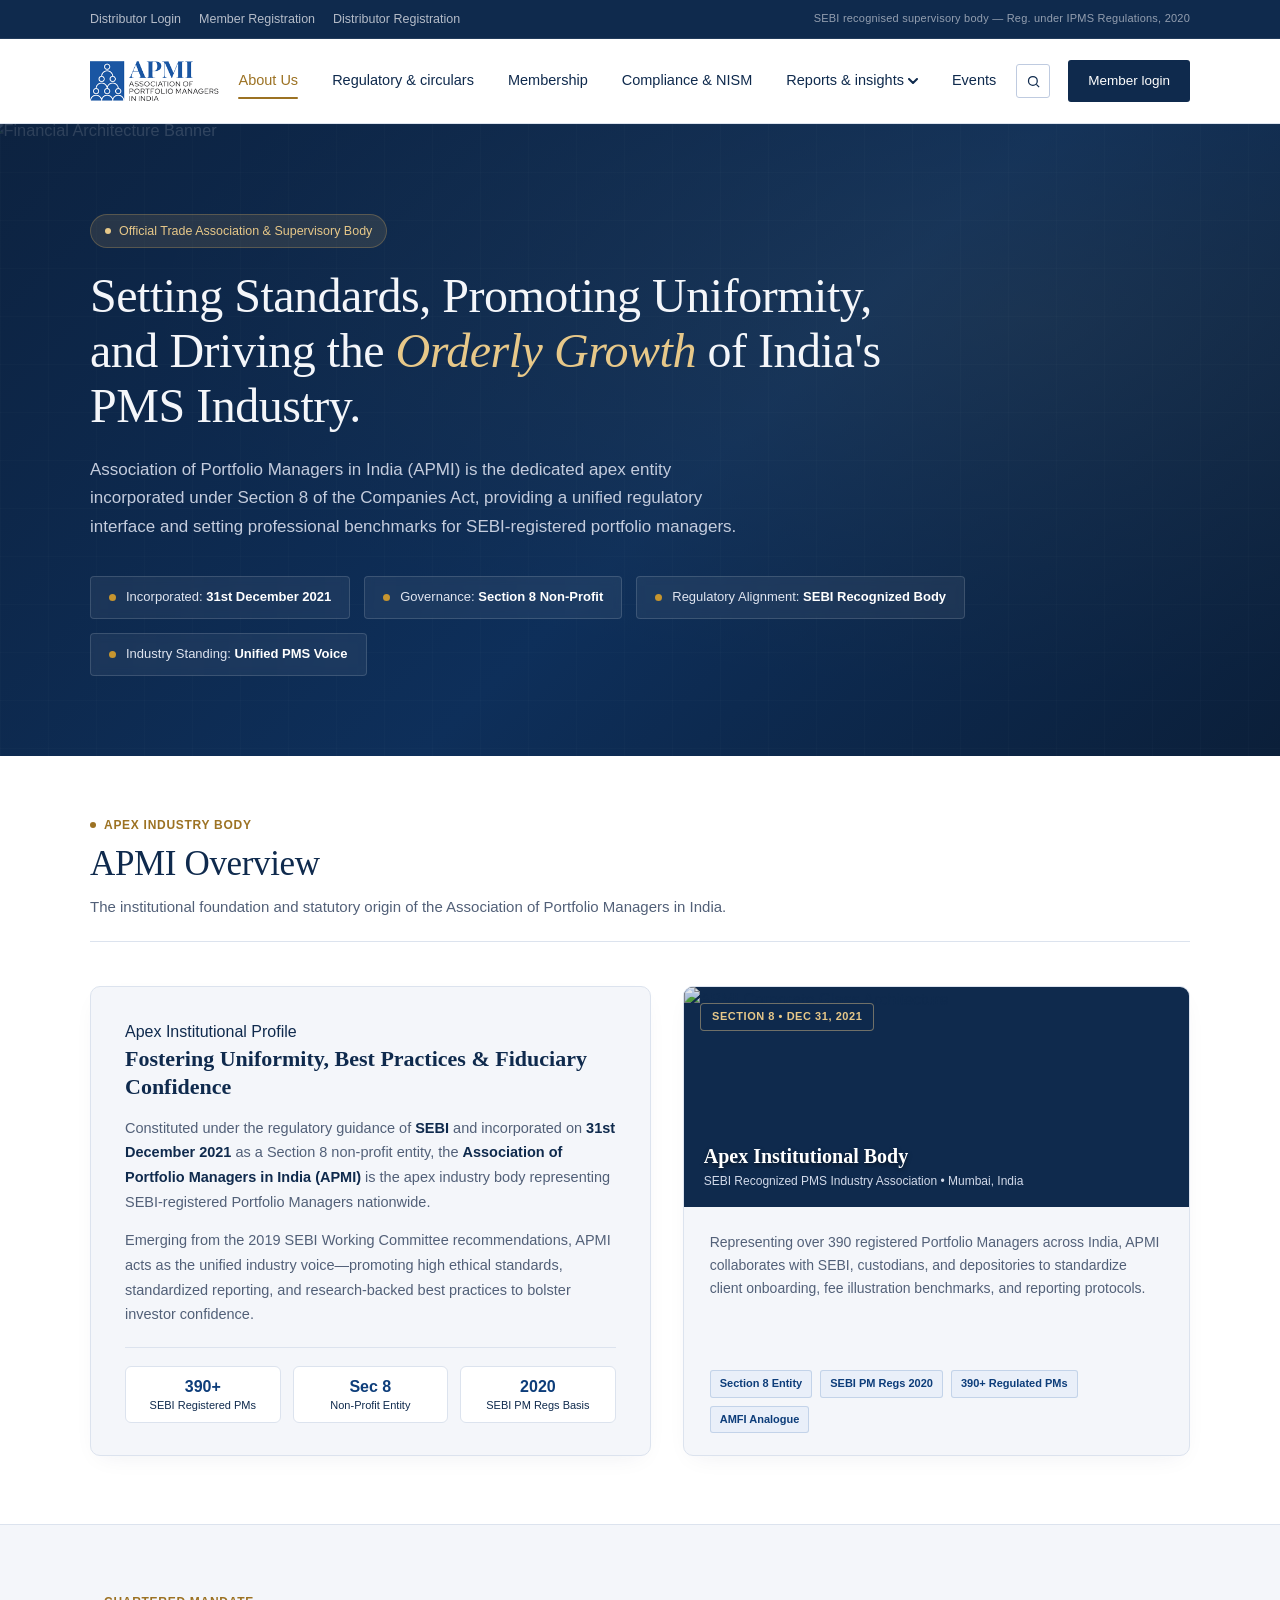
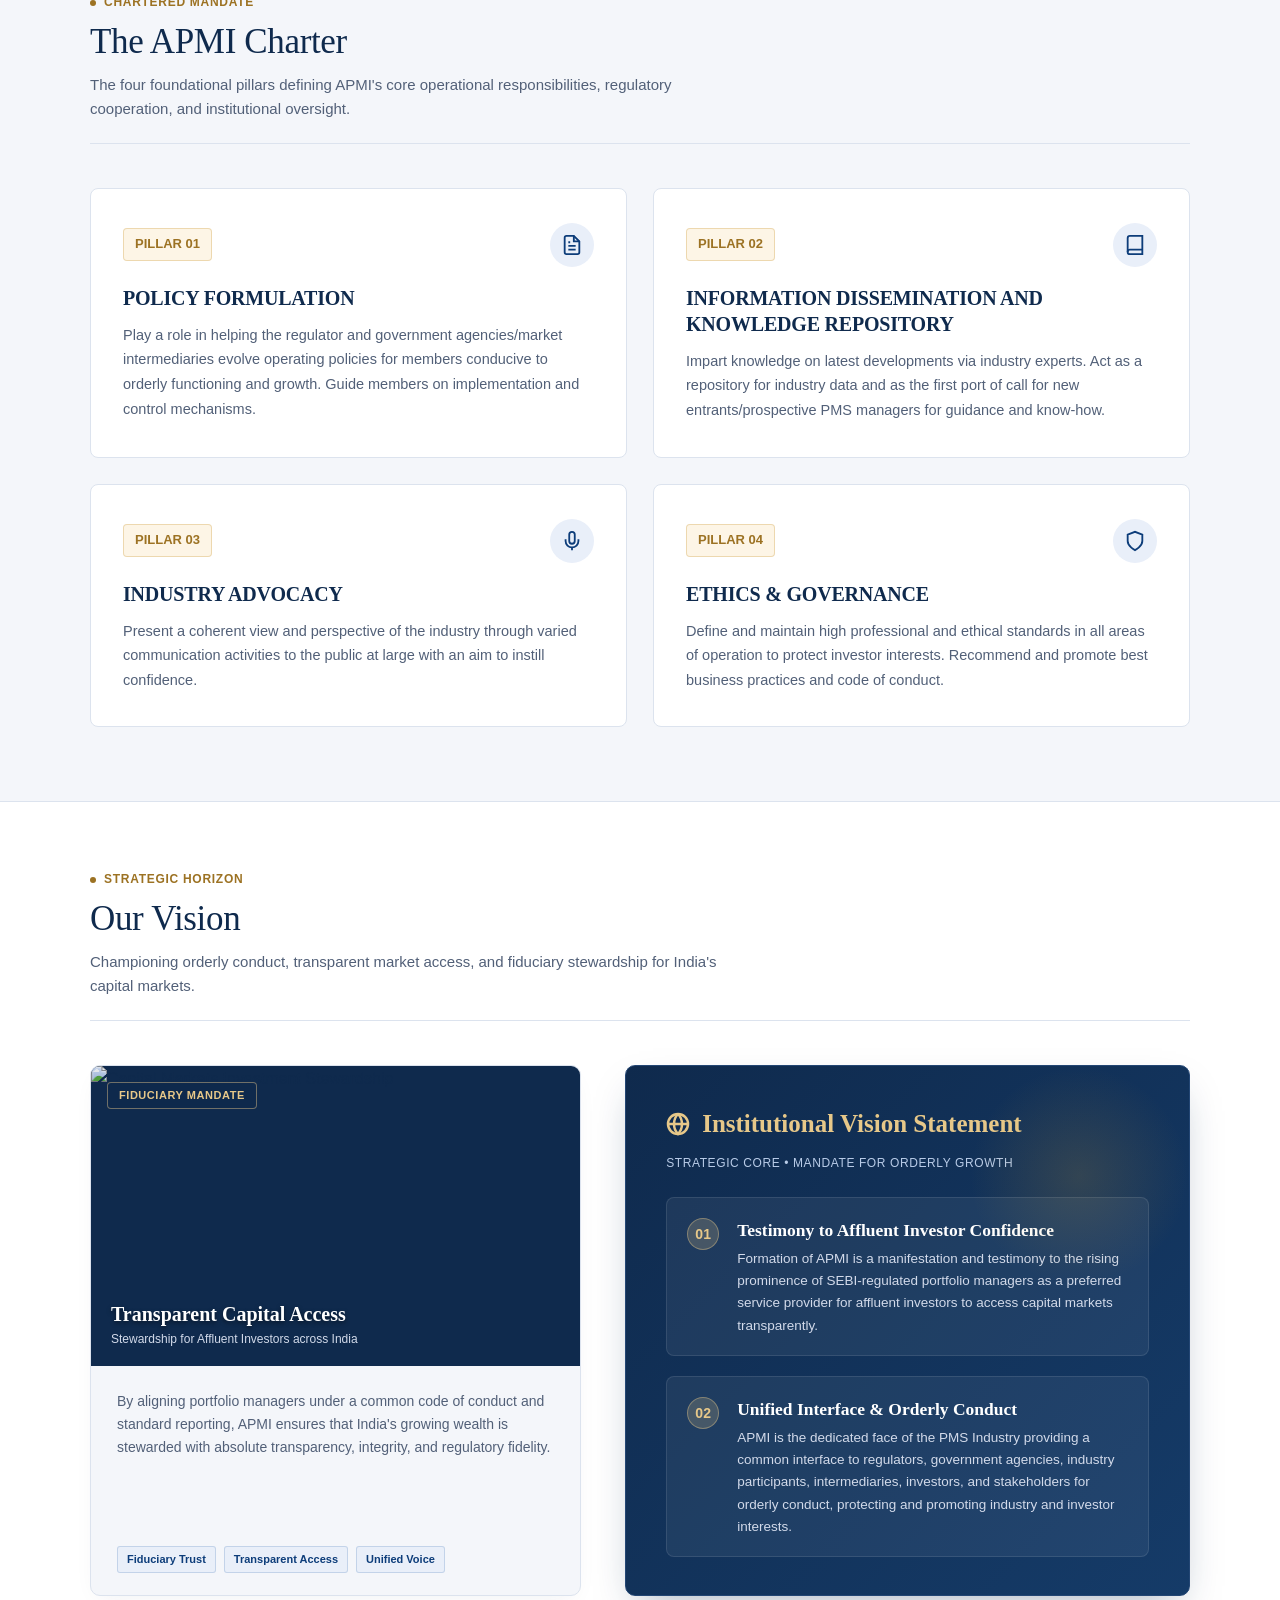
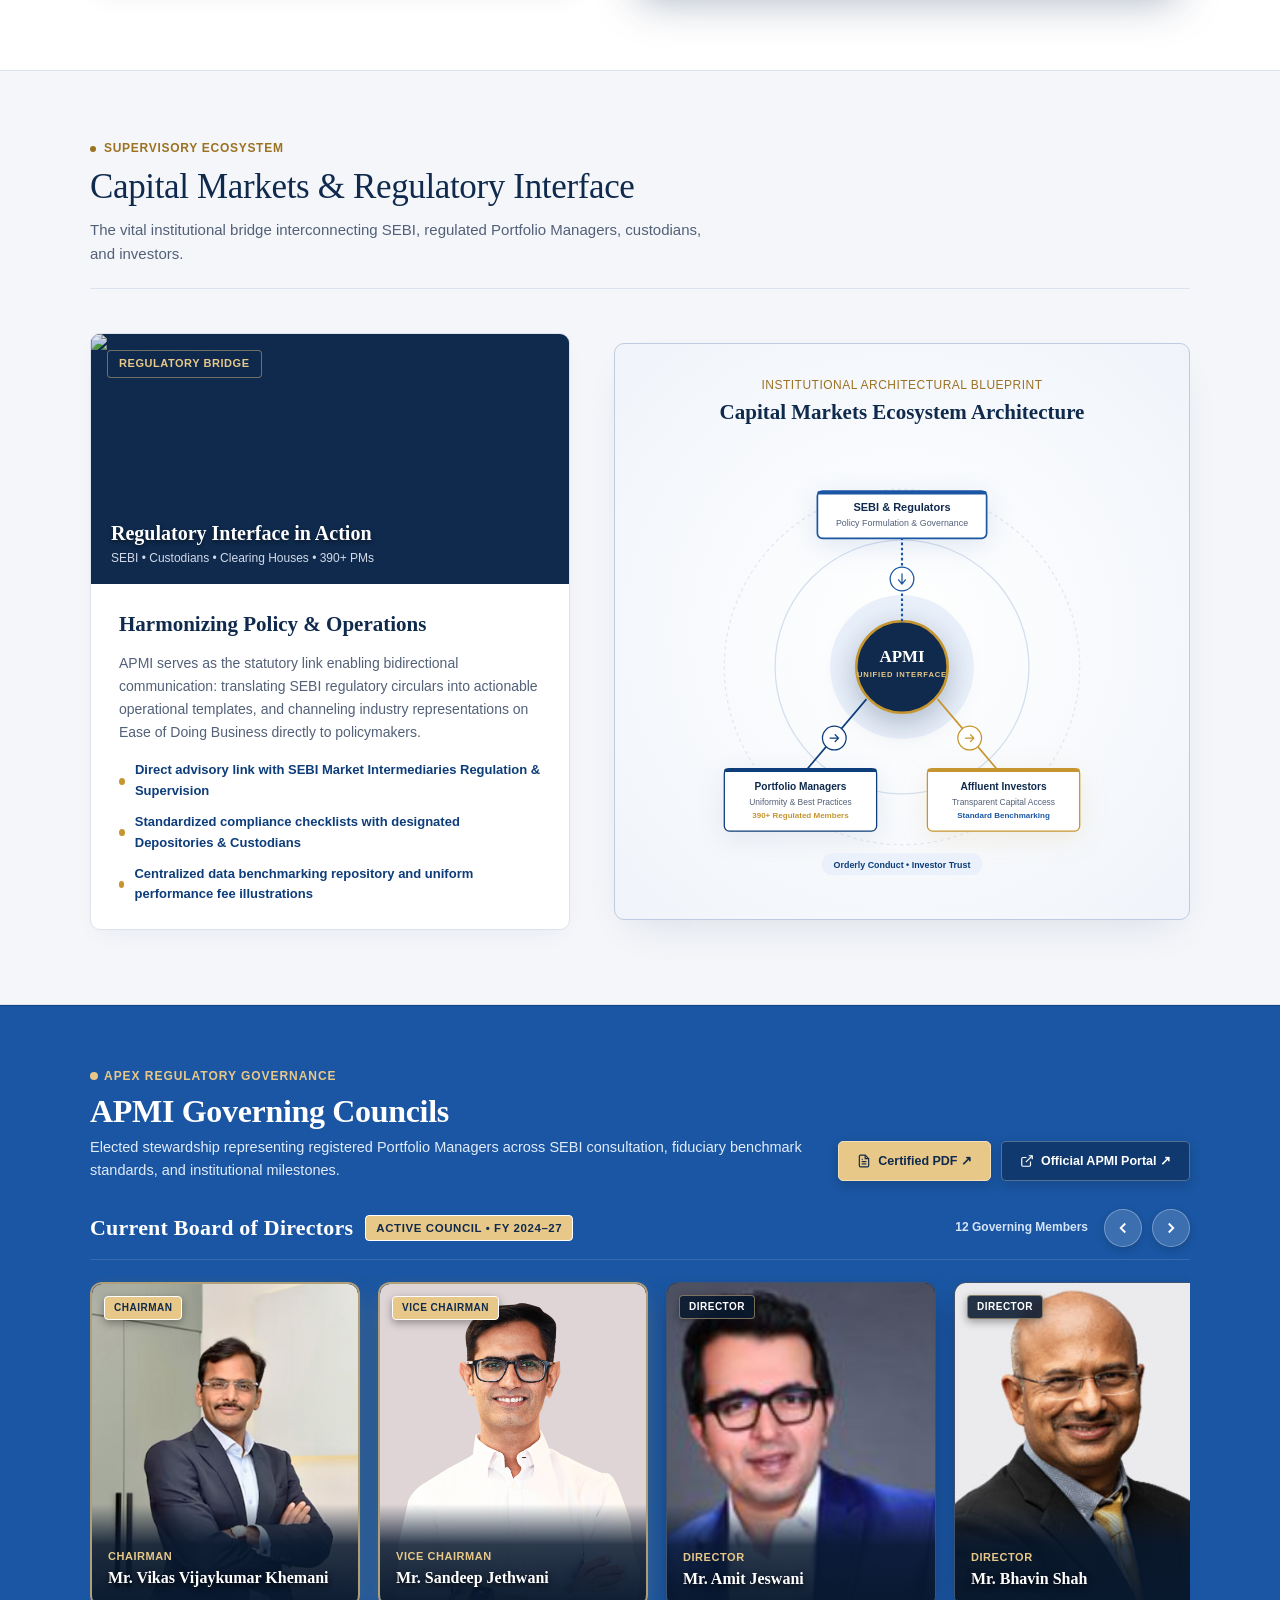
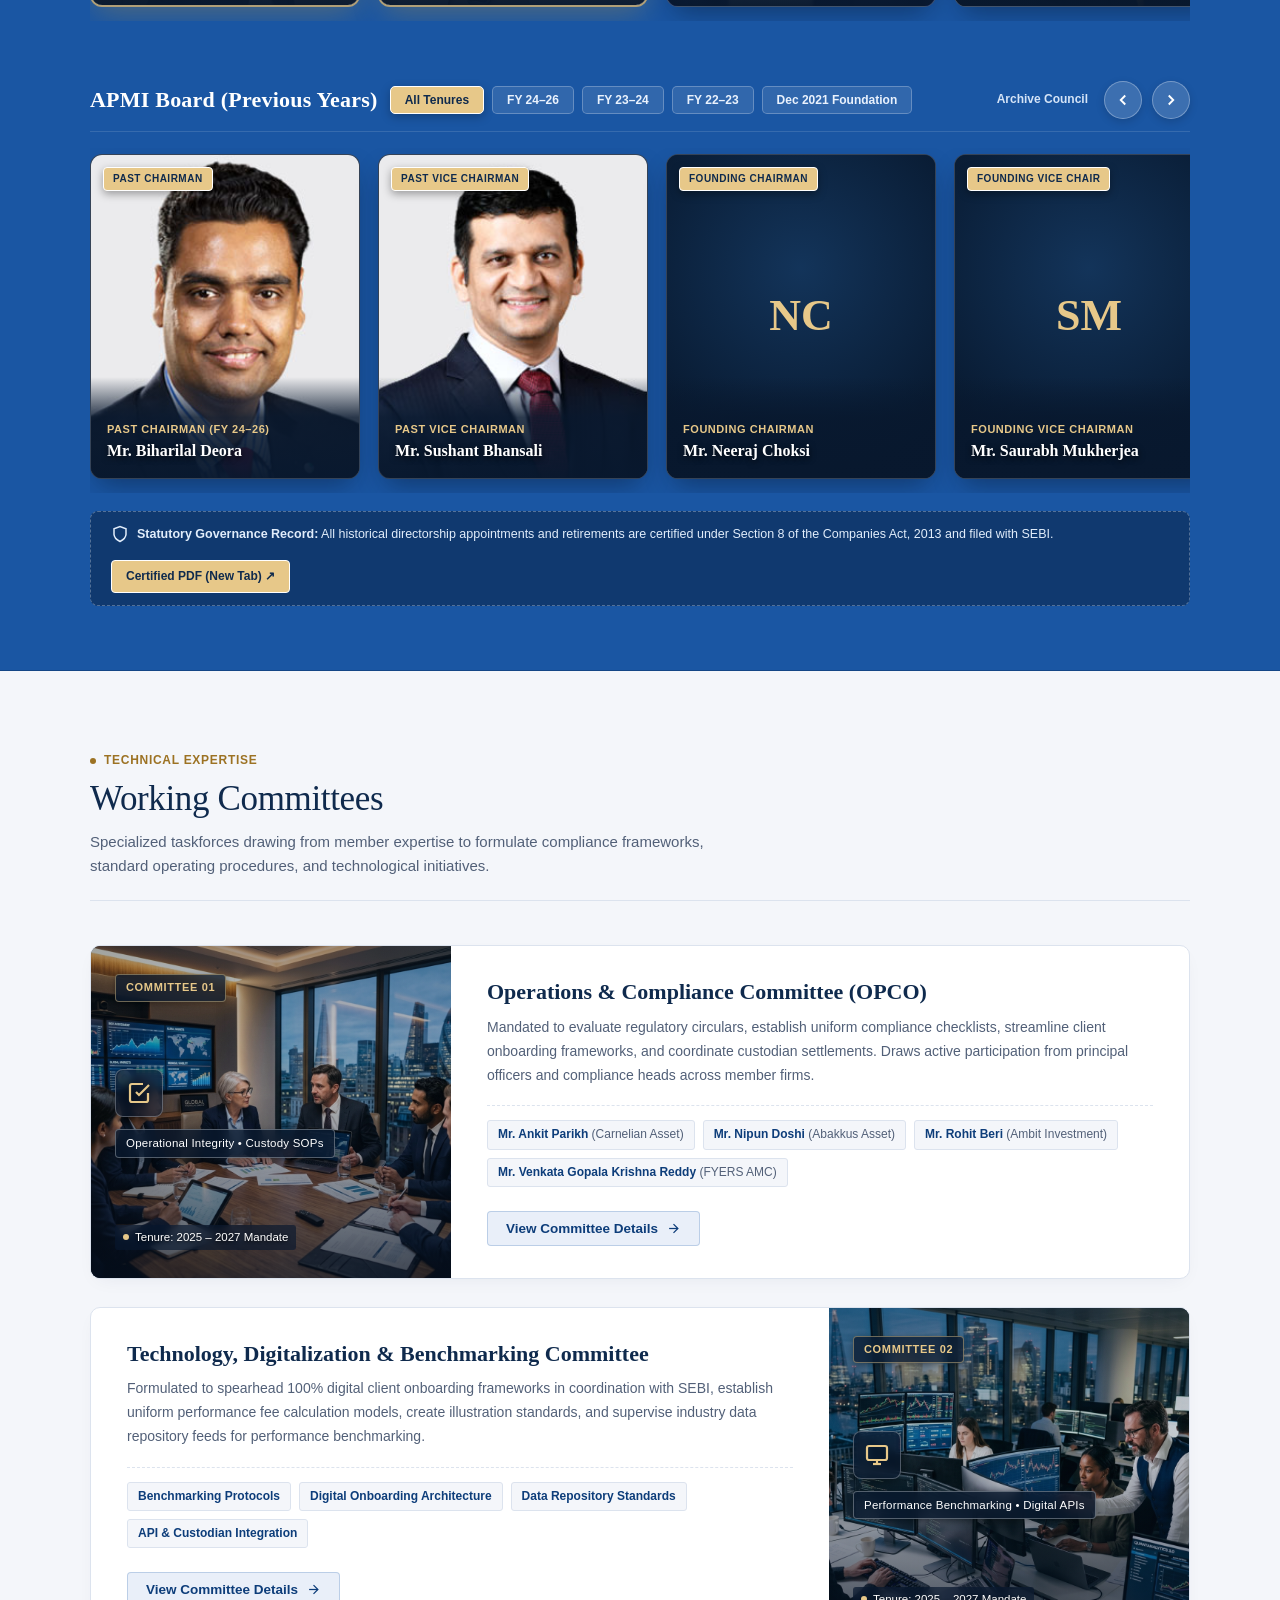
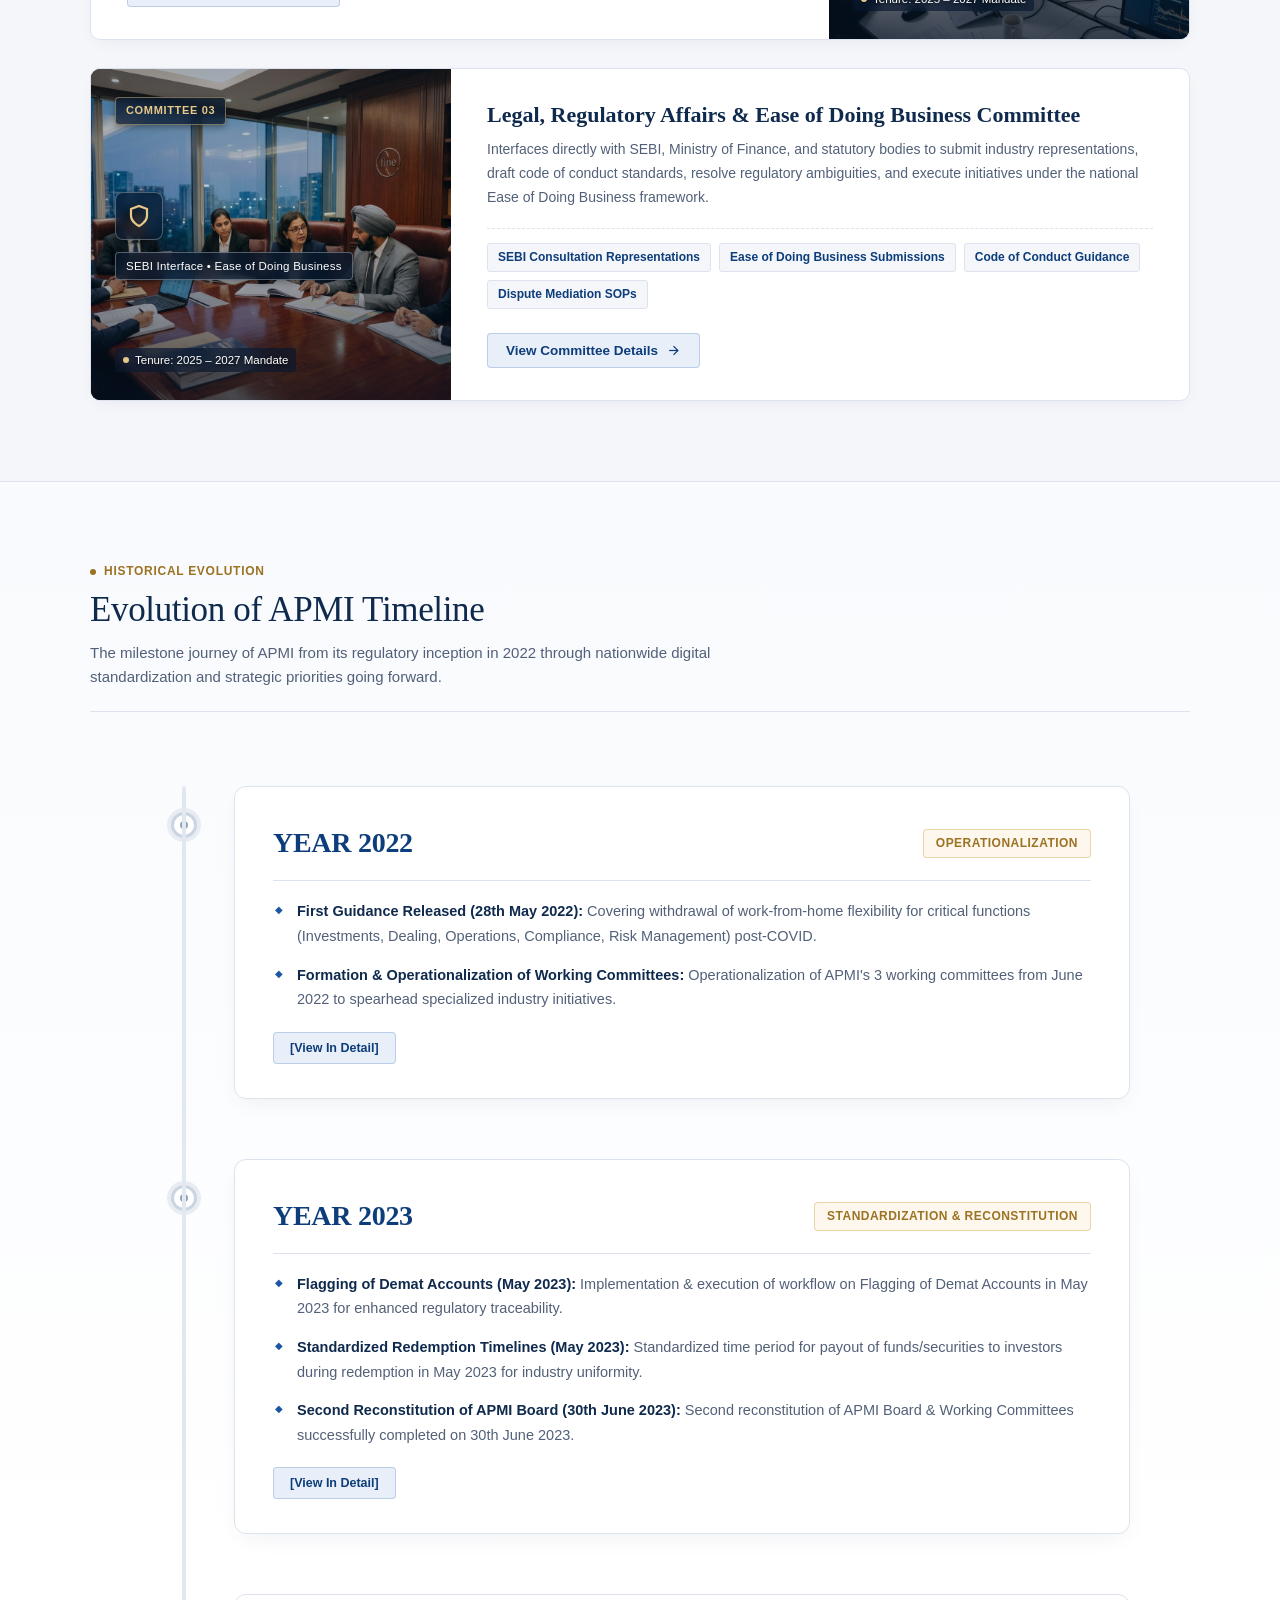
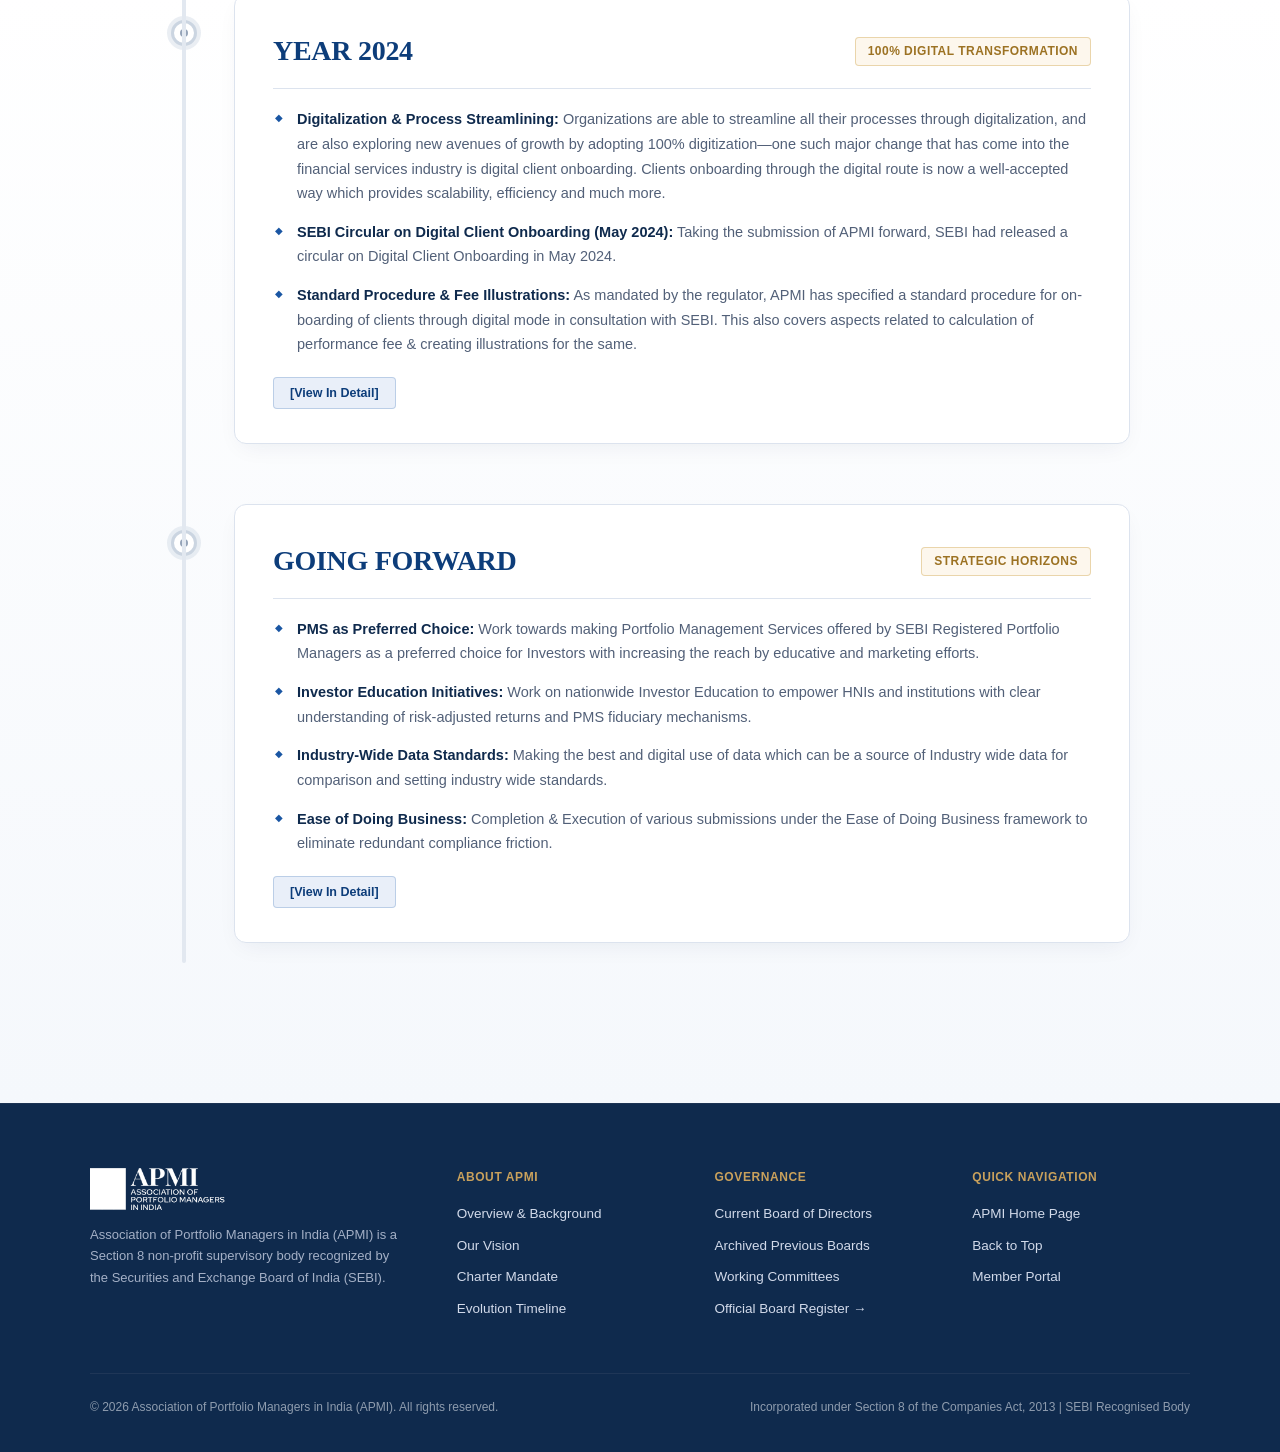
==== about.html @ 12b554ee "feat: update website data, UI, and favicon 1. Header    - Added new login and other navigation links" ====
<!DOCTYPE html>
<html lang="en">
<head>
<meta charset="UTF-8">
<meta name="viewport" content="width=device-width, initial-scale=1.0">
<link rel="icon" type="image/png" href="/src/assets/images/apmi-fav-icon.png">
<title>About APMI — Association of Portfolio Managers in India</title>
<meta name="description" content="Association of Portfolio Managers in India (APMI) — the industry body and SEBI-recognised supervisory entity for portfolio managers in India.">
<style>
  :root{
    --ink:#0F2A4D;
    --ink-soft:#526078;
    --paper:#F4F6FA;
    --paper-raised:#FFFFFF;
    --brand:#1A56A3;
    --brand-deep:#0D3D7A;
    --brand-tint:#E9EFF9;
    --brass:#C6952F;
    --brass-deep:#9C7223;
    --rule:#DCE3EE;
    --rule-strong:#BFCBE0;
    --white:#FFFFFF;
    --font-display:'Times New Roman', Times, Georgia, serif;
    --font-body:'Helvetica Neue', Helvetica, Arial, sans-serif;
    --font-mono:'Helvetica Neue', Helvetica, Arial, sans-serif;
  }
  *{box-sizing:border-box; margin:0; padding:0;}
  html{scroll-behavior:smooth;}
  body{
    font-family:var(--font-body);
    background:var(--paper);
    color:var(--ink);
    line-height:1.6;
    -webkit-font-smoothing:antialiased;
  }
  a{color:inherit; text-decoration:none;}
  .wrap{max-width:1180px; margin:0 auto; padding:0 40px;}
  img{display:block; max-width:100%;}

  /* Utility Bar */
  .utility{background:var(--ink); color:#D9DCE4; font-size:13px; border-bottom:1px solid rgba(255,255,255,0.08);}
  .utility .wrap{display:flex; justify-content:space-between; align-items:center; height:38px;}
  .utility-links{display:flex; gap:18px;}
  .utility-links a{opacity:.82; font-size:12.5px; white-space:nowrap; transition:opacity .15s;}
  .utility-links a:hover{opacity:1;}
  .utility-tag{font-family:var(--font-mono); font-size:11px; letter-spacing:.02em; opacity:.65;}

  /* Header */
  header{background:var(--paper-raised); border-bottom:1px solid var(--rule); position:sticky; top:0; z-index:70; transition:box-shadow .35s ease;}
  header.scrolled{box-shadow:0 1px 0 rgba(15,42,77,.06), 0 16px 40px -20px rgba(15,42,77,.32);}
  .header-row{display:flex; align-items:center; justify-content:space-between; height:84px; transition:height .35s ease;}
  header.scrolled .header-row{height:64px;}
  .logo{display:flex; align-items:center; gap:12px;}
  .logo-img{height:40px; width:auto; display:block; transition:height .35s ease;}
  header.scrolled .logo-img{height:32px;}
  nav.primary{display:flex; gap:34px;}
  nav.primary a{font-size:14.5px; color:var(--ink); position:relative; padding:6px 0; transition:color .2s ease;}
  nav.primary a:hover{color:var(--brass-deep);}
  .nav-dropdown{position:relative;}
  .nav-dropdown > a{display:inline-flex; align-items:center; gap:4px;}
  .nav-dropdown .caret{display:inline-block; transition:transform .18s ease;}
  .nav-dropdown:hover .caret{transform:rotate(180deg);}
  .dropdown-menu{position:absolute; top:100%; left:-18px; padding-top:16px; opacity:0; visibility:hidden; transform:translateY(4px); transition:opacity .18s ease, transform .18s ease, visibility .18s;}
  .dropdown-menu-inner{min-width:280px; background:var(--paper-raised); border:1px solid var(--rule); box-shadow:0 16px 40px -20px rgba(15,42,77,.32); border-radius:3px; padding:8px 0;}
  .nav-dropdown:hover .dropdown-menu{opacity:1; visibility:visible; transform:translateY(0);}
  nav.primary .dropdown-menu a{position:static; display:block; padding:10px 20px; font-size:13.5px; color:var(--ink); white-space:nowrap;}
  nav.primary .dropdown-menu a::after{content:none;}
  nav.primary .dropdown-menu a:hover{color:var(--brand-deep); background:var(--brand-tint);}
  nav.primary a.active{color:var(--brass-deep); font-weight:500;}
  nav.primary a::after{
    content:''; position:absolute; left:0; right:0; bottom:0; height:2px;
    background:var(--brass-deep); border-radius:2px;
    transform:scaleX(0); transform-origin:right center;
    transition:transform .32s cubic-bezier(.16,.84,.44,1);
  }
  nav.primary a:hover::after, nav.primary a.active::after{transform:scaleX(1); transform-origin:left center;}
  nav.primary a.active::after{transform:scaleX(1);}
  .header-actions{display:flex; align-items:center; gap:18px;}
  .icon-btn{width:34px; height:34px; display:flex; align-items:center; justify-content:center; border:1px solid var(--rule-strong); border-radius:3px; cursor:pointer; color:var(--ink); transition:transform .2s ease, background .2s ease, box-shadow .2s ease, border-color .2s ease, color .2s ease;}
  .icon-btn:hover{color:var(--brand); border-color:var(--brand); transform:translateY(-1px);}
  .btn-primary{background:var(--ink); color:var(--white); font-size:13.5px; padding:10px 20px; border-radius:3px; font-weight:500; transition:transform .2s ease, background .2s ease, box-shadow .2s ease;}
  .btn-primary:hover{background:var(--brass-deep); transform:translateY(-2px); box-shadow:0 12px 26px -12px rgba(198,149,47,.6);}
  .btn-header-cta{background:var(--ink); color:var(--white); font-size:13.5px; padding:10px 18px; border-radius:3px; font-weight:500;}
  .btn-header-cta:hover{background:var(--brass-deep);}

  /* Section Jump Bar */
  .anchor-bar{background:var(--paper-raised); border-bottom:1px solid var(--rule); position:sticky; top:84px; z-index:60; transition:top .35s ease, box-shadow .25s ease;}
  header.scrolled + .anchor-bar{top:64px; box-shadow:0 4px 12px rgba(15,42,77,0.05);}
  .anchor-list{display:flex; gap:26px; overflow-x:auto; padding:12px 0; scrollbar-width:none;}
  .anchor-list::-webkit-scrollbar{display:none;}
  .anchor-list a{
    font-size:13px; font-family:var(--font-mono); color:var(--ink-soft); white-space:nowrap;
    padding-bottom:2px; border-bottom:2px solid transparent; transition:all .18s ease;
  }
  .anchor-list a:hover, .anchor-list a.current{color:var(--brand-deep); border-color:var(--brass); font-weight:600;}

  /* Common Sections */
  section{padding:80px 0; position:relative;}
  .section-head{margin-bottom:44px; border-bottom:1px solid var(--rule); padding-bottom:22px;}
  .section-kicker{font-size:12px; font-family:var(--font-mono); color:var(--brass-deep); letter-spacing:.06em; text-transform:uppercase; margin-bottom:8px; display:flex; align-items:center; gap:8px; font-weight:600;}
  .section-kicker::before{content:''; width:6px; height:6px; border-radius:50%; background:var(--brass-deep); display:inline-block;}
  .section-title{font-family:var(--font-display); font-weight:500; font-size:35px; line-height:1.2; letter-spacing:-.01em; color:var(--ink);}
  .section-sub{font-size:15px; color:var(--ink-soft); max-width:640px; margin-top:10px; line-height:1.6;}

  /* =========================================================
     HERO SECTION WITH BACKGROUND BANNER IMAGES
     ========================================================= */
  .about-hero{
    position:relative; background:var(--ink); color:var(--paper); padding:90px 0 80px;
    overflow:hidden; isolation:isolate;
  }
  /* Layered banner background */
  .hero-banner-bg{
    position:absolute; inset:0; z-index:-2; overflow:hidden;
  }
  .hero-banner-img{
    position:absolute; inset:0; width:100%; height:100%; object-fit:cover; object-position:center;
    opacity:.55; filter:contrast(1.1); transform:scale(1.02);
    animation:heroImageDrift 30s ease-in-out infinite alternate;
  }
  @keyframes heroImageDrift{
    0%{transform:scale(1.02) translate(0,0);}
    100%{transform:scale(1.08) translate(-1%, -1%);}
  }
  .hero-overlay{
    position:absolute; inset:0; z-index:-1;
    background:linear-gradient(135deg, rgba(12,32,60,0.76) 0%, rgba(13,50,98,0.62) 55%, rgba(10,28,52,0.78) 100%),
               radial-gradient(ellipse at 80% 30%, rgba(198,149,47,0.2) 0%, transparent 60%);
  }
  .hero-grid-mesh{
    position:absolute; inset:0; z-index:-1; opacity:0.1;
    background-image:linear-gradient(rgba(255,255,255,0.15) 1px, transparent 1px),
                     linear-gradient(90deg, rgba(255,255,255,0.15) 1px, transparent 1px);
    background-size:48px 48px;
  }
  .about-hero .wrap{position:relative; z-index:1;}
  .hero-eyebrow{display:inline-flex; align-items:center; gap:8px; font-size:12.5px; font-family:var(--font-mono); color:#E7C889; margin-bottom:20px; background:rgba(201,161,92,0.14); padding:6px 14px; border-radius:30px; border:1px solid rgba(201,161,92,0.3);}
  .hero-eyebrow::before{content:''; width:6px; height:6px; border-radius:50%; background:#E7C889;}
  .about-hero h1{font-family:var(--font-display); font-size:48px; font-weight:500; line-height:1.15; letter-spacing:-.01em; max-width:820px; margin-bottom:22px;}
  .about-hero h1 span.accent{color:#E7C889; font-style:italic;}
  .hero-subhead{font-size:17px; color:#C4CCDD; line-height:1.7; max-width:680px; margin-bottom:34px;}
  .hero-meta-badges{display:flex; flex-wrap:wrap; gap:14px;}
  .hero-badge{
    background:rgba(255,255,255,0.06); border:1px solid rgba(255,255,255,0.14);
    padding:10px 18px; border-radius:4px; font-size:13px; color:#E0E5F0; display:flex; align-items:center; gap:10px;
    backdrop-filter:blur(4px);
  }
  .hero-badge b{color:#FFFFFF; font-weight:600;}
  .hero-badge span.dot{width:7px; height:7px; border-radius:50%; background:var(--brass);}

  /* =========================================================
     DEDICATED SECTION 1: APMI OVERVIEW (Genesis & Foundation)
     ========================================================= */
  .section-apmi-overview{
    background:var(--paper-raised);
    padding:60px 0 68px;
    position:relative;
    border-bottom:1px solid var(--rule);
  }
  .overview-two-col-layout{
    display:grid;
    grid-template-columns:1.05fr 0.95fr;
    gap:32px;
    align-items:stretch;
  }
  .overview-narrative-card{
    background:var(--paper);
    border:1px solid var(--rule);
    border-radius:10px;
    padding:32px 34px;
    box-shadow:0 8px 24px -10px rgba(15,42,77,0.08);
    display:flex;
    flex-direction:column;
    justify-content:space-between;
    transition:transform .3s cubic-bezier(.16,1,.3,1), box-shadow .3s ease;
  }
  .overview-narrative-card:hover{
    transform:translateY(-4px);
    box-shadow:0 20px 36px -12px rgba(15,42,77,0.14);
  }
  .overview-heading{
    font-family:var(--font-display);
    font-size:22px;
    font-weight:600;
    color:var(--ink);
    margin-bottom:14px;
    line-height:1.3;
  }
  .overview-narrative-card p{
    font-size:14.5px;
    color:var(--ink-soft);
    line-height:1.7;
    margin-bottom:14px;
  }
  .overview-narrative-card p:last-child{margin-bottom:0;}
  .overview-narrative-card p strong{color:var(--ink); font-weight:600;}

  .overview-stats-strip{
    display:grid;
    grid-template-columns:repeat(3, 1fr);
    gap:12px;
    margin-top:20px;
    padding-top:18px;
    border-top:1px solid var(--rule);
  }
  .overview-stat-cell{
    background:var(--paper-raised);
    border:1px solid var(--rule);
    border-radius:6px;
    padding:10px 12px;
    text-align:center;
    transition:border-color .2s ease, background .2s ease;
  }
  .overview-stat-cell:hover{
    border-color:rgba(198,149,47,0.5);
    background:var(--paper);
  }
  .overview-stat-cell .stat-num{
    display:block;
    font-family:var(--font-mono);
    font-size:16px;
    font-weight:700;
    color:var(--brand-deep);
    line-height:1.2;
    margin-bottom:2px;
  }
  .overview-stat-cell .stat-lbl{
    display:block;
    font-size:11px;
    color:var(--ink-muted);
    line-height:1.3;
  }

  /* Right Media Card with Zoom & Shimmer */
  .overview-media-card{
    background:var(--paper);
    border:1px solid var(--rule);
    border-radius:10px;
    overflow:hidden;
    box-shadow:0 8px 24px -10px rgba(15,42,77,0.08);
    display:flex;
    flex-direction:column;
    position:relative;
    transition:transform .35s cubic-bezier(.16,1,.3,1), box-shadow .35s ease;
  }
  .overview-media-card:hover{
    transform:translateY(-4px);
    box-shadow:0 22px 42px -14px rgba(15,42,77,0.16);
  }
  .media-img-wrap{
    position:relative;
    height:220px;
    overflow:hidden;
    background:#0F2A4D;
  }
  .media-img-wrap img{
    width:100%;
    height:100%;
    object-fit:cover;
    display:block;
    transition:transform .75s cubic-bezier(.16,1,.3,1), filter .4s ease;
  }
  .overview-media-card:hover .media-img-wrap img{
    transform:scale(1.08);
    filter:brightness(1.05);
  }
  .media-img-wrap .media-overlay{
    position:absolute;
    inset:0;
    background:linear-gradient(180deg, rgba(15,42,77,0.1) 0%, rgba(15,42,77,0.85) 100%);
  }
  .media-badge-tag{
    position:absolute;
    top:16px;
    left:16px;
    background:rgba(15,42,77,0.88);
    backdrop-filter:blur(6px);
    border:1px solid rgba(231,200,137,0.45);
    color:#E7C889;
    font-family:var(--font-mono);
    font-size:11px;
    font-weight:700;
    letter-spacing:.05em;
    padding:4px 11px;
    border-radius:4px;
    text-transform:uppercase;
    z-index:2;
  }
  .media-img-caption{
    position:absolute;
    bottom:16px;
    left:20px;
    right:20px;
    color:#FFFFFF;
    z-index:2;
  }
  .media-img-caption h4{
    font-family:var(--font-display);
    font-size:20px;
    font-weight:600;
    line-height:1.25;
    margin-bottom:3px;
    text-shadow:0 2px 4px rgba(0,0,0,0.5);
  }
  .media-img-caption p{
    font-size:12px;
    font-family:var(--font-mono);
    color:#D2DAEA;
  }
  .media-card-body{
    padding:24px 26px 22px;
    display:flex;
    flex-direction:column;
    flex-grow:1;
    justify-content:space-between;
  }
  .media-card-body p{
    font-size:14px;
    color:var(--ink-soft);
    line-height:1.65;
    margin-bottom:16px;
  }
  .media-pills-row{
    display:flex;
    gap:8px;
    flex-wrap:wrap;
  }
  .media-pill{
    font-family:var(--font-mono);
    font-size:11px;
    font-weight:600;
    color:var(--brand-deep);
    background:var(--brand-tint);
    border:1px solid rgba(26,86,163,0.18);
    padding:4px 9px;
    border-radius:3px;
  }

  /* Shimmer sweep animation */
  .media-img-wrap::after{
    content:'';
    position:absolute;
    top:-50%; left:-60%;
    width:35%; height:200%;
    background:linear-gradient(90deg, transparent, rgba(255,255,255,0.25), transparent);
    transform:rotate(25deg);
    opacity:0;
    pointer-events:none;
  }
  .overview-media-card:hover .media-img-wrap::after,
  .vision-media-card:hover .media-img-wrap::after,
  .interface-photo-card:hover .media-img-wrap::after{
    opacity:1;
    animation:mediaShimmer .7s ease-in-out forwards;
  }
  @keyframes mediaShimmer{
    0%{left:-60%;}
    100%{left:140%;}
  }

  /* =========================================================
     DEDICATED SECTION 2: CHARTER
     2x2 Modern Grid Container with Distinct Iconography
     ========================================================= */
  .section-charter{
    background:var(--paper);
    padding:68px 0 74px;
    border-bottom:1px solid var(--rule);
  }
  .charter-grid{display:grid; grid-template-columns:repeat(2, 1fr); gap:26px;}
  .charter-card{
    background:var(--paper-raised); border:1px solid var(--rule); border-radius:8px;
    padding:34px 32px; position:relative; overflow:hidden;
    transition:transform .3s cubic-bezier(.16,1,.3,1), box-shadow .3s ease, border-color .3s ease;
  }
  .charter-card:hover{
    transform:translateY(-6px); box-shadow:0 24px 44px -18px rgba(15,42,77,0.16);
    border-color:rgba(198,149,47,0.5);
  }
  .charter-card::before{
    content:''; position:absolute; top:0; left:0; width:0; height:3.5px;
    background:linear-gradient(90deg, var(--brand) 0%, var(--brass) 100%);
    transition:width .36s ease;
  }
  .charter-card:hover::before{width:100%;}
  .charter-card-top{display:flex; justify-content:space-between; align-items:center; margin-bottom:18px;}
  .charter-num-badge{
    font-family:var(--font-mono); font-size:13px; font-weight:700; color:var(--brass-deep);
    background:#FDF5E6; padding:5px 11px; border-radius:4px; border:1px solid rgba(198,149,47,0.3);
  }
  .charter-icon-circle{
    width:44px; height:44px; border-radius:50%; background:var(--brand-tint);
    display:flex; align-items:center; justify-content:center; color:var(--brand-deep);
    transition:transform .3s ease, background .3s ease, color .3s ease;
  }
  .charter-card:hover .charter-icon-circle{
    transform:scale(1.1) rotate(4deg);
    background:var(--brand-deep);
    color:#FFFFFF;
  }
  .charter-card h3{
    font-family:var(--font-display); font-size:20px; font-weight:600; color:var(--ink);
    line-height:1.3; margin-bottom:12px; letter-spacing:-.01em;
  }
  .charter-card p{font-size:14.5px; color:var(--ink-soft); line-height:1.7;}

  /* =========================================================
     DEDICATED SECTION 3: VISION (Fiduciary Excellence & Direction)
     ========================================================= */
  .section-vision{
    background:var(--paper-raised);
    padding:68px 0 74px;
    border-bottom:1px solid var(--rule);
  }
  .vision-split-layout{
    display:grid;
    grid-template-columns:1fr 1.15fr;
    gap:44px;
    align-items:stretch;
  }
  .vision-media-card{
    background:var(--paper);
    border:1px solid var(--rule);
    border-radius:10px;
    overflow:hidden;
    box-shadow:0 8px 24px -10px rgba(15,42,77,0.08);
    display:flex;
    flex-direction:column;
    position:relative;
    transition:transform .35s cubic-bezier(.16,1,.3,1), box-shadow .35s ease;
  }
  .vision-media-card:hover{
    transform:translateY(-6px);
    box-shadow:0 26px 48px -16px rgba(15,42,77,0.18);
  }
  .vision-media-card .media-img-wrap{
    height:300px;
  }
  .vision-media-card:hover .media-img-wrap img{
    transform:scale(1.08);
  }

  .vision-content-card{
    background:linear-gradient(135deg, #0F2A4D 0%, #153B68 100%);
    color:#FFFFFF;
    border-radius:10px;
    padding:38px 40px;
    border:1px solid #234674;
    box-shadow:0 18px 40px -14px rgba(15,42,77,0.35);
    display:flex;
    flex-direction:column;
    justify-content:center;
    position:relative;
    overflow:hidden;
  }
  .vision-content-card::before{
    content:'';
    position:absolute;
    top:0; right:0;
    width:220px; height:220px;
    background:radial-gradient(circle, rgba(198,149,47,0.18) 0%, transparent 70%);
    pointer-events:none;
  }
  .vision-content-card h3{
    font-family:var(--font-display);
    font-size:25px;
    font-weight:600;
    color:#E7C889;
    margin-bottom:10px;
    display:flex;
    align-items:center;
    gap:12px;
  }
  .vision-content-card .vision-kicker-lead{
    font-family:var(--font-mono);
    font-size:12px;
    color:#B9CCE8;
    text-transform:uppercase;
    letter-spacing:.05em;
    margin-bottom:24px;
  }
  .vision-pillars-list{
    display:flex;
    flex-direction:column;
    gap:20px;
  }
  .vision-pillar-item{
    display:flex;
    gap:18px;
    align-items:flex-start;
    padding:18px 20px;
    background:rgba(255,255,255,0.06);
    border:1px solid rgba(255,255,255,0.1);
    border-radius:8px;
    transition:background .25s ease, transform .25s ease, border-color .25s ease;
  }
  .vision-pillar-item:hover{
    background:rgba(255,255,255,0.11);
    border-color:rgba(231,200,137,0.4);
    transform:translateX(5px);
  }
  .vision-pillar-icon{
    flex-shrink:0;
    width:32px;
    height:32px;
    border-radius:50%;
    background:rgba(231,200,137,0.2);
    border:1px solid rgba(231,200,137,0.4);
    display:flex;
    align-items:center;
    justify-content:center;
    color:#E7C889;
    font-weight:700;
    font-size:14px;
    margin-top:2px;
  }
  .vision-pillar-item h4{
    font-family:var(--font-display);
    font-size:17.5px;
    font-weight:600;
    color:#FFFFFF;
    margin-bottom:4px;
  }
  .vision-pillar-item p{
    font-size:13.5px;
    color:#D2DAEA;
    line-height:1.65;
    margin:0;
  }

  /* =========================================================
     DEDICATED SECTION 4: CAPITAL MARKETS & REGULATORY INTERFACE
     ========================================================= */
  .section-regulatory-interface{
    background:var(--paper);
    padding:68px 0 74px;
    border-bottom:1px solid var(--rule);
  }
  .interface-dual-grid{
    display:grid;
    grid-template-columns:1fr 1.2fr;
    gap:44px;
    align-items:center;
  }
  .interface-photo-card{
    background:var(--paper-raised);
    border:1px solid var(--rule);
    border-radius:10px;
    overflow:hidden;
    box-shadow:0 8px 24px -10px rgba(15,42,77,0.08);
    transition:transform .35s cubic-bezier(.16,1,.3,1), box-shadow .35s ease;
  }
  .interface-photo-card:hover{
    transform:translateY(-6px);
    box-shadow:0 24px 44px -16px rgba(15,42,77,0.18);
  }
  .interface-photo-card .media-img-wrap{
    height:250px;
  }
  .interface-photo-card:hover .media-img-wrap img{
    transform:scale(1.08);
  }
  .interface-info-body{
    padding:24px 28px;
  }
  .interface-info-body h4{
    font-family:var(--font-display);
    font-size:21px;
    font-weight:600;
    color:var(--ink);
    margin-bottom:10px;
  }
  .interface-info-body p{
    font-size:14px;
    color:var(--ink-soft);
    line-height:1.65;
    margin-bottom:16px;
  }
  .interface-points-mini{
    display:flex;
    flex-direction:column;
    gap:10px;
  }
  .interface-point{
    display:flex;
    align-items:center;
    gap:10px;
    font-size:13px;
    font-weight:600;
    color:var(--brand-deep);
  }
  .interface-point span.dot{
    width:7px; height:7px; border-radius:50%; background:var(--brass);
  }

  /* Architectural Blueprint container on Right */
  .blueprint-interactive-container{
    background:radial-gradient(circle at 50% 50%, #FFFFFF 0%, #F0F4FA 100%);
    border:1px solid var(--rule-strong);
    border-radius:10px;
    padding:32px 28px;
    box-shadow:0 18px 40px -16px rgba(15,42,77,0.12);
    position:relative;
    overflow:hidden;
    transition:box-shadow .3s ease, transform .3s ease;
  }
  .blueprint-interactive-container:hover{
    box-shadow:0 24px 48px -18px rgba(15,42,77,0.18);
    transform:translateY(-3px);
  }
  .blueprint-header{
    text-align:center;
    margin-bottom:18px;
  }
  .blueprint-title{font-family:var(--font-display); font-size:21px; font-weight:600; color:var(--ink);}
  .blueprint-sub{font-size:12px; font-family:var(--font-mono); color:var(--brass-deep); text-transform:uppercase; letter-spacing:.04em;}
  .svg-illus-box{width:100%; max-height:440px; display:block; margin:0 auto;}

  /* =========================================================
     COMPACT UNIFIED GOVERNANCE SECTION (Visible in one view)
     Board of Directors & APMI Board (Previous Years) Dual Sliders
     Profile image by default, bottom drag-up animated overlay on hover
     ========================================================= */
  /* =========================================================
     APEX REGULATORY GOVERNANCE SECTION
     Board of Directors & APMI Board (Previous Years) Sliders
     Theme: Solid Royal Blue #1A56A3, Crisp White Typography, Larger Responsive Profile Cards
     ========================================================= */
  .section-governance-unified{
    background:#1A56A3;
    padding:56px 0 64px;
    border-top:1px solid #144686;
    border-bottom:1px solid #144686;
    position:relative;
    color:#FFFFFF;
  }
  .gov-unified-header{
    display:flex;
    justify-content:space-between;
    align-items:flex-end;
    margin-bottom:28px;
    gap:20px;
    flex-wrap:wrap;
  }
  .gov-unified-header .section-kicker{
    color:#E7C889;
    font-family:var(--font-mono);
    font-size:12px;
    font-weight:700;
    letter-spacing:.08em;
    text-transform:uppercase;
    margin-bottom:6px;
    display:inline-flex;
    align-items:center;
    gap:6px;
  }
  .gov-unified-header .section-kicker::before{
    content:'';
    display:inline-block;
    width:8px;
    height:8px;
    border-radius:50%;
    background:#E7C889;
  }
  .gov-unified-header .section-title{
    font-size:32px;
    line-height:1.2;
    margin-bottom:6px;
    color:#FFFFFF;
    font-weight:700;
  }
  .gov-unified-header .section-sub{
    font-size:14.5px;
    color:#E1ECF9;
    line-height:1.55;
    max-width:720px;
    margin:0;
  }
  
  .gov-external-actions{
    display:flex;
    gap:10px;
    align-items:center;
    flex-wrap:wrap;
  }
  .btn-gov-ext-action{
    display:inline-flex;
    align-items:center;
    gap:7px;
    font-size:12.5px;
    font-family:var(--font-mono);
    font-weight:700;
    color:#FFFFFF;
    background:rgba(10,35,70,0.55);
    border:1px solid rgba(255,255,255,0.28);
    padding:9px 18px;
    border-radius:5px;
    text-decoration:none;
    box-shadow:0 4px 12px rgba(0,0,0,0.16);
    transition:all .22s ease;
    backdrop-filter:blur(6px);
  }
  .btn-gov-ext-action:hover{
    background:#FFFFFF;
    border-color:#FFFFFF;
    color:#1A56A3;
    transform:translateY(-1px);
    box-shadow:0 6px 16px rgba(0,0,0,0.25);
  }
  .btn-gov-ext-action.btn-gov-highlight{
    background:#E7C889;
    color:#0F2A4D;
    border-color:#F5DEB3;
  }
  .btn-gov-ext-action.btn-gov-highlight:hover{
    background:#FFFFFF;
    color:#0F2A4D;
    border-color:#FFFFFF;
  }

  /* Dual Slider Compartments - Clean Seamless Layout without Border, Padding, Background or Box Shadow */
  .gov-compartment{
    background:transparent;
    border:none;
    border-radius:0;
    padding:0;
    box-shadow:none;
    margin-bottom:60px;
    position:relative;
    backdrop-filter:none;
  }
  .gov-compartment:first-of-type{margin-bottom:60px;}
  .gov-compartment:last-child{margin-bottom:0;}

  /* Compartment Subheader Bar with Title and Slider Arrow Navigation */
  .gov-bar-header{
    display:flex;
    justify-content:space-between;
    align-items:center;
    gap:16px;
    margin-bottom:16px;
    padding-bottom:12px;
    border-bottom:1px solid rgba(255,255,255,0.12);
    flex-wrap:wrap;
  }
  .gov-bar-title-group{
    display:flex;
    align-items:center;
    gap:12px;
    flex-wrap:wrap;
  }
  .gov-bar-title-group h3{
    font-family:var(--font-display);
    font-size:22px;
    font-weight:600;
    color:#FFFFFF;
    margin:0;
    line-height:1.2;
    letter-spacing:.01em;
  }
  .gov-badge-tenure{
    font-size:11.5px;
    font-family:var(--font-mono);
    color:#0F2A4D;
    background:#E7C889;
    border:1px solid #FFFFFF;
    padding:3px 10px;
    border-radius:4px;
    font-weight:700;
    text-transform:uppercase;
    letter-spacing:.05em;
  }
  .gov-bar-controls{
    display:flex;
    align-items:center;
    gap:10px;
  }
  .slider-arrow-btn{
    width:38px;
    height:38px;
    border-radius:50%;
    background:rgba(255,255,255,0.15);
    border:1px solid rgba(255,255,255,0.3);
    color:#FFFFFF;
    display:inline-flex;
    align-items:center;
    justify-content:center;
    cursor:pointer;
    box-shadow:0 3px 8px rgba(0,0,0,0.15);
    transition:all .2s ease;
    padding:0;
  }
  .slider-arrow-btn:hover{
    background:#FFFFFF;
    color:#1A56A3;
    border-color:#FFFFFF;
    transform:scale(1.08);
    box-shadow:0 6px 16px rgba(0,0,0,0.25);
  }
  .slider-arrow-btn:active{transform:scale(0.95);}
  .slider-counter-text{
    font-size:12px;
    font-family:var(--font-mono);
    color:#D5E4F7;
    font-weight:600;
    padding:0 6px;
  }

  /* Slider Track Container */
  .gov-slider-viewport{
    position:relative;
    width:100%;
    overflow:hidden;
  }
  .gov-slider-track{
    display:flex;
    gap:18px;
    overflow-x:auto;
    scroll-behavior:smooth;
    scrollbar-width:none;
    -ms-overflow-style:none;
    padding:6px 2px 14px;
    scroll-snap-type:x mandatory;
  }
  .gov-slider-track::-webkit-scrollbar{display:none;}

  /* Profile Card: Made comfortably larger (270px width x 325px height) */
  .gov-profile-card{
    flex:0 0 270px;
    width:270px;
    height:325px;
    background:#0B2342;
    border-radius:12px;
    border:1.5px solid rgba(255,255,255,0.22);
    box-shadow:0 12px 28px -8px rgba(5,16,34,0.45);
    position:relative;
    overflow:hidden;
    cursor:pointer;
    scroll-snap-align:start;
    transition:transform .28s cubic-bezier(0.2, 0.8, 0.2, 1), box-shadow .28s cubic-bezier(0.2, 0.8, 0.2, 1), border-color .28s ease;
  }
  .gov-profile-card:hover{
    transform:translateY(-6px);
    box-shadow:0 22px 42px -10px rgba(4,13,28,0.65);
    border-color:#E7C889;
  }
  .gov-profile-card.gov-card-chairman{
    border:2px solid rgba(231,200,137,0.75);
    box-shadow:0 10px 30px -6px rgba(198,149,47,0.35);
  }
  .gov-profile-card.gov-card-chairman:hover{
    border-color:#FFFFFF;
    box-shadow:0 24px 46px -8px rgba(231,200,137,0.55);
  }

  /* Default visible image taking full card canvas */
  .gov-card-photo{
    position:absolute;
    inset:0;
    width:100%;
    height:100%;
    object-fit:cover;
    object-position:top center;
    background:#0D2B52;
    transition:transform .4s cubic-bezier(0.2, 0.8, 0.2, 1), filter .35s ease;
  }
  .gov-profile-card:hover .gov-card-photo{
    transform:scale(1.08);
    filter:brightness(0.65);
  }
  .gov-card-fallback-avatar{
    position:absolute;
    inset:0;
    width:100%;
    height:100%;
    display:flex;
    flex-direction:column;
    align-items:center;
    justify-content:center;
    background:radial-gradient(circle at 50% 35%, #184475 0%, #071930 100%);
    color:#E7C889;
    font-family:var(--font-display);
    font-size:44px;
    font-weight:600;
  }
  .gov-card-fallback-avatar svg{
    margin-bottom:6px;
    opacity:0.9;
  }

  /* Static persistent name strip at bottom with clean white typography */
  .gov-card-static-name-strip{
    position:absolute;
    bottom:0;
    left:0;
    right:0;
    background:linear-gradient(180deg, rgba(8,24,46,0) 0%, rgba(8,24,46,0.85) 40%, rgba(8,24,46,0.98) 100%);
    padding:38px 16px 14px;
    color:#FFFFFF;
    z-index:2;
    pointer-events:none;
    transition:opacity .25s ease, transform .25s ease;
  }
  .gov-card-static-name-strip h4{
    font-family:var(--font-display);
    font-size:16px;
    font-weight:600;
    margin:0 0 3px;
    line-height:1.25;
    color:#FFFFFF;
    text-shadow:0 2px 6px rgba(0,0,0,0.8);
  }
  .gov-card-static-name-strip .static-role{
    font-size:11px;
    font-family:var(--font-mono);
    color:#E7C889;
    text-transform:uppercase;
    letter-spacing:.05em;
    font-weight:700;
  }
  .gov-profile-card:hover .gov-card-static-name-strip{
    opacity:0;
    transform:translateY(8px);
  }

  /* Tag on top left of card */
  .gov-card-top-tag{
    position:absolute;
    top:12px;
    left:12px;
    z-index:3;
    font-size:10px;
    font-family:var(--font-mono);
    font-weight:700;
    color:#FFFFFF;
    background:rgba(8,24,46,0.88);
    border:1px solid rgba(231,200,137,0.5);
    padding:3px 9px;
    border-radius:4px;
    text-transform:uppercase;
    letter-spacing:.05em;
    backdrop-filter:blur(6px);
    box-shadow:0 3px 8px rgba(0,0,0,0.35);
  }
  .gov-card-top-tag.tag-gold{
    background:#E7C889;
    color:#0F2A4D;
    border-color:#FFFFFF;
  }

  /* Bottom Drag-Up Drawer: High-contrast white text & crisp details */
  .gov-card-hover-drawer{
    position:absolute;
    left:0;
    right:0;
    bottom:0;
    background:linear-gradient(180deg, rgba(8,24,48,0.94) 0%, rgba(5,16,33,0.99) 100%);
    backdrop-filter:blur(10px);
    -webkit-backdrop-filter:blur(10px);
    padding:20px 18px 18px;
    border-top:1.5px solid rgba(231,200,137,0.5);
    z-index:4;
    transform:translateY(100%);
    transition:transform .34s cubic-bezier(0.16, 1, 0.3, 1);
    display:flex;
    flex-direction:column;
    justify-content:flex-end;
  }
  .gov-profile-card:hover .gov-card-hover-drawer{
    transform:translateY(0%);
  }
  .drawer-role-badge{
    display:inline-block;
    font-size:10.5px;
    font-family:var(--font-mono);
    font-weight:700;
    color:#E7C889;
    background:rgba(231,200,137,0.18);
    border:1px solid rgba(231,200,137,0.45);
    padding:3px 9px;
    border-radius:4px;
    text-transform:uppercase;
    letter-spacing:.05em;
    margin-bottom:6px;
    align-self:flex-start;
  }
  .drawer-name{
    font-family:var(--font-display);
    font-size:17px;
    font-weight:600;
    color:#FFFFFF;
    line-height:1.25;
    margin:0 0 6px;
  }
  .drawer-firm{
    font-size:12.5px;
    color:#D5E3F5;
    line-height:1.4;
    margin-bottom:10px;
  }
  .drawer-meta-pill{
    font-size:10.5px;
    font-family:var(--font-mono);
    color:rgba(255,255,255,0.9);
    background:rgba(255,255,255,0.12);
    border:1px solid rgba(255,255,255,0.22);
    padding:3px 8px;
    border-radius:4px;
    display:inline-flex;
    align-items:center;
    gap:5px;
    margin-top:2px;
  }
  .drawer-meta-pill span.dot{
    width:5px;
    height:5px;
    border-radius:50%;
    background:#E7C889;
  }

  /* Year Filter Tabs for the Previous Years Slider */
  .prev-filter-tabs{
    display:flex;
    gap:8px;
    flex-wrap:wrap;
  }
  .prev-filter-pill{
    font-size:12px;
    font-family:var(--font-mono);
    padding:6px 14px;
    border:1px solid rgba(255,255,255,0.25);
    background:rgba(255,255,255,0.1);
    border-radius:5px;
    cursor:pointer;
    color:#EAF2FD;
    transition:all .2s ease;
    font-weight:600;
  }
  .prev-filter-pill:hover{
    background:rgba(255,255,255,0.22);
    border-color:#FFFFFF;
    color:#FFFFFF;
    transform:translateY(-1px);
  }
  .prev-filter-pill.active{
    background:#E7C889;
    color:#0F2A4D;
    border-color:#FFFFFF;
    font-weight:700;
    box-shadow:0 3px 10px rgba(0,0,0,0.25);
  }

  /* Historic Card Variation for Previous Board */
  .gov-profile-card.gov-card-historical{
    background:#081A32;
    border-color:rgba(255,255,255,0.18);
  }
  .gov-profile-card.gov-card-historical .gov-card-fallback-avatar{
    background:radial-gradient(circle at 50% 35%, #13345A 0%, #051224 100%);
  }

  /* Footer Statutory Strip */
  .gov-statutory-strip{
    display:flex;
    justify-content:space-between;
    align-items:center;
    background:rgba(10,35,70,0.55);
    border:1px dashed rgba(255,255,255,0.28);
    border-radius:8px;
    padding:12px 20px;
    margin-top:18px;
    gap:16px;
    flex-wrap:wrap;
  }
  .gov-statutory-text{
    font-size:12.5px;
    color:#E1EDFB;
    display:flex;
    align-items:center;
    gap:8px;
  }
  .gov-statutory-actions{
    display:flex;
    gap:10px;
    align-items:center;
  }
  .btn-doc-link-tab-sm{
    display:inline-flex;
    align-items:center;
    gap:6px;
    font-size:12px;
    font-family:var(--font-mono);
    font-weight:700;
    color:#0F2A4D;
    background:#E7C889;
    border:1px solid #FFFFFF;
    padding:6px 14px;
    border-radius:4px;
    text-decoration:none;
    transition:all .2s ease;
  }
  .btn-doc-link-tab-sm:hover{
    background:#FFFFFF;
    color:#1A56A3;
  }

  /* =========================================================
     SECTION 4: WORKING COMMITTEES
     Row-Based Cards with Alternating Left-Right Layout & Rich Blue Photoboxes
     ========================================================= */
  .section-committees{background:var(--paper);}
  .committees-row-stack{display:flex; flex-direction:column; gap:28px;}
  .committee-row-card{
    background:var(--paper-raised);
    border:1px solid var(--rule);
    border-radius:10px;
    display:grid;
    grid-template-columns:360px 1fr;
    overflow:hidden;
    box-shadow:0 6px 20px -8px rgba(15,42,77,0.08);
    transition:transform .28s ease, box-shadow .28s ease, border-color .28s ease;
  }
  .committee-row-card:hover{
    transform:translateY(-3px);
    box-shadow:0 22px 42px -16px rgba(15,42,77,0.16);
    border-color:var(--brand);
  }
  /* Alternating Left-Right Combination */
  .committee-row-card.row-reverse{
    grid-template-columns:1fr 360px;
  }
  .committee-row-card.row-reverse .committee-thumb-box{
    order:2;
  }
  .committee-row-card.row-reverse .committee-content-box{
    order:1;
  }

  .committee-thumb-box{
    background:#0B2342;
    color:#FFFFFF;
    padding:28px 24px;
    display:flex;
    flex-direction:column;
    justify-content:space-between;
    position:relative;
    overflow:hidden;
    min-height:300px;
  }
  .committee-thumb-img{
    position:absolute;
    inset:0;
    width:100%;
    height:100%;
    object-fit:cover;
    object-position:center;
    transition:transform .5s cubic-bezier(0.2, 0.8, 0.2, 1);
    z-index:0;
  }
  .committee-thumb-box:hover .committee-thumb-img{
    transform:scale(1.08);
  }
  .committee-thumb-overlay{
    position:absolute;
    inset:0;
    background:linear-gradient(180deg, rgba(10,30,56,0.38) 0%, rgba(10,30,56,0.18) 45%, rgba(6,18,36,0.72) 100%);
    backdrop-filter:none;
    z-index:1;
    transition:background .3s ease;
  }
  .committee-thumb-box:hover .committee-thumb-overlay{
    background:linear-gradient(180deg, rgba(10,30,56,0.22) 0%, rgba(10,30,56,0.08) 45%, rgba(6,18,36,0.62) 100%);
  }
  .committee-thumb-inner{
    position:relative;
    z-index:2;
    display:flex;
    flex-direction:column;
    justify-content:space-between;
    height:100%;
  }
  .committee-badge-tag{
    font-family:var(--font-mono);
    font-size:11px;
    font-weight:700;
    color:#E7C889;
    letter-spacing:.06em;
    text-transform:uppercase;
    background:rgba(8,24,46,0.75);
    border:1px solid rgba(231,200,137,0.45);
    padding:4px 10px;
    border-radius:4px;
    display:inline-flex;
    align-self:flex-start;
    backdrop-filter:blur(6px);
    box-shadow:0 2px 6px rgba(0,0,0,0.35);
  }
  .committee-thumb-center{
    margin:20px 0;
  }
  .committee-thumb-icon{
    width:48px;
    height:48px;
    border-radius:8px;
    background:rgba(8,24,46,0.65);
    display:flex;
    align-items:center;
    justify-content:center;
    color:#E7C889;
    border:1px solid rgba(255,255,255,0.28);
    margin-bottom:12px;
    box-shadow:0 4px 12px rgba(0,0,0,0.35);
    backdrop-filter:blur(4px);
  }
  .committee-thumb-scope-badge{
    font-size:11.5px;
    font-family:var(--font-mono);
    color:#FFFFFF;
    background:rgba(8,24,46,0.75);
    border:1px solid rgba(255,255,255,0.3);
    padding:4px 10px;
    border-radius:4px;
    display:inline-flex;
    align-items:center;
    gap:6px;
    letter-spacing:.02em;
    backdrop-filter:blur(6px);
    box-shadow:0 2px 6px rgba(0,0,0,0.3);
  }
  .committee-term{
    font-size:11.5px;
    font-family:var(--font-mono);
    color:#FFFFFF;
    text-shadow:0 1px 3px rgba(0,0,0,0.7);
    display:flex;
    align-items:center;
    gap:6px;
    background:rgba(8,24,46,0.65);
    padding:3px 8px;
    border-radius:3px;
    width:fit-content;
    backdrop-filter:blur(4px);
  }
  .committee-term .dot{
    width:6px;
    height:6px;
    border-radius:50%;
    background:#E7C889;
  }

  .committee-content-box{
    padding:32px 36px;
    display:flex;
    flex-direction:column;
    justify-content:space-between;
  }
  .committee-content-top h3{
    font-family:var(--font-display);
    font-size:22px;
    font-weight:600;
    color:var(--ink);
    margin-bottom:10px;
    line-height:1.25;
  }
  .committee-summary-text{
    font-size:14px;
    color:var(--ink-soft);
    line-height:1.7;
    margin-bottom:18px;
  }
  .committee-members-preview{
    display:flex;
    flex-wrap:wrap;
    gap:8px;
    margin-bottom:24px;
    padding-top:14px;
    border-top:1px dashed var(--rule);
  }
  .member-pill{
    font-size:12px;
    font-family:var(--font-mono);
    background:var(--paper);
    border:1px solid var(--rule);
    padding:4px 10px;
    border-radius:3px;
    color:var(--ink-soft);
  }
  .member-pill strong{color:var(--brand-deep);}
  .btn-view-committee{
    align-self:flex-start;
    display:inline-flex;
    align-items:center;
    gap:8px;
    font-size:13.5px;
    font-weight:600;
    color:var(--brand-deep);
    background:var(--brand-tint);
    border:1px solid rgba(26,86,163,0.22);
    padding:9px 18px;
    border-radius:4px;
    cursor:pointer;
    transition:all .18s ease;
  }
  .btn-view-committee:hover{
    background:#dbe6f7;
    border-color:var(--brand);
    transform:translateX(2px);
  }

  /* Modal for Committee Details */
  .modal-overlay{
    position:fixed; inset:0; background:rgba(15,42,77,0.7); backdrop-filter:blur(4px);
    z-index:100; display:none; align-items:center; justify-content:center; padding:20px;
  }
  .modal-overlay.active{display:flex;}
  .modal-card{
    background:var(--paper-raised); width:100%; max-width:680px; border-radius:6px;
    padding:34px; max-height:85vh; overflow-y:auto; position:relative; box-shadow:0 30px 60px rgba(0,0,0,0.3);
  }
  .modal-close{
    position:absolute; top:20px; right:20px; background:none; border:none; font-size:20px;
    cursor:pointer; color:var(--ink-soft); line-height:1;
  }
  .modal-close:hover{color:var(--ink);}

  /* =========================================================
     SECTION 5: EVOLUTION OF APMI TIMELINE
     Modern Vertical Timeline Layout with indicator nodes
     ========================================================= */
  .section-timeline{background:var(--paper-raised);}
  /* =========================================================
     SECTION 5: EVOLUTION OF APMI TIMELINE
     (Sticky Cards, Scroll Progression, Dynamic Line Filling & Left Dots Animation)
     ========================================================= */
  .section-timeline{
    background:linear-gradient(180deg, #F8FAFD 0%, #FFFFFF 50%, #F5F8FC 100%);
    position:relative;
    overflow:hidden;
    padding:80px 0 100px;
    border-top:1px solid var(--rule);
  }
  
  .timeline-container{
    position:relative;
    max-width:980px;
    margin:0 auto;
    padding:30px 0 60px;
  }

  /* Dynamic Line Filling Track on the Left */
  .timeline-track-rail{
    position:absolute;
    top:30px;
    bottom:40px;
    left:32px;
    width:4px;
    background:#E2E8F0;
    border-radius:99px;
    z-index:1;
    overflow:hidden;
  }
  .timeline-progress-fill{
    position:absolute;
    top:0;
    left:0;
    width:100%;
    height:0%;
    background:linear-gradient(180deg, var(--brass) 0%, var(--brand) 50%, #0F2A4D 100%);
    box-shadow:0 0 12px rgba(26,86,163,0.6);
    transition:height .15s cubic-bezier(0.1, 0.5, 0.1, 1);
    border-radius:99px;
  }

  /* Timeline Block with Sticky-Card Stacking */
  .timeline-block{
    position:relative;
    margin-bottom:60px;
    padding-left:84px;
    perspective:1000px;
  }
  .timeline-block:last-child{margin-bottom:0;}

  /* Left Dots / Nodes Animation */
  .timeline-node{
    position:absolute;
    left:21px;
    top:26px;
    width:26px;
    height:26px;
    border-radius:50%;
    background:#FFFFFF;
    border:3px solid #CBD5E1;
    box-shadow:0 0 0 4px rgba(203,213,225,0.4);
    display:flex;
    align-items:center;
    justify-content:center;
    z-index:3;
    transition:all .35s cubic-bezier(0.34, 1.56, 0.64, 1);
  }
  .timeline-node-inner-dot{
    width:8px;
    height:8px;
    border-radius:50%;
    background:#94A3B8;
    transition:all .35s ease;
  }

  /* Active Node State when Scrolled Into View */
  .timeline-block.active-node .timeline-node{
    border-color:var(--brand);
    background:#FFFFFF;
    transform:scale(1.22);
    box-shadow:0 0 0 6px rgba(26,86,163,0.22), 0 4px 14px rgba(26,86,163,0.3);
  }
  .timeline-block.active-node .timeline-node-inner-dot{
    background:var(--brand-deep);
    transform:scale(1.2);
  }
  /* Unique glowing node rings for milestone checkpoints */
  .timeline-block:nth-child(1).active-node .timeline-node{border-color:var(--brass); box-shadow:0 0 0 6px rgba(198,149,47,0.25), 0 4px 14px rgba(198,149,47,0.35);}
  .timeline-block:nth-child(1).active-node .timeline-node-inner-dot{background:var(--brass-deep);}
  .timeline-block:nth-child(3).active-node .timeline-node{border-color:#10B981; box-shadow:0 0 0 6px rgba(16,185,129,0.25), 0 4px 14px rgba(16,185,129,0.35);}
  .timeline-block:nth-child(3).active-node .timeline-node-inner-dot{background:#059669;}
  .timeline-block:nth-child(4).active-node .timeline-node{border-color:var(--brand-deep); box-shadow:0 0 0 6px rgba(15,42,77,0.25), 0 4px 14px rgba(15,42,77,0.35);}
  .timeline-block:nth-child(4).active-node .timeline-node-inner-dot{background:#0F2A4D;}

  /* Sticky Card Feature with Smooth Stacking Elevation */
  .timeline-card{
    background:var(--paper-raised);
    border:1px solid var(--rule);
    border-radius:12px;
    padding:34px 38px;
    box-shadow:0 8px 24px -8px rgba(15,42,77,0.08);
    position:sticky;
    top:100px;
    z-index:2;
    transition:background .35s ease, transform .32s cubic-bezier(0.2, 0.8, 0.2, 1), box-shadow .32s ease, border-color .32s ease;
    backdrop-filter:blur(8px);
  }
  .timeline-block:nth-child(1) .timeline-card{top:100px;}
  .timeline-block:nth-child(2) .timeline-card{top:125px;}
  .timeline-block:nth-child(3) .timeline-card{top:150px;}
  .timeline-block:nth-child(4) .timeline-card{top:175px;}

  .timeline-block.active-node .timeline-card{
    background:#161f9117;
    border-color:rgba(26,86,163,0.35);
    box-shadow:0 16px 38px -12px rgba(15,42,77,0.14), 0 2px 8px rgba(26,86,163,0.06);
  }
  .timeline-card:hover{
    transform:translateY(-3px);
    box-shadow:0 24px 46px -16px rgba(15,42,77,0.18);
    border-color:var(--brand);
  }
  .timeline-card-header{
    display:flex;
    justify-content:space-between;
    align-items:center;
    margin-bottom:18px;
    padding-bottom:14px;
    border-bottom:1px solid var(--rule);
    flex-wrap:wrap;
    gap:12px;
  }
  .timeline-year{
    font-family:var(--font-display);
    font-size:28px;
    font-weight:700;
    color:var(--brand-deep);
    letter-spacing:-.01em;
    display:flex;
    align-items:center;
    gap:10px;
  }
  .timeline-year .year-icon{
    color:var(--brass-deep);
  }
  .timeline-phase-tag{
    font-size:12px;
    font-family:var(--font-mono);
    color:var(--brass-deep);
    background:#FDF7ED;
    border:1px solid rgba(198,149,47,0.35);
    padding:4px 12px;
    border-radius:4px;
    font-weight:700;
    text-transform:uppercase;
    letter-spacing:.04em;
  }

  .timeline-summary-list{
    list-style:none;
    display:flex;
    flex-direction:column;
    gap:14px;
    margin-bottom:20px;
  }
  .timeline-summary-list li{
    font-size:14.5px;
    color:var(--ink-soft);
    line-height:1.7;
    position:relative;
    padding-left:24px;
  }
  .timeline-summary-list li::before{
    content:'◆';
    position:absolute;
    left:2px;
    top:2px;
    font-size:10px;
    color:var(--brand);
  }
  .timeline-summary-list li strong{
    color:var(--ink);
    font-weight:600;
  }

  /* Expandable detail container */
  .timeline-expanded-details{
    display:none;
    margin-top:18px;
    padding-top:18px;
    border-top:1px dashed var(--rule-strong);
    background:linear-gradient(180deg, rgba(246,249,253,0.7) 0%, rgba(255,255,255,0.9) 100%);
    border-radius:6px;
    padding:20px;
    animation:fadeIn .25s ease;
  }
  .timeline-expanded-details.active{display:block;}
  .timeline-expanded-details p{
    font-size:14px;
    color:var(--ink-soft);
    line-height:1.7;
    margin-bottom:10px;
  }
  .timeline-expanded-details p:last-child{margin-bottom:0;}
  .btn-timeline-detail{
    display:inline-flex;
    align-items:center;
    gap:8px;
    font-size:12.5px;
    font-family:var(--font-mono);
    color:var(--brand-deep);
    background:var(--brand-tint);
    border:1px solid rgba(26,86,163,0.22);
    padding:8px 16px;
    border-radius:4px;
    cursor:pointer;
    font-weight:600;
    transition:all .18s ease;
  }
  .btn-timeline-detail:hover{
    background:#dbe6f7;
    border-color:var(--brand);
    transform:translateX(2px);
  }

  /* Footer */
  footer{background:var(--ink); color:#D9DCE4; padding:64px 0 34px; border-top:1px solid #1C3353;}
  .footer-grid{display:grid; grid-template-columns:1.5fr 1fr 1fr 1fr; gap:40px; margin-bottom:44px;}
  .footer-brand .logo-img{filter:brightness(0) invert(1); height:42px; margin-bottom:14px;}
  .footer-brand p{font-size:13px; color:#A4B0C6; line-height:1.65; max-width:320px;}
  .footer-col h5{font-size:12px; font-family:var(--font-mono); color:#C9A15C; text-transform:uppercase; letter-spacing:.05em; margin-bottom:16px;}
  .footer-col a{display:block; font-size:13.5px; color:#D2DAEA; margin-bottom:10px; transition:color .15s;}
  .footer-col a:hover{color:#FFFFFF;}
  .footer-bottom{border-top:1px solid #1F3657; padding-top:24px; display:flex; justify-content:space-between; font-size:12px; color:#8E9CAE;}

  /* Responsive Adjustments */
  @media (max-width: 960px){
    nav.primary{display:none;}
    .overview-two-col-layout{grid-template-columns:1fr; gap:28px;}
    .vision-split-layout{grid-template-columns:1fr; gap:28px;}
    .interface-dual-grid{grid-template-columns:1fr; gap:28px;}
    .charter-grid{grid-template-columns:1fr;}
    .board-leadership-pair{grid-template-columns:1fr;}
    .board-members-grid{grid-template-columns:repeat(2, 1fr);}
    .committee-row-card,
    .committee-row-card.row-reverse{grid-template-columns:1fr;}
    .committee-row-card.row-reverse .committee-thumb-box{order:1;}
    .committee-row-card.row-reverse .committee-content-box{order:2;}
    .committee-thumb-box{min-height:220px;}
    .footer-grid{grid-template-columns:1fr 1fr; gap:30px;}
  }
  @media (max-width: 640px){
    .board-members-grid{grid-template-columns:1fr;}
    .archive-panel.active{grid-template-columns:1fr;}
    .footer-grid{grid-template-columns:1fr;}
    .timeline-track-rail{left:16px;}
    .timeline-block{padding-left:48px;}
    .timeline-node{left:5px;}
    .timeline-card{padding:22px 20px;}
    .gov-profile-card{flex:0 0 240px; width:240px; height:300px;}
    .about-hero h1{font-size:36px;}
  }
</style>
</head>
<body>

  <!-- Top Utility Bar -->
  <div class="utility">
    <div class="wrap">
      <div class="utility-links">
        <!-- <a href="https://www.apmiindia.org/apmi/login.htm" target="_blank" rel="noopener">Member Login</a> -->
        <a href="https://www.apmiindia.org/apmi/DistributorLogin.htm" target="_blank" rel="noopener">Distributor Login</a>
        <a href="https://www.apmiindia.org/apmi/Registration.htm?action=registration" target="_blank" rel="noopener">Member Registration</a>
        <a href="https://www.apmiindia.org/apmi/DistributorOnBoarding.htm?action=nismconsentregister" target="_blank" rel="noopener">Distributor Registration</a>
      </div>
      <div class="utility-tag">SEBI recognised supervisory body — Reg. under IPMS Regulations, 2020</div>
    </div>
  </div>

  <!-- Header -->
  <header id="site-header">
    <div class="wrap header-row">
      <a class="logo" href="/design1">
        <img class="logo-img" src="/src/assets/images/apmi-logo.png" alt="APMI - Association of Portfolio Managers in India">
      </a>
      <nav class="primary">
        <a href="/about" class="active">About Us</a>
        <a href="/design1#regulatory">Regulatory &amp; circulars</a>
        <a href="/design1#membership">Membership</a>
        <a href="/design1#compliance">Compliance &amp; NISM</a>
        <div class="nav-dropdown">
          <a href="/design1#reports">Reports &amp; insights <svg class="caret" width="10" height="6" viewBox="0 0 10 6" fill="none"><path d="M1 1L5 5L9 1" stroke="currentColor" stroke-width="2" stroke-linecap="round" stroke-linejoin="round"/></svg></a>
          <div class="dropdown-menu">
            <div class="dropdown-menu-inner">
              <a href="/src/assets/pdf/APMI_Insights.pdf" target="_blank" rel="noopener">APMI Insights</a>
              <a href="https://www.apmiindia.org/apmi/welcomeiaperformance.htm?action=PMSmenu" target="_blank" rel="noopener">IA Performance Report</a>
              <a href="https://www.apmiindia.org/apmi/IATurnoverReportUtility.htm?action=loadIATurnoverPage" target="_blank" rel="noopener">IA Turnover Report</a>
              <a href="https://www.apmiindia.org/apmi/IACompare.htm?action=iacomaprepage" target="_blank" rel="noopener">IA Comparison Report</a>
              <a href="https://www.apmiindia.org/apmi/WSIAConsolidateReport.htm?action=showReportMenu" target="_blank" rel="noopener">Consolidated IA Performance Report</a>
              <a href="https://www.apmiindia.org/apmi/pmsdistributordetailsweb.htm" target="_blank" rel="noopener">APRN Holder Details</a>
            </div>
          </div>
        </div>
        <a href="/design1#events">Events</a>
      </nav>
      <div class="header-actions">
        <div class="icon-btn" title="Search">
          <svg width="15" height="15" viewBox="0 0 24 24" fill="none" stroke="currentColor" stroke-width="2"><circle cx="11" cy="11" r="7"/><line x1="21" y1="21" x2="16.65" y2="16.65"/></svg>
        </div>
        <a class="btn-primary" href="https://www.apmiindia.org/apmi/login.htm" target="_blank" rel="noopener">Member login</a>
      </div>
    </div>
  </header>

  <!-- Sticky In-Page Navigation Bar (Hidden/Commented)
  <div class="anchor-bar">
    <div class="wrap anchor-list">
      <a href="#overview" class="current">APMI Overview</a>
      <a href="#charter">Charter</a>
      <a href="#vision">Vision</a>
      <a href="#regulatory-interface">Regulatory Interface</a>
      <a href="#board">Board of Directors</a>
      <a href="#previous-board">Previous Years Board</a>
      <a href="#committees">Working Committees</a>
      <a href="#timeline">Evolution Timeline</a>
    </div>
  </div>
  -->

  <!-- =========================================================
       HERO SECTION WITH BACKGROUND BANNER IMAGES
       ========================================================= -->
  <section class="about-hero" id="hero">
    <div class="hero-banner-bg">
      <img class="hero-banner-img" src="https://images.unsplash.com/photo-1486406146926-c627a92ad1ab?auto=format&fit=crop&w=2000&q=80" alt="Financial Architecture Banner">
    </div>
    <div class="hero-overlay"></div>
    <div class="hero-grid-mesh"></div>

    <div class="wrap">
      <div class="hero-eyebrow">
        Official Trade Association &amp; Supervisory Body
      </div>
      <h1>
        Setting Standards, Promoting Uniformity, and Driving the <span class="accent">Orderly Growth</span> of India's PMS Industry.
      </h1>
      <p class="hero-subhead">
        Association of Portfolio Managers in India (APMI) is the dedicated apex entity incorporated under Section 8 of the Companies Act, providing a unified regulatory interface and setting professional benchmarks for SEBI-registered portfolio managers.
      </p>

      <div class="hero-meta-badges">
        <div class="hero-badge">
          <span class="dot"></span>
          <span>Incorporated: <b>31st December 2021</b></span>
        </div>
        <div class="hero-badge">
          <span class="dot"></span>
          <span>Governance: <b>Section 8 Non-Profit</b></span>
        </div>
        <div class="hero-badge">
          <span class="dot"></span>
          <span>Regulatory Alignment: <b>SEBI Recognized Body</b></span>
        </div>
        <div class="hero-badge">
          <span class="dot"></span>
          <span>Industry Standing: <b>Unified PMS Voice</b></span>
        </div>
      </div>
    </div>
  </section>

  <!-- =========================================================
       DEDICATED SECTION 1: APMI OVERVIEW (Genesis & Foundation)
       ========================================================= -->
  <section class="section-apmi-overview" id="overview">
    <div class="wrap">
      <div class="section-head">
        <div class="section-kicker">Apex Industry Body</div>
        <h2 class="section-title">APMI Overview</h2>
        <p class="section-sub">
          The institutional foundation and statutory origin of the Association of Portfolio Managers in India.
        </p>
      </div>

      <div class="overview-two-col-layout">
        <!-- Left: Text Narrative & Key Statutory Facts -->
        <div class="overview-narrative-card">
          <div>
            <div class="focus-meta-line">Apex Institutional Profile</div>
            <h3 class="overview-heading">
              Fostering Uniformity, Best Practices &amp; Fiduciary Confidence
            </h3>
            <p>
              Constituted under the regulatory guidance of <strong>SEBI</strong> and incorporated on <strong>31st December 2021</strong> as a Section 8 non-profit entity, the <strong>Association of Portfolio Managers in India (APMI)</strong> is the apex industry body representing SEBI-registered Portfolio Managers nationwide.
            </p>
            <p>
              Emerging from the 2019 SEBI Working Committee recommendations, APMI acts as the unified industry voice—promoting high ethical standards, standardized reporting, and research-backed best practices to bolster investor confidence.
            </p>
          </div>

          <!-- Bottom Stat Strip aligned with card bottom -->
          <div class="overview-stats-strip">
            <div class="overview-stat-cell">
              <span class="stat-num">390+</span>
              <span class="stat-lbl">SEBI Registered PMs</span>
            </div>
            <div class="overview-stat-cell">
              <span class="stat-num">Sec 8</span>
              <span class="stat-lbl">Non-Profit Entity</span>
            </div>
            <div class="overview-stat-cell">
              <span class="stat-num">2020</span>
              <span class="stat-lbl">SEBI PM Regs Basis</span>
            </div>
          </div>
        </div>

        <!-- Right: Modern Showcase Image Card with Shimmer & Zoom -->
        <div class="overview-media-card">
          <div class="media-img-wrap">
            <img src="https://images.unsplash.com/photo-1486406146926-c627a92ad1ab?auto=format&fit=crop&w=1200&q=80" alt="APMI Corporate Glass Architecture" loading="lazy">
            <div class="media-overlay"></div>
            <div class="media-badge-tag">Section 8 &bull; Dec 31, 2021</div>
            <div class="media-img-caption">
              <h4>Apex Institutional Body</h4>
              <p>SEBI Recognized PMS Industry Association &bull; Mumbai, India</p>
            </div>
          </div>
          <div class="media-card-body">
            <div>
              <p>
                Representing over 390 registered Portfolio Managers across India, APMI collaborates with SEBI, custodians, and depositories to standardize client onboarding, fee illustration benchmarks, and reporting protocols.
              </p>
            </div>
            <div class="media-pills-row">
              <span class="media-pill">Section 8 Entity</span>
              <span class="media-pill">SEBI PM Regs 2020</span>
              <span class="media-pill">390+ Regulated PMs</span>
              <span class="media-pill">AMFI Analogue</span>
            </div>
          </div>
        </div>
      </div>
    </div>
  </section>

  <!-- =========================================================
       DEDICATED SECTION 2: CHARTER
       2x2 Modern Grid Container with Distinct Iconography
       ========================================================= -->
  <section class="section-charter" id="charter">
    <div class="wrap">
      <div class="section-head">
        <div class="section-kicker">Chartered Mandate</div>
        <h2 class="section-title">The APMI Charter</h2>
        <p class="section-sub">
          The four foundational pillars defining APMI's core operational responsibilities, regulatory cooperation, and institutional oversight.
        </p>
      </div>

      <div class="charter-grid">
        <!-- Pillar 1: POLICY FORMULATION -->
        <div class="charter-card">
          <div class="charter-card-top">
            <span class="charter-num-badge">PILLAR 01</span>
            <div class="charter-icon-circle">
              <svg width="22" height="22" viewBox="0 0 24 24" fill="none" stroke="currentColor" stroke-width="2"><path d="M14 2H6a2 2 0 0 0-2 2v16a2 2 0 0 0 2 2h12a2 2 0 0 0 2-2V8z"/><polyline points="14 2 14 8 20 8"/><line x1="16" y1="13" x2="8" y2="13"/><line x1="16" y1="17" x2="8" y2="17"/><polyline points="10 9 9 9 8 9"/></svg>
            </div>
          </div>
          <h3>POLICY FORMULATION</h3>
          <p>
            Play a role in helping the regulator and government agencies/market intermediaries evolve operating policies for members conducive to orderly functioning and growth. Guide members on implementation and control mechanisms.
          </p>
        </div>

        <!-- Pillar 2: INFORMATION DISSEMINATION AND KNOWLEDGE REPOSITORY -->
        <div class="charter-card">
          <div class="charter-card-top">
            <span class="charter-num-badge">PILLAR 02</span>
            <div class="charter-icon-circle">
              <svg width="22" height="22" viewBox="0 0 24 24" fill="none" stroke="currentColor" stroke-width="2"><path d="M4 19.5A2.5 2.5 0 0 1 6.5 17H20"/><path d="M6.5 2H20v20H6.5A2.5 2.5 0 0 1 4 19.5v-15A2.5 2.5 0 0 1 6.5 2z"/></svg>
            </div>
          </div>
          <h3>INFORMATION DISSEMINATION AND KNOWLEDGE REPOSITORY</h3>
          <p>
            Impart knowledge on latest developments via industry experts. Act as a repository for industry data and as the first port of call for new entrants/prospective PMS managers for guidance and know-how.
          </p>
        </div>

        <!-- Pillar 3: INDUSTRY ADVOCACY -->
        <div class="charter-card">
          <div class="charter-card-top">
            <span class="charter-num-badge">PILLAR 03</span>
            <div class="charter-icon-circle">
              <svg width="22" height="22" viewBox="0 0 24 24" fill="none" stroke="currentColor" stroke-width="2"><path d="M12 2a3 3 0 0 0-3 3v7a3 3 0 0 0 6 0V5a3 3 0 0 0-3-3Z"/><path d="M19 10v2a7 7 0 0 1-14 0v-2"/><line x1="12" y1="19" x2="12" y2="22"/></svg>
            </div>
          </div>
          <h3>INDUSTRY ADVOCACY</h3>
          <p>
            Present a coherent view and perspective of the industry through varied communication activities to the public at large with an aim to instill confidence.
          </p>
        </div>

        <!-- Pillar 4: ETHICS & GOVERNANCE -->
        <div class="charter-card">
          <div class="charter-card-top">
            <span class="charter-num-badge">PILLAR 04</span>
            <div class="charter-icon-circle">
              <svg width="22" height="22" viewBox="0 0 24 24" fill="none" stroke="currentColor" stroke-width="2"><path d="M12 22s8-4 8-10V5l-8-3-8 3v7c0 6 8 10 8 10z"/></svg>
            </div>
          </div>
          <h3>ETHICS &amp; GOVERNANCE</h3>
          <p>
            Define and maintain high professional and ethical standards in all areas of operation to protect investor interests. Recommend and promote best business practices and code of conduct.
          </p>
        </div>
      </div>
    </div>
  </section>

  <!-- =========================================================
       DEDICATED SECTION 3: VISION
       Fiduciary Excellence, Market Access & Investor Trust
       ========================================================= -->
  <section class="section-vision" id="vision">
    <div class="wrap">
      <div class="section-head">
        <div class="section-kicker">Strategic Horizon</div>
        <h2 class="section-title">Our Vision</h2>
        <p class="section-sub">
          Championing orderly conduct, transparent market access, and fiduciary stewardship for India's capital markets.
        </p>
      </div>

      <div class="vision-split-layout">
        <!-- Left: Image Showcase with Hover Zoom -->
        <div class="vision-media-card">
          <div class="media-img-wrap">
            <img src="https://images.unsplash.com/photo-1590283603385-17ffb3a7f29f?auto=format&fit=crop&w=1200&q=80" alt="Capital Markets Investment Stewardship" loading="lazy">
            <div class="media-overlay"></div>
            <div class="media-badge-tag">Fiduciary Mandate</div>
            <div class="media-img-caption">
              <h4>Transparent Capital Access</h4>
              <p>Stewardship for Affluent Investors across India</p>
            </div>
          </div>
          <div class="media-card-body">
            <p>
              By aligning portfolio managers under a common code of conduct and standard reporting, APMI ensures that India's growing wealth is stewarded with absolute transparency, integrity, and regulatory fidelity.
            </p>
            <div class="media-pills-row">
              <span class="media-pill">Fiduciary Trust</span>
              <span class="media-pill">Transparent Access</span>
              <span class="media-pill">Unified Voice</span>
            </div>
          </div>
        </div>

        <!-- Right: Vision Card with Highlighted Strategic Statements -->
        <div class="vision-content-card">
          <h3>
            <svg width="24" height="24" viewBox="0 0 24 24" fill="none" stroke="currentColor" stroke-width="2.5"><circle cx="12" cy="12" r="10"/><path d="M12 2a14.5 14.5 0 0 0 0 20 14.5 14.5 0 0 0 0-20"/><path d="M2 12h20"/></svg>
            Institutional Vision Statement
          </h3>
          <div class="vision-kicker-lead">Strategic Core &bull; Mandate for Orderly Growth</div>

          <div class="vision-pillars-list">
            <div class="vision-pillar-item">
              <div class="vision-pillar-icon">01</div>
              <div>
                <h4>Testimony to Affluent Investor Confidence</h4>
                <p>
                  Formation of APMI is a manifestation and testimony to the rising prominence of SEBI-regulated portfolio managers as a preferred service provider for affluent investors to access capital markets transparently.
                </p>
              </div>
            </div>

            <div class="vision-pillar-item">
              <div class="vision-pillar-icon">02</div>
              <div>
                <h4>Unified Interface &amp; Orderly Conduct</h4>
                <p>
                  APMI is the dedicated face of the PMS Industry providing a common interface to regulators, government agencies, industry participants, intermediaries, investors, and stakeholders for orderly conduct, protecting and promoting industry and investor interests.
                </p>
              </div>
            </div>
          </div>
        </div>
      </div>
    </div>
  </section>

  <!-- =========================================================
       DEDICATED SECTION 4: CAPITAL MARKETS & REGULATORY INTERFACE
       With Institutional UI Image and Interactive Architecture
       ========================================================= -->
  <section class="section-regulatory-interface" id="regulatory-interface">
    <div class="wrap">
      <div class="section-head">
        <div class="section-kicker">Supervisory Ecosystem</div>
        <h2 class="section-title">Capital Markets &amp; Regulatory Interface</h2>
        <p class="section-sub">
          The vital institutional bridge interconnecting SEBI, regulated Portfolio Managers, custodians, and investors.
        </p>
      </div>

      <div class="interface-dual-grid">
        <!-- Left Column: Photographic Card with Hover & Shimmer -->
        <div class="interface-photo-card">
          <div class="media-img-wrap">
            <img src="https://images.unsplash.com/photo-1497366216548-37526070297c?auto=format&fit=crop&w=1200&q=80" alt="Corporate Boardroom and Regulatory Interface" loading="lazy">
            <div class="media-overlay"></div>
            <div class="media-badge-tag">Regulatory Bridge</div>
            <div class="media-img-caption">
              <h4>Regulatory Interface in Action</h4>
              <p>SEBI &bull; Custodians &bull; Clearing Houses &bull; 390+ PMs</p>
            </div>
          </div>
          <div class="interface-info-body">
            <h4>Harmonizing Policy &amp; Operations</h4>
            <p>
              APMI serves as the statutory link enabling bidirectional communication: translating SEBI regulatory circulars into actionable operational templates, and channeling industry representations on Ease of Doing Business directly to policymakers.
            </p>
            <div class="interface-points-mini">
              <div class="interface-point">
                <span class="dot"></span>
                <span>Direct advisory link with SEBI Market Intermediaries Regulation &amp; Supervision</span>
              </div>
              <div class="interface-point">
                <span class="dot"></span>
                <span>Standardized compliance checklists with designated Depositories &amp; Custodians</span>
              </div>
              <div class="interface-point">
                <span class="dot"></span>
                <span>Centralized data benchmarking repository and uniform performance fee illustrations</span>
              </div>
            </div>
          </div>
        </div>

        <!-- Right Column: Institutional Architectural Blueprint Diagram -->
        <div class="blueprint-interactive-container">
          <div class="blueprint-header">
            <div class="blueprint-sub">Institutional Architectural Blueprint</div>
            <div class="blueprint-title">Capital Markets Ecosystem Architecture</div>
          </div>

          <svg class="svg-illus-box" viewBox="0 0 460 520" fill="none" xmlns="http://www.w3.org/2000/svg">
            <!-- Background Soft Rings -->
            <circle cx="230" cy="260" r="210" stroke="#E2E8F2" stroke-width="1.5" stroke-dasharray="4 4" />
            <circle cx="230" cy="260" r="150" stroke="#D3DFEE" stroke-width="1.5" />
            <circle cx="230" cy="260" r="85" fill="#EAF1FB" />

            <!-- Core APMI Hub Node -->
            <circle cx="230" cy="260" r="54" fill="#0F2A4D" stroke="#C6952F" stroke-width="3" filter="drop-shadow(0 10px 18px rgba(15,42,77,0.3))" />
            <text x="230" y="254" text-anchor="middle" fill="#FFFFFF" font-family="'Times New Roman', serif" font-size="20" font-weight="700">APMI</text>
            <text x="230" y="272" text-anchor="middle" fill="#E7C889" font-family="Helvetica, sans-serif" font-size="9" font-weight="700" letter-spacing="1">UNIFIED INTERFACE</text>

            <!-- Node 1: SEBI & Government (Top) -->
            <line x1="230" y1="206" x2="230" y2="108" stroke="#1A56A3" stroke-width="2.5" stroke-dasharray="3 3" />
            <rect x="130" y="52" width="200" height="56" rx="6" fill="#FFFFFF" stroke="#1A56A3" stroke-width="2" filter="drop-shadow(0 8px 16px rgba(26,86,163,0.12))" />
            <rect x="130" y="52" width="200" height="4" rx="2" fill="#1A56A3" />
            <text x="230" y="76" text-anchor="middle" fill="#0F2A4D" font-family="Helvetica, sans-serif" font-size="13" font-weight="700">SEBI &amp; Regulators</text>
            <text x="230" y="93" text-anchor="middle" fill="#526078" font-family="Helvetica, sans-serif" font-size="10.5">Policy Formulation &amp; Governance</text>

            <!-- Node 2: SEBI Registered Portfolio Managers (Bottom Left) -->
            <line x1="188" y1="298" x2="110" y2="390" stroke="#0D3D7A" stroke-width="2" />
            <rect x="20" y="380" width="180" height="74" rx="6" fill="#FFFFFF" stroke="#0D3D7A" stroke-width="1.5" filter="drop-shadow(0 8px 16px rgba(15,42,77,0.08))" />
            <rect x="20" y="380" width="180" height="4" rx="2" fill="#0D3D7A" />
            <text x="110" y="405" text-anchor="middle" fill="#0F2A4D" font-family="Helvetica, sans-serif" font-size="12" font-weight="700">Portfolio Managers</text>
            <text x="110" y="423" text-anchor="middle" fill="#526078" font-family="Helvetica, sans-serif" font-size="10">Uniformity &amp; Best Practices</text>
            <text x="110" y="439" text-anchor="middle" fill="#C6952F" font-family="Helvetica, sans-serif" font-size="9.5" font-weight="600">390+ Regulated Members</text>

            <!-- Node 3: Affluent Investors & Market (Bottom Right) -->
            <line x1="272" y1="298" x2="350" y2="390" stroke="#C6952F" stroke-width="2" />
            <rect x="260" y="380" width="180" height="74" rx="6" fill="#FFFFFF" stroke="#C6952F" stroke-width="1.5" filter="drop-shadow(0 8px 16px rgba(198,149,47,0.12))" />
            <rect x="260" y="380" width="180" height="4" rx="2" fill="#C6952F" />
            <text x="350" y="405" text-anchor="middle" fill="#0F2A4D" font-family="Helvetica, sans-serif" font-size="12" font-weight="700">Affluent Investors</text>
            <text x="350" y="423" text-anchor="middle" fill="#526078" font-family="Helvetica, sans-serif" font-size="10">Transparent Capital Access</text>
            <text x="350" y="439" text-anchor="middle" fill="#1A56A3" font-family="Helvetica, sans-serif" font-size="9.5" font-weight="600">Standard Benchmarking</text>

            <!-- Flow Arrows & Icons -->
            <circle cx="230" cy="156" r="14" fill="#FFFFFF" stroke="#1A56A3" stroke-width="1.5" />
            <path d="M230 150 L230 162 M226 157 L230 162 L234 157" stroke="#1A56A3" stroke-width="1.5" stroke-linecap="round" stroke-linejoin="round" />

            <circle cx="150" cy="344" r="14" fill="#FFFFFF" stroke="#0D3D7A" stroke-width="1.5" />
            <path d="M145 344 L155 344 M151 340 L155 344 L151 348" stroke="#0D3D7A" stroke-width="1.5" stroke-linecap="round" stroke-linejoin="round" />

            <circle cx="310" cy="344" r="14" fill="#FFFFFF" stroke="#C6952F" stroke-width="1.5" />
            <path d="M305 344 L315 344 M311 340 L315 344 L311 348" stroke="#C6952F" stroke-width="1.5" stroke-linecap="round" stroke-linejoin="round" />

            <!-- Transparency & Governance Seals -->
            <rect x="135" y="480" width="190" height="26" rx="13" fill="#EAF1FB" border="1px solid #C4D6EE" />
            <text x="230" y="497" text-anchor="middle" fill="#0D3D7A" font-family="Helvetica, sans-serif" font-size="10.5" font-weight="600">Orderly Conduct &bull; Investor Trust</text>
          </svg>
        </div>
      </div>
    </div>
  </section>

  <!-- =========================================================
       SECTION: APMI GOVERNANCE COUNCILS (UNIFIED VIEWPORT SLIDERS)
       Current Board of Directors & APMI Board (Previous Years)
       Default Profile Photos + Arrow Sliders + Drag-up Hover Details
       Both sections visible together within a single screen view
       ========================================================= -->
  <section class="section-governance-unified" id="board">
    <div class="wrap">
      <!-- Section Header -->
      <div class="gov-unified-header">
        <div>
          <div class="section-kicker">Apex Regulatory Governance</div>
          <h2 class="section-title">APMI Governing Councils</h2>
          <p class="section-sub">
            Elected stewardship representing registered Portfolio Managers across SEBI consultation, fiduciary benchmark standards, and institutional milestones.
          </p>
        </div>
        <div class="gov-external-actions">
          <a href="https://www.apmiindia.org/storagebox/images/Important/Board_of_Directors-Previous_Years.pdf" target="_blank" rel="noopener noreferrer" class="btn-gov-ext-action btn-gov-highlight" title="Opens certified statutory board record PDF in new tab">
            <svg width="14" height="14" viewBox="0 0 24 24" fill="none" stroke="currentColor" stroke-width="2"><path d="M14 2H6a2 2 0 0 0-2 2v16a2 2 0 0 0 2 2h12a2 2 0 0 0 2-2V8z"/><polyline points="14 2 14 8 20 8"/><line x1="16" y1="13" x2="8" y2="13"/><line x1="16" y1="17" x2="8" y2="17"/><polyline points="10 9 9 9 8 9"/></svg>
            <span>Certified PDF ↗</span>
          </a>
          <a href="https://www.apmiindia.org/apmi/boardMembers.htm" target="_blank" rel="noopener noreferrer" class="btn-gov-ext-action" title="Opens official APMI portal in new tab">
            <svg width="14" height="14" viewBox="0 0 24 24" fill="none" stroke="currentColor" stroke-width="2"><path d="M18 13v6a2 2 0 0 1-2 2H5a2 2 0 0 1-2-2V8a2 2 0 0 1 2-2h6"/><polyline points="15 3 21 3 21 9"/><line x1="10" y1="14" x2="21" y2="3"/></svg>
            <span>Official APMI Portal ↗</span>
          </a>
        </div>
      </div>

      <!-- COMPARTMENT 1: CURRENT BOARD OF DIRECTORS SLIDER -->
      <div class="gov-compartment">
        <div class="gov-bar-header">
          <div class="gov-bar-title-group">
            <h3>Current Board of Directors</h3>
            <span class="gov-badge-tenure">Active Council &bull; FY 2024–27</span>
          </div>
          <div class="gov-bar-controls">
            <span class="slider-counter-text" id="board-counter-text">12 Governing Members</span>
            <button type="button" class="slider-arrow-btn" onclick="slideGovTrack('board-track', -1)" aria-label="Slide Previous">
              <svg width="18" height="18" viewBox="0 0 24 24" fill="none" stroke="currentColor" stroke-width="2.5"><polyline points="15 18 9 12 15 6"/></svg>
            </button>
            <button type="button" class="slider-arrow-btn" onclick="slideGovTrack('board-track', 1)" aria-label="Slide Next">
              <svg width="18" height="18" viewBox="0 0 24 24" fill="none" stroke="currentColor" stroke-width="2.5"><polyline points="9 18 15 12 9 6"/></svg>
            </button>
          </div>
        </div>

        <div class="gov-slider-viewport">
          <div class="gov-slider-track" id="board-track">
            
            <!-- 1. Chairman -->
            <div class="gov-profile-card gov-card-chairman" tabindex="0">
              <span class="gov-card-top-tag tag-gold">Chairman</span>
              <div class="gov-card-fallback-avatar">VK</div>
              <img class="gov-card-photo" src="/images/board/vikas-khemani.jpg" alt="Mr. Vikas Vijaykumar Khemani" loading="lazy" referrerpolicy="no-referrer" onerror="this.style.opacity='0'" />
              <div class="gov-card-static-name-strip">
                <span class="static-role">Chairman</span>
                <h4>Mr. Vikas Vijaykumar Khemani</h4>
              </div>
              <div class="gov-card-hover-drawer">
                <span class="drawer-role-badge">Chairman</span>
                <div class="drawer-name">Mr. Vikas Vijaykumar Khemani</div>
                <div class="drawer-firm">Carnelian Asset Management &amp; Advisors Pvt. Ltd.</div>
                <div class="drawer-meta-pill"><span class="dot"></span> Elected Under Slab I &bull; FY 2026–27</div>
              </div>
            </div>

            <!-- 2. Vice Chairman -->
            <div class="gov-profile-card gov-card-chairman" tabindex="0">
              <span class="gov-card-top-tag tag-gold">Vice Chairman</span>
              <div class="gov-card-fallback-avatar">SJ</div>
              <img class="gov-card-photo" src="/images/board/sandeep-jethwani.jpg" alt="Mr. Sandeep Jethwani" loading="lazy" referrerpolicy="no-referrer" onerror="this.style.opacity='0'" />
              <div class="gov-card-static-name-strip">
                <span class="static-role">Vice Chairman</span>
                <h4>Mr. Sandeep Jethwani</h4>
              </div>
              <div class="gov-card-hover-drawer">
                <span class="drawer-role-badge">Vice Chairman</span>
                <div class="drawer-name">Mr. Sandeep Jethwani</div>
                <div class="drawer-firm">Dezerv Investments Pvt. Ltd.</div>
                <div class="drawer-meta-pill"><span class="dot"></span> Elected Under Slab II &bull; FY 2024–27</div>
              </div>
            </div>

            <!-- 3. Director - Amit Jeswani -->
            <div class="gov-profile-card" tabindex="0">
              <span class="gov-card-top-tag">Director</span>
              <div class="gov-card-fallback-avatar">AJ</div>
              <img class="gov-card-photo" src="/images/board/amit-jeswani.png" alt="Mr. Amit Jeswani" loading="lazy" referrerpolicy="no-referrer" onerror="this.style.opacity='0'" />
              <div class="gov-card-static-name-strip">
                <span class="static-role">Director</span>
                <h4>Mr. Amit Jeswani</h4>
              </div>
              <div class="gov-card-hover-drawer">
                <span class="drawer-role-badge">Director</span>
                <div class="drawer-name">Mr. Amit Jeswani</div>
                <div class="drawer-firm">Stallion Asset Pvt. Ltd.</div>
                <div class="drawer-meta-pill"><span class="dot"></span> Governing Council Member</div>
              </div>
            </div>

            <!-- 4. Director - Bhavin Shah -->
            <div class="gov-profile-card" tabindex="0">
              <span class="gov-card-top-tag">Director</span>
              <div class="gov-card-fallback-avatar">BS</div>
              <img class="gov-card-photo" src="/images/board/bhavin-shah.jpg" alt="Mr. Bhavin Shah" loading="lazy" referrerpolicy="no-referrer" onerror="this.style.opacity='0'" />
              <div class="gov-card-static-name-strip">
                <span class="static-role">Director</span>
                <h4>Mr. Bhavin Shah</h4>
              </div>
              <div class="gov-card-hover-drawer">
                <span class="drawer-role-badge">Director</span>
                <div class="drawer-name">Mr. Bhavin Shah</div>
                <div class="drawer-firm">Sameeksha Capital Pvt Ltd.</div>
                <div class="drawer-meta-pill"><span class="dot"></span> Governing Council Member</div>
              </div>
            </div>

            <!-- 5. Director - Biharilal Deora -->
            <div class="gov-profile-card" tabindex="0">
              <span class="gov-card-top-tag">Director</span>
              <div class="gov-card-fallback-avatar">BD</div>
              <img class="gov-card-photo" src="/images/board/biharilal-deora.jpg" alt="Mr. Biharilal Deora" loading="lazy" referrerpolicy="no-referrer" onerror="this.style.opacity='0'" />
              <div class="gov-card-static-name-strip">
                <span class="static-role">Director</span>
                <h4>Mr. Biharilal Deora</h4>
              </div>
              <div class="gov-card-hover-drawer">
                <span class="drawer-role-badge">Director &bull; Past Chairman</span>
                <div class="drawer-name">Mr. Biharilal Deora</div>
                <div class="drawer-firm">Abakkus Asset Manager Pvt. Ltd.</div>
                <div class="drawer-meta-pill"><span class="dot"></span> Governing Council Member</div>
              </div>
            </div>

            <!-- 6. Director - Jatin Khemani -->
            <div class="gov-profile-card" tabindex="0">
              <span class="gov-card-top-tag">Director</span>
              <div class="gov-card-fallback-avatar">JK</div>
              <img class="gov-card-photo" src="/images/board/jatin-khemani.png" alt="Mr. Jatin Khemani" loading="lazy" referrerpolicy="no-referrer" onerror="this.style.opacity='0'" />
              <div class="gov-card-static-name-strip">
                <span class="static-role">Director</span>
                <h4>Mr. Jatin Khemani</h4>
              </div>
              <div class="gov-card-hover-drawer">
                <span class="drawer-role-badge">Director</span>
                <div class="drawer-name">Mr. Jatin Khemani</div>
                <div class="drawer-firm">Stalwart Investment Advisors LLP</div>
                <div class="drawer-meta-pill"><span class="dot"></span> Governing Council Member</div>
              </div>
            </div>

            <!-- 7. Director - Pankaj Tibrewal -->
            <div class="gov-profile-card" tabindex="0">
              <span class="gov-card-top-tag">Director</span>
              <div class="gov-card-fallback-avatar">PT</div>
              <img class="gov-card-photo" src="/images/board/pankaj-tibrewal.jpeg" alt="Mr. Pankaj Tibrewal" loading="lazy" referrerpolicy="no-referrer" onerror="this.style.opacity='0'" />
              <div class="gov-card-static-name-strip">
                <span class="static-role">Director</span>
                <h4>Mr. Pankaj Tibrewal</h4>
              </div>
              <div class="gov-card-hover-drawer">
                <span class="drawer-role-badge">Director</span>
                <div class="drawer-name">Mr. Pankaj Tibrewal</div>
                <div class="drawer-firm">Ikigai Asset Manager Holdings Pvt. Ltd.</div>
                <div class="drawer-meta-pill"><span class="dot"></span> Governing Council Member</div>
              </div>
            </div>

            <!-- 8. Director - Rajiv Vijay Shastri -->
            <div class="gov-profile-card" tabindex="0">
              <span class="gov-card-top-tag">Director</span>
              <div class="gov-card-fallback-avatar">RS</div>
              <img class="gov-card-photo" src="/images/board/rajiv-shastri.jpg" alt="Mr. Rajiv Vijay Shastri" loading="lazy" referrerpolicy="no-referrer" onerror="this.style.opacity='0'" />
              <div class="gov-card-static-name-strip">
                <span class="static-role">Director</span>
                <h4>Mr. Rajiv Vijay Shastri</h4>
              </div>
              <div class="gov-card-hover-drawer">
                <span class="drawer-role-badge">Director</span>
                <div class="drawer-name">Mr. Rajiv Vijay Shastri</div>
                <div class="drawer-firm">GoldStandard Wealth Private Limited</div>
                <div class="drawer-meta-pill"><span class="dot"></span> Governing Council Member</div>
              </div>
            </div>

            <!-- 9. Director - Ssuneet Kabra -->
            <div class="gov-profile-card" tabindex="0">
              <span class="gov-card-top-tag">Director</span>
              <div class="gov-card-fallback-avatar">SK</div>
              <img class="gov-card-photo" src="/images/board/ssuneet-kabra.png" alt="Mr. Ssuneet Kabra" loading="lazy" referrerpolicy="no-referrer" onerror="this.style.opacity='0'" />
              <div class="gov-card-static-name-strip">
                <span class="static-role">Director</span>
                <h4>Mr. Ssuneet Kabra</h4>
              </div>
              <div class="gov-card-hover-drawer">
                <span class="drawer-role-badge">Director</span>
                <div class="drawer-name">Mr. Ssuneet Kabra</div>
                <div class="drawer-firm">Equitree Capital Advisors Pvt. Ltd.</div>
                <div class="drawer-meta-pill"><span class="dot"></span> Governing Council Member</div>
              </div>
            </div>

            <!-- 10. Director - Sushant Bhansali -->
            <div class="gov-profile-card" tabindex="0">
              <span class="gov-card-top-tag">Director</span>
              <div class="gov-card-fallback-avatar">SB</div>
              <img class="gov-card-photo" src="/images/board/sushant-bhansali.jpg" alt="Mr. Sushant Bhansali" loading="lazy" referrerpolicy="no-referrer" onerror="this.style.opacity='0'" />
              <div class="gov-card-static-name-strip">
                <span class="static-role">Director</span>
                <h4>Mr. Sushant Bhansali</h4>
              </div>
              <div class="gov-card-hover-drawer">
                <span class="drawer-role-badge">Director &bull; Past Vice Chairman</span>
                <div class="drawer-name">Mr. Sushant Bhansali</div>
                <div class="drawer-firm">Ambit Investment Advisors Pvt Ltd.</div>
                <div class="drawer-meta-pill"><span class="dot"></span> Governing Council Member</div>
              </div>
            </div>

            <!-- 11. Director - Vishal Thakkar -->
            <div class="gov-profile-card" tabindex="0">
              <span class="gov-card-top-tag">Director</span>
              <div class="gov-card-fallback-avatar">VT</div>
              <img class="gov-card-photo" src="/images/board/vishal-thakkar.png" alt="Mr. Vishal Thakkar" loading="lazy" referrerpolicy="no-referrer" onerror="this.style.opacity='0'" />
              <div class="gov-card-static-name-strip">
                <span class="static-role">Director</span>
                <h4>Mr. Vishal Thakkar</h4>
              </div>
              <div class="gov-card-hover-drawer">
                <span class="drawer-role-badge">Director</span>
                <div class="drawer-name">Mr. Vishal Thakkar</div>
                <div class="drawer-firm">Banyan Tree Advisors Pvt. Ltd.</div>
                <div class="drawer-meta-pill"><span class="dot"></span> Governing Council Member</div>
              </div>
            </div>

            <!-- 12. Director - Vivek Vasudevan -->
            <div class="gov-profile-card" tabindex="0">
              <span class="gov-card-top-tag">Director</span>
              <div class="gov-card-fallback-avatar">VV</div>
              <img class="gov-card-photo" src="/images/board/vivek-vasudevan.jpeg" alt="Mr. Vivek Vasudevan" loading="lazy" referrerpolicy="no-referrer" onerror="this.style.opacity='0'" />
              <div class="gov-card-static-name-strip">
                <span class="static-role">Director</span>
                <h4>Mr. Vivek Vasudevan</h4>
              </div>
              <div class="gov-card-hover-drawer">
                <span class="drawer-role-badge">Director</span>
                <div class="drawer-name">Mr. Vivek Vasudevan</div>
                <div class="drawer-firm">Agreya Capital Advisors LLP</div>
                <div class="drawer-meta-pill"><span class="dot"></span> Governing Council Member</div>
              </div>
            </div>

            <!-- 13. Official Portal Verification Card -->
            <div class="gov-profile-card" style="background:#091E36;" tabindex="0">
              <span class="gov-card-top-tag tag-gold">SEBI Roster</span>
              <div class="gov-card-fallback-avatar" style="color:#C6952F;">
                <svg width="42" height="42" viewBox="0 0 24 24" fill="none" stroke="currentColor" stroke-width="1.8"><path d="M12 22s8-4 8-10V5l-8-3-8 3v7c0 6 8 10 8 10z"/></svg>
              </div>
              <div class="gov-card-static-name-strip">
                <span class="static-role">Live Registry</span>
                <h4>Official APMI Roster</h4>
              </div>
              <div class="gov-card-hover-drawer">
                <span class="drawer-role-badge">Statutory Verification</span>
                <div class="drawer-name">apmiindia.org Portal</div>
                <div class="drawer-firm">Official registered roster under SEBI (Portfolio Managers) Regulations.</div>
                <a href="https://www.apmiindia.org/apmi/boardMembers.htm" target="_blank" rel="noopener noreferrer" style="display:inline-block; font-size:11px; font-family:var(--font-mono); font-weight:700; color:#E7C889; text-decoration:none; margin-top:4px;">
                  Open Live Registry ↗
                </a>
              </div>
            </div>

          </div>
        </div>
      </div>

      <!-- COMPARTMENT 2: APMI BOARD (PREVIOUS YEARS) SLIDER -->
      <div class="gov-compartment" id="previous-board">
        <div class="gov-bar-header">
          <div class="gov-bar-title-group">
            <h3>APMI Board (Previous Years)</h3>
            <!-- Filter Pills for Previous Tenures -->
            <div class="prev-filter-tabs">
              <button type="button" class="prev-filter-pill active" onclick="filterHistoricalSlider('all', this)">All Tenures</button>
              <button type="button" class="prev-filter-pill" onclick="filterHistoricalSlider('fy2426', this)">FY 24–26</button>
              <button type="button" class="prev-filter-pill" onclick="filterHistoricalSlider('fy2324', this)">FY 23–24</button>
              <button type="button" class="prev-filter-pill" onclick="filterHistoricalSlider('fy2223', this)">FY 22–23</button>
              <button type="button" class="prev-filter-pill" onclick="filterHistoricalSlider('foundation', this)">Dec 2021 Foundation</button>
            </div>
          </div>
          <div class="gov-bar-controls">
            <span class="slider-counter-text" id="prev-counter-text">Archive Council</span>
            <button type="button" class="slider-arrow-btn" onclick="slideGovTrack('prev-board-track', -1)" aria-label="Slide Previous">
              <svg width="18" height="18" viewBox="0 0 24 24" fill="none" stroke="currentColor" stroke-width="2.5"><polyline points="15 18 9 12 15 6"/></svg>
            </button>
            <button type="button" class="slider-arrow-btn" onclick="slideGovTrack('prev-board-track', 1)" aria-label="Slide Next">
              <svg width="18" height="18" viewBox="0 0 24 24" fill="none" stroke="currentColor" stroke-width="2.5"><polyline points="9 18 15 12 9 6"/></svg>
            </button>
          </div>
        </div>

        <div class="gov-slider-viewport">
          <div class="gov-slider-track" id="prev-board-track">
            
            <!-- HISTORIC 1: Biharilal Deora (Past Chairman) -->
            <div class="gov-profile-card gov-card-historical" data-tenure="fy2426" tabindex="0">
              <span class="gov-card-top-tag tag-gold">Past Chairman</span>
              <div class="gov-card-fallback-avatar">BD</div>
              <img class="gov-card-photo" src="/images/board/biharilal-deora.jpg" alt="Mr. Biharilal Deora" loading="lazy" referrerpolicy="no-referrer" onerror="this.style.opacity='0'" />
              <div class="gov-card-static-name-strip">
                <span class="static-role">Past Chairman (FY 24–26)</span>
                <h4>Mr. Biharilal Deora</h4>
              </div>
              <div class="gov-card-hover-drawer">
                <span class="drawer-role-badge">Past Chairman</span>
                <div class="drawer-name">Mr. Biharilal Deora</div>
                <div class="drawer-firm">Abakkus Asset Manager Private Limited</div>
                <div class="drawer-meta-pill"><span class="dot"></span> Term 3 Council &bull; FY 2024–26</div>
              </div>
            </div>

            <!-- HISTORIC 2: Sushant Bhansali (Past Vice Chairman) -->
            <div class="gov-profile-card gov-card-historical" data-tenure="fy2426" tabindex="0">
              <span class="gov-card-top-tag tag-gold">Past Vice Chairman</span>
              <div class="gov-card-fallback-avatar">SB</div>
              <img class="gov-card-photo" src="/images/board/sushant-bhansali.jpg" alt="Mr. Sushant Bhansali" loading="lazy" referrerpolicy="no-referrer" onerror="this.style.opacity='0'" />
              <div class="gov-card-static-name-strip">
                <span class="static-role">Past Vice Chairman</span>
                <h4>Mr. Sushant Bhansali</h4>
              </div>
              <div class="gov-card-hover-drawer">
                <span class="drawer-role-badge">Past Vice Chairman</span>
                <div class="drawer-name">Mr. Sushant Bhansali</div>
                <div class="drawer-firm">Ambit Investment Advisors Pvt Ltd.</div>
                <div class="drawer-meta-pill"><span class="dot"></span> Term 3 Council &bull; FY 2024–26</div>
              </div>
            </div>

            <!-- HISTORIC 3: Neeraj Choksi (Founding Chairman) -->
            <div class="gov-profile-card gov-card-historical" data-tenure="fy2223 foundation" tabindex="0">
              <span class="gov-card-top-tag tag-gold">Founding Chairman</span>
              <div class="gov-card-fallback-avatar">NC</div>
              <div class="gov-card-static-name-strip">
                <span class="static-role">Founding Chairman</span>
                <h4>Mr. Neeraj Choksi</h4>
              </div>
              <div class="gov-card-hover-drawer">
                <span class="drawer-role-badge">Founding Chairman</span>
                <div class="drawer-name">Mr. Neeraj Choksi</div>
                <div class="drawer-firm">NJ Asset Management Private Limited</div>
                <div class="drawer-meta-pill"><span class="dot"></span> Term 1 &bull; FY 2022–23 &amp; Dec 2021</div>
              </div>
            </div>

            <!-- HISTORIC 4: Saurabh Mukherjea (Founding Vice Chairman) -->
            <div class="gov-profile-card gov-card-historical" data-tenure="fy2223 foundation" tabindex="0">
              <span class="gov-card-top-tag tag-gold">Founding Vice Chair</span>
              <div class="gov-card-fallback-avatar">SM</div>
              <div class="gov-card-static-name-strip">
                <span class="static-role">Founding Vice Chairman</span>
                <h4>Mr. Saurabh Mukherjea</h4>
              </div>
              <div class="gov-card-hover-drawer">
                <span class="drawer-role-badge">Founding Vice Chairman</span>
                <div class="drawer-name">Mr. Saurabh Mukherjea</div>
                <div class="drawer-firm">Marcellus Investment Managers Pvt. Ltd.</div>
                <div class="drawer-meta-pill"><span class="dot"></span> Term 1 &bull; FY 2022–23 &amp; Dec 2021</div>
              </div>
            </div>

            <!-- HISTORIC 5: Vikas Vijaykumar Khemani (Term 2 Chairman) -->
            <div class="gov-profile-card gov-card-historical" data-tenure="fy2324 foundation" tabindex="0">
              <span class="gov-card-top-tag">Chairman (FY 23–24)</span>
              <div class="gov-card-fallback-avatar">VK</div>
              <img class="gov-card-photo" src="/images/board/vikas-khemani.jpg" alt="Mr. Vikas Khemani" loading="lazy" referrerpolicy="no-referrer" onerror="this.style.opacity='0'" />
              <div class="gov-card-static-name-strip">
                <span class="static-role">Chairman FY 23–24</span>
                <h4>Mr. Vikas Khemani</h4>
              </div>
              <div class="gov-card-hover-drawer">
                <span class="drawer-role-badge">Chairman Term 2</span>
                <div class="drawer-name">Mr. Vikas Vijaykumar Khemani</div>
                <div class="drawer-firm">Carnelian Asset Advisors Pvt. Ltd.</div>
                <div class="drawer-meta-pill"><span class="dot"></span> Reconstituted Board FY 2023–24</div>
              </div>
            </div>

            <!-- HISTORIC 6: Sandeep Jethwani (Term 2 Vice Chairman) -->
            <div class="gov-profile-card gov-card-historical" data-tenure="fy2324 foundation" tabindex="0">
              <span class="gov-card-top-tag">Vice Chair (FY 23–24)</span>
              <div class="gov-card-fallback-avatar">SJ</div>
              <img class="gov-card-photo" src="/images/board/sandeep-jethwani.jpg" alt="Mr. Sandeep Jethwani" loading="lazy" referrerpolicy="no-referrer" onerror="this.style.opacity='0'" />
              <div class="gov-card-static-name-strip">
                <span class="static-role">Vice Chairman FY 23–24</span>
                <h4>Mr. Sandeep Jethwani</h4>
              </div>
              <div class="gov-card-hover-drawer">
                <span class="drawer-role-badge">Vice Chairman Term 2</span>
                <div class="drawer-name">Mr. Sandeep Jethwani</div>
                <div class="drawer-firm">Dezerv Investments Pvt. Ltd.</div>
                <div class="drawer-meta-pill"><span class="dot"></span> Reconstituted Board FY 2023–24</div>
              </div>
            </div>

            <!-- HISTORIC 7: Radhika Gupta (Founding Director) -->
            <div class="gov-profile-card gov-card-historical" data-tenure="fy2223" tabindex="0">
              <span class="gov-card-top-tag">Past Director</span>
              <div class="gov-card-fallback-avatar">RG</div>
              <div class="gov-card-static-name-strip">
                <span class="static-role">Director FY 22–23</span>
                <h4>Ms. Radhika Gupta</h4>
              </div>
              <div class="gov-card-hover-drawer">
                <span class="drawer-role-badge">Director</span>
                <div class="drawer-name">Ms. Radhika Gupta</div>
                <div class="drawer-firm">Edelweiss Asset Management Limited</div>
                <div class="drawer-meta-pill"><span class="dot"></span> Operational Board FY 2022–23</div>
              </div>
            </div>

            <!-- HISTORIC 8: Amisha Niraj Vohra (Founding Director) -->
            <div class="gov-profile-card gov-card-historical" data-tenure="fy2223 foundation" tabindex="0">
              <span class="gov-card-top-tag">Past Director</span>
              <div class="gov-card-fallback-avatar">AV</div>
              <div class="gov-card-static-name-strip">
                <span class="static-role">Director FY 22–23</span>
                <h4>Ms. Amisha Niraj Vohra</h4>
              </div>
              <div class="gov-card-hover-drawer">
                <span class="drawer-role-badge">Director</span>
                <div class="drawer-name">Ms. Amisha Niraj Vohra</div>
                <div class="drawer-firm">Prabhudas Lilladher Advisory Services</div>
                <div class="drawer-meta-pill"><span class="dot"></span> Incorporator &bull; Term 1</div>
              </div>
            </div>

            <!-- HISTORIC 9: Sunil Rohokale (Past Director) -->
            <div class="gov-profile-card gov-card-historical" data-tenure="fy2426 fy2223" tabindex="0">
              <span class="gov-card-top-tag">Past Director</span>
              <div class="gov-card-fallback-avatar">SR</div>
              <div class="gov-card-static-name-strip">
                <span class="static-role">Director FY 24–26</span>
                <h4>Mr. Sunil Rohokale</h4>
              </div>
              <div class="gov-card-hover-drawer">
                <span class="drawer-role-badge">Director</span>
                <div class="drawer-name">Mr. Sunil Rohokale</div>
                <div class="drawer-firm">ASK Asset &amp; Wealth Management Group</div>
                <div class="drawer-meta-pill"><span class="dot"></span> Directorship Council</div>
              </div>
            </div>

            <!-- HISTORIC 10: Hiren Haresh Ved -->
            <div class="gov-profile-card gov-card-historical" data-tenure="fy2223" tabindex="0">
              <span class="gov-card-top-tag">Past Director</span>
              <div class="gov-card-fallback-avatar">HV</div>
              <div class="gov-card-static-name-strip">
                <span class="static-role">Director FY 22–23</span>
                <h4>Mr. Hiren Haresh Ved</h4>
              </div>
              <div class="gov-card-hover-drawer">
                <span class="drawer-role-badge">Director</span>
                <div class="drawer-name">Mr. Hiren Haresh Ved</div>
                <div class="drawer-firm">Alchemy Capital Management Pvt. Ltd.</div>
                <div class="drawer-meta-pill"><span class="dot"></span> Term 1 Operational Council</div>
              </div>
            </div>

            <!-- HISTORIC 11: Aashish Somaiya (Founding Director) -->
            <div class="gov-profile-card gov-card-historical" data-tenure="foundation" tabindex="0">
              <span class="gov-card-top-tag">Founding Member</span>
              <div class="gov-card-fallback-avatar">AS</div>
              <div class="gov-card-static-name-strip">
                <span class="static-role">Incorporation 2021</span>
                <h4>Mr. Aashish Somaiya</h4>
              </div>
              <div class="gov-card-hover-drawer">
                <span class="drawer-role-badge">Founding Director</span>
                <div class="drawer-name">Mr. Aashish Somaiya</div>
                <div class="drawer-firm">WhiteOak Capital Management</div>
                <div class="drawer-meta-pill"><span class="dot"></span> Dec 31, 2021 Incorporation</div>
              </div>
            </div>

            <!-- HISTORIC 12: Deepak Shenoy -->
            <div class="gov-profile-card gov-card-historical" data-tenure="fy2426 fy2223 foundation" tabindex="0">
              <span class="gov-card-top-tag">Past Director</span>
              <div class="gov-card-fallback-avatar">DS</div>
              <div class="gov-card-static-name-strip">
                <span class="static-role">Director FY 24–26</span>
                <h4>Mr. Deepak Shenoy</h4>
              </div>
              <div class="gov-card-hover-drawer">
                <span class="drawer-role-badge">Director</span>
                <div class="drawer-name">Mr. Deepak Shenoy</div>
                <div class="drawer-firm">Capitalmind Financial Services Pvt. Ltd.</div>
                <div class="drawer-meta-pill"><span class="dot"></span> Incorporator &bull; Multi-Term Director</div>
              </div>
            </div>

            <!-- HISTORIC 13: Ayush Mittal -->
            <div class="gov-profile-card gov-card-historical" data-tenure="fy2426 fy2223 foundation" tabindex="0">
              <span class="gov-card-top-tag">Past Director</span>
              <div class="gov-card-fallback-avatar">AM</div>
              <div class="gov-card-static-name-strip">
                <span class="static-role">Director FY 24–26</span>
                <h4>Mr. Ayush Mittal</h4>
              </div>
              <div class="gov-card-hover-drawer">
                <span class="drawer-role-badge">Director</span>
                <div class="drawer-name">Mr. Ayush Mittal</div>
                <div class="drawer-firm">Mittals Capital Advisors Pvt. Ltd.</div>
                <div class="drawer-meta-pill"><span class="dot"></span> Incorporator &bull; Term 3 Director</div>
              </div>
            </div>

            <!-- HISTORIC 14: Manish Bhandari -->
            <div class="gov-profile-card gov-card-historical" data-tenure="fy2426 foundation" tabindex="0">
              <span class="gov-card-top-tag">Past Director</span>
              <div class="gov-card-fallback-avatar">MB</div>
              <div class="gov-card-static-name-strip">
                <span class="static-role">Director FY 24–26</span>
                <h4>Mr. Manish Bhandari</h4>
              </div>
              <div class="gov-card-hover-drawer">
                <span class="drawer-role-badge">Director</span>
                <div class="drawer-name">Mr. Manish Bhandari</div>
                <div class="drawer-firm">Vallum Capital Advisors Pvt. Ltd.</div>
                <div class="drawer-meta-pill"><span class="dot"></span> Incorporator &bull; Term 3 Director</div>
              </div>
            </div>

          </div>
        </div>

        <!-- Statutory Notice Footer Bar with New Tab Button -->
        <div class="gov-statutory-strip">
          <div class="gov-statutory-text">
            <svg width="18" height="18" viewBox="0 0 24 24" fill="none" stroke="currentColor" stroke-width="2"><path d="M12 22s8-4 8-10V5l-8-3-8 3v7c0 6 8 10 8 10z"/></svg>
            <span><strong>Statutory Governance Record:</strong> All historical directorship appointments and retirements are certified under Section 8 of the Companies Act, 2013 and filed with SEBI.</span>
          </div>
          <div class="gov-statutory-actions">
            <a href="https://www.apmiindia.org/storagebox/images/Important/Board_of_Directors-Previous_Years.pdf" target="_blank" rel="noopener noreferrer" class="btn-doc-link-tab-sm" title="View certified document in a new tab">
              <span>Certified PDF (New Tab) ↗</span>
            </a>
          </div>
        </div>

      </div>

    </div>
  </section>

  <!-- =========================================================
     SECTION 4: WORKING COMMITTEES
     Row-Based Cards: Thumbnail Placeholder on one side, Structured Text on other
     ========================================================= -->
  <section class="section-committees" id="committees">
    <div class="wrap">
      <div class="section-head">
        <div class="section-kicker">Technical Expertise</div>
        <h2 class="section-title">Working Committees</h2>
        <p class="section-sub">
          Specialized taskforces drawing from member expertise to formulate compliance frameworks, standard operating procedures, and technological initiatives.
        </p>
      </div>

      <div class="committees-row-stack">
        <!-- Committee 1: Operations & Compliance Committee (OPCO) [Image on Left] -->
        <div class="committee-row-card">
          <div class="committee-thumb-box">
            <img class="committee-thumb-img" src="/images/committees/opco.jpg" alt="Operations & Compliance Committee" loading="lazy" referrerpolicy="no-referrer" onerror="this.style.opacity='0'" />
            <div class="committee-thumb-overlay"></div>
            <div class="committee-thumb-inner">
              <span class="committee-badge-tag">COMMITTEE 01</span>
              <div class="committee-thumb-center">
                <div class="committee-thumb-icon">
                  <svg width="24" height="24" viewBox="0 0 24 24" fill="none" stroke="currentColor" stroke-width="2.2"><path d="M9 11l3 3L22 4"/><path d="M21 12v7a2 2 0 0 1-2 2H5a2 2 0 0 1-2-2V5a2 2 0 0 1 2-2h11"/></svg>
                </div>
                <span class="committee-thumb-scope-badge">Operational Integrity &bull; Custody SOPs</span>
              </div>
              <div class="committee-term"><span class="dot"></span> Tenure: 2025 – 2027 Mandate</div>
            </div>
          </div>
          <div class="committee-content-box">
            <div class="committee-content-top">
              <h3>Operations &amp; Compliance Committee (OPCO)</h3>
              <p class="committee-summary-text">
                Mandated to evaluate regulatory circulars, establish uniform compliance checklists, streamline client onboarding frameworks, and coordinate custodian settlements. Draws active participation from principal officers and compliance heads across member firms.
              </p>
              <div class="committee-members-preview">
                <span class="member-pill"><strong>Mr. Ankit Parikh</strong> (Carnelian Asset)</span>
                <span class="member-pill"><strong>Mr. Nipun Doshi</strong> (Abakkus Asset)</span>
                <span class="member-pill"><strong>Mr. Rohit Beri</strong> (Ambit Investment)</span>
                <span class="member-pill"><strong>Mr. Venkata Gopala Krishna Reddy</strong> (FYERS AMC)</span>
              </div>
            </div>
            <button class="btn-view-committee" onclick="openCommitteeModal('opco')">
              <span>View Committee Details</span>
              <svg width="15" height="15" viewBox="0 0 24 24" fill="none" stroke="currentColor" stroke-width="2"><line x1="5" y1="12" x2="19" y2="12"/><polyline points="12 5 19 12 12 19"/></svg>
            </button>
          </div>
        </div>

        <!-- Committee 2: Technology, Digitalization & Benchmarking Committee [Image on Right] -->
        <div class="committee-row-card row-reverse">
          <div class="committee-thumb-box">
            <img class="committee-thumb-img" src="/images/committees/tech.jpg" alt="Technology, Digitalization & Benchmarking Committee" loading="lazy" referrerpolicy="no-referrer" onerror="this.style.opacity='0'" />
            <div class="committee-thumb-overlay"></div>
            <div class="committee-thumb-inner">
              <span class="committee-badge-tag">COMMITTEE 02</span>
              <div class="committee-thumb-center">
                <div class="committee-thumb-icon">
                  <svg width="24" height="24" viewBox="0 0 24 24" fill="none" stroke="currentColor" stroke-width="2.2"><rect x="2" y="3" width="20" height="14" rx="2"/><line x1="8" y1="21" x2="16" y2="21"/><line x1="12" y1="17" x2="12" y2="21"/></svg>
                </div>
                <span class="committee-thumb-scope-badge">Performance Benchmarking &bull; Digital APIs</span>
              </div>
              <div class="committee-term"><span class="dot"></span> Tenure: 2025 – 2027 Mandate</div>
            </div>
          </div>
          <div class="committee-content-box">
            <div class="committee-content-top">
              <h3>Technology, Digitalization &amp; Benchmarking Committee</h3>
              <p class="committee-summary-text">
                Formulated to spearhead 100% digital client onboarding frameworks in coordination with SEBI, establish uniform performance fee calculation models, create illustration standards, and supervise industry data repository feeds for performance benchmarking.
              </p>
              <div class="committee-members-preview">
                <span class="member-pill"><strong>Benchmarking Protocols</strong></span>
                <span class="member-pill"><strong>Digital Onboarding Architecture</strong></span>
                <span class="member-pill"><strong>Data Repository Standards</strong></span>
                <span class="member-pill"><strong>API &amp; Custodian Integration</strong></span>
              </div>
            </div>
            <button class="btn-view-committee" onclick="openCommitteeModal('tech')">
              <span>View Committee Details</span>
              <svg width="15" height="15" viewBox="0 0 24 24" fill="none" stroke="currentColor" stroke-width="2"><line x1="5" y1="12" x2="19" y2="12"/><polyline points="12 5 19 12 12 19"/></svg>
            </button>
          </div>
        </div>

        <!-- Committee 3: Legal, Regulatory Affairs & Ease of Doing Business Committee [Image on Left] -->
        <div class="committee-row-card">
          <div class="committee-thumb-box">
            <img class="committee-thumb-img" src="/images/committees/legal.jpg" alt="Legal, Regulatory Affairs & Ease of Doing Business Committee" loading="lazy" referrerpolicy="no-referrer" onerror="this.style.opacity='0'" />
            <div class="committee-thumb-overlay"></div>
            <div class="committee-thumb-inner">
              <span class="committee-badge-tag">COMMITTEE 03</span>
              <div class="committee-thumb-center">
                <div class="committee-thumb-icon">
                  <svg width="24" height="24" viewBox="0 0 24 24" fill="none" stroke="currentColor" stroke-width="2.2"><path d="M12 22s8-4 8-10V5l-8-3-8 3v7c0 6 8 10 8 10z"/></svg>
                </div>
                <span class="committee-thumb-scope-badge">SEBI Interface &bull; Ease of Doing Business</span>
              </div>
              <div class="committee-term"><span class="dot"></span> Tenure: 2025 – 2027 Mandate</div>
            </div>
          </div>
          <div class="committee-content-box">
            <div class="committee-content-top">
              <h3>Legal, Regulatory Affairs &amp; Ease of Doing Business Committee</h3>
              <p class="committee-summary-text">
                Interfaces directly with SEBI, Ministry of Finance, and statutory bodies to submit industry representations, draft code of conduct standards, resolve regulatory ambiguities, and execute initiatives under the national Ease of Doing Business framework.
              </p>
              <div class="committee-members-preview">
                <span class="member-pill"><strong>SEBI Consultation Representations</strong></span>
                <span class="member-pill"><strong>Ease of Doing Business Submissions</strong></span>
                <span class="member-pill"><strong>Code of Conduct Guidance</strong></span>
                <span class="member-pill"><strong>Dispute Mediation SOPs</strong></span>
              </div>
            </div>
            <button class="btn-view-committee" onclick="openCommitteeModal('legal')">
              <span>View Committee Details</span>
              <svg width="15" height="15" viewBox="0 0 24 24" fill="none" stroke="currentColor" stroke-width="2"><line x1="5" y1="12" x2="19" y2="12"/><polyline points="12 5 19 12 12 19"/></svg>
            </button>
          </div>
        </div>
      </div>
    </div>
  </section>

  <!-- Interactive Modal for Committee Details -->
  <div class="modal-overlay" id="committee-modal">
    <div class="modal-card">
      <button class="modal-close" onclick="closeCommitteeModal()">✕</button>
      <div id="modal-content">
        <!-- Injected via JavaScript -->
      </div>
    </div>
  </div>

  <!-- =========================================================
     SECTION 5: EVOLUTION OF APMI TIMELINE
     (2022 / 2023 / 2024 / Going Forward)
     Modern Vertical Timeline Layout with indicator nodes & view-detail toggles
     ========================================================= -->
  <section class="section-timeline" id="timeline">
    <div class="wrap">
      <div class="section-head">
        <div class="section-kicker">Historical Evolution</div>
        <h2 class="section-title">Evolution of APMI Timeline</h2>
        <p class="section-sub">
          The milestone journey of APMI from its regulatory inception in 2022 through nationwide digital standardization and strategic priorities going forward.
        </p>
      </div>

      <div class="timeline-container" id="timeline-container">
        <!-- Dynamic Line Filling Rail & Active Progress Fill -->
        <div class="timeline-track-rail">
          <div class="timeline-progress-fill" id="timeline-progress-bar"></div>
        </div>

        <!-- 1) YEAR 2022 -->
        <div class="timeline-block" id="block-2022">
          <div class="timeline-node">
            <span class="timeline-node-inner-dot"></span>
          </div>
          <div class="timeline-card">
            <div class="timeline-card-header">
              <div class="timeline-year">
                <span>YEAR 2022</span>
              </div>
              <span class="timeline-phase-tag">Operationalization</span>
            </div>
            <ul class="timeline-summary-list">
              <li>
                <strong>First Guidance Released (28th May 2022):</strong> Covering withdrawal of work-from-home flexibility for critical functions (Investments, Dealing, Operations, Compliance, Risk Management) post-COVID.
              </li>
              <li>
                <strong>Formation &amp; Operationalization of Working Committees:</strong> Operationalization of APMI's 3 working committees from June 2022 to spearhead specialized industry initiatives.
              </li>
            </ul>
            <button class="btn-timeline-detail" onclick="toggleTimelineDetail('detail-2022', this)">
              <span>[View In Detail]</span>
            </button>
            <div class="timeline-expanded-details" id="detail-2022">
              <p>
                <strong>Post-COVID Transition Mandate:</strong> In response to evolving capital market conditions, APMI issued its historic First Guidance circular on 28th May 2022, establishing high operational security by ending remote-working concessions for mission-critical investment, risk, dealing, and settlement personnel.
              </p>
              <p>
                <strong>Tripartite Technical Committees:</strong> The formal chartering of APMI's three foundational working committees in June 2022 laid the groundwork for systematic regulatory dialogue, industry benchmarking, and direct liaison with SEBI.
              </p>
            </div>
          </div>
        </div>

        <!-- 2) YEAR 2023 -->
        <div class="timeline-block" id="block-2023">
          <div class="timeline-node">
            <span class="timeline-node-inner-dot"></span>
          </div>
          <div class="timeline-card">
            <div class="timeline-card-header">
              <div class="timeline-year">
                <span>YEAR 2023</span>
              </div>
              <span class="timeline-phase-tag">Standardization &amp; Reconstitution</span>
            </div>
            <ul class="timeline-summary-list">
              <li>
                <strong>Flagging of Demat Accounts (May 2023):</strong> Implementation &amp; execution of workflow on Flagging of Demat Accounts in May 2023 for enhanced regulatory traceability.
              </li>
              <li>
                <strong>Standardized Redemption Timelines (May 2023):</strong> Standardized time period for payout of funds/securities to investors during redemption in May 2023 for industry uniformity.
              </li>
              <li>
                <strong>Second Reconstitution of APMI Board (30th June 2023):</strong> Second reconstitution of APMI Board &amp; Working Committees successfully completed on 30th June 2023.
              </li>
            </ul>
            <button class="btn-timeline-detail" onclick="toggleTimelineDetail('detail-2023', this)">
              <span>[View In Detail]</span>
            </button>
            <div class="timeline-expanded-details" id="detail-2023">
              <p>
                <strong>Demat Account Safeguards:</strong> Under APMI's collaborative framework with depositories (NSDL &amp; CDSL), systematic tagging and flagging protocols were enacted across all PMS client demat accounts to prevent unauthorized pledges and protect investor assets.
              </p>
              <p>
                <strong>Uniform Redemption Liquidity:</strong> Standardized T+ timelines for investor payouts eliminated client confusion during redemption cycles and established parity between large institutional managers and boutique PMS practices.
              </p>
              <p>
                <strong>Governance Continuity:</strong> The scheduled reconstitution on 30th June 2023 expanded representation across diverse AUM slabs, ensuring democratic participation across India's portfolio management fraternity.
              </p>
            </div>
          </div>
        </div>

        <!-- 3) YEAR 2024 -->
        <div class="timeline-block" id="block-2024">
          <div class="timeline-node">
            <span class="timeline-node-inner-dot"></span>
          </div>
          <div class="timeline-card">
            <div class="timeline-card-header">
              <div class="timeline-year">
                <span>YEAR 2024</span>
              </div>
              <span class="timeline-phase-tag">100% Digital Transformation</span>
            </div>
            <ul class="timeline-summary-list">
              <li>
                <strong>Digitalization &amp; Process Streamlining:</strong> Organizations are able to streamline all their processes through digitalization, and are also exploring new avenues of growth by adopting 100% digitization—one such major change that has come into the financial services industry is digital client onboarding. Clients onboarding through the digital route is now a well-accepted way which provides scalability, efficiency and much more.
              </li>
              <li>
                <strong>SEBI Circular on Digital Client Onboarding (May 2024):</strong> Taking the submission of APMI forward, SEBI had released a circular on Digital Client Onboarding in May 2024.
              </li>
              <li>
                <strong>Standard Procedure &amp; Fee Illustrations:</strong> As mandated by the regulator, APMI has specified a standard procedure for on-boarding of clients through digital mode in consultation with SEBI. This also covers aspects related to calculation of performance fee &amp; creating illustrations for the same.
              </li>
            </ul>
            <button class="btn-timeline-detail" onclick="toggleTimelineDetail('detail-2024', this)">
              <span>[View In Detail]</span>
            </button>
            <div class="timeline-expanded-details" id="detail-2024">
              <p>
                <strong>Paperless Scalability:</strong> The migration from complex multi-page physical documentation to 100% digital e-sign and Aadhaar-based verification reduced onboarding turnaround times from 7 days to under 24 hours.
              </p>
              <p>
                <strong>Mathematical Transparency in Performance Fees:</strong> APMI published standard mathematical illustration templates detailing hurdle rates, high-water mark resets, and gross-versus-net fee calculations, eliminating ambiguity for high-net-worth investors.
              </p>
            </div>
          </div>
        </div>

        <!-- 4) GOING FORWARD -->
        <div class="timeline-block" id="block-future">
          <div class="timeline-node">
            <span class="timeline-node-inner-dot"></span>
          </div>
          <div class="timeline-card">
            <div class="timeline-card-header">
              <div class="timeline-year">
                <span>GOING FORWARD</span>
              </div>
              <span class="timeline-phase-tag">Strategic Horizons</span>
            </div>
            <ul class="timeline-summary-list">
              <li>
                <strong>PMS as Preferred Choice:</strong> Work towards making Portfolio Management Services offered by SEBI Registered Portfolio Managers as a preferred choice for Investors with increasing the reach by educative and marketing efforts.
              </li>
              <li>
                <strong>Investor Education Initiatives:</strong> Work on nationwide Investor Education to empower HNIs and institutions with clear understanding of risk-adjusted returns and PMS fiduciary mechanisms.
              </li>
              <li>
                <strong>Industry-Wide Data Standards:</strong> Making the best and digital use of data which can be a source of Industry wide data for comparison and setting industry wide standards.
              </li>
              <li>
                <strong>Ease of Doing Business:</strong> Completion &amp; Execution of various submissions under the Ease of Doing Business framework to eliminate redundant compliance friction.
              </li>
            </ul>
            <button class="btn-timeline-detail" onclick="toggleTimelineDetail('detail-future', this)">
              <span>[View In Detail]</span>
            </button>
            <div class="timeline-expanded-details" id="detail-future">
              <p>
                <strong>Capital Markets Maturation:</strong> APMI's forward-looking agenda seeks to elevate the industry from ₹34.8 Lakh Crores toward ₹50 Lakh Crores AUM by expanding access, deepening distributor education via the APRN framework, and establishing India's PMS sector as an institutional gold standard globally.
              </p>
            </div>
          </div>
        </div>
      </div>
    </div>
  </section>

  <!-- =========================================================
       FOOTER
       ========================================================= -->
  <footer>
    <div class="wrap">
      <div class="footer-grid">
        <div class="footer-brand">
          <img class="logo-img" src="/src/assets/images/apmi-logo.png" alt="APMI">
          <p>
            Association of Portfolio Managers in India (APMI) is a Section 8 non-profit supervisory body recognized by the Securities and Exchange Board of India (SEBI).
          </p>
        </div>

        <div class="footer-col">
          <h5>About APMI</h5>
          <a href="#overview">Overview &amp; Background</a>
          <a href="#overview">Our Vision</a>
          <a href="#charter">Charter Mandate</a>
          <a href="#timeline">Evolution Timeline</a>
        </div>

        <div class="footer-col">
          <h5>Governance</h5>
          <a href="#board">Current Board of Directors</a>
          <a href="#board" onclick="toggleArchive(); return false;">Archived Previous Boards</a>
          <a href="#committees">Working Committees</a>
          <a href="https://www.apmiindia.org/apmi/boardMembers.htm" target="_blank" rel="noopener">Official Board Register &rarr;</a>
        </div>

        <div class="footer-col">
          <h5>Quick Navigation</h5>
          <a href="/">APMI Home Page</a>
          <a href="#hero">Back to Top</a>
          <a href="https://www.apmiindia.org/apmi/boardMembers.htm" target="_blank" rel="noopener">Member Portal</a>
        </div>
      </div>

      <div class="footer-bottom">
        <div>&copy; 2026 Association of Portfolio Managers in India (APMI). All rights reserved.</div>
        <div>Incorporated under Section 8 of the Companies Act, 2013 | SEBI Recognised Body</div>
      </div>
    </div>
  </footer>

  <!-- =========================================================
       PAGE JAVASCRIPT
       ========================================================= -->
  <script>
    // Header shadow on scroll
    window.addEventListener('scroll', function() {
      const header = document.getElementById('site-header');
      if (window.scrollY > 20) {
        header.classList.add('scrolled');
      } else {
        header.classList.remove('scrolled');
      }
    });

    // Switch Institutional Overview View
    function switchOverviewView(viewId, btn) {
      document.querySelectorAll('.overview-tab-btn').forEach(b => b.classList.remove('active'));
      document.querySelectorAll('.overview-focus-panel').forEach(p => p.classList.remove('active'));
      
      const targetPanel = document.getElementById('panel-' + viewId);
      if (targetPanel) {
        targetPanel.classList.add('active');
      }
      if (btn) {
        btn.classList.add('active');
      } else {
        const matchingBtn = document.getElementById('tab-btn-' + viewId);
        if (matchingBtn) matchingBtn.classList.add('active');
      }

      const overviewSec = document.getElementById('overview');
      if (overviewSec && window.scrollY > overviewSec.offsetTop + 100) {
        overviewSec.scrollIntoView({ behavior: 'smooth', block: 'start' });
      }
    }

    // Governance Unified Sliders Navigation
    function slideGovTrack(trackId, direction) {
      const track = document.getElementById(trackId);
      if (!track) return;
      const scrollAmount = 300; // Comfortable scroll step matching card width + gap
      track.scrollBy({ left: direction * scrollAmount, behavior: 'smooth' });
    }

    // Historical Board Filter Tabs for Slider Cards
    function filterHistoricalSlider(filterKey, btnEl) {
      // Update active filter pill
      const pills = document.querySelectorAll('.prev-filter-pill');
      pills.forEach(p => p.classList.remove('active'));
      if (btnEl) btnEl.classList.add('active');

      const cards = document.querySelectorAll('#prev-board-track .gov-profile-card');
      let visibleCount = 0;
      cards.forEach(card => {
        const tenure = card.getAttribute('data-tenure') || '';
        if (filterKey === 'all' || tenure.includes(filterKey)) {
          card.style.display = 'flex';
          visibleCount++;
        } else {
          card.style.display = 'none';
        }
      });

      const counter = document.getElementById('prev-counter-text');
      if (counter) {
        counter.textContent = `${visibleCount} Records Shown`;
      }

      // Reset scroll position to beginning
      const track = document.getElementById('prev-board-track');
      if (track) {
        track.scrollTo({ left: 0, behavior: 'smooth' });
      }
    }

    // Switch APMI Board Previous Years Tabs (Legacy fallback if needed)
    function switchPrevBoardTab(tabKey, el) {
      document.querySelectorAll('.prev-tab-btn').forEach(t => t.classList.remove('active'));
      document.querySelectorAll('.prev-panel').forEach(p => p.classList.remove('active'));
      if (el) el.classList.add('active');
      const targetPanel = document.getElementById('prev-panel-' + tabKey);
      if (targetPanel) {
        targetPanel.classList.add('active');
      }
    }

    // Toggle Timeline Detail Expanders
    function toggleTimelineDetail(detailId, btn) {
      const detailEl = document.getElementById(detailId);
      if (detailEl.classList.contains('active')) {
        detailEl.classList.remove('active');
        btn.querySelector('span').textContent = '[View In Detail]';
      } else {
        detailEl.classList.add('active');
        btn.querySelector('span').textContent = '[Collapse Details]';
      }
    }

    // Committee Modal Data & Handlers
    const committeeData = {
      opco: {
        title: "Operations & Compliance Committee (OPCO)",
        subtitle: "Tenure: 2025 to 2027",
        mandate: "Evaluates SEBI regulatory circulars, formulates standardized compliance checklists, oversees custodian settlements, and establishes uniform KYC & client onboarding procedures.",
        members: [
          { name: "Mr. Ankit Parikh", firm: "Carnelian Asset Advisors Pvt. Ltd.", role: "OPCO Member" },
          { name: "Mr. Nipun Doshi", firm: "Abakkus Asset Manager LLP", role: "OPCO Member" },
          { name: "Mr. Rohit Beri", firm: "Ambit Investment Advisors", role: "OPCO Member" },
          { name: "Mr. Venkata Gopala Krishna Reddy Kavalireddi", firm: "FYERS Asset Management", role: "OPCO Member" }
        ],
        tasks: [
          "Uniform checklist for digital onboarding validation and biometric verification.",
          "Coordination with clearing corporations and custodians on T+1 settlement cycles.",
          "Streamlined reporting protocols for SEBI monthly cumulative filings."
        ]
      },
      tech: {
        title: "Technology, Digitalization & Benchmarking Committee",
        subtitle: "Tenure: 2025 to 2027",
        mandate: "Spearheads 100% digital client onboarding frameworks in coordination with SEBI, establishes uniform performance fee calculation models, creates illustration standards, and supervises industry data repository feeds for performance benchmarking.",
        members: [
          { name: "Technical Taskforce Lead", firm: "APMI Secretariat", role: "Committee Lead" },
          { name: "Chief Technology Officers", firm: "Leading Member PMS Entities", role: "Technical Working Group" }
        ],
        tasks: [
          "Implementation of the SEBI Digital Client Onboarding circular released in May 2024.",
          "Standardized performance fee computation algorithms and investor disclosure illustration tools.",
          "Centralized data repository integration for standardized peer group benchmarking."
        ]
      },
      legal: {
        title: "Legal, Regulatory Affairs & Ease of Doing Business Committee",
        subtitle: "Tenure: 2025 to 2027",
        mandate: "Interfaces directly with SEBI, Ministry of Finance, and statutory bodies to submit industry representations, draft code of conduct standards, resolve regulatory ambiguities, and execute initiatives under the national Ease of Doing Business framework.",
        members: [
          { name: "Legal Counsel & Compliance Advisory", firm: "APMI Governing Council", role: "Advisory Head" },
          { name: "Principal Officers Working Council", firm: "Charter Member Portfolio Managers", role: "Regulatory Working Group" }
        ],
        tasks: [
          "Formulation of recommendations under SEBI's Ease of Doing Business consultation papers.",
          "Standard operating procedure for investor grievance resolution and dispute escalation.",
          "APRN distributor code of conduct and accredited intermediary guidelines."
        ]
      }
    };

    function openCommitteeModal(key) {
      const data = committeeData[key];
      if (!data) return;
      const modal = document.getElementById('committee-modal');
      const content = document.getElementById('modal-content');
      
      let membersHtml = data.members.map(m => `
        <div style="background:var(--paper); border:1px solid var(--rule); padding:12px 16px; border-radius:4px; margin-bottom:8px;">
          <div style="font-weight:600; color:var(--ink);">${m.name}</div>
          <div style="font-size:12.5px; color:var(--ink-soft);">${m.firm} &bull; <span style="color:var(--brand-deep); font-weight:600;">${m.role}</span></div>
        </div>
      `).join('');

      let tasksHtml = data.tasks.map(t => `<li style="font-size:13.5px; color:var(--ink-soft); margin-bottom:6px;">${t}</li>`).join('');

      content.innerHTML = `
        <div class="section-kicker" style="margin-bottom:6px;">Technical Committee Registry</div>
        <h3 style="font-family:var(--font-display); font-size:24px; font-weight:600; color:var(--ink); margin-bottom:4px;">${data.title}</h3>
        <div style="font-size:12px; font-family:var(--font-mono); color:var(--brass-deep); margin-bottom:16px;">${data.subtitle}</div>
        <p style="font-size:14px; color:var(--ink-soft); line-height:1.65; margin-bottom:20px;">${data.mandate}</p>
        
        <h4 style="font-size:14px; font-family:var(--font-mono); text-transform:uppercase; color:var(--brand-deep); margin-bottom:10px; font-weight:600;">Key Committee Members</h4>
        <div style="margin-bottom:20px;">${membersHtml}</div>

        <h4 style="font-size:14px; font-family:var(--font-mono); text-transform:uppercase; color:var(--brand-deep); margin-bottom:8px; font-weight:600;">Current Core Initiatives</h4>
        <ul style="padding-left:20px; margin-bottom:24px;">${tasksHtml}</ul>

        <button class="btn-header-cta" style="width:100%; text-align:center; cursor:pointer;" onclick="closeCommitteeModal()">Close Details</button>
      `;

      modal.classList.add('active');
    }

    function closeCommitteeModal() {
      document.getElementById('committee-modal').classList.remove('active');
    }

    // Close modal on click outside
    document.getElementById('committee-modal').addEventListener('click', function(e) {
      if (e.target === this) {
        closeCommitteeModal();
      }
    });

    // Active anchor highlight on scroll and Timeline Line-Filling / Node Animation
    function updateTimelineProgress() {
      const container = document.getElementById('timeline-container');
      const progressBar = document.getElementById('timeline-progress-bar');
      const blocks = document.querySelectorAll('.timeline-block');
      if (!container || !progressBar || !blocks.length) return;

      const rect = container.getBoundingClientRect();
      const viewportHeight = window.innerHeight || document.documentElement.clientHeight;

      // Start filling when container enters middle of viewport
      const triggerPoint = viewportHeight * 0.55;
      const startY = rect.top;
      const totalHeight = rect.height;

      let progress = 0;
      if (startY <= triggerPoint) {
        const scrolledDistance = triggerPoint - startY;
        progress = Math.min(Math.max(scrolledDistance / (totalHeight - 120), 0), 1);
      }
      progressBar.style.height = `${progress * 100}%`;

      // Activate corresponding node dots and sticky elevations
      blocks.forEach((block) => {
        const blockRect = block.getBoundingClientRect();
        // Activate node when it crosses the trigger threshold
        if (blockRect.top <= triggerPoint + 60) {
          block.classList.add('active-node');
        } else {
          block.classList.remove('active-node');
        }
      });
    }

    const headerEl = document.getElementById('site-header') || document.querySelector('header');
    function onHeaderScroll() {
      if (headerEl) {
        headerEl.classList.toggle('scrolled', window.scrollY > 8);
      }
    }
    onHeaderScroll();

    window.addEventListener('scroll', function() {
      onHeaderScroll();
      updateTimelineProgress();

      const sections = ['overview', 'charter', 'vision', 'regulatory-interface', 'board', 'previous-board', 'committees', 'timeline'];
      let current = '';
      sections.forEach(id => {
        const el = document.getElementById(id);
        if (el && window.scrollY >= (el.offsetTop - 140)) {
          current = id;
        }
      });
      document.querySelectorAll('.anchor-list a').forEach(a => {
        a.classList.remove('current');
        if (a.getAttribute('href') === '#' + current) {
          a.classList.add('current');
        }
      });
    }, {passive:true});

    // Run once on load to initialize positions
    window.addEventListener('DOMContentLoaded', function() {
      onHeaderScroll();
      updateTimelineProgress();
    });
    setTimeout(function() {
      onHeaderScroll();
      updateTimelineProgress();
    }, 200);
  </script>
</body>
</html>
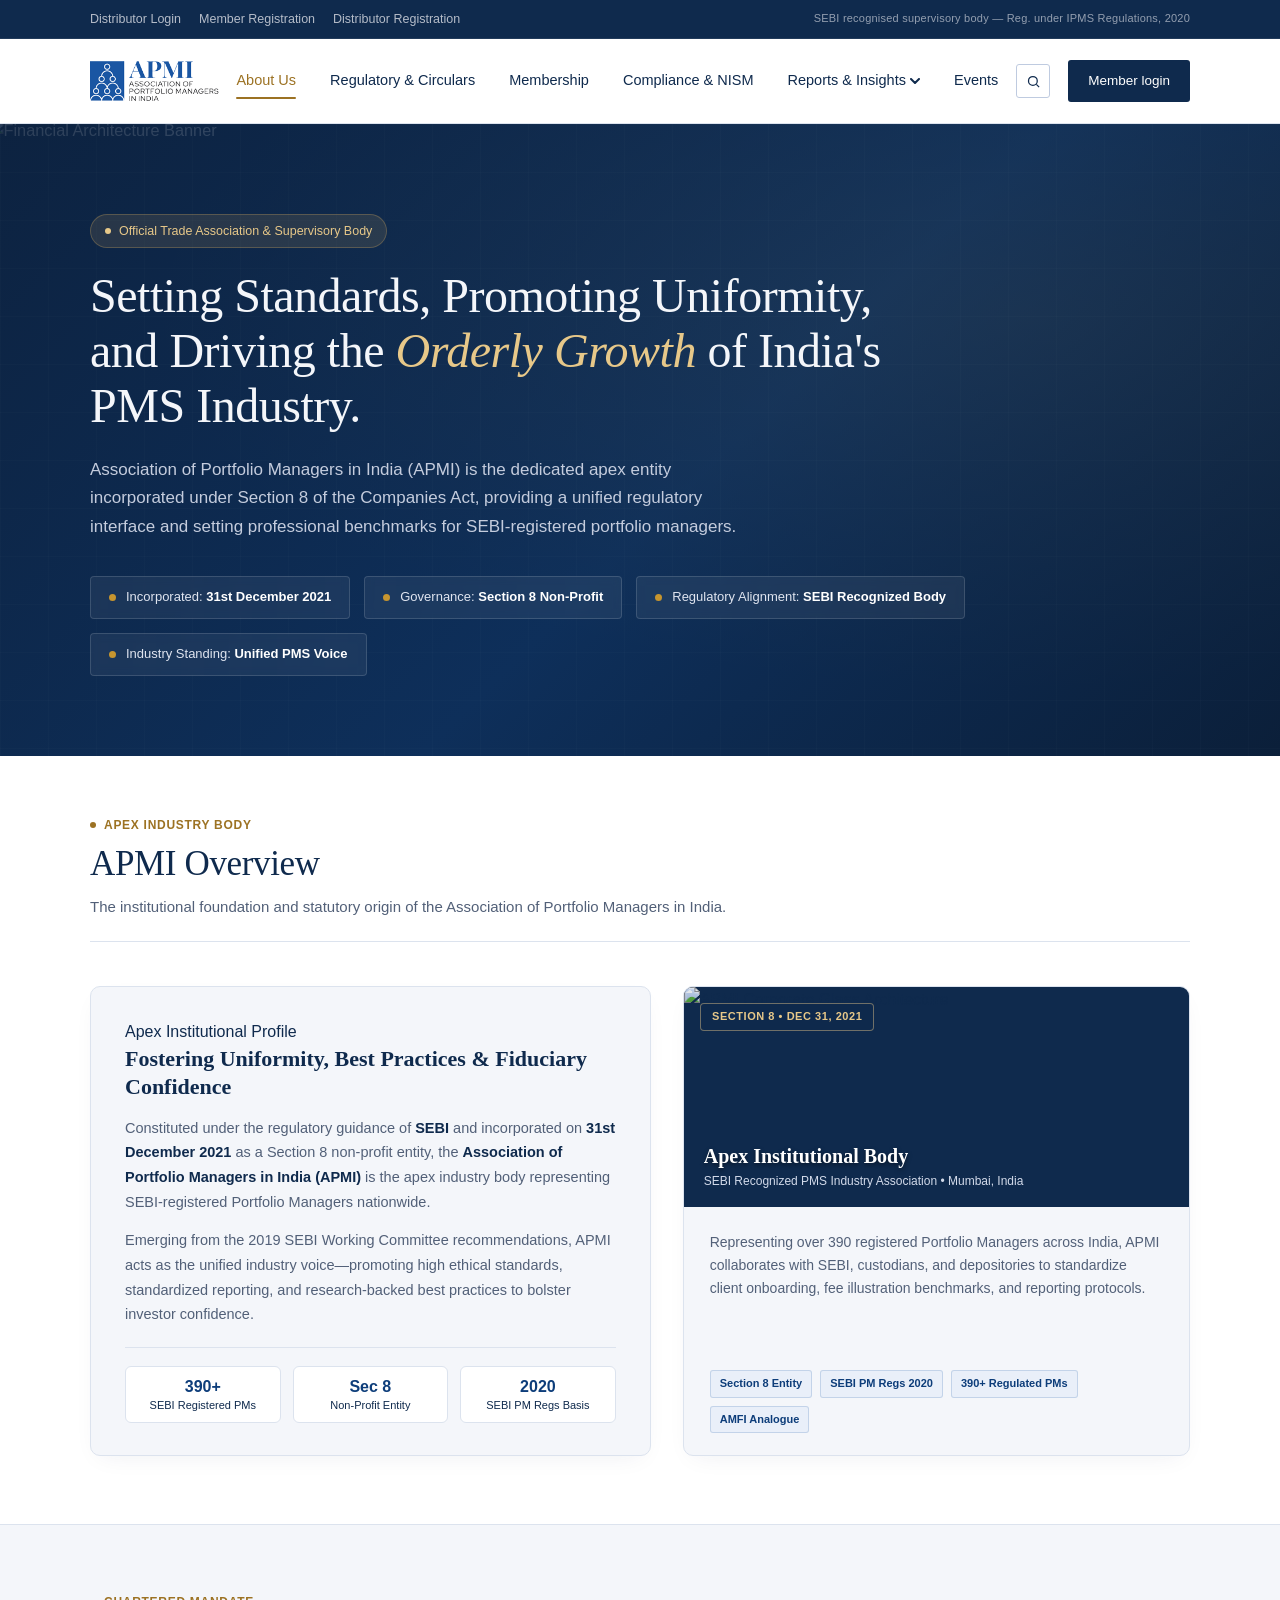
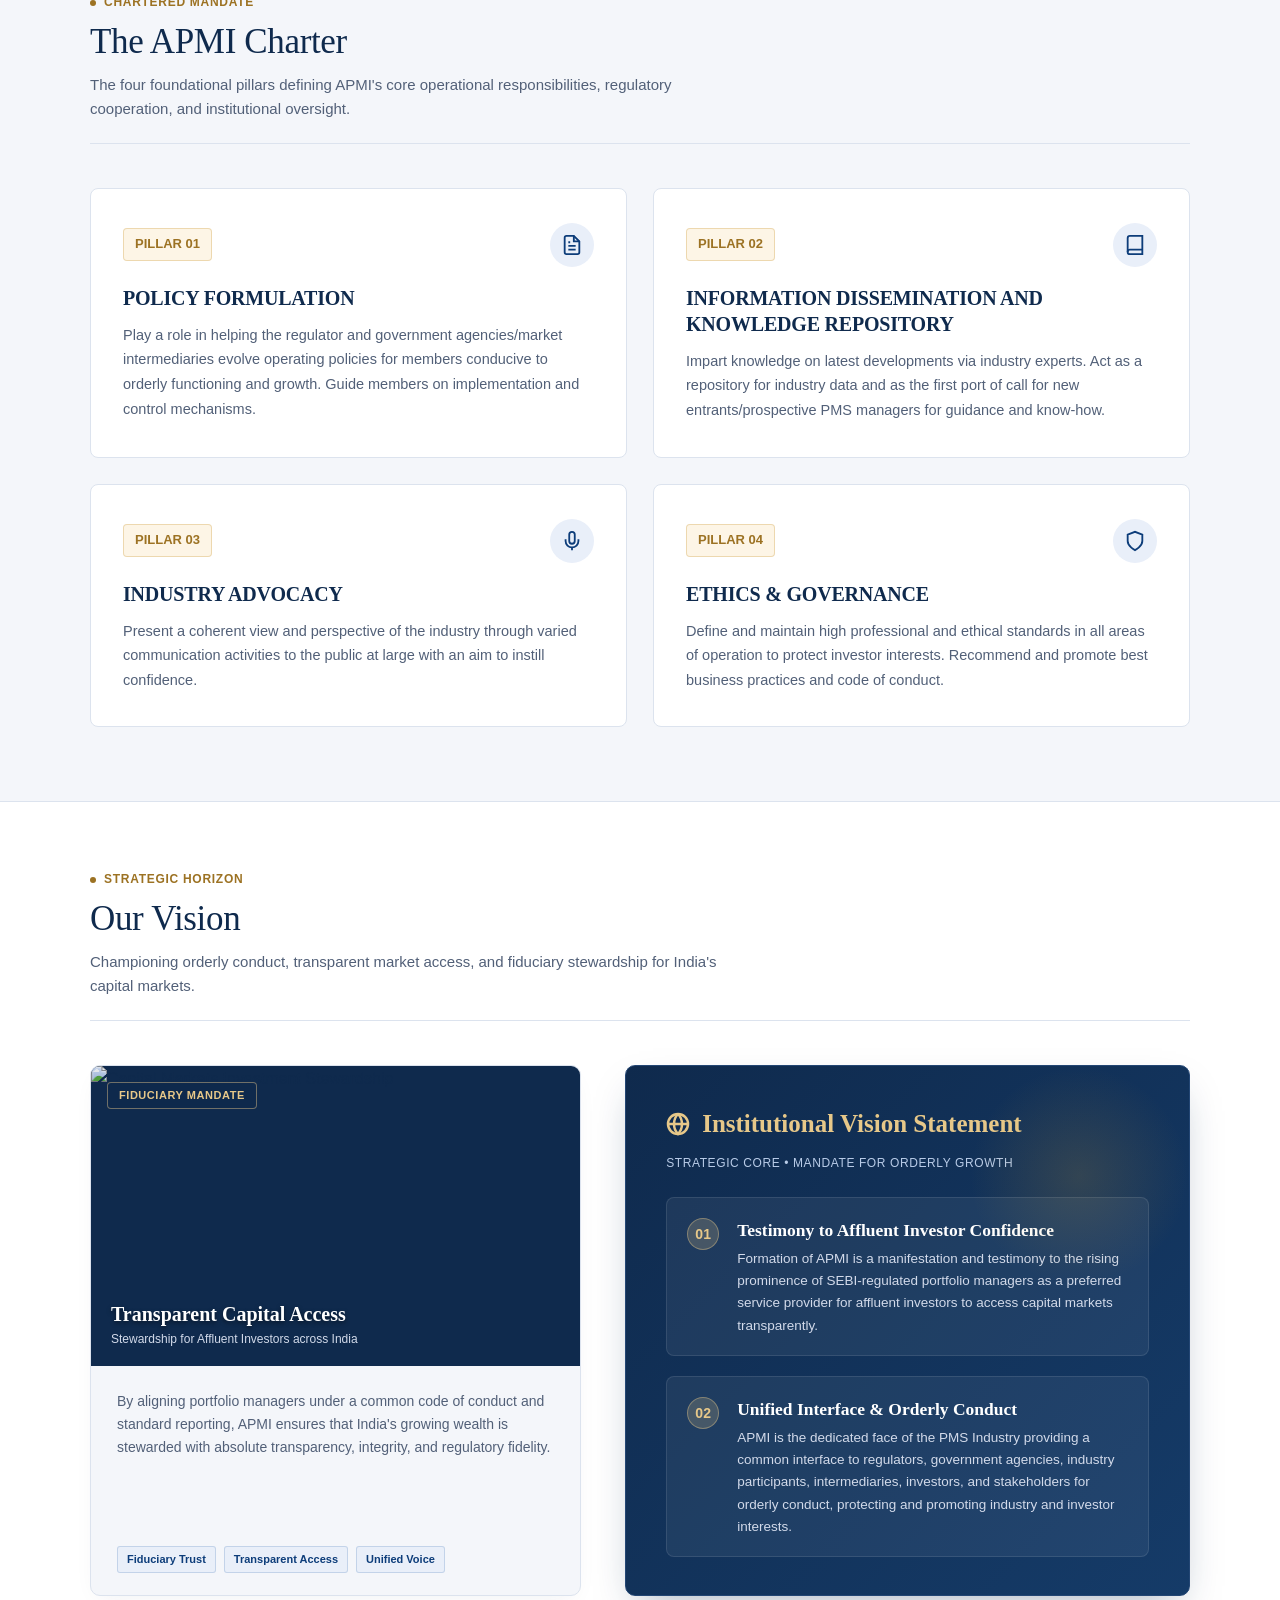
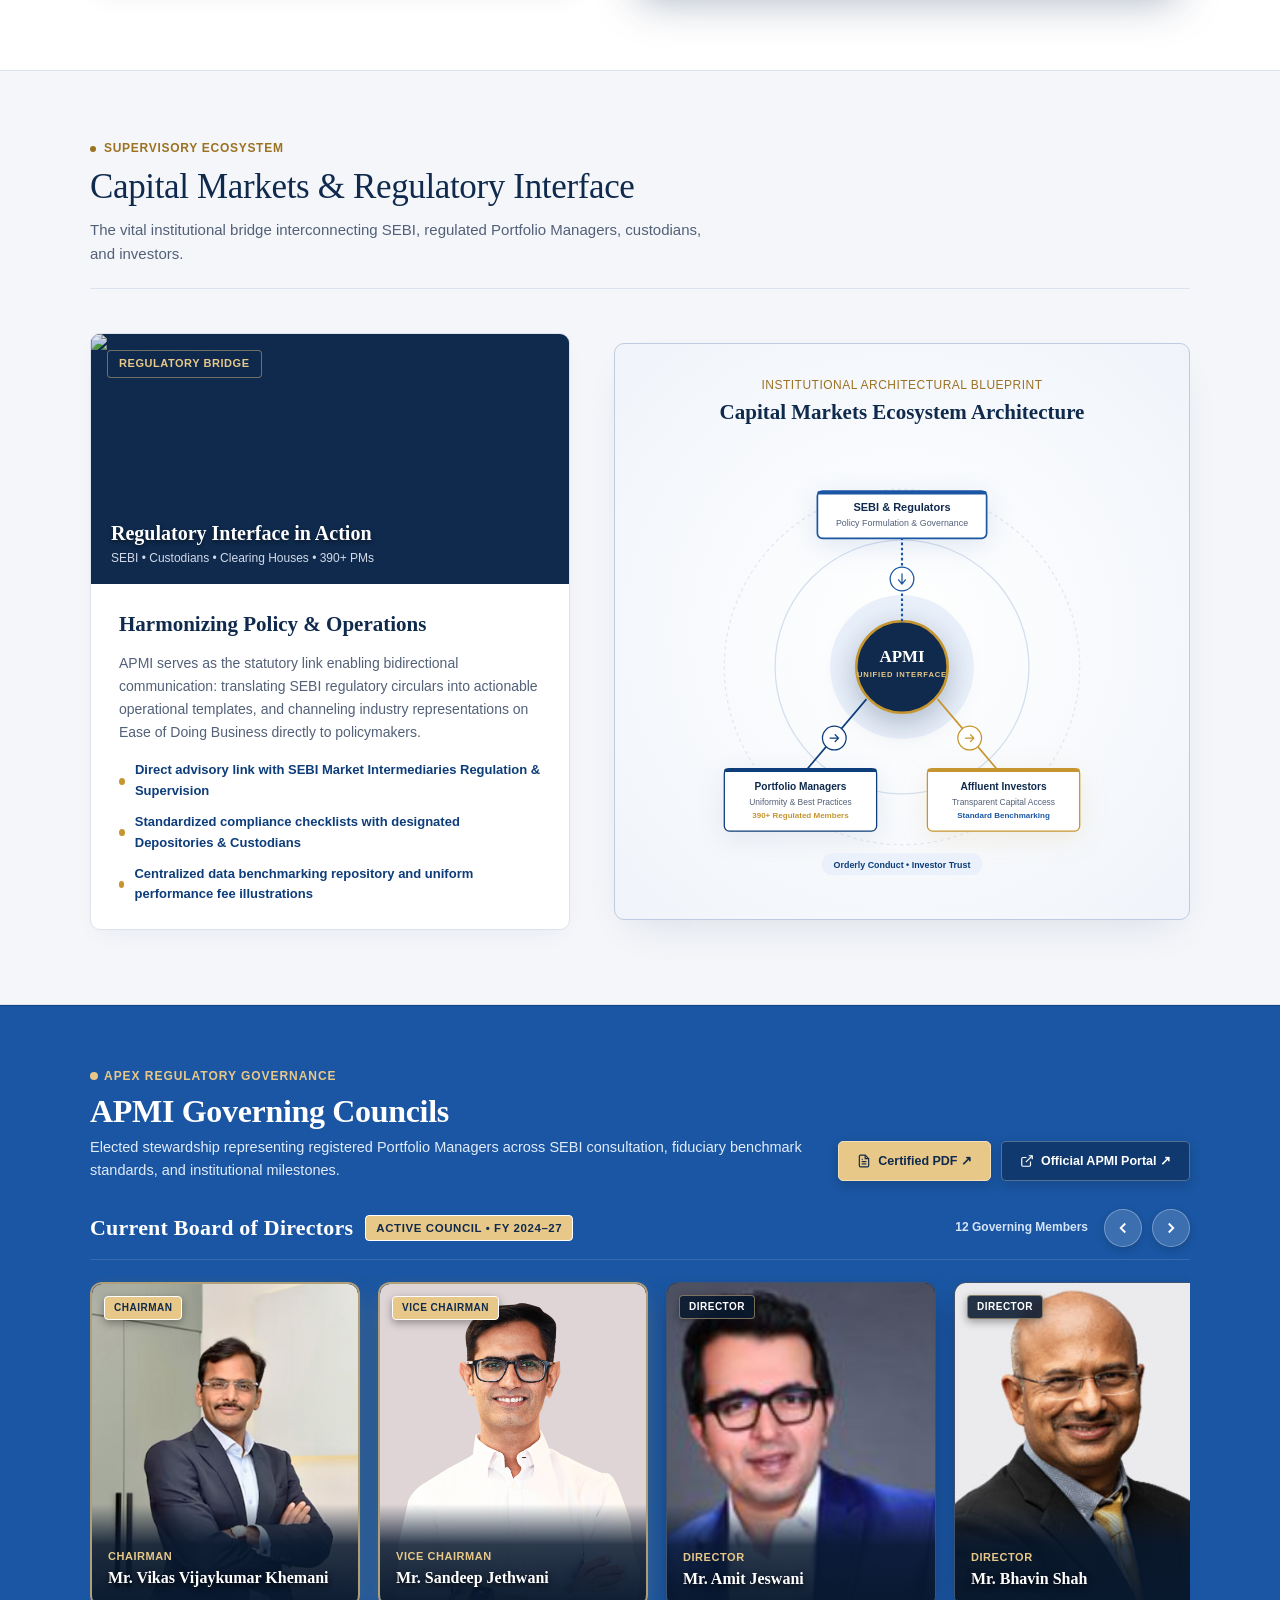
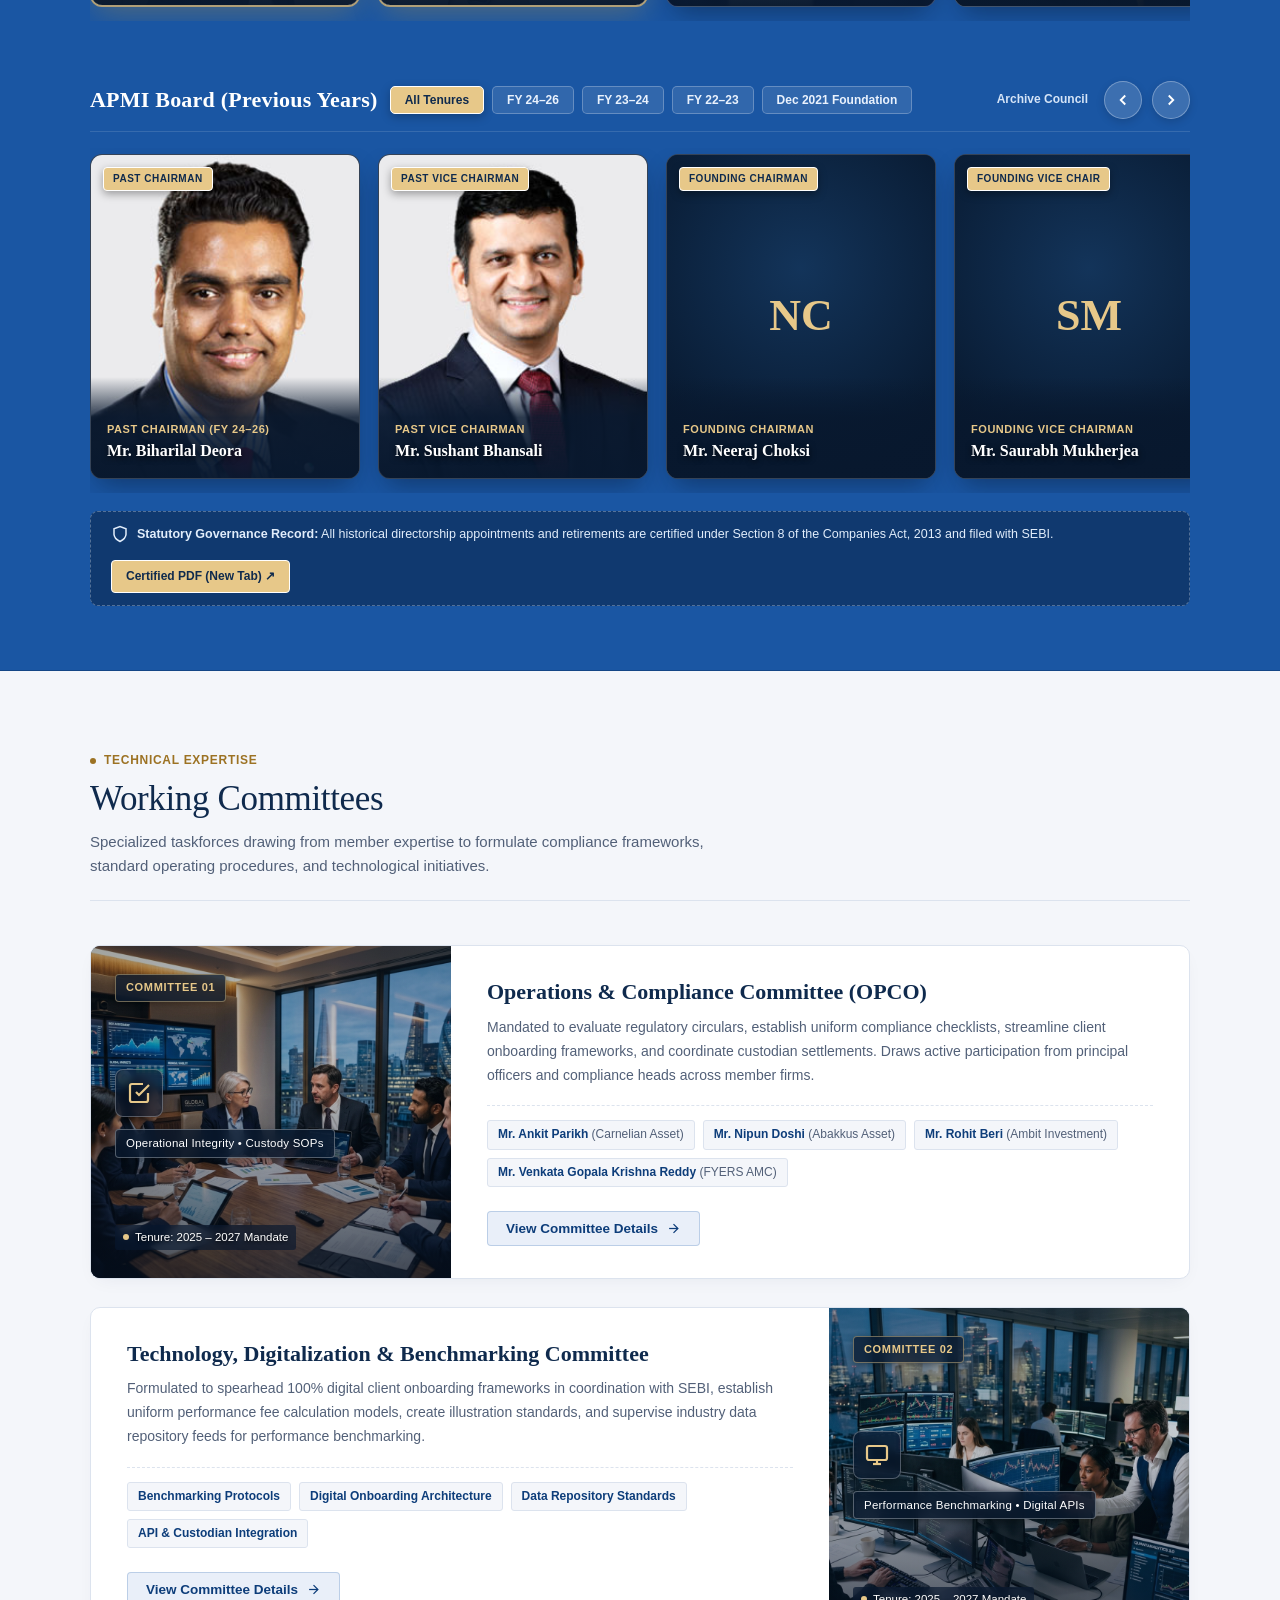
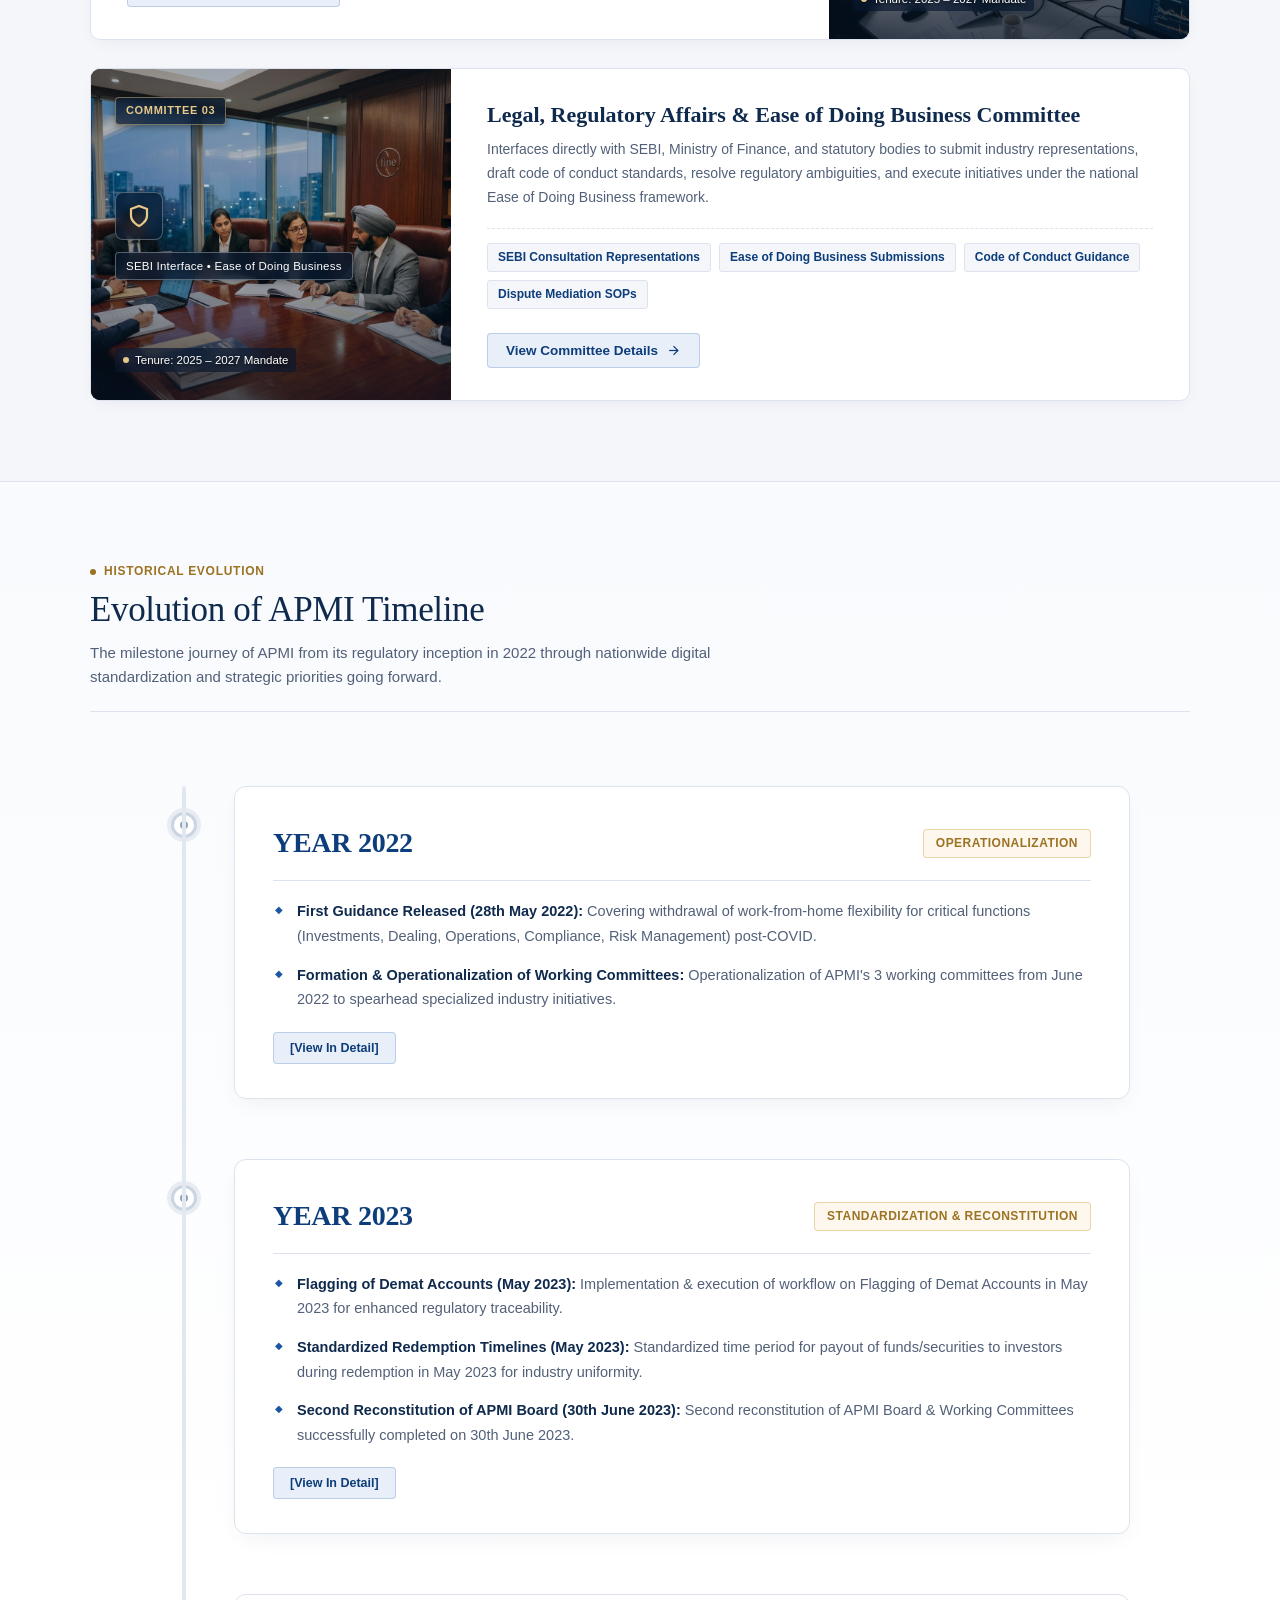
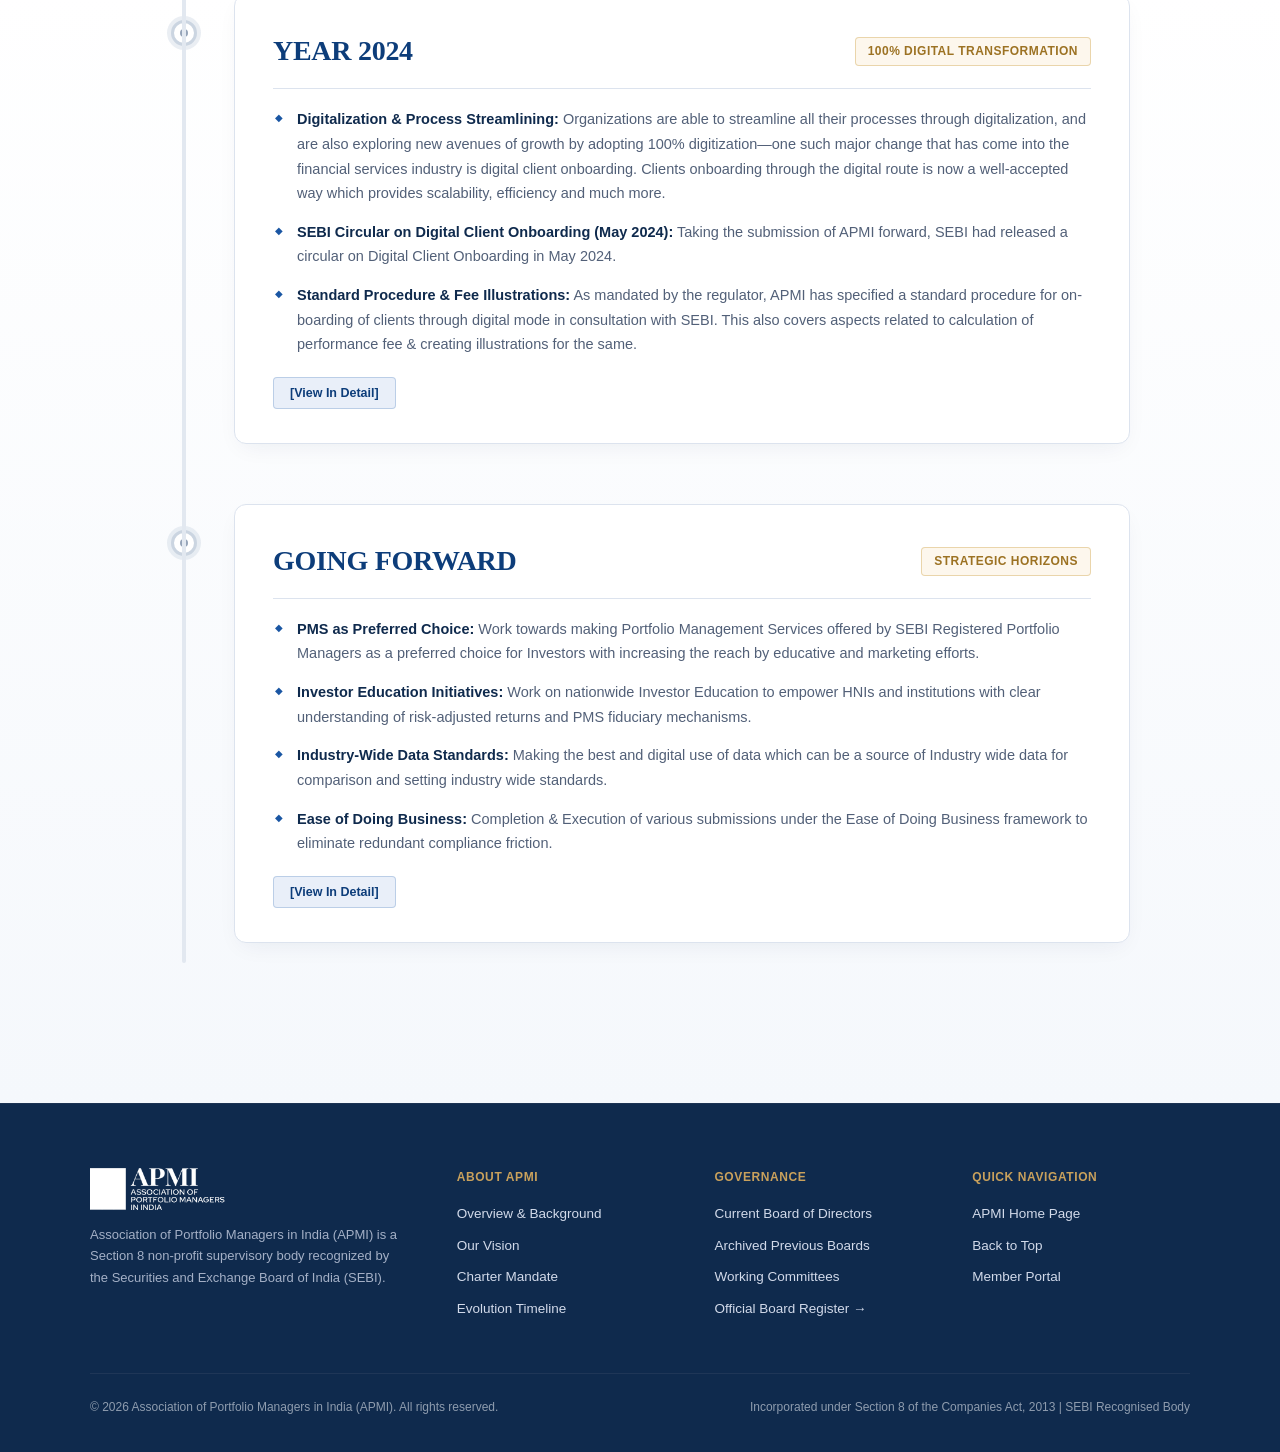
==== commit 01d2419f: "fixes: text changes done in header and linking done" ====
--- a/about.html
+++ b/about.html
@@ -1617,14 +1617,14 @@
       </a>
       <nav class="primary">
         <a href="/about" class="active">About Us</a>
-        <a href="/design1#regulatory">Regulatory &amp; circulars</a>
+        <a href="/design1#regulatory">Regulatory &amp; Circulars</a>
         <a href="/design1#membership">Membership</a>
         <a href="/design1#compliance">Compliance &amp; NISM</a>
         <div class="nav-dropdown">
-          <a href="/design1#reports">Reports &amp; insights <svg class="caret" width="10" height="6" viewBox="0 0 10 6" fill="none"><path d="M1 1L5 5L9 1" stroke="currentColor" stroke-width="2" stroke-linecap="round" stroke-linejoin="round"/></svg></a>
+          <a href="/design1#reports">Reports &amp; Insights <svg class="caret" width="10" height="6" viewBox="0 0 10 6" fill="none"><path d="M1 1L5 5L9 1" stroke="currentColor" stroke-width="2" stroke-linecap="round" stroke-linejoin="round"/></svg></a>
           <div class="dropdown-menu">
             <div class="dropdown-menu-inner">
-              <a href="/src/assets/pdf/APMI_Insights.pdf" target="_blank" rel="noopener">APMI Insights</a>
+              <a href="https://insights.apmiindia.org/dashboard" target="_blank" rel="noopener">APMI Insights</a>
               <a href="https://www.apmiindia.org/apmi/welcomeiaperformance.htm?action=PMSmenu" target="_blank" rel="noopener">IA Performance Report</a>
               <a href="https://www.apmiindia.org/apmi/IATurnoverReportUtility.htm?action=loadIATurnoverPage" target="_blank" rel="noopener">IA Turnover Report</a>
               <a href="https://www.apmiindia.org/apmi/IACompare.htm?action=iacomaprepage" target="_blank" rel="noopener">IA Comparison Report</a>
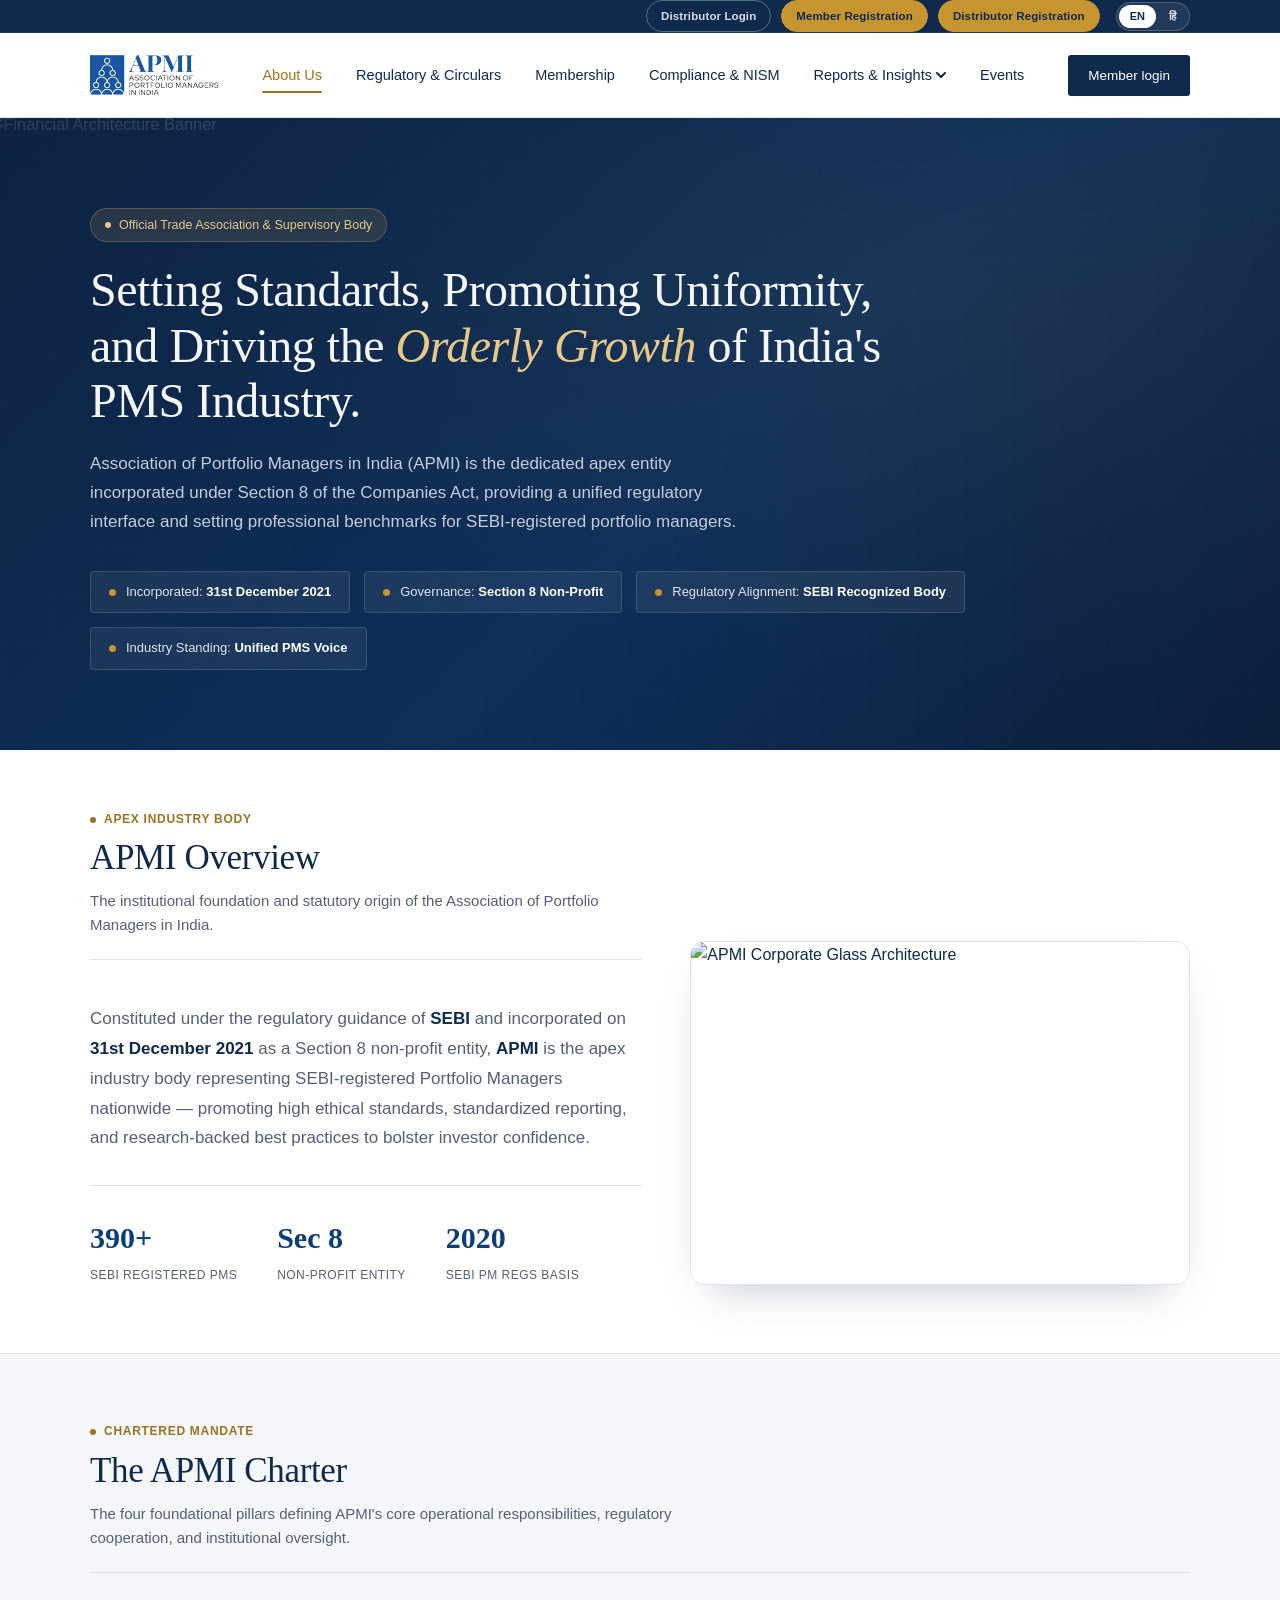
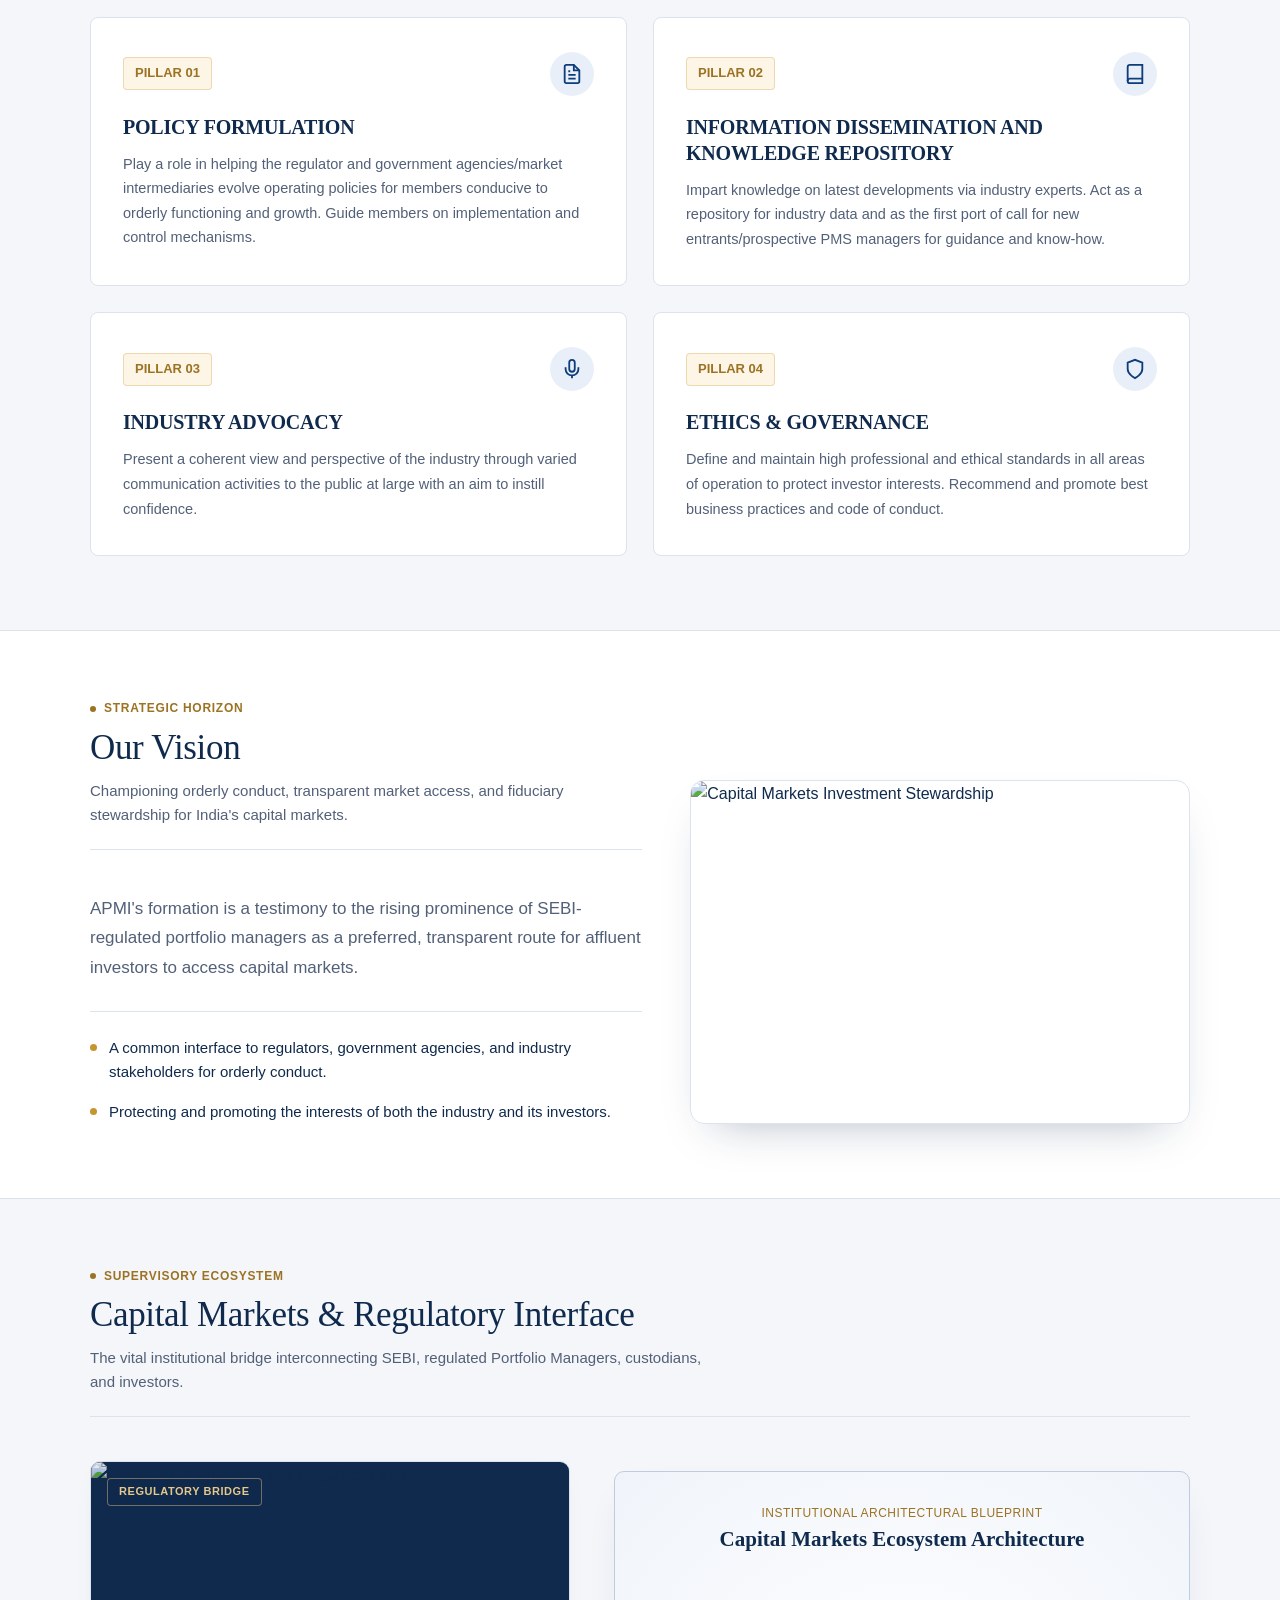
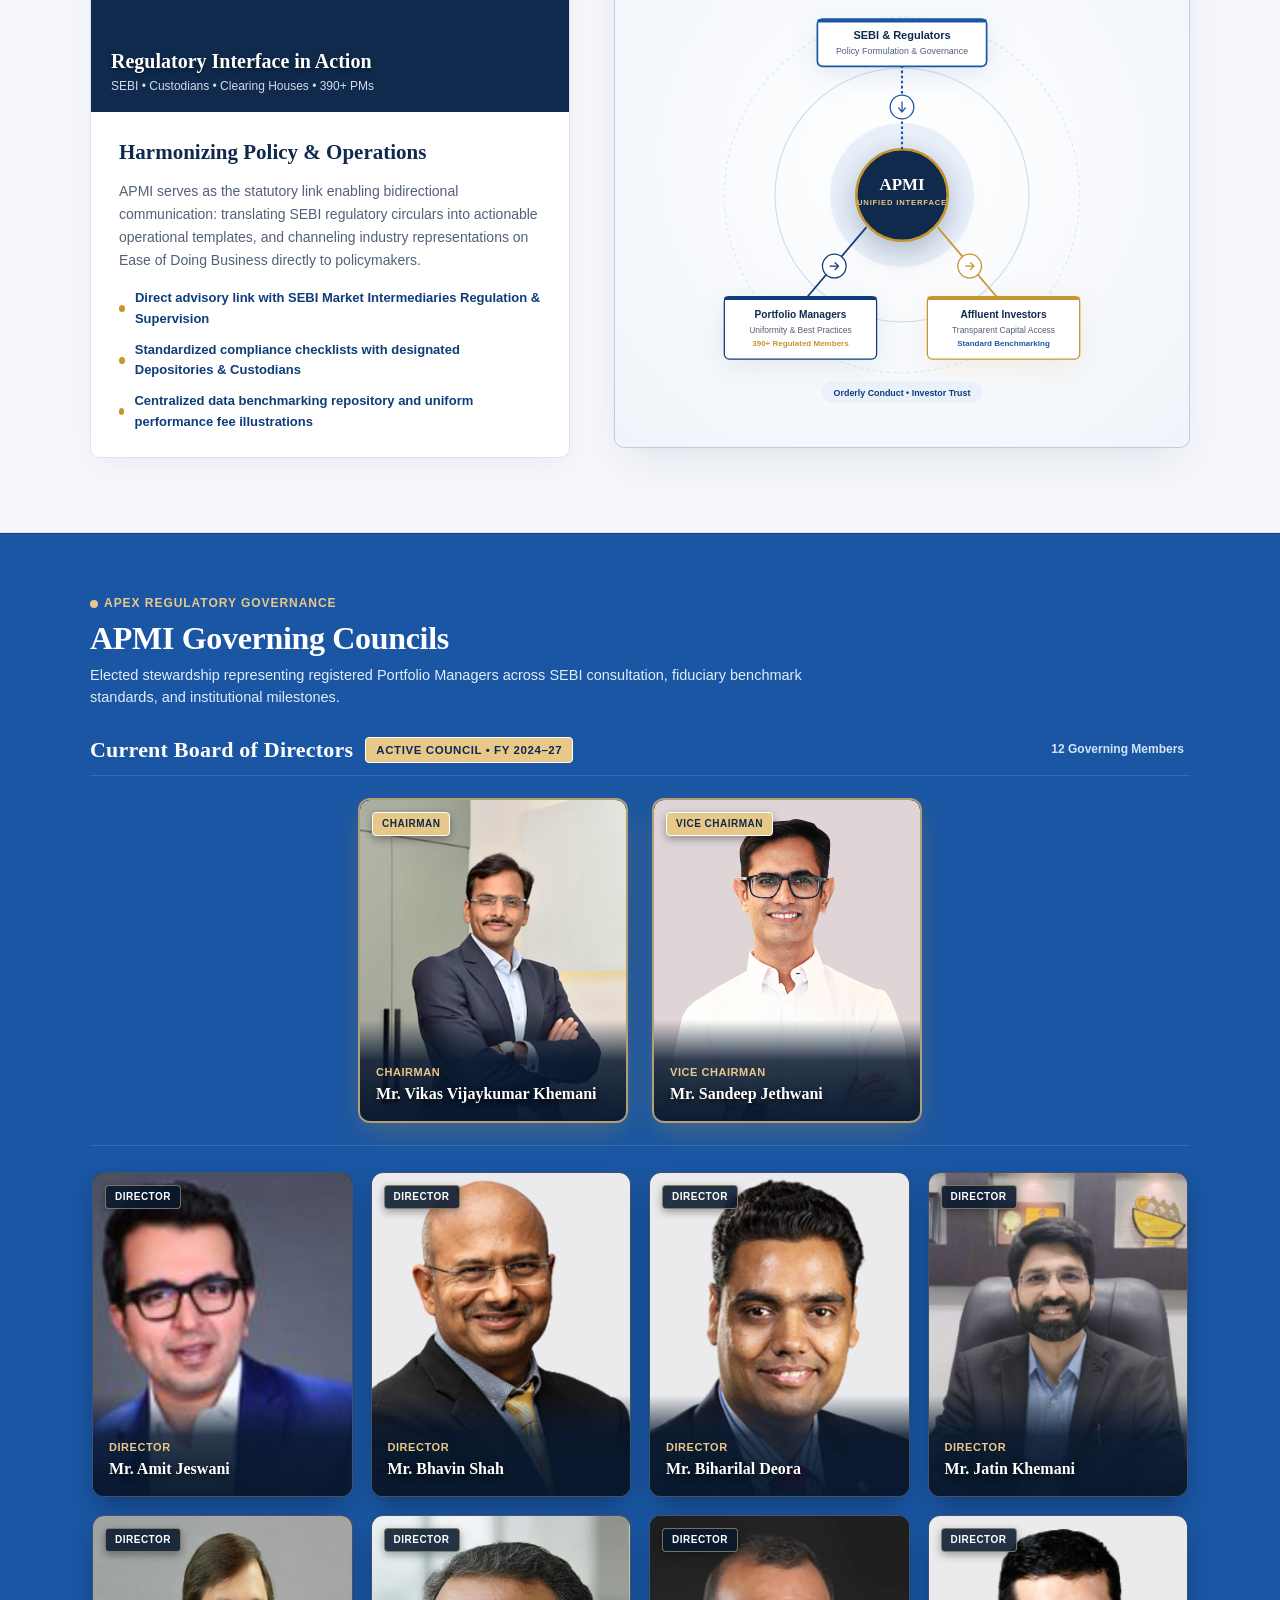
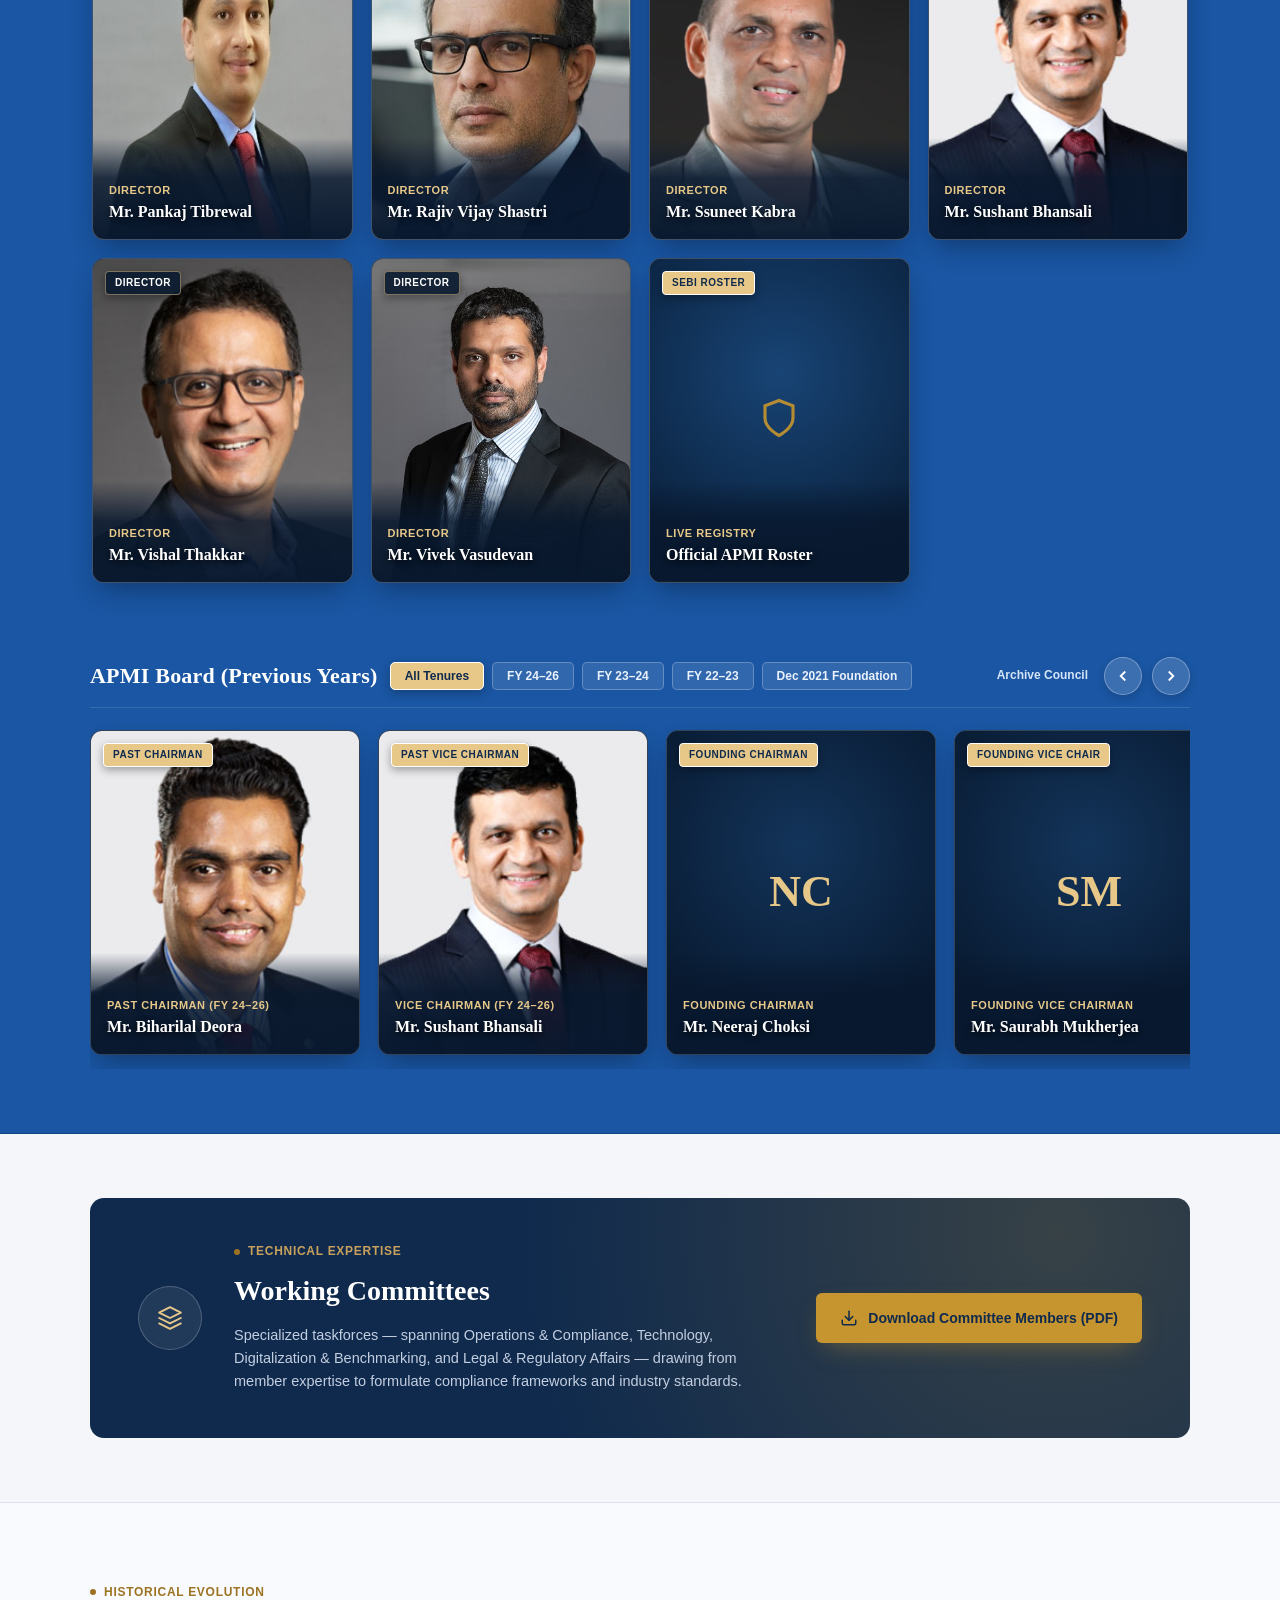
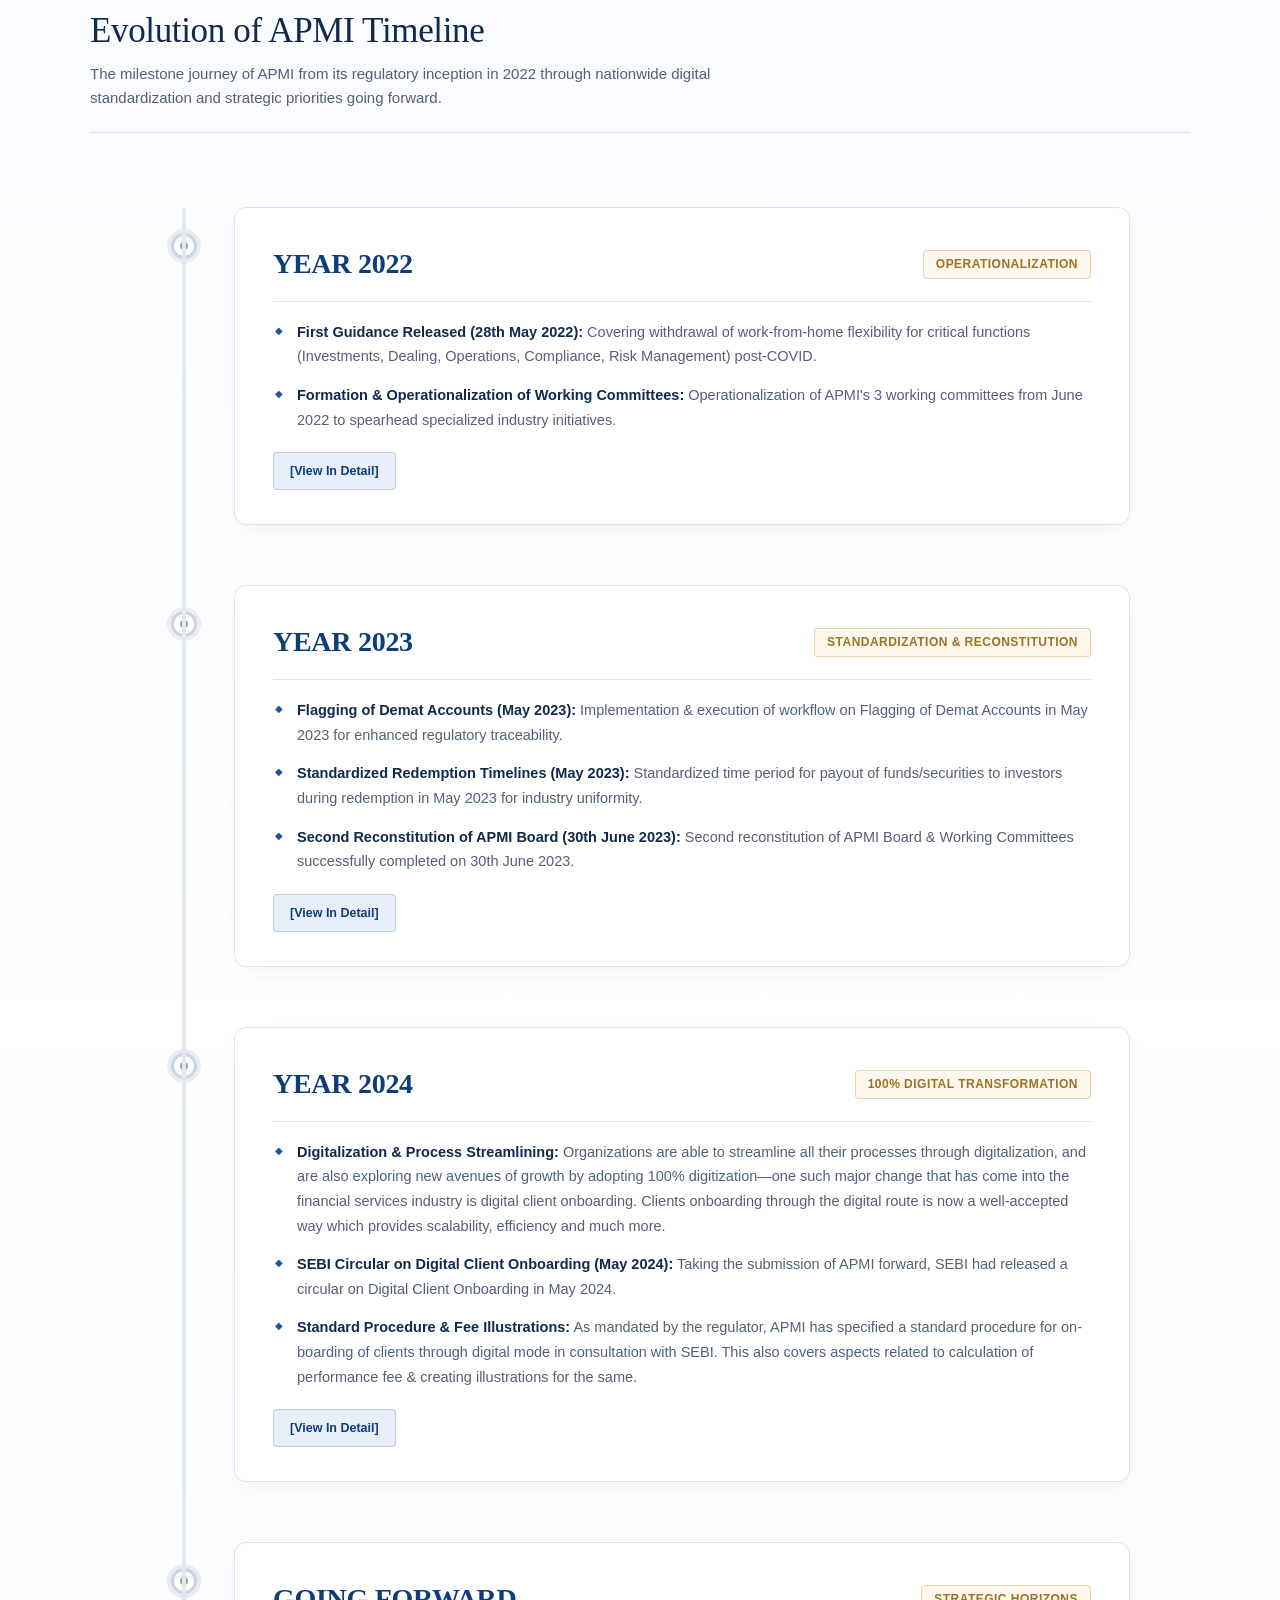
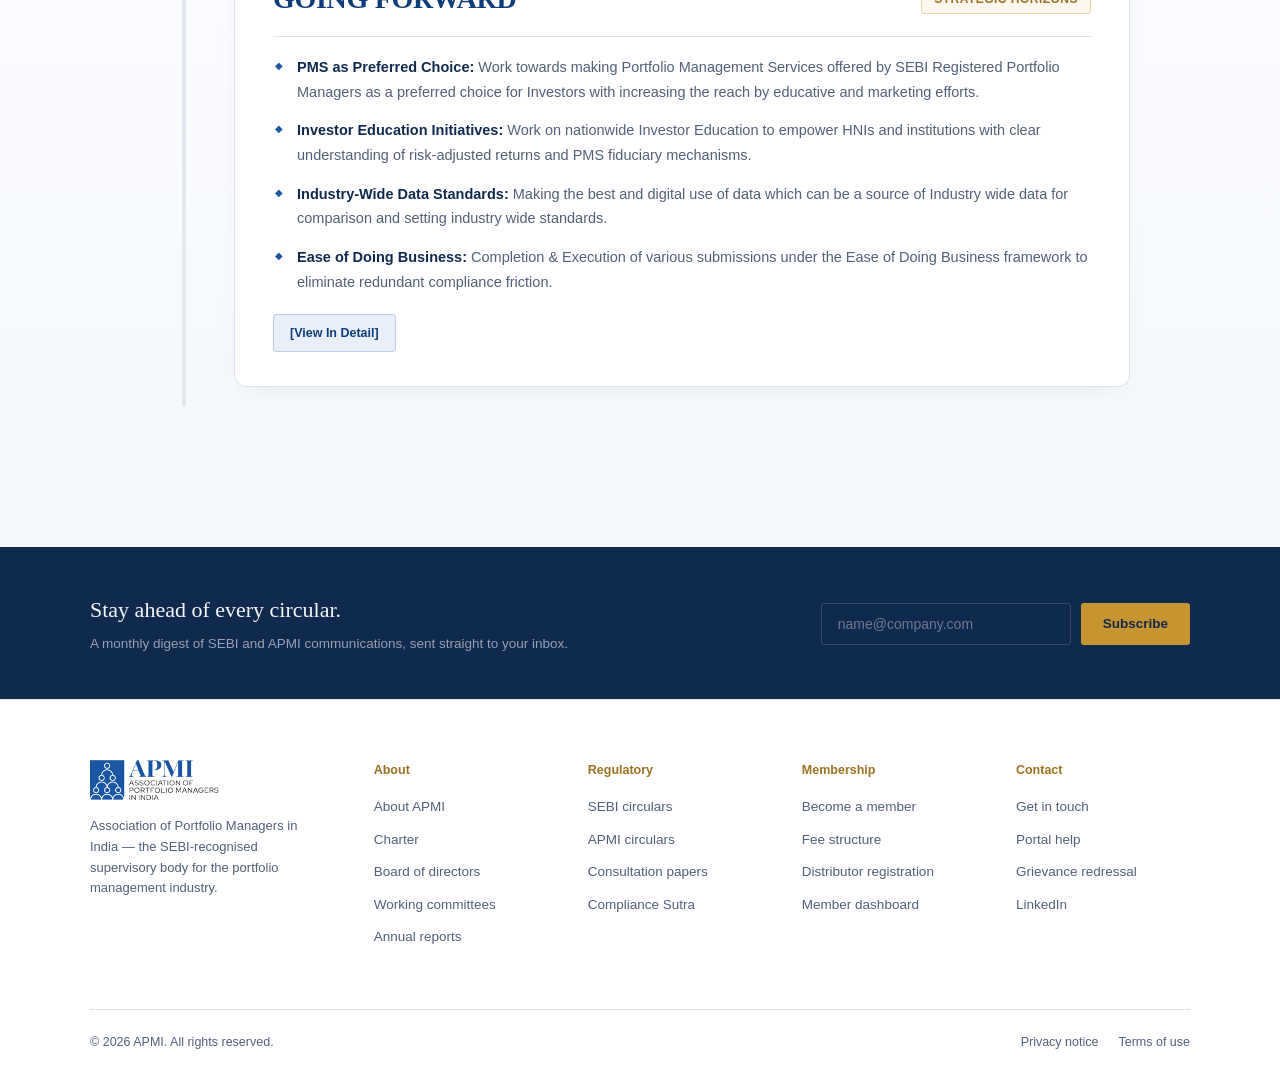
==== commit ff6f211a: "feat: New sections added in about us page and some section UI change as per content Overall feedback" ====
--- a/about.html
+++ b/about.html
@@ -4,6 +4,7 @@
 <meta charset="UTF-8">
 <meta name="viewport" content="width=device-width, initial-scale=1.0">
 <link rel="icon" type="image/png" href="/src/assets/images/apmi-fav-icon.png">
+<link rel="stylesheet" href="/src/partials/layout.css">
 <title>About APMI — Association of Portfolio Managers in India</title>
 <meta name="description" content="Association of Portfolio Managers in India (APMI) — the industry body and SEBI-recognised supervisory entity for portfolio managers in India.">
 <style>
@@ -37,49 +38,6 @@
   .wrap{max-width:1180px; margin:0 auto; padding:0 40px;}
   img{display:block; max-width:100%;}
 
-  /* Utility Bar */
-  .utility{background:var(--ink); color:#D9DCE4; font-size:13px; border-bottom:1px solid rgba(255,255,255,0.08);}
-  .utility .wrap{display:flex; justify-content:space-between; align-items:center; height:38px;}
-  .utility-links{display:flex; gap:18px;}
-  .utility-links a{opacity:.82; font-size:12.5px; white-space:nowrap; transition:opacity .15s;}
-  .utility-links a:hover{opacity:1;}
-  .utility-tag{font-family:var(--font-mono); font-size:11px; letter-spacing:.02em; opacity:.65;}
-
-  /* Header */
-  header{background:var(--paper-raised); border-bottom:1px solid var(--rule); position:sticky; top:0; z-index:70; transition:box-shadow .35s ease;}
-  header.scrolled{box-shadow:0 1px 0 rgba(15,42,77,.06), 0 16px 40px -20px rgba(15,42,77,.32);}
-  .header-row{display:flex; align-items:center; justify-content:space-between; height:84px; transition:height .35s ease;}
-  header.scrolled .header-row{height:64px;}
-  .logo{display:flex; align-items:center; gap:12px;}
-  .logo-img{height:40px; width:auto; display:block; transition:height .35s ease;}
-  header.scrolled .logo-img{height:32px;}
-  nav.primary{display:flex; gap:34px;}
-  nav.primary a{font-size:14.5px; color:var(--ink); position:relative; padding:6px 0; transition:color .2s ease;}
-  nav.primary a:hover{color:var(--brass-deep);}
-  .nav-dropdown{position:relative;}
-  .nav-dropdown > a{display:inline-flex; align-items:center; gap:4px;}
-  .nav-dropdown .caret{display:inline-block; transition:transform .18s ease;}
-  .nav-dropdown:hover .caret{transform:rotate(180deg);}
-  .dropdown-menu{position:absolute; top:100%; left:-18px; padding-top:16px; opacity:0; visibility:hidden; transform:translateY(4px); transition:opacity .18s ease, transform .18s ease, visibility .18s;}
-  .dropdown-menu-inner{min-width:280px; background:var(--paper-raised); border:1px solid var(--rule); box-shadow:0 16px 40px -20px rgba(15,42,77,.32); border-radius:3px; padding:8px 0;}
-  .nav-dropdown:hover .dropdown-menu{opacity:1; visibility:visible; transform:translateY(0);}
-  nav.primary .dropdown-menu a{position:static; display:block; padding:10px 20px; font-size:13.5px; color:var(--ink); white-space:nowrap;}
-  nav.primary .dropdown-menu a::after{content:none;}
-  nav.primary .dropdown-menu a:hover{color:var(--brand-deep); background:var(--brand-tint);}
-  nav.primary a.active{color:var(--brass-deep); font-weight:500;}
-  nav.primary a::after{
-    content:''; position:absolute; left:0; right:0; bottom:0; height:2px;
-    background:var(--brass-deep); border-radius:2px;
-    transform:scaleX(0); transform-origin:right center;
-    transition:transform .32s cubic-bezier(.16,.84,.44,1);
-  }
-  nav.primary a:hover::after, nav.primary a.active::after{transform:scaleX(1); transform-origin:left center;}
-  nav.primary a.active::after{transform:scaleX(1);}
-  .header-actions{display:flex; align-items:center; gap:18px;}
-  .icon-btn{width:34px; height:34px; display:flex; align-items:center; justify-content:center; border:1px solid var(--rule-strong); border-radius:3px; cursor:pointer; color:var(--ink); transition:transform .2s ease, background .2s ease, box-shadow .2s ease, border-color .2s ease, color .2s ease;}
-  .icon-btn:hover{color:var(--brand); border-color:var(--brand); transform:translateY(-1px);}
-  .btn-primary{background:var(--ink); color:var(--white); font-size:13.5px; padding:10px 20px; border-radius:3px; font-weight:500; transition:transform .2s ease, background .2s ease, box-shadow .2s ease;}
-  .btn-primary:hover{background:var(--brass-deep); transform:translateY(-2px); box-shadow:0 12px 26px -12px rgba(198,149,47,.6);}
   .btn-header-cta{background:var(--ink); color:var(--white); font-size:13.5px; padding:10px 18px; border-radius:3px; font-weight:500;}
   .btn-header-cta:hover{background:var(--brass-deep);}
 
@@ -157,6 +115,28 @@
     position:relative;
     border-bottom:1px solid var(--rule);
   }
+
+  /* Simple, text-first layout shared by Overview & Vision */
+  .simple-two-col{display:grid; grid-template-columns:1.05fr .95fr; gap:48px; align-items:end;}
+  .simple-media{border-radius:14px; overflow:hidden; border:1px solid var(--rule); box-shadow:0 20px 44px -24px rgba(15,42,77,.35);}
+  .simple-media img{width:100%; height:100%; display:block; object-fit:cover; aspect-ratio:16/11;}
+  .simple-lead{font-size:17px; line-height:1.75; color:var(--ink-soft);}
+  .simple-lead strong{color:var(--ink);}
+  .simple-lead + .simple-lead{margin-top:16px;}
+  .simple-stat-row{
+    display:flex; flex-wrap:wrap; gap:40px;
+    margin-top:32px; padding-top:28px; border-top:1px solid var(--rule);
+  }
+  .simple-stat{display:flex; flex-direction:column; gap:4px;}
+  .simple-stat .stat-num{font-family:var(--font-display); font-size:30px; font-weight:600; color:var(--brand-deep);}
+  .simple-stat .stat-lbl{font-size:12px; color:var(--ink-soft); font-family:var(--font-mono); text-transform:uppercase; letter-spacing:.04em;}
+  .simple-vision-points{
+    display:flex; flex-direction:column; gap:16px;
+    margin-top:28px; padding-top:24px; border-top:1px solid var(--rule);
+  }
+  .simple-vision-point{display:flex; align-items:flex-start; gap:12px; font-size:15px; color:var(--ink); line-height:1.6;}
+  .simple-vision-point .dot{width:7px; height:7px; border-radius:50%; background:var(--brass); flex:0 0 auto; margin-top:8px;}
+
   .overview-two-col-layout{
     display:grid;
     grid-template-columns:1.05fr 0.95fr;
@@ -823,6 +803,24 @@
     scroll-snap-type:x mandatory;
   }
   .gov-slider-track::-webkit-scrollbar{display:none;}
+
+  /* Current Board: Chairman + Vice Chairman row, Directors in a wrapping grid */
+  .gov-leadership-row{
+    display:flex;
+    justify-content:center;
+    flex-wrap:wrap;
+    gap:24px;
+    padding:6px 2px 22px;
+    margin-bottom:20px;
+    border-bottom:1px solid rgba(255,255,255,.12);
+  }
+  .gov-directors-grid{
+    display:grid;
+    grid-template-columns:repeat(4, 1fr);
+    gap:18px;
+    padding:6px 2px 14px;
+  }
+  .gov-directors-grid .gov-profile-card{width:100%;}
 
   /* Profile Card: Made comfortably larger (270px width x 325px height) */
   .gov-profile-card{
@@ -1105,9 +1103,40 @@
   }
 
   /* =========================================================
-     SECTION 4: WORKING COMMITTEES
-     Row-Based Cards with Alternating Left-Right Layout & Rich Blue Photoboxes
+     SECTION 4: WORKING COMMITTEES — CTA band
      ========================================================= */
+  .section-committees-cta{background:var(--paper); padding:64px 0;}
+  .committees-cta-card{
+    display:flex; align-items:center; justify-content:space-between; gap:32px;
+    background:var(--ink); color:#FFFFFF; border-radius:14px;
+    padding:44px 48px; position:relative; overflow:hidden;
+  }
+  .committees-cta-card::before{
+    content:''; position:absolute; inset:0;
+    background:radial-gradient(circle at 88% 15%, rgba(198,149,47,.22), transparent 55%);
+    pointer-events:none;
+  }
+  .committees-cta-icon{
+    flex:0 0 auto; width:64px; height:64px; border-radius:50%;
+    background:rgba(255,255,255,.08); border:1px solid rgba(255,255,255,.2);
+    display:flex; align-items:center; justify-content:center; color:#E7C889;
+  }
+  .committees-cta-body{flex:1; min-width:0; position:relative;}
+  .committees-cta-body .section-kicker{font-size:12px; font-family:var(--font-mono); color:#C9A15C; text-transform:uppercase; letter-spacing:.06em; font-weight:600; margin-bottom:8px;}
+  .committees-cta-body h2{font-family:var(--font-display); font-weight:600; font-size:28px; margin-bottom:10px; color:#FFFFFF;}
+  .committees-cta-body p{font-size:14.5px; color:#C3CEE0; max-width:560px; line-height:1.6;}
+  .committees-cta-btn{
+    flex:0 0 auto; position:relative; display:inline-flex; align-items:center; gap:10px;
+    background:var(--brass); color:var(--ink); font-weight:700; font-size:14px;
+    padding:14px 24px; border-radius:6px; white-space:nowrap;
+    box-shadow:0 10px 26px -10px rgba(198,149,47,.5);
+    transition:background .2s ease, transform .2s ease, box-shadow .2s ease;
+  }
+  .committees-cta-btn:hover{background:#E7C889; transform:translateY(-2px); box-shadow:0 14px 30px -10px rgba(198,149,47,.6);}
+  @media (max-width:768px){
+    .committees-cta-card{flex-direction:column; align-items:flex-start; text-align:left; padding:32px 28px;}
+    .committees-cta-btn{width:100%; justify-content:center;}
+  }
   .section-committees{background:var(--paper);}
   .committees-row-stack{display:flex; flex-direction:column; gap:28px;}
   .committee-row-card{
@@ -1555,94 +1584,51 @@
     transform:translateX(2px);
   }
 
-  /* Footer */
-  footer{background:var(--ink); color:#D9DCE4; padding:64px 0 34px; border-top:1px solid #1C3353;}
-  .footer-grid{display:grid; grid-template-columns:1.5fr 1fr 1fr 1fr; gap:40px; margin-bottom:44px;}
-  .footer-brand .logo-img{filter:brightness(0) invert(1); height:42px; margin-bottom:14px;}
-  .footer-brand p{font-size:13px; color:#A4B0C6; line-height:1.65; max-width:320px;}
-  .footer-col h5{font-size:12px; font-family:var(--font-mono); color:#C9A15C; text-transform:uppercase; letter-spacing:.05em; margin-bottom:16px;}
-  .footer-col a{display:block; font-size:13.5px; color:#D2DAEA; margin-bottom:10px; transition:color .15s;}
-  .footer-col a:hover{color:#FFFFFF;}
-  .footer-bottom{border-top:1px solid #1F3657; padding-top:24px; display:flex; justify-content:space-between; font-size:12px; color:#8E9CAE;}
-
   /* Responsive Adjustments */
   @media (max-width: 960px){
-    nav.primary{display:none;}
     .overview-two-col-layout{grid-template-columns:1fr; gap:28px;}
     .vision-split-layout{grid-template-columns:1fr; gap:28px;}
+    .simple-two-col{grid-template-columns:1fr; gap:28px;}
+    .simple-two-col .simple-media{order:-1;}
     .interface-dual-grid{grid-template-columns:1fr; gap:28px;}
     .charter-grid{grid-template-columns:1fr;}
     .board-leadership-pair{grid-template-columns:1fr;}
     .board-members-grid{grid-template-columns:repeat(2, 1fr);}
+    .gov-directors-grid{grid-template-columns:repeat(2, 1fr);}
     .committee-row-card,
     .committee-row-card.row-reverse{grid-template-columns:1fr;}
     .committee-row-card.row-reverse .committee-thumb-box{order:1;}
     .committee-row-card.row-reverse .committee-content-box{order:2;}
     .committee-thumb-box{min-height:220px;}
-    .footer-grid{grid-template-columns:1fr 1fr; gap:30px;}
   }
   @media (max-width: 640px){
     .board-members-grid{grid-template-columns:1fr;}
     .archive-panel.active{grid-template-columns:1fr;}
-    .footer-grid{grid-template-columns:1fr;}
     .timeline-track-rail{left:16px;}
     .timeline-block{padding-left:48px;}
     .timeline-node{left:5px;}
     .timeline-card{padding:22px 20px;}
     .gov-profile-card{flex:0 0 240px; width:240px; height:300px;}
+    .gov-directors-grid{grid-template-columns:1fr;}
     .about-hero h1{font-size:36px;}
   }
+
+  /* Newsletter strip (matches home page) */
+  .newsletter{background:var(--ink); color:var(--paper); border-top:1px solid #26315233;}
+  .newsletter .wrap{display:flex; justify-content:space-between; align-items:center; flex-wrap:wrap; gap:20px; padding:44px 40px;}
+  .newsletter h3{font-family:var(--font-display); font-size:22px; font-weight:500;}
+  .newsletter p{font-size:13.5px; color:#98A0B4; margin-top:6px;}
+  .newsletter-form{display:flex; gap:10px;}
+  .newsletter-form input{background:transparent; border:1px solid #3A4560; color:var(--paper); font-size:14px; padding:12px 16px; width:250px; border-radius:3px; transition:border-color .2s ease, box-shadow .2s ease;}
+  .newsletter-form input::placeholder{color:#6E7891;}
+  .newsletter-form input:focus{outline:none; border-color:var(--brass); box-shadow:0 0 0 3px rgba(198,149,47,.18);}
+  .newsletter-form button{background:var(--brass); color:var(--ink); font-weight:600; font-size:13.5px; padding:12px 22px; border-radius:3px; border:none; cursor:pointer; transition:transform .2s ease, background .2s ease, box-shadow .2s ease;}
+  .newsletter-form button:hover{transform:translateY(-2px); box-shadow:0 12px 26px -12px rgba(198,149,47,.6);}
 </style>
 </head>
 <body>
 
-  <!-- Top Utility Bar -->
-  <div class="utility">
-    <div class="wrap">
-      <div class="utility-links">
-        <!-- <a href="https://www.apmiindia.org/apmi/login.htm" target="_blank" rel="noopener">Member Login</a> -->
-        <a href="https://www.apmiindia.org/apmi/DistributorLogin.htm" target="_blank" rel="noopener">Distributor Login</a>
-        <a href="https://www.apmiindia.org/apmi/Registration.htm?action=registration" target="_blank" rel="noopener">Member Registration</a>
-        <a href="https://www.apmiindia.org/apmi/DistributorOnBoarding.htm?action=nismconsentregister" target="_blank" rel="noopener">Distributor Registration</a>
-      </div>
-      <div class="utility-tag">SEBI recognised supervisory body — Reg. under IPMS Regulations, 2020</div>
-    </div>
-  </div>
-
-  <!-- Header -->
-  <header id="site-header">
-    <div class="wrap header-row">
-      <a class="logo" href="/design1">
-        <img class="logo-img" src="/src/assets/images/apmi-logo.png" alt="APMI - Association of Portfolio Managers in India">
-      </a>
-      <nav class="primary">
-        <a href="/about" class="active">About Us</a>
-        <a href="/design1#regulatory">Regulatory &amp; Circulars</a>
-        <a href="/design1#membership">Membership</a>
-        <a href="/design1#compliance">Compliance &amp; NISM</a>
-        <div class="nav-dropdown">
-          <a href="/design1#reports">Reports &amp; Insights <svg class="caret" width="10" height="6" viewBox="0 0 10 6" fill="none"><path d="M1 1L5 5L9 1" stroke="currentColor" stroke-width="2" stroke-linecap="round" stroke-linejoin="round"/></svg></a>
-          <div class="dropdown-menu">
-            <div class="dropdown-menu-inner">
-              <a href="https://insights.apmiindia.org/dashboard" target="_blank" rel="noopener">APMI Insights</a>
-              <a href="https://www.apmiindia.org/apmi/welcomeiaperformance.htm?action=PMSmenu" target="_blank" rel="noopener">IA Performance Report</a>
-              <a href="https://www.apmiindia.org/apmi/IATurnoverReportUtility.htm?action=loadIATurnoverPage" target="_blank" rel="noopener">IA Turnover Report</a>
-              <a href="https://www.apmiindia.org/apmi/IACompare.htm?action=iacomaprepage" target="_blank" rel="noopener">IA Comparison Report</a>
-              <a href="https://www.apmiindia.org/apmi/WSIAConsolidateReport.htm?action=showReportMenu" target="_blank" rel="noopener">Consolidated IA Performance Report</a>
-              <a href="https://www.apmiindia.org/apmi/pmsdistributordetailsweb.htm" target="_blank" rel="noopener">APRN Holder Details</a>
-            </div>
-          </div>
-        </div>
-        <a href="/design1#events">Events</a>
-      </nav>
-      <div class="header-actions">
-        <div class="icon-btn" title="Search">
-          <svg width="15" height="15" viewBox="0 0 24 24" fill="none" stroke="currentColor" stroke-width="2"><circle cx="11" cy="11" r="7"/><line x1="21" y1="21" x2="16.65" y2="16.65"/></svg>
-        </div>
-        <a class="btn-primary" href="https://www.apmiindia.org/apmi/login.htm" target="_blank" rel="noopener">Member login</a>
-      </div>
-    </div>
-  </header>
+  <script src="/src/partials/header.js" data-active="about"></script>
 
   <!-- Sticky In-Page Navigation Bar (Hidden/Commented)
   <div class="anchor-bar">
@@ -1706,71 +1692,35 @@
        ========================================================= -->
   <section class="section-apmi-overview" id="overview">
     <div class="wrap">
-      <div class="section-head">
-        <div class="section-kicker">Apex Industry Body</div>
-        <h2 class="section-title">APMI Overview</h2>
-        <p class="section-sub">
-          The institutional foundation and statutory origin of the Association of Portfolio Managers in India.
-        </p>
-      </div>
-
-      <div class="overview-two-col-layout">
-        <!-- Left: Text Narrative & Key Statutory Facts -->
-        <div class="overview-narrative-card">
-          <div>
-            <div class="focus-meta-line">Apex Institutional Profile</div>
-            <h3 class="overview-heading">
-              Fostering Uniformity, Best Practices &amp; Fiduciary Confidence
-            </h3>
-            <p>
-              Constituted under the regulatory guidance of <strong>SEBI</strong> and incorporated on <strong>31st December 2021</strong> as a Section 8 non-profit entity, the <strong>Association of Portfolio Managers in India (APMI)</strong> is the apex industry body representing SEBI-registered Portfolio Managers nationwide.
-            </p>
-            <p>
-              Emerging from the 2019 SEBI Working Committee recommendations, APMI acts as the unified industry voice—promoting high ethical standards, standardized reporting, and research-backed best practices to bolster investor confidence.
+      <div class="simple-two-col">
+        <div class="simple-block">
+          <div class="section-head">
+            <div class="section-kicker">Apex Industry Body</div>
+            <h2 class="section-title">APMI Overview</h2>
+            <p class="section-sub">
+              The institutional foundation and statutory origin of the Association of Portfolio Managers in India.
             </p>
           </div>
-
-          <!-- Bottom Stat Strip aligned with card bottom -->
-          <div class="overview-stats-strip">
-            <div class="overview-stat-cell">
+          <p class="simple-lead">
+            Constituted under the regulatory guidance of <strong>SEBI</strong> and incorporated on <strong>31st December 2021</strong> as a Section 8 non-profit entity, <strong>APMI</strong> is the apex industry body representing SEBI-registered Portfolio Managers nationwide — promoting high ethical standards, standardized reporting, and research-backed best practices to bolster investor confidence.
+          </p>
+          <div class="simple-stat-row">
+            <div class="simple-stat">
               <span class="stat-num">390+</span>
               <span class="stat-lbl">SEBI Registered PMs</span>
             </div>
-            <div class="overview-stat-cell">
+            <div class="simple-stat">
               <span class="stat-num">Sec 8</span>
               <span class="stat-lbl">Non-Profit Entity</span>
             </div>
-            <div class="overview-stat-cell">
+            <div class="simple-stat">
               <span class="stat-num">2020</span>
               <span class="stat-lbl">SEBI PM Regs Basis</span>
             </div>
           </div>
         </div>
-
-        <!-- Right: Modern Showcase Image Card with Shimmer & Zoom -->
-        <div class="overview-media-card">
-          <div class="media-img-wrap">
-            <img src="https://images.unsplash.com/photo-1486406146926-c627a92ad1ab?auto=format&fit=crop&w=1200&q=80" alt="APMI Corporate Glass Architecture" loading="lazy">
-            <div class="media-overlay"></div>
-            <div class="media-badge-tag">Section 8 &bull; Dec 31, 2021</div>
-            <div class="media-img-caption">
-              <h4>Apex Institutional Body</h4>
-              <p>SEBI Recognized PMS Industry Association &bull; Mumbai, India</p>
-            </div>
-          </div>
-          <div class="media-card-body">
-            <div>
-              <p>
-                Representing over 390 registered Portfolio Managers across India, APMI collaborates with SEBI, custodians, and depositories to standardize client onboarding, fee illustration benchmarks, and reporting protocols.
-              </p>
-            </div>
-            <div class="media-pills-row">
-              <span class="media-pill">Section 8 Entity</span>
-              <span class="media-pill">SEBI PM Regs 2020</span>
-              <span class="media-pill">390+ Regulated PMs</span>
-              <span class="media-pill">AMFI Analogue</span>
-            </div>
-          </div>
+        <div class="simple-media">
+          <img src="https://images.unsplash.com/photo-1486406146926-c627a92ad1ab?auto=format&fit=crop&w=1200&q=80" alt="APMI Corporate Glass Architecture" loading="lazy">
         </div>
       </div>
     </div>
@@ -1856,67 +1806,31 @@
        ========================================================= -->
   <section class="section-vision" id="vision">
     <div class="wrap">
-      <div class="section-head">
-        <div class="section-kicker">Strategic Horizon</div>
-        <h2 class="section-title">Our Vision</h2>
-        <p class="section-sub">
-          Championing orderly conduct, transparent market access, and fiduciary stewardship for India's capital markets.
-        </p>
-      </div>
-
-      <div class="vision-split-layout">
-        <!-- Left: Image Showcase with Hover Zoom -->
-        <div class="vision-media-card">
-          <div class="media-img-wrap">
-            <img src="https://images.unsplash.com/photo-1590283603385-17ffb3a7f29f?auto=format&fit=crop&w=1200&q=80" alt="Capital Markets Investment Stewardship" loading="lazy">
-            <div class="media-overlay"></div>
-            <div class="media-badge-tag">Fiduciary Mandate</div>
-            <div class="media-img-caption">
-              <h4>Transparent Capital Access</h4>
-              <p>Stewardship for Affluent Investors across India</p>
-            </div>
+      <div class="simple-two-col">
+        <div class="simple-block">
+          <div class="section-head">
+            <div class="section-kicker">Strategic Horizon</div>
+            <h2 class="section-title">Our Vision</h2>
+            <p class="section-sub">
+              Championing orderly conduct, transparent market access, and fiduciary stewardship for India's capital markets.
+            </p>
           </div>
-          <div class="media-card-body">
-            <p>
-              By aligning portfolio managers under a common code of conduct and standard reporting, APMI ensures that India's growing wealth is stewarded with absolute transparency, integrity, and regulatory fidelity.
-            </p>
-            <div class="media-pills-row">
-              <span class="media-pill">Fiduciary Trust</span>
-              <span class="media-pill">Transparent Access</span>
-              <span class="media-pill">Unified Voice</span>
+          <p class="simple-lead">
+            APMI's formation is a testimony to the rising prominence of SEBI-regulated portfolio managers as a preferred, transparent route for affluent investors to access capital markets.
+          </p>
+          <div class="simple-vision-points">
+            <div class="simple-vision-point">
+              <span class="dot"></span>
+              <span>A common interface to regulators, government agencies, and industry stakeholders for orderly conduct.</span>
+            </div>
+            <div class="simple-vision-point">
+              <span class="dot"></span>
+              <span>Protecting and promoting the interests of both the industry and its investors.</span>
             </div>
           </div>
         </div>
-
-        <!-- Right: Vision Card with Highlighted Strategic Statements -->
-        <div class="vision-content-card">
-          <h3>
-            <svg width="24" height="24" viewBox="0 0 24 24" fill="none" stroke="currentColor" stroke-width="2.5"><circle cx="12" cy="12" r="10"/><path d="M12 2a14.5 14.5 0 0 0 0 20 14.5 14.5 0 0 0 0-20"/><path d="M2 12h20"/></svg>
-            Institutional Vision Statement
-          </h3>
-          <div class="vision-kicker-lead">Strategic Core &bull; Mandate for Orderly Growth</div>
-
-          <div class="vision-pillars-list">
-            <div class="vision-pillar-item">
-              <div class="vision-pillar-icon">01</div>
-              <div>
-                <h4>Testimony to Affluent Investor Confidence</h4>
-                <p>
-                  Formation of APMI is a manifestation and testimony to the rising prominence of SEBI-regulated portfolio managers as a preferred service provider for affluent investors to access capital markets transparently.
-                </p>
-              </div>
-            </div>
-
-            <div class="vision-pillar-item">
-              <div class="vision-pillar-icon">02</div>
-              <div>
-                <h4>Unified Interface &amp; Orderly Conduct</h4>
-                <p>
-                  APMI is the dedicated face of the PMS Industry providing a common interface to regulators, government agencies, industry participants, intermediaries, investors, and stakeholders for orderly conduct, protecting and promoting industry and investor interests.
-                </p>
-              </div>
-            </div>
-          </div>
+        <div class="simple-media">
+          <img src="https://images.unsplash.com/photo-1590283603385-17ffb3a7f29f?auto=format&fit=crop&w=1200&q=80" alt="Capital Markets Investment Stewardship" loading="lazy">
         </div>
       </div>
     </div>
@@ -2047,7 +1961,7 @@
             Elected stewardship representing registered Portfolio Managers across SEBI consultation, fiduciary benchmark standards, and institutional milestones.
           </p>
         </div>
-        <div class="gov-external-actions">
+        <!-- <div class="gov-external-actions">
           <a href="https://www.apmiindia.org/storagebox/images/Important/Board_of_Directors-Previous_Years.pdf" target="_blank" rel="noopener noreferrer" class="btn-gov-ext-action btn-gov-highlight" title="Opens certified statutory board record PDF in new tab">
             <svg width="14" height="14" viewBox="0 0 24 24" fill="none" stroke="currentColor" stroke-width="2"><path d="M14 2H6a2 2 0 0 0-2 2v16a2 2 0 0 0 2 2h12a2 2 0 0 0 2-2V8z"/><polyline points="14 2 14 8 20 8"/><line x1="16" y1="13" x2="8" y2="13"/><line x1="16" y1="17" x2="8" y2="17"/><polyline points="10 9 9 9 8 9"/></svg>
             <span>Certified PDF ↗</span>
@@ -2056,7 +1970,7 @@
             <svg width="14" height="14" viewBox="0 0 24 24" fill="none" stroke="currentColor" stroke-width="2"><path d="M18 13v6a2 2 0 0 1-2 2H5a2 2 0 0 1-2-2V8a2 2 0 0 1 2-2h6"/><polyline points="15 3 21 3 21 9"/><line x1="10" y1="14" x2="21" y2="3"/></svg>
             <span>Official APMI Portal ↗</span>
           </a>
-        </div>
+        </div> -->
       </div>
 
       <!-- COMPARTMENT 1: CURRENT BOARD OF DIRECTORS SLIDER -->
@@ -2067,19 +1981,12 @@
             <span class="gov-badge-tenure">Active Council &bull; FY 2024–27</span>
           </div>
           <div class="gov-bar-controls">
-            <span class="slider-counter-text" id="board-counter-text">12 Governing Members</span>
-            <button type="button" class="slider-arrow-btn" onclick="slideGovTrack('board-track', -1)" aria-label="Slide Previous">
-              <svg width="18" height="18" viewBox="0 0 24 24" fill="none" stroke="currentColor" stroke-width="2.5"><polyline points="15 18 9 12 15 6"/></svg>
-            </button>
-            <button type="button" class="slider-arrow-btn" onclick="slideGovTrack('board-track', 1)" aria-label="Slide Next">
-              <svg width="18" height="18" viewBox="0 0 24 24" fill="none" stroke="currentColor" stroke-width="2.5"><polyline points="9 18 15 12 9 6"/></svg>
-            </button>
+            <span class="slider-counter-text">12 Governing Members</span>
           </div>
         </div>
 
-        <div class="gov-slider-viewport">
-          <div class="gov-slider-track" id="board-track">
-            
+        <div class="gov-leadership-row">
+
             <!-- 1. Chairman -->
             <div class="gov-profile-card gov-card-chairman" tabindex="0">
               <span class="gov-card-top-tag tag-gold">Chairman</span>
@@ -2113,6 +2020,10 @@
                 <div class="drawer-meta-pill"><span class="dot"></span> Elected Under Slab II &bull; FY 2024–27</div>
               </div>
             </div>
+
+        </div>
+
+        <div class="gov-directors-grid">
 
             <!-- 3. Director - Amit Jeswani -->
             <div class="gov-profile-card" tabindex="0">
@@ -2304,7 +2215,6 @@
               </div>
             </div>
 
-          </div>
         </div>
       </div>
 
@@ -2349,29 +2259,29 @@
                 <span class="drawer-role-badge">Past Chairman</span>
                 <div class="drawer-name">Mr. Biharilal Deora</div>
                 <div class="drawer-firm">Abakkus Asset Manager Private Limited</div>
-                <div class="drawer-meta-pill"><span class="dot"></span> Term 3 Council &bull; FY 2024–26</div>
+                <div class="drawer-meta-pill"><span class="dot"></span> Chairman &bull; FY 2024–26</div>
               </div>
             </div>
 
             <!-- HISTORIC 2: Sushant Bhansali (Past Vice Chairman) -->
-            <div class="gov-profile-card gov-card-historical" data-tenure="fy2426" tabindex="0">
+            <div class="gov-profile-card gov-card-historical" data-tenure="fy2426 fy2223 fy2324" tabindex="0">
               <span class="gov-card-top-tag tag-gold">Past Vice Chairman</span>
               <div class="gov-card-fallback-avatar">SB</div>
               <img class="gov-card-photo" src="/images/board/sushant-bhansali.jpg" alt="Mr. Sushant Bhansali" loading="lazy" referrerpolicy="no-referrer" onerror="this.style.opacity='0'" />
               <div class="gov-card-static-name-strip">
-                <span class="static-role">Past Vice Chairman</span>
+                <span class="static-role">Vice Chairman (FY 24–26)</span>
                 <h4>Mr. Sushant Bhansali</h4>
               </div>
               <div class="gov-card-hover-drawer">
                 <span class="drawer-role-badge">Past Vice Chairman</span>
                 <div class="drawer-name">Mr. Sushant Bhansali</div>
                 <div class="drawer-firm">Ambit Investment Advisors Pvt Ltd.</div>
-                <div class="drawer-meta-pill"><span class="dot"></span> Term 3 Council &bull; FY 2024–26</div>
+                <div class="drawer-meta-pill"><span class="dot"></span> Director FY 2022–24 &bull; Vice Chairman FY 2024–26</div>
               </div>
             </div>
 
             <!-- HISTORIC 3: Neeraj Choksi (Founding Chairman) -->
-            <div class="gov-profile-card gov-card-historical" data-tenure="fy2223 foundation" tabindex="0">
+            <div class="gov-profile-card gov-card-historical" data-tenure="foundation fy2223 fy2324" tabindex="0">
               <span class="gov-card-top-tag tag-gold">Founding Chairman</span>
               <div class="gov-card-fallback-avatar">NC</div>
               <div class="gov-card-static-name-strip">
@@ -2382,12 +2292,12 @@
                 <span class="drawer-role-badge">Founding Chairman</span>
                 <div class="drawer-name">Mr. Neeraj Choksi</div>
                 <div class="drawer-firm">NJ Asset Management Private Limited</div>
-                <div class="drawer-meta-pill"><span class="dot"></span> Term 1 &bull; FY 2022–23 &amp; Dec 2021</div>
+                <div class="drawer-meta-pill"><span class="dot"></span> Chairman &bull; Dec 2021 – FY 2023–24</div>
               </div>
             </div>
 
             <!-- HISTORIC 4: Saurabh Mukherjea (Founding Vice Chairman) -->
-            <div class="gov-profile-card gov-card-historical" data-tenure="fy2223 foundation" tabindex="0">
+            <div class="gov-profile-card gov-card-historical" data-tenure="foundation fy2223 fy2324" tabindex="0">
               <span class="gov-card-top-tag tag-gold">Founding Vice Chair</span>
               <div class="gov-card-fallback-avatar">SM</div>
               <div class="gov-card-static-name-strip">
@@ -2398,41 +2308,41 @@
                 <span class="drawer-role-badge">Founding Vice Chairman</span>
                 <div class="drawer-name">Mr. Saurabh Mukherjea</div>
                 <div class="drawer-firm">Marcellus Investment Managers Pvt. Ltd.</div>
-                <div class="drawer-meta-pill"><span class="dot"></span> Term 1 &bull; FY 2022–23 &amp; Dec 2021</div>
-              </div>
-            </div>
-
-            <!-- HISTORIC 5: Vikas Vijaykumar Khemani (Term 2 Chairman) -->
-            <div class="gov-profile-card gov-card-historical" data-tenure="fy2324 foundation" tabindex="0">
-              <span class="gov-card-top-tag">Chairman (FY 23–24)</span>
+                <div class="drawer-meta-pill"><span class="dot"></span> Vice Chairman &bull; Dec 2021 – FY 2023–24</div>
+              </div>
+            </div>
+
+            <!-- HISTORIC 5: Vikas Vijaykumar Khemani (Director, FY 25–26) -->
+            <div class="gov-profile-card gov-card-historical" data-tenure="fy2426" tabindex="0">
+              <span class="gov-card-top-tag">Past Director</span>
               <div class="gov-card-fallback-avatar">VK</div>
-              <img class="gov-card-photo" src="/images/board/vikas-khemani.jpg" alt="Mr. Vikas Khemani" loading="lazy" referrerpolicy="no-referrer" onerror="this.style.opacity='0'" />
-              <div class="gov-card-static-name-strip">
-                <span class="static-role">Chairman FY 23–24</span>
-                <h4>Mr. Vikas Khemani</h4>
-              </div>
-              <div class="gov-card-hover-drawer">
-                <span class="drawer-role-badge">Chairman Term 2</span>
+              <img class="gov-card-photo" src="/images/board/vikas-khemani.jpg" alt="Mr. Vikas Vijaykumar Khemani" loading="lazy" referrerpolicy="no-referrer" onerror="this.style.opacity='0'" />
+              <div class="gov-card-static-name-strip">
+                <span class="static-role">Director FY 25–26</span>
+                <h4>Mr. Vikas Vijaykumar Khemani</h4>
+              </div>
+              <div class="gov-card-hover-drawer">
+                <span class="drawer-role-badge">Director</span>
                 <div class="drawer-name">Mr. Vikas Vijaykumar Khemani</div>
-                <div class="drawer-firm">Carnelian Asset Advisors Pvt. Ltd.</div>
-                <div class="drawer-meta-pill"><span class="dot"></span> Reconstituted Board FY 2023–24</div>
-              </div>
-            </div>
-
-            <!-- HISTORIC 6: Sandeep Jethwani (Term 2 Vice Chairman) -->
-            <div class="gov-profile-card gov-card-historical" data-tenure="fy2324 foundation" tabindex="0">
-              <span class="gov-card-top-tag">Vice Chair (FY 23–24)</span>
+                <div class="drawer-firm">Carnelian Asset Management &amp; Advisors Pvt. Ltd.</div>
+                <div class="drawer-meta-pill"><span class="dot"></span> Governing Council &bull; FY 2025–26</div>
+              </div>
+            </div>
+
+            <!-- HISTORIC 6: Sandeep Jethwani (Director, FY 24–26) -->
+            <div class="gov-profile-card gov-card-historical" data-tenure="fy2426" tabindex="0">
+              <span class="gov-card-top-tag">Past Director</span>
               <div class="gov-card-fallback-avatar">SJ</div>
               <img class="gov-card-photo" src="/images/board/sandeep-jethwani.jpg" alt="Mr. Sandeep Jethwani" loading="lazy" referrerpolicy="no-referrer" onerror="this.style.opacity='0'" />
               <div class="gov-card-static-name-strip">
-                <span class="static-role">Vice Chairman FY 23–24</span>
+                <span class="static-role">Director FY 24–26</span>
                 <h4>Mr. Sandeep Jethwani</h4>
               </div>
               <div class="gov-card-hover-drawer">
-                <span class="drawer-role-badge">Vice Chairman Term 2</span>
+                <span class="drawer-role-badge">Director</span>
                 <div class="drawer-name">Mr. Sandeep Jethwani</div>
                 <div class="drawer-firm">Dezerv Investments Pvt. Ltd.</div>
-                <div class="drawer-meta-pill"><span class="dot"></span> Reconstituted Board FY 2023–24</div>
+                <div class="drawer-meta-pill"><span class="dot"></span> Governing Council &bull; FY 2024–26</div>
               </div>
             </div>
 
@@ -2452,24 +2362,24 @@
               </div>
             </div>
 
-            <!-- HISTORIC 8: Amisha Niraj Vohra (Founding Director) -->
-            <div class="gov-profile-card gov-card-historical" data-tenure="fy2223 foundation" tabindex="0">
+            <!-- HISTORIC 8: Amisha Niraj Vohra -->
+            <div class="gov-profile-card gov-card-historical" data-tenure="fy2223 fy2324 fy2426" tabindex="0">
               <span class="gov-card-top-tag">Past Director</span>
               <div class="gov-card-fallback-avatar">AV</div>
               <div class="gov-card-static-name-strip">
-                <span class="static-role">Director FY 22–23</span>
+                <span class="static-role">Director FY 22–25</span>
                 <h4>Ms. Amisha Niraj Vohra</h4>
               </div>
               <div class="gov-card-hover-drawer">
                 <span class="drawer-role-badge">Director</span>
                 <div class="drawer-name">Ms. Amisha Niraj Vohra</div>
                 <div class="drawer-firm">Prabhudas Lilladher Advisory Services</div>
-                <div class="drawer-meta-pill"><span class="dot"></span> Incorporator &bull; Term 1</div>
-              </div>
-            </div>
-
-            <!-- HISTORIC 9: Sunil Rohokale (Past Director) -->
-            <div class="gov-profile-card gov-card-historical" data-tenure="fy2426 fy2223" tabindex="0">
+                <div class="drawer-meta-pill"><span class="dot"></span> Governing Council &bull; FY 2022–25</div>
+              </div>
+            </div>
+
+            <!-- HISTORIC 9: Sunil Rohokale -->
+            <div class="gov-profile-card gov-card-historical" data-tenure="fy2426" tabindex="0">
               <span class="gov-card-top-tag">Past Director</span>
               <div class="gov-card-fallback-avatar">SR</div>
               <div class="gov-card-static-name-strip">
@@ -2480,23 +2390,23 @@
                 <span class="drawer-role-badge">Director</span>
                 <div class="drawer-name">Mr. Sunil Rohokale</div>
                 <div class="drawer-firm">ASK Asset &amp; Wealth Management Group</div>
-                <div class="drawer-meta-pill"><span class="dot"></span> Directorship Council</div>
+                <div class="drawer-meta-pill"><span class="dot"></span> Directorship Council &bull; FY 2024–26</div>
               </div>
             </div>
 
             <!-- HISTORIC 10: Hiren Haresh Ved -->
-            <div class="gov-profile-card gov-card-historical" data-tenure="fy2223" tabindex="0">
+            <div class="gov-profile-card gov-card-historical" data-tenure="fy2223 fy2324 fy2426" tabindex="0">
               <span class="gov-card-top-tag">Past Director</span>
               <div class="gov-card-fallback-avatar">HV</div>
               <div class="gov-card-static-name-strip">
-                <span class="static-role">Director FY 22–23</span>
+                <span class="static-role">Director FY 22–25</span>
                 <h4>Mr. Hiren Haresh Ved</h4>
               </div>
               <div class="gov-card-hover-drawer">
                 <span class="drawer-role-badge">Director</span>
                 <div class="drawer-name">Mr. Hiren Haresh Ved</div>
                 <div class="drawer-firm">Alchemy Capital Management Pvt. Ltd.</div>
-                <div class="drawer-meta-pill"><span class="dot"></span> Term 1 Operational Council</div>
+                <div class="drawer-meta-pill"><span class="dot"></span> Governing Council &bull; FY 2022–25</div>
               </div>
             </div>
 
@@ -2517,50 +2427,178 @@
             </div>
 
             <!-- HISTORIC 12: Deepak Shenoy -->
-            <div class="gov-profile-card gov-card-historical" data-tenure="fy2426 fy2223 foundation" tabindex="0">
+            <div class="gov-profile-card gov-card-historical" data-tenure="fy2324 fy2426" tabindex="0">
               <span class="gov-card-top-tag">Past Director</span>
               <div class="gov-card-fallback-avatar">DS</div>
               <div class="gov-card-static-name-strip">
-                <span class="static-role">Director FY 24–26</span>
+                <span class="static-role">Director FY 23–26</span>
                 <h4>Mr. Deepak Shenoy</h4>
               </div>
               <div class="gov-card-hover-drawer">
                 <span class="drawer-role-badge">Director</span>
                 <div class="drawer-name">Mr. Deepak Shenoy</div>
                 <div class="drawer-firm">Capitalmind Financial Services Pvt. Ltd.</div>
-                <div class="drawer-meta-pill"><span class="dot"></span> Incorporator &bull; Multi-Term Director</div>
+                <div class="drawer-meta-pill"><span class="dot"></span> Multi-Term Director &bull; FY 2023–26</div>
               </div>
             </div>
 
             <!-- HISTORIC 13: Ayush Mittal -->
-            <div class="gov-profile-card gov-card-historical" data-tenure="fy2426 fy2223 foundation" tabindex="0">
+            <div class="gov-profile-card gov-card-historical" data-tenure="fy2324 fy2426" tabindex="0">
               <span class="gov-card-top-tag">Past Director</span>
               <div class="gov-card-fallback-avatar">AM</div>
               <div class="gov-card-static-name-strip">
-                <span class="static-role">Director FY 24–26</span>
+                <span class="static-role">Director FY 23–26</span>
                 <h4>Mr. Ayush Mittal</h4>
               </div>
               <div class="gov-card-hover-drawer">
                 <span class="drawer-role-badge">Director</span>
                 <div class="drawer-name">Mr. Ayush Mittal</div>
                 <div class="drawer-firm">Mittals Capital Advisors Pvt. Ltd.</div>
-                <div class="drawer-meta-pill"><span class="dot"></span> Incorporator &bull; Term 3 Director</div>
+                <div class="drawer-meta-pill"><span class="dot"></span> Multi-Term Director &bull; FY 2023–26</div>
               </div>
             </div>
 
             <!-- HISTORIC 14: Manish Bhandari -->
-            <div class="gov-profile-card gov-card-historical" data-tenure="fy2426 foundation" tabindex="0">
+            <div class="gov-profile-card gov-card-historical" data-tenure="fy2324 fy2426" tabindex="0">
               <span class="gov-card-top-tag">Past Director</span>
               <div class="gov-card-fallback-avatar">MB</div>
               <div class="gov-card-static-name-strip">
-                <span class="static-role">Director FY 24–26</span>
+                <span class="static-role">Director FY 23–26</span>
                 <h4>Mr. Manish Bhandari</h4>
               </div>
               <div class="gov-card-hover-drawer">
                 <span class="drawer-role-badge">Director</span>
                 <div class="drawer-name">Mr. Manish Bhandari</div>
                 <div class="drawer-firm">Vallum Capital Advisors Pvt. Ltd.</div>
-                <div class="drawer-meta-pill"><span class="dot"></span> Incorporator &bull; Term 3 Director</div>
+                <div class="drawer-meta-pill"><span class="dot"></span> Multi-Term Director &bull; FY 2023–26</div>
+              </div>
+            </div>
+
+            <!-- HISTORIC 15: Hemant Desai -->
+            <div class="gov-profile-card gov-card-historical" data-tenure="fy2223 fy2324" tabindex="0">
+              <span class="gov-card-top-tag">Past Director</span>
+              <div class="gov-card-fallback-avatar">HD</div>
+              <div class="gov-card-static-name-strip">
+                <span class="static-role">Director FY 22–24</span>
+                <h4>Mr. Hemant Desai</h4>
+              </div>
+              <div class="gov-card-hover-drawer">
+                <span class="drawer-role-badge">Director</span>
+                <div class="drawer-name">Mr. Hemant Desai</div>
+                <div class="drawer-firm">Firm details not available</div>
+                <div class="drawer-meta-pill"><span class="dot"></span> Governing Council &bull; FY 2022–24</div>
+              </div>
+            </div>
+
+            <!-- HISTORIC 16: Sameer Shah -->
+            <div class="gov-profile-card gov-card-historical" data-tenure="fy2223" tabindex="0">
+              <span class="gov-card-top-tag">Past Director</span>
+              <div class="gov-card-fallback-avatar">SS</div>
+              <div class="gov-card-static-name-strip">
+                <span class="static-role">Director FY 22–23</span>
+                <h4>Mr. Sameer Shah</h4>
+              </div>
+              <div class="gov-card-hover-drawer">
+                <span class="drawer-role-badge">Director</span>
+                <div class="drawer-name">Mr. Sameer Shah</div>
+                <div class="drawer-firm">Firm details not available</div>
+                <div class="drawer-meta-pill"><span class="dot"></span> Operational Board FY 2022–23</div>
+              </div>
+            </div>
+
+            <!-- HISTORIC 17: Shivashish Gupta -->
+            <div class="gov-profile-card gov-card-historical" data-tenure="fy2223" tabindex="0">
+              <span class="gov-card-top-tag">Past Director</span>
+              <div class="gov-card-fallback-avatar">SG</div>
+              <div class="gov-card-static-name-strip">
+                <span class="static-role">Director FY 22–23</span>
+                <h4>Mr. Shivashish Gupta</h4>
+              </div>
+              <div class="gov-card-hover-drawer">
+                <span class="drawer-role-badge">Director</span>
+                <div class="drawer-name">Mr. Shivashish Gupta</div>
+                <div class="drawer-firm">Firm details not available</div>
+                <div class="drawer-meta-pill"><span class="dot"></span> Operational Board FY 2022–23</div>
+              </div>
+            </div>
+
+            <!-- HISTORIC 18: Sonal Minhas -->
+            <div class="gov-profile-card gov-card-historical" data-tenure="fy2223 fy2324 fy2426" tabindex="0">
+              <span class="gov-card-top-tag">Past Director</span>
+              <div class="gov-card-fallback-avatar">SM</div>
+              <div class="gov-card-static-name-strip">
+                <span class="static-role">Director FY 22–25</span>
+                <h4>Mr. Sonal Minhas</h4>
+              </div>
+              <div class="gov-card-hover-drawer">
+                <span class="drawer-role-badge">Director</span>
+                <div class="drawer-name">Mr. Sonal Minhas</div>
+                <div class="drawer-firm">Firm details not available</div>
+                <div class="drawer-meta-pill"><span class="dot"></span> Governing Council &bull; FY 2022–25</div>
+              </div>
+            </div>
+
+            <!-- HISTORIC 19: Bhavin Shah -->
+            <div class="gov-profile-card gov-card-historical" data-tenure="fy2324 fy2426" tabindex="0">
+              <span class="gov-card-top-tag">Past Director</span>
+              <div class="gov-card-fallback-avatar">BS</div>
+              <div class="gov-card-static-name-strip">
+                <span class="static-role">Director FY 23–26</span>
+                <h4>Mr. Bhavin Shah</h4>
+              </div>
+              <div class="gov-card-hover-drawer">
+                <span class="drawer-role-badge">Director</span>
+                <div class="drawer-name">Mr. Bhavin Shah</div>
+                <div class="drawer-firm">Sameeksha Capital Pvt Ltd.</div>
+                <div class="drawer-meta-pill"><span class="dot"></span> Multi-Term Director &bull; FY 2023–26</div>
+              </div>
+            </div>
+
+            <!-- HISTORIC 20: Vivek Vasudevan -->
+            <div class="gov-profile-card gov-card-historical" data-tenure="fy2426" tabindex="0">
+              <span class="gov-card-top-tag">Past Director</span>
+              <div class="gov-card-fallback-avatar">VV</div>
+              <div class="gov-card-static-name-strip">
+                <span class="static-role">Director FY 24–26</span>
+                <h4>Mr. Vivek Vasudevan</h4>
+              </div>
+              <div class="gov-card-hover-drawer">
+                <span class="drawer-role-badge">Director</span>
+                <div class="drawer-name">Mr. Vivek Vasudevan</div>
+                <div class="drawer-firm">Agreya Capital Advisors LLP</div>
+                <div class="drawer-meta-pill"><span class="dot"></span> Governing Council &bull; FY 2024–26</div>
+              </div>
+            </div>
+
+            <!-- HISTORIC 21: Jatin Khemani -->
+            <div class="gov-profile-card gov-card-historical" data-tenure="fy2426" tabindex="0">
+              <span class="gov-card-top-tag">Past Director</span>
+              <div class="gov-card-fallback-avatar">JK</div>
+              <div class="gov-card-static-name-strip">
+                <span class="static-role">Director FY 25–26</span>
+                <h4>Mr. Jatin Khemani</h4>
+              </div>
+              <div class="gov-card-hover-drawer">
+                <span class="drawer-role-badge">Director</span>
+                <div class="drawer-name">Mr. Jatin Khemani</div>
+                <div class="drawer-firm">Stalwart Investment Advisors LLP</div>
+                <div class="drawer-meta-pill"><span class="dot"></span> Governing Council &bull; FY 2025–26</div>
+              </div>
+            </div>
+
+            <!-- HISTORIC 22: Rajiv Vijay Shastri -->
+            <div class="gov-profile-card gov-card-historical" data-tenure="fy2426" tabindex="0">
+              <span class="gov-card-top-tag">Past Director</span>
+              <div class="gov-card-fallback-avatar">RS</div>
+              <div class="gov-card-static-name-strip">
+                <span class="static-role">Director FY 25–26</span>
+                <h4>Mr. Rajiv Vijay Shastri</h4>
+              </div>
+              <div class="gov-card-hover-drawer">
+                <span class="drawer-role-badge">Director</span>
+                <div class="drawer-name">Mr. Rajiv Vijay Shastri</div>
+                <div class="drawer-firm">GoldStandard Wealth Private Limited</div>
+                <div class="drawer-meta-pill"><span class="dot"></span> Governing Council &bull; FY 2025–26</div>
               </div>
             </div>
 
@@ -2568,7 +2606,7 @@
         </div>
 
         <!-- Statutory Notice Footer Bar with New Tab Button -->
-        <div class="gov-statutory-strip">
+        <!-- <div class="gov-statutory-strip">
           <div class="gov-statutory-text">
             <svg width="18" height="18" viewBox="0 0 24 24" fill="none" stroke="currentColor" stroke-width="2"><path d="M12 22s8-4 8-10V5l-8-3-8 3v7c0 6 8 10 8 10z"/></svg>
             <span><strong>Statutory Governance Record:</strong> All historical directorship appointments and retirements are certified under Section 8 of the Companies Act, 2013 and filed with SEBI.</span>
@@ -2578,7 +2616,7 @@
               <span>Certified PDF (New Tab) ↗</span>
             </a>
           </div>
-        </div>
+        </div> -->
 
       </div>
 
@@ -2586,127 +2624,23 @@
   </section>
 
   <!-- =========================================================
-     SECTION 4: WORKING COMMITTEES
-     Row-Based Cards: Thumbnail Placeholder on one side, Structured Text on other
+     SECTION 4: WORKING COMMITTEES — CTA
      ========================================================= -->
-  <section class="section-committees" id="committees">
+  <section class="section-committees-cta" id="committees">
     <div class="wrap">
-      <div class="section-head">
-        <div class="section-kicker">Technical Expertise</div>
-        <h2 class="section-title">Working Committees</h2>
-        <p class="section-sub">
-          Specialized taskforces drawing from member expertise to formulate compliance frameworks, standard operating procedures, and technological initiatives.
-        </p>
-      </div>
-
-      <div class="committees-row-stack">
-        <!-- Committee 1: Operations & Compliance Committee (OPCO) [Image on Left] -->
-        <div class="committee-row-card">
-          <div class="committee-thumb-box">
-            <img class="committee-thumb-img" src="/images/committees/opco.jpg" alt="Operations & Compliance Committee" loading="lazy" referrerpolicy="no-referrer" onerror="this.style.opacity='0'" />
-            <div class="committee-thumb-overlay"></div>
-            <div class="committee-thumb-inner">
-              <span class="committee-badge-tag">COMMITTEE 01</span>
-              <div class="committee-thumb-center">
-                <div class="committee-thumb-icon">
-                  <svg width="24" height="24" viewBox="0 0 24 24" fill="none" stroke="currentColor" stroke-width="2.2"><path d="M9 11l3 3L22 4"/><path d="M21 12v7a2 2 0 0 1-2 2H5a2 2 0 0 1-2-2V5a2 2 0 0 1 2-2h11"/></svg>
-                </div>
-                <span class="committee-thumb-scope-badge">Operational Integrity &bull; Custody SOPs</span>
-              </div>
-              <div class="committee-term"><span class="dot"></span> Tenure: 2025 – 2027 Mandate</div>
-            </div>
-          </div>
-          <div class="committee-content-box">
-            <div class="committee-content-top">
-              <h3>Operations &amp; Compliance Committee (OPCO)</h3>
-              <p class="committee-summary-text">
-                Mandated to evaluate regulatory circulars, establish uniform compliance checklists, streamline client onboarding frameworks, and coordinate custodian settlements. Draws active participation from principal officers and compliance heads across member firms.
-              </p>
-              <div class="committee-members-preview">
-                <span class="member-pill"><strong>Mr. Ankit Parikh</strong> (Carnelian Asset)</span>
-                <span class="member-pill"><strong>Mr. Nipun Doshi</strong> (Abakkus Asset)</span>
-                <span class="member-pill"><strong>Mr. Rohit Beri</strong> (Ambit Investment)</span>
-                <span class="member-pill"><strong>Mr. Venkata Gopala Krishna Reddy</strong> (FYERS AMC)</span>
-              </div>
-            </div>
-            <button class="btn-view-committee" onclick="openCommitteeModal('opco')">
-              <span>View Committee Details</span>
-              <svg width="15" height="15" viewBox="0 0 24 24" fill="none" stroke="currentColor" stroke-width="2"><line x1="5" y1="12" x2="19" y2="12"/><polyline points="12 5 19 12 12 19"/></svg>
-            </button>
-          </div>
+      <div class="committees-cta-card">
+        <div class="committees-cta-icon">
+          <svg width="26" height="26" viewBox="0 0 24 24" fill="none" stroke="currentColor" stroke-width="1.8" stroke-linecap="round" stroke-linejoin="round"><path d="M12 2 2 7l10 5 10-5-10-5z"/><path d="M2 17l10 5 10-5"/><path d="M2 12l10 5 10-5"/></svg>
         </div>
-
-        <!-- Committee 2: Technology, Digitalization & Benchmarking Committee [Image on Right] -->
-        <div class="committee-row-card row-reverse">
-          <div class="committee-thumb-box">
-            <img class="committee-thumb-img" src="/images/committees/tech.jpg" alt="Technology, Digitalization & Benchmarking Committee" loading="lazy" referrerpolicy="no-referrer" onerror="this.style.opacity='0'" />
-            <div class="committee-thumb-overlay"></div>
-            <div class="committee-thumb-inner">
-              <span class="committee-badge-tag">COMMITTEE 02</span>
-              <div class="committee-thumb-center">
-                <div class="committee-thumb-icon">
-                  <svg width="24" height="24" viewBox="0 0 24 24" fill="none" stroke="currentColor" stroke-width="2.2"><rect x="2" y="3" width="20" height="14" rx="2"/><line x1="8" y1="21" x2="16" y2="21"/><line x1="12" y1="17" x2="12" y2="21"/></svg>
-                </div>
-                <span class="committee-thumb-scope-badge">Performance Benchmarking &bull; Digital APIs</span>
-              </div>
-              <div class="committee-term"><span class="dot"></span> Tenure: 2025 – 2027 Mandate</div>
-            </div>
-          </div>
-          <div class="committee-content-box">
-            <div class="committee-content-top">
-              <h3>Technology, Digitalization &amp; Benchmarking Committee</h3>
-              <p class="committee-summary-text">
-                Formulated to spearhead 100% digital client onboarding frameworks in coordination with SEBI, establish uniform performance fee calculation models, create illustration standards, and supervise industry data repository feeds for performance benchmarking.
-              </p>
-              <div class="committee-members-preview">
-                <span class="member-pill"><strong>Benchmarking Protocols</strong></span>
-                <span class="member-pill"><strong>Digital Onboarding Architecture</strong></span>
-                <span class="member-pill"><strong>Data Repository Standards</strong></span>
-                <span class="member-pill"><strong>API &amp; Custodian Integration</strong></span>
-              </div>
-            </div>
-            <button class="btn-view-committee" onclick="openCommitteeModal('tech')">
-              <span>View Committee Details</span>
-              <svg width="15" height="15" viewBox="0 0 24 24" fill="none" stroke="currentColor" stroke-width="2"><line x1="5" y1="12" x2="19" y2="12"/><polyline points="12 5 19 12 12 19"/></svg>
-            </button>
-          </div>
+        <div class="committees-cta-body">
+          <div class="section-kicker">Technical Expertise</div>
+          <h2>Working Committees</h2>
+          <p>Specialized taskforces — spanning Operations &amp; Compliance, Technology, Digitalization &amp; Benchmarking, and Legal &amp; Regulatory Affairs — drawing from member expertise to formulate compliance frameworks and industry standards.</p>
         </div>
-
-        <!-- Committee 3: Legal, Regulatory Affairs & Ease of Doing Business Committee [Image on Left] -->
-        <div class="committee-row-card">
-          <div class="committee-thumb-box">
-            <img class="committee-thumb-img" src="/images/committees/legal.jpg" alt="Legal, Regulatory Affairs & Ease of Doing Business Committee" loading="lazy" referrerpolicy="no-referrer" onerror="this.style.opacity='0'" />
-            <div class="committee-thumb-overlay"></div>
-            <div class="committee-thumb-inner">
-              <span class="committee-badge-tag">COMMITTEE 03</span>
-              <div class="committee-thumb-center">
-                <div class="committee-thumb-icon">
-                  <svg width="24" height="24" viewBox="0 0 24 24" fill="none" stroke="currentColor" stroke-width="2.2"><path d="M12 22s8-4 8-10V5l-8-3-8 3v7c0 6 8 10 8 10z"/></svg>
-                </div>
-                <span class="committee-thumb-scope-badge">SEBI Interface &bull; Ease of Doing Business</span>
-              </div>
-              <div class="committee-term"><span class="dot"></span> Tenure: 2025 – 2027 Mandate</div>
-            </div>
-          </div>
-          <div class="committee-content-box">
-            <div class="committee-content-top">
-              <h3>Legal, Regulatory Affairs &amp; Ease of Doing Business Committee</h3>
-              <p class="committee-summary-text">
-                Interfaces directly with SEBI, Ministry of Finance, and statutory bodies to submit industry representations, draft code of conduct standards, resolve regulatory ambiguities, and execute initiatives under the national Ease of Doing Business framework.
-              </p>
-              <div class="committee-members-preview">
-                <span class="member-pill"><strong>SEBI Consultation Representations</strong></span>
-                <span class="member-pill"><strong>Ease of Doing Business Submissions</strong></span>
-                <span class="member-pill"><strong>Code of Conduct Guidance</strong></span>
-                <span class="member-pill"><strong>Dispute Mediation SOPs</strong></span>
-              </div>
-            </div>
-            <button class="btn-view-committee" onclick="openCommitteeModal('legal')">
-              <span>View Committee Details</span>
-              <svg width="15" height="15" viewBox="0 0 24 24" fill="none" stroke="currentColor" stroke-width="2"><line x1="5" y1="12" x2="19" y2="12"/><polyline points="12 5 19 12 12 19"/></svg>
-            </button>
-          </div>
-        </div>
+        <a class="committees-cta-btn" href="/src/assets/pdf/Members of APMI Working Committees_1.pdf" target="_blank" rel="noopener">
+          <svg width="18" height="18" viewBox="0 0 24 24" fill="none" stroke="currentColor" stroke-width="2" stroke-linecap="round" stroke-linejoin="round"><path d="M21 15v4a2 2 0 0 1-2 2H5a2 2 0 0 1-2-2v-4"/><polyline points="7 10 12 15 17 10"/><line x1="12" y1="15" x2="12" y2="3"/></svg>
+          <span>Download Committee Members (PDF)</span>
+        </a>
       </div>
     </div>
   </section>
@@ -2762,17 +2696,9 @@
                 <strong>Formation &amp; Operationalization of Working Committees:</strong> Operationalization of APMI's 3 working committees from June 2022 to spearhead specialized industry initiatives.
               </li>
             </ul>
-            <button class="btn-timeline-detail" onclick="toggleTimelineDetail('detail-2022', this)">
+            <a class="btn-timeline-detail" href="/src/assets/pdf/Years/Evolution_APMI_2022.pdf" target="_blank" rel="noopener">
               <span>[View In Detail]</span>
-            </button>
-            <div class="timeline-expanded-details" id="detail-2022">
-              <p>
-                <strong>Post-COVID Transition Mandate:</strong> In response to evolving capital market conditions, APMI issued its historic First Guidance circular on 28th May 2022, establishing high operational security by ending remote-working concessions for mission-critical investment, risk, dealing, and settlement personnel.
-              </p>
-              <p>
-                <strong>Tripartite Technical Committees:</strong> The formal chartering of APMI's three foundational working committees in June 2022 laid the groundwork for systematic regulatory dialogue, industry benchmarking, and direct liaison with SEBI.
-              </p>
-            </div>
+            </a>
           </div>
         </div>
 
@@ -2799,20 +2725,9 @@
                 <strong>Second Reconstitution of APMI Board (30th June 2023):</strong> Second reconstitution of APMI Board &amp; Working Committees successfully completed on 30th June 2023.
               </li>
             </ul>
-            <button class="btn-timeline-detail" onclick="toggleTimelineDetail('detail-2023', this)">
+            <a class="btn-timeline-detail" href="/src/assets/pdf/Years/Evolution_APMI_2023.pdf" target="_blank" rel="noopener">
               <span>[View In Detail]</span>
-            </button>
-            <div class="timeline-expanded-details" id="detail-2023">
-              <p>
-                <strong>Demat Account Safeguards:</strong> Under APMI's collaborative framework with depositories (NSDL &amp; CDSL), systematic tagging and flagging protocols were enacted across all PMS client demat accounts to prevent unauthorized pledges and protect investor assets.
-              </p>
-              <p>
-                <strong>Uniform Redemption Liquidity:</strong> Standardized T+ timelines for investor payouts eliminated client confusion during redemption cycles and established parity between large institutional managers and boutique PMS practices.
-              </p>
-              <p>
-                <strong>Governance Continuity:</strong> The scheduled reconstitution on 30th June 2023 expanded representation across diverse AUM slabs, ensuring democratic participation across India's portfolio management fraternity.
-              </p>
-            </div>
+            </a>
           </div>
         </div>
 
@@ -2839,17 +2754,9 @@
                 <strong>Standard Procedure &amp; Fee Illustrations:</strong> As mandated by the regulator, APMI has specified a standard procedure for on-boarding of clients through digital mode in consultation with SEBI. This also covers aspects related to calculation of performance fee &amp; creating illustrations for the same.
               </li>
             </ul>
-            <button class="btn-timeline-detail" onclick="toggleTimelineDetail('detail-2024', this)">
+            <a class="btn-timeline-detail" href="/src/assets/pdf/Years/Evolution_APMI_2024.pdf" target="_blank" rel="noopener">
               <span>[View In Detail]</span>
-            </button>
-            <div class="timeline-expanded-details" id="detail-2024">
-              <p>
-                <strong>Paperless Scalability:</strong> The migration from complex multi-page physical documentation to 100% digital e-sign and Aadhaar-based verification reduced onboarding turnaround times from 7 days to under 24 hours.
-              </p>
-              <p>
-                <strong>Mathematical Transparency in Performance Fees:</strong> APMI published standard mathematical illustration templates detailing hurdle rates, high-water mark resets, and gross-versus-net fee calculations, eliminating ambiguity for high-net-worth investors.
-              </p>
-            </div>
+            </a>
           </div>
         </div>
 
@@ -2879,63 +2786,32 @@
                 <strong>Ease of Doing Business:</strong> Completion &amp; Execution of various submissions under the Ease of Doing Business framework to eliminate redundant compliance friction.
               </li>
             </ul>
-            <button class="btn-timeline-detail" onclick="toggleTimelineDetail('detail-future', this)">
+            <a class="btn-timeline-detail" href="/src/assets/pdf/Years/Evolution_APMI_GoingForward.pdf" target="_blank" rel="noopener">
               <span>[View In Detail]</span>
-            </button>
-            <div class="timeline-expanded-details" id="detail-future">
-              <p>
-                <strong>Capital Markets Maturation:</strong> APMI's forward-looking agenda seeks to elevate the industry from ₹34.8 Lakh Crores toward ₹50 Lakh Crores AUM by expanding access, deepening distributor education via the APRN framework, and establishing India's PMS sector as an institutional gold standard globally.
-              </p>
-            </div>
+            </a>
           </div>
         </div>
       </div>
     </div>
   </section>
 
+  <div class="newsletter">
+    <div class="wrap">
+      <div>
+        <h3>Stay ahead of every circular.</h3>
+        <p>A monthly digest of SEBI and APMI communications, sent straight to your inbox.</p>
+      </div>
+      <div class="newsletter-form">
+        <input type="email" placeholder="name@company.com">
+        <button>Subscribe</button>
+      </div>
+    </div>
+  </div>
+
   <!-- =========================================================
        FOOTER
        ========================================================= -->
-  <footer>
-    <div class="wrap">
-      <div class="footer-grid">
-        <div class="footer-brand">
-          <img class="logo-img" src="/src/assets/images/apmi-logo.png" alt="APMI">
-          <p>
-            Association of Portfolio Managers in India (APMI) is a Section 8 non-profit supervisory body recognized by the Securities and Exchange Board of India (SEBI).
-          </p>
-        </div>
-
-        <div class="footer-col">
-          <h5>About APMI</h5>
-          <a href="#overview">Overview &amp; Background</a>
-          <a href="#overview">Our Vision</a>
-          <a href="#charter">Charter Mandate</a>
-          <a href="#timeline">Evolution Timeline</a>
-        </div>
-
-        <div class="footer-col">
-          <h5>Governance</h5>
-          <a href="#board">Current Board of Directors</a>
-          <a href="#board" onclick="toggleArchive(); return false;">Archived Previous Boards</a>
-          <a href="#committees">Working Committees</a>
-          <a href="https://www.apmiindia.org/apmi/boardMembers.htm" target="_blank" rel="noopener">Official Board Register &rarr;</a>
-        </div>
-
-        <div class="footer-col">
-          <h5>Quick Navigation</h5>
-          <a href="/">APMI Home Page</a>
-          <a href="#hero">Back to Top</a>
-          <a href="https://www.apmiindia.org/apmi/boardMembers.htm" target="_blank" rel="noopener">Member Portal</a>
-        </div>
-      </div>
-
-      <div class="footer-bottom">
-        <div>&copy; 2026 Association of Portfolio Managers in India (APMI). All rights reserved.</div>
-        <div>Incorporated under Section 8 of the Companies Act, 2013 | SEBI Recognised Body</div>
-      </div>
-    </div>
-  </footer>
+  <script src="/src/partials/footer.js"></script>
 
   <!-- =========================================================
        PAGE JAVASCRIPT
@@ -3020,18 +2896,6 @@
       const targetPanel = document.getElementById('prev-panel-' + tabKey);
       if (targetPanel) {
         targetPanel.classList.add('active');
-      }
-    }
-
-    // Toggle Timeline Detail Expanders
-    function toggleTimelineDetail(detailId, btn) {
-      const detailEl = document.getElementById(detailId);
-      if (detailEl.classList.contains('active')) {
-        detailEl.classList.remove('active');
-        btn.querySelector('span').textContent = '[View In Detail]';
-      } else {
-        detailEl.classList.add('active');
-        btn.querySelector('span').textContent = '[Collapse Details]';
       }
     }
 
--- a/src/partials/layout.css
+++ b/src/partials/layout.css
@@ -0,0 +1,70 @@
+/* =========================================================
+   SHARED SITE HEADER + FOOTER — used by design1.html & about.html
+   Markup lives in src/partials/header.js and src/partials/footer.js.
+   Edit here (and there) to change the header/footer everywhere.
+   ========================================================= */
+
+/* ---------- utility bar ---------- */
+.utility{background:var(--ink); color:#D9DCE4; font-size:13px; border-bottom:1px solid rgba(255,255,255,0.08);}
+.utility-row{display:flex; justify-content:flex-end; align-items:center; gap:16px; padding:8px 40px;}
+.utility-links{display:flex; align-items:center; gap:10px;}
+.utility-btn{padding:6px 14px; border-radius:20px; border:1px solid rgba(255,255,255,.3); color:#D9DCE4; font-size:11.5px; font-weight:600; letter-spacing:.01em; white-space:nowrap; transition:all .18s ease;}
+.utility-btn:hover{border-color:#fff; background:rgba(255,255,255,.08); color:#fff;}
+.utility-btn-accent{background:var(--brass); border-color:var(--brass); color:var(--ink);}
+.utility-btn-accent:hover{background:#C08A3A; border-color:#C08A3A; color:var(--ink);}
+.lang-toggle{display:flex; gap:2px; background:rgba(255,255,255,.08); border:1px solid rgba(255,255,255,.2); border-radius:20px; padding:2px;}
+.lang-btn{background:transparent; border:none; color:#D9DCE4; font-size:11px; font-weight:600; padding:5px 11px; border-radius:16px; cursor:pointer; font-family:inherit; transition:all .18s ease;}
+.lang-btn:hover{color:#fff;}
+.lang-btn.active{background:var(--paper-raised); color:var(--ink);}
+
+/* ---------- header ---------- */
+header{background:var(--paper-raised); border-bottom:1px solid var(--rule); position:sticky; top:0; z-index:70; transition:box-shadow .35s ease;}
+header.scrolled{box-shadow:0 1px 0 rgba(15,42,77,.06), 0 16px 40px -20px rgba(15,42,77,.32);}
+.header-row{display:flex; align-items:center; justify-content:space-between; height:84px; transition:height .35s ease;}
+header.scrolled .header-row{height:64px;}
+.logo{display:flex; align-items:baseline; gap:10px;}
+.logo-img{height:40px; width:auto; display:block; transition:height .35s ease;}
+header.scrolled .logo-img{height:32px;}
+nav.primary{display:flex; gap:34px;}
+nav.primary a{font-size:14.5px; color:var(--ink); position:relative; padding:6px 0; transition:color .2s ease;}
+nav.primary a:hover{color:var(--brass-deep);}
+nav.primary a.active{color:var(--brass-deep); font-weight:500;}
+nav.primary a::after{
+  content:''; position:absolute; left:0; right:0; bottom:0; height:2px;
+  background:var(--brass-deep); border-radius:2px;
+  transform:scaleX(0); transform-origin:right center;
+  transition:transform .32s cubic-bezier(.16,.84,.44,1);
+}
+nav.primary a:hover::after, nav.primary a.active::after{transform:scaleX(1); transform-origin:left center;}
+.nav-dropdown{position:relative;}
+.nav-dropdown > a{display:inline-flex; align-items:center; gap:4px;}
+.nav-dropdown .caret{display:inline-block; transition:transform .18s ease;}
+.nav-dropdown:hover .caret{transform:rotate(180deg);}
+.dropdown-menu{position:absolute; top:100%; left:-18px; padding-top:16px; opacity:0; visibility:hidden; transform:translateY(4px); transition:opacity .18s ease, transform .18s ease, visibility .18s;}
+.dropdown-menu-inner{min-width:280px; background:var(--paper-raised); border:1px solid var(--rule); box-shadow:0 16px 40px -20px rgba(15,42,77,.32); border-radius:3px; padding:8px 0;}
+.nav-dropdown:hover .dropdown-menu{opacity:1; visibility:visible; transform:translateY(0);}
+nav.primary .dropdown-menu a{position:static; display:block; padding:10px 20px; font-size:13.5px; color:var(--ink); white-space:nowrap;}
+nav.primary .dropdown-menu a::after{content:none;}
+nav.primary .dropdown-menu a:hover{color:var(--brand-deep); background:var(--brand-tint);}
+.header-actions{display:flex; align-items:center; gap:18px;}
+.btn-primary{background:var(--ink); color:var(--white); font-size:13.5px; padding:10px 20px; border-radius:3px; font-weight:500; transition:transform .2s ease, background .2s ease, box-shadow .2s ease;}
+.btn-primary:hover{background:var(--brass-deep); transform:translateY(-2px); box-shadow:0 12px 26px -12px rgba(198,149,47,.6);}
+
+/* ---------- footer ---------- */
+footer{background:var(--paper-raised); border-top:1px solid var(--rule); padding-top:60px;}
+.footer-grid{display:grid; grid-template-columns:1.4fr repeat(4,1fr); gap:40px; padding-bottom:50px;}
+.footer-brand .logo-img{margin-bottom:14px;}
+.footer-brand p{font-size:13px; color:var(--ink-soft); margin-top:16px; max-width:230px; line-height:1.6;}
+.footer-col h5{font-size:12.5px; font-family:var(--font-mono); color:var(--brass-deep); margin-bottom:16px;}
+.footer-col a{display:block; font-size:13.5px; color:var(--ink-soft); margin-bottom:11px;}
+.footer-col a:hover{color:var(--ink);}
+.footer-bottom{border-top:1px solid var(--rule); padding:22px 0; display:flex; justify-content:space-between; font-size:12.5px; color:var(--ink-soft);}
+.footer-bottom a{margin-left:20px; color:var(--ink-soft);}
+
+@media (max-width:960px){
+  nav.primary{display:none;}
+  .footer-grid{grid-template-columns:1fr 1fr; gap:30px;}
+}
+@media (max-width:640px){
+  .footer-grid{grid-template-columns:1fr;}
+}
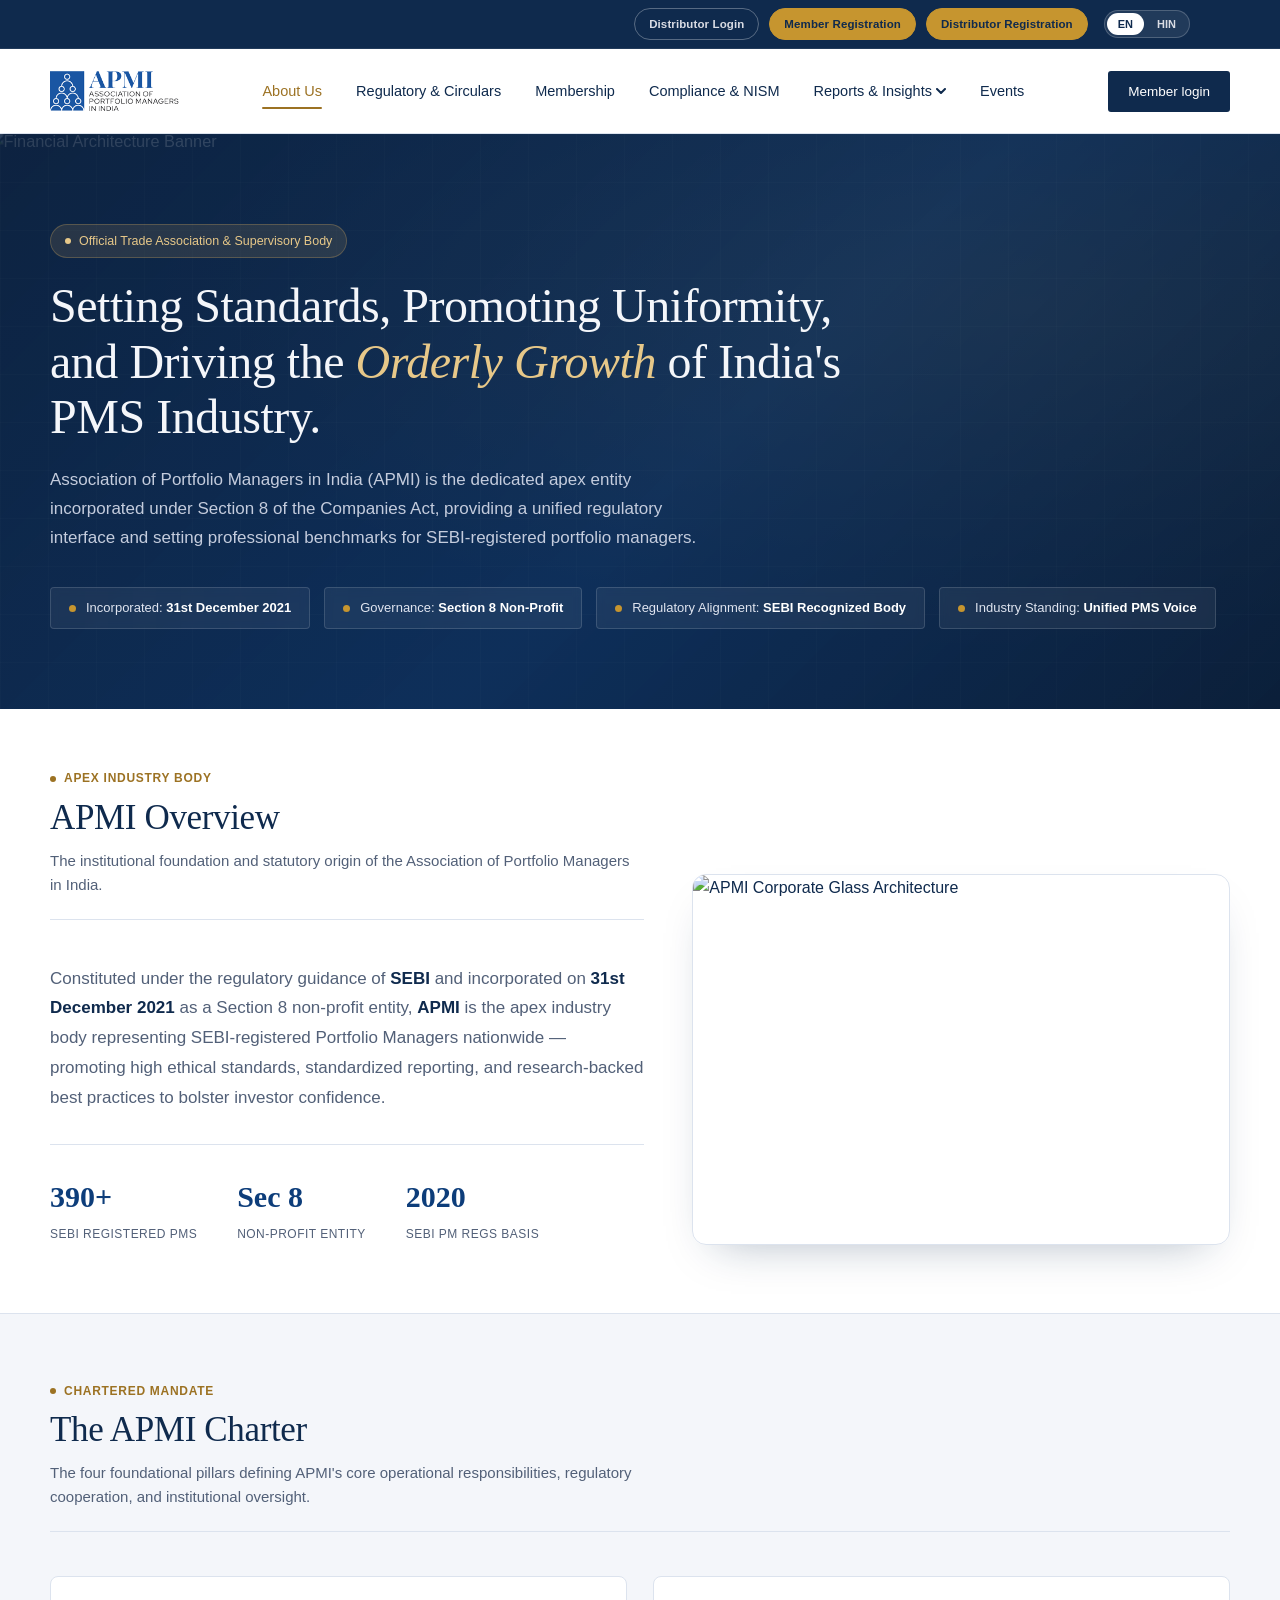
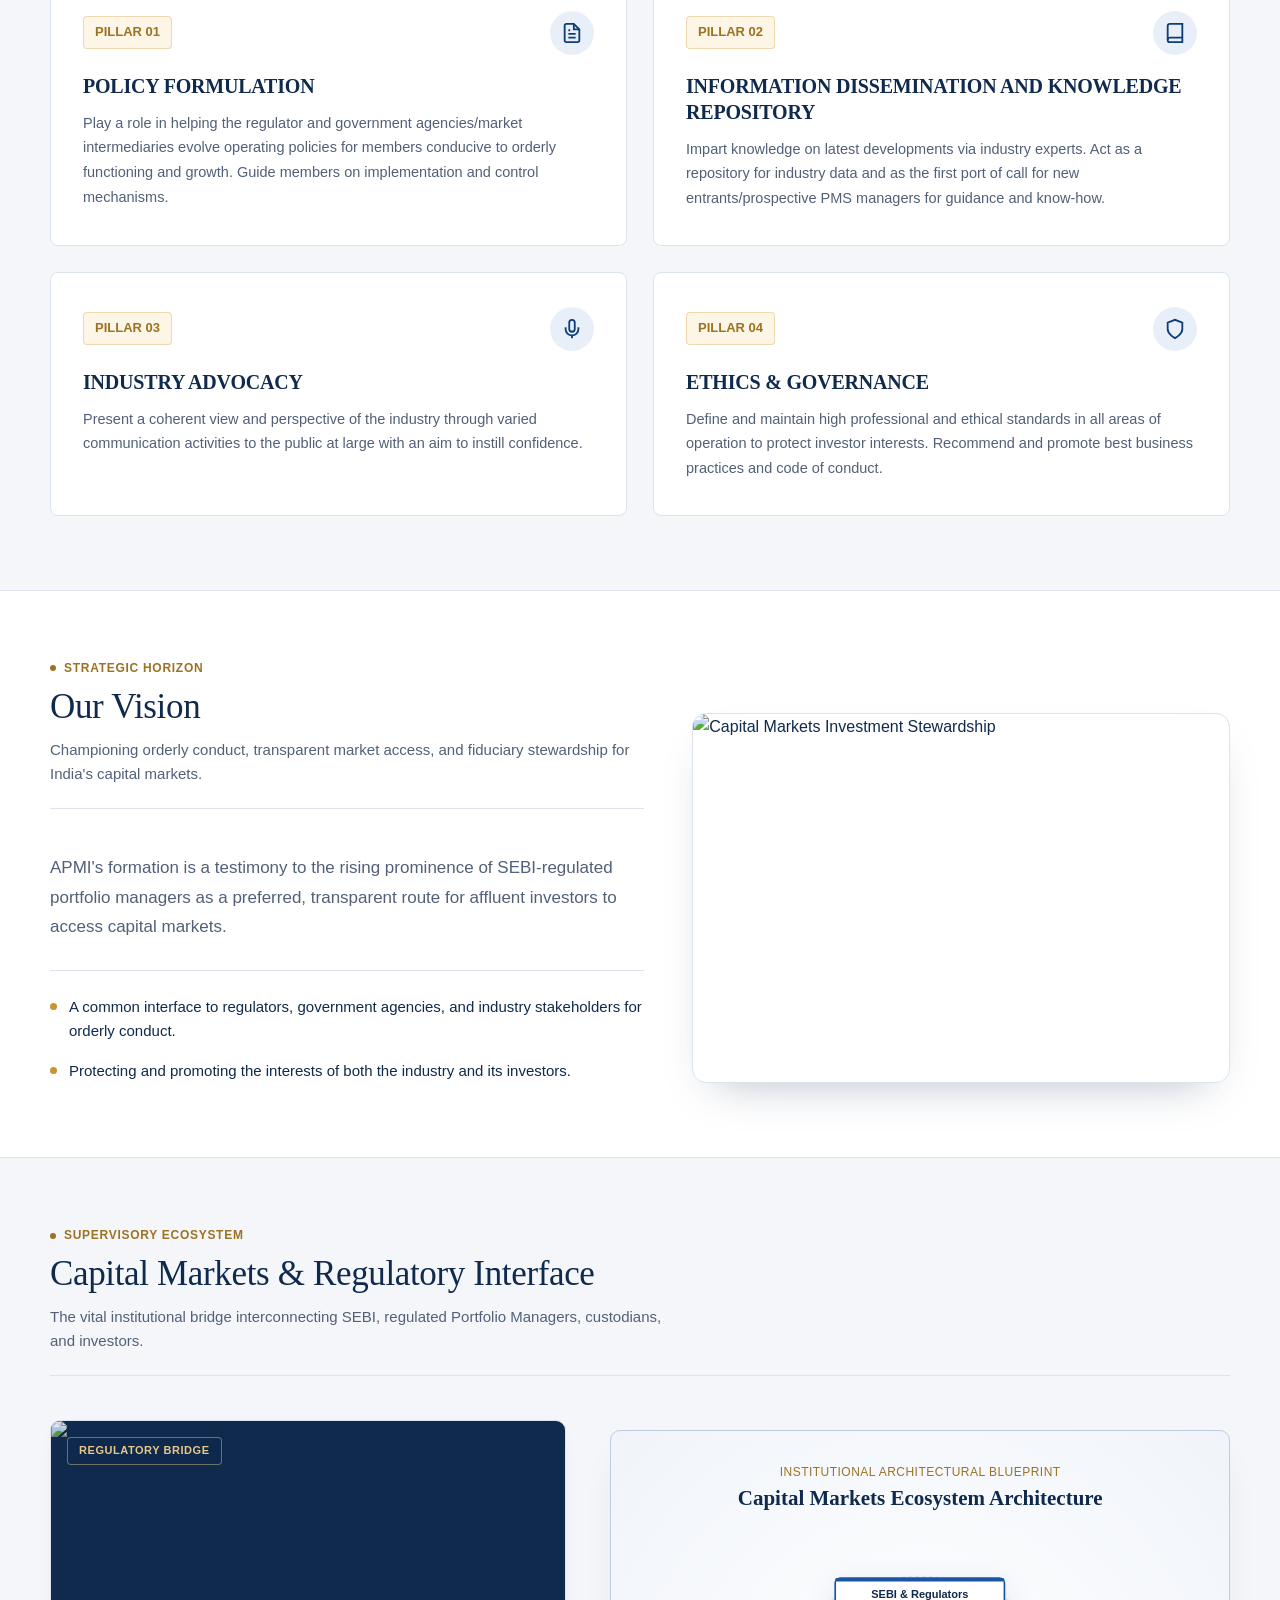
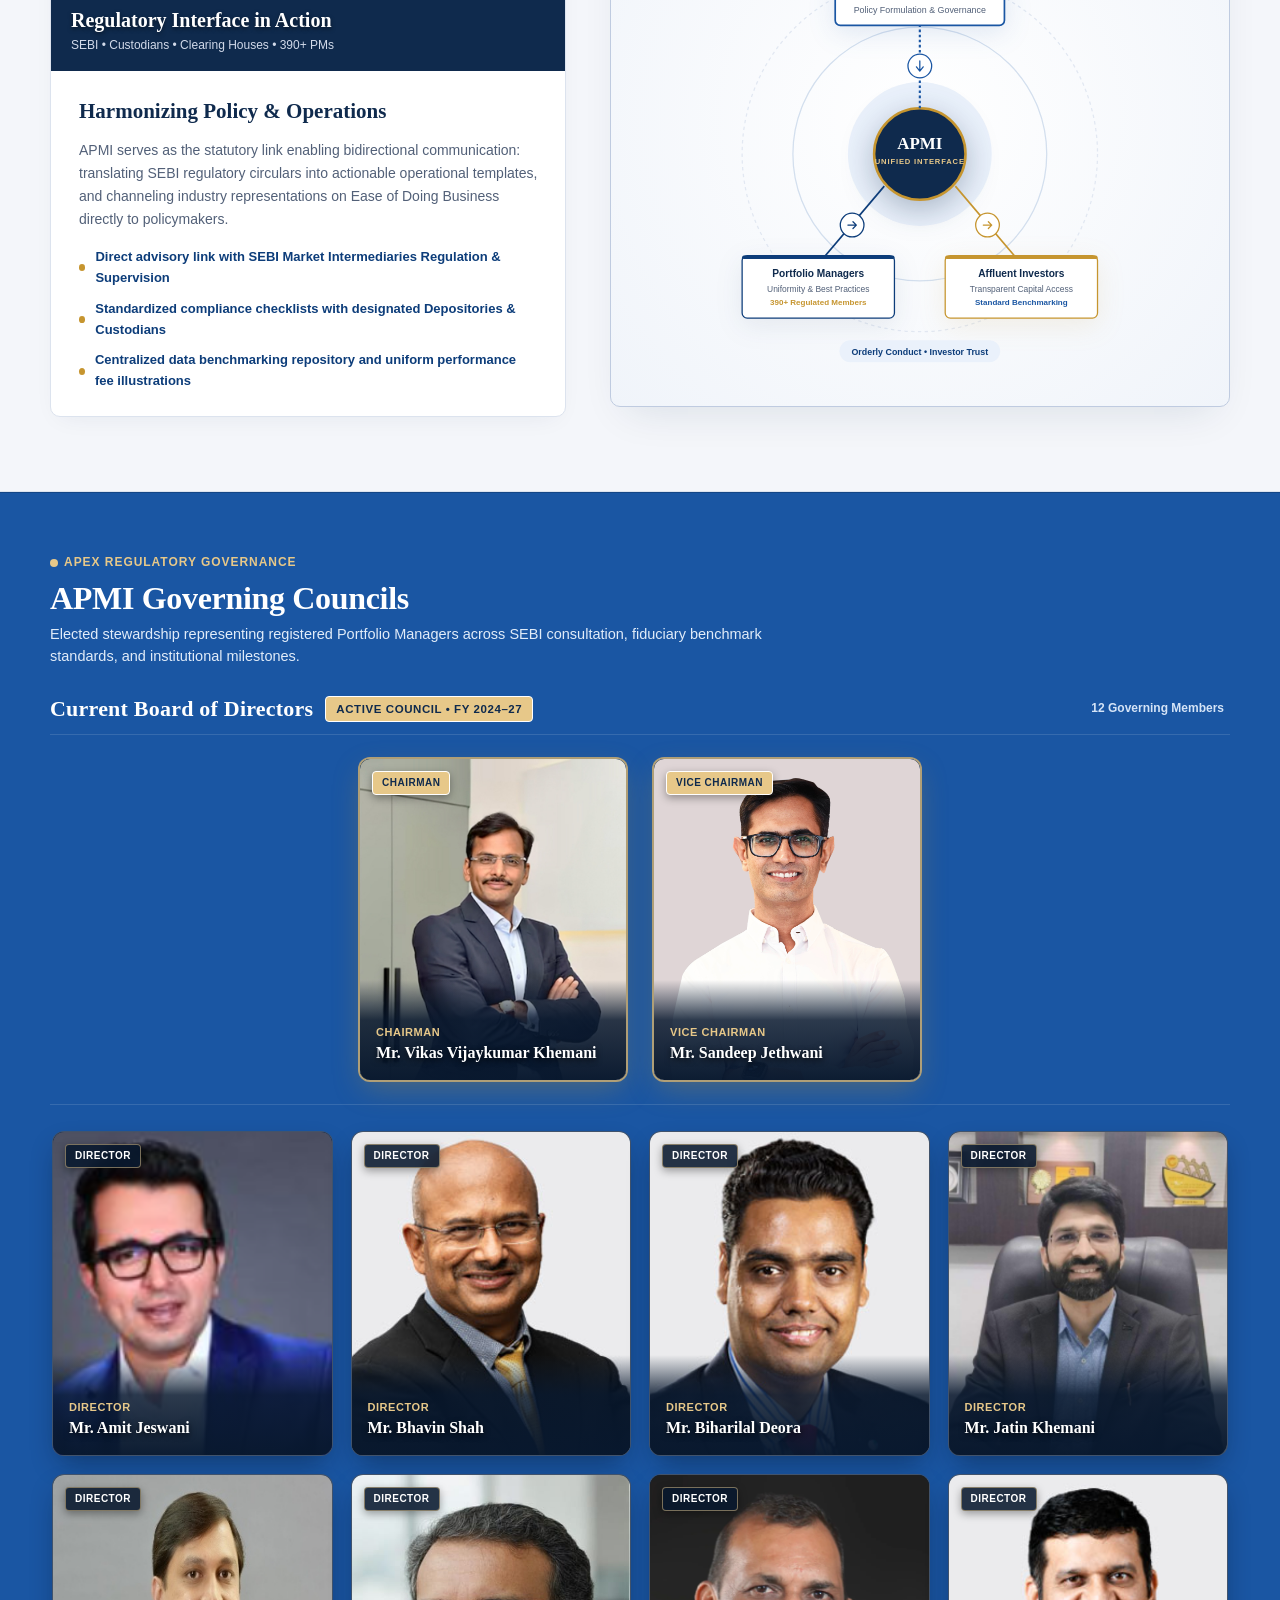
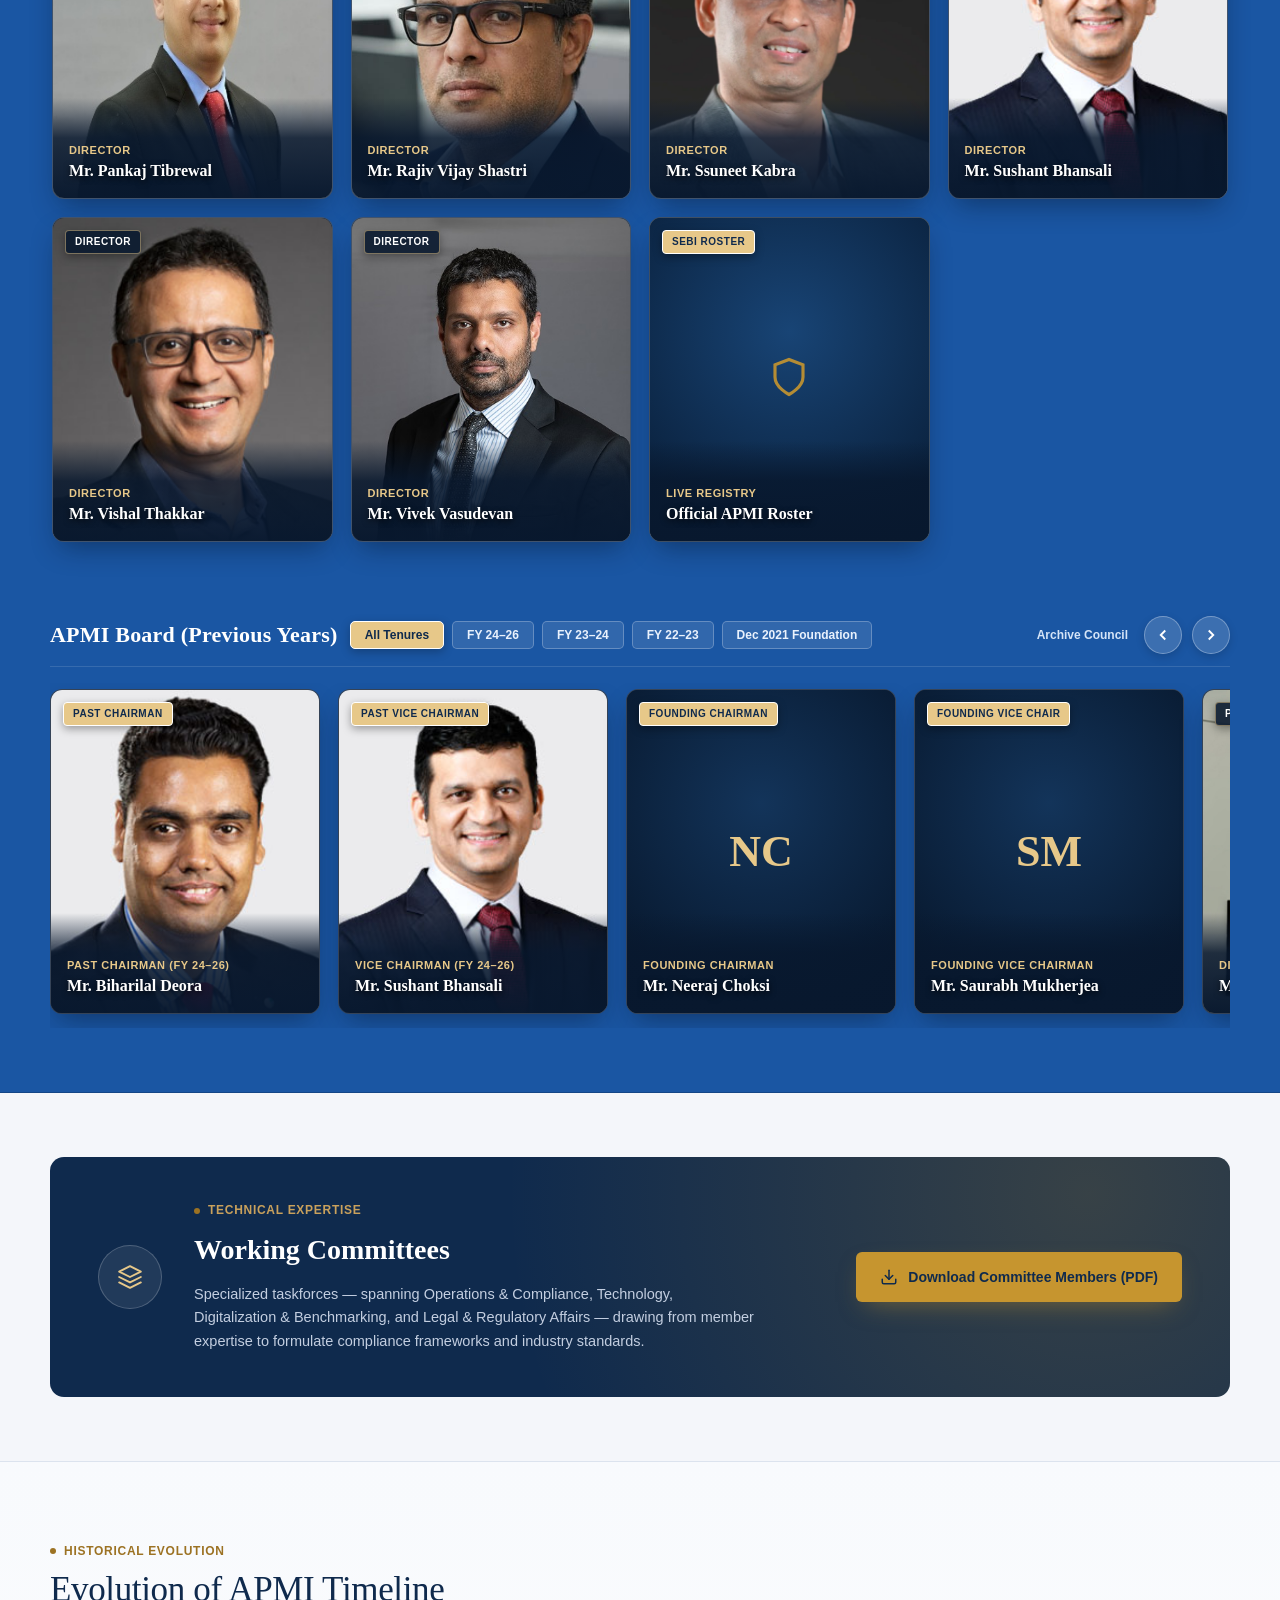
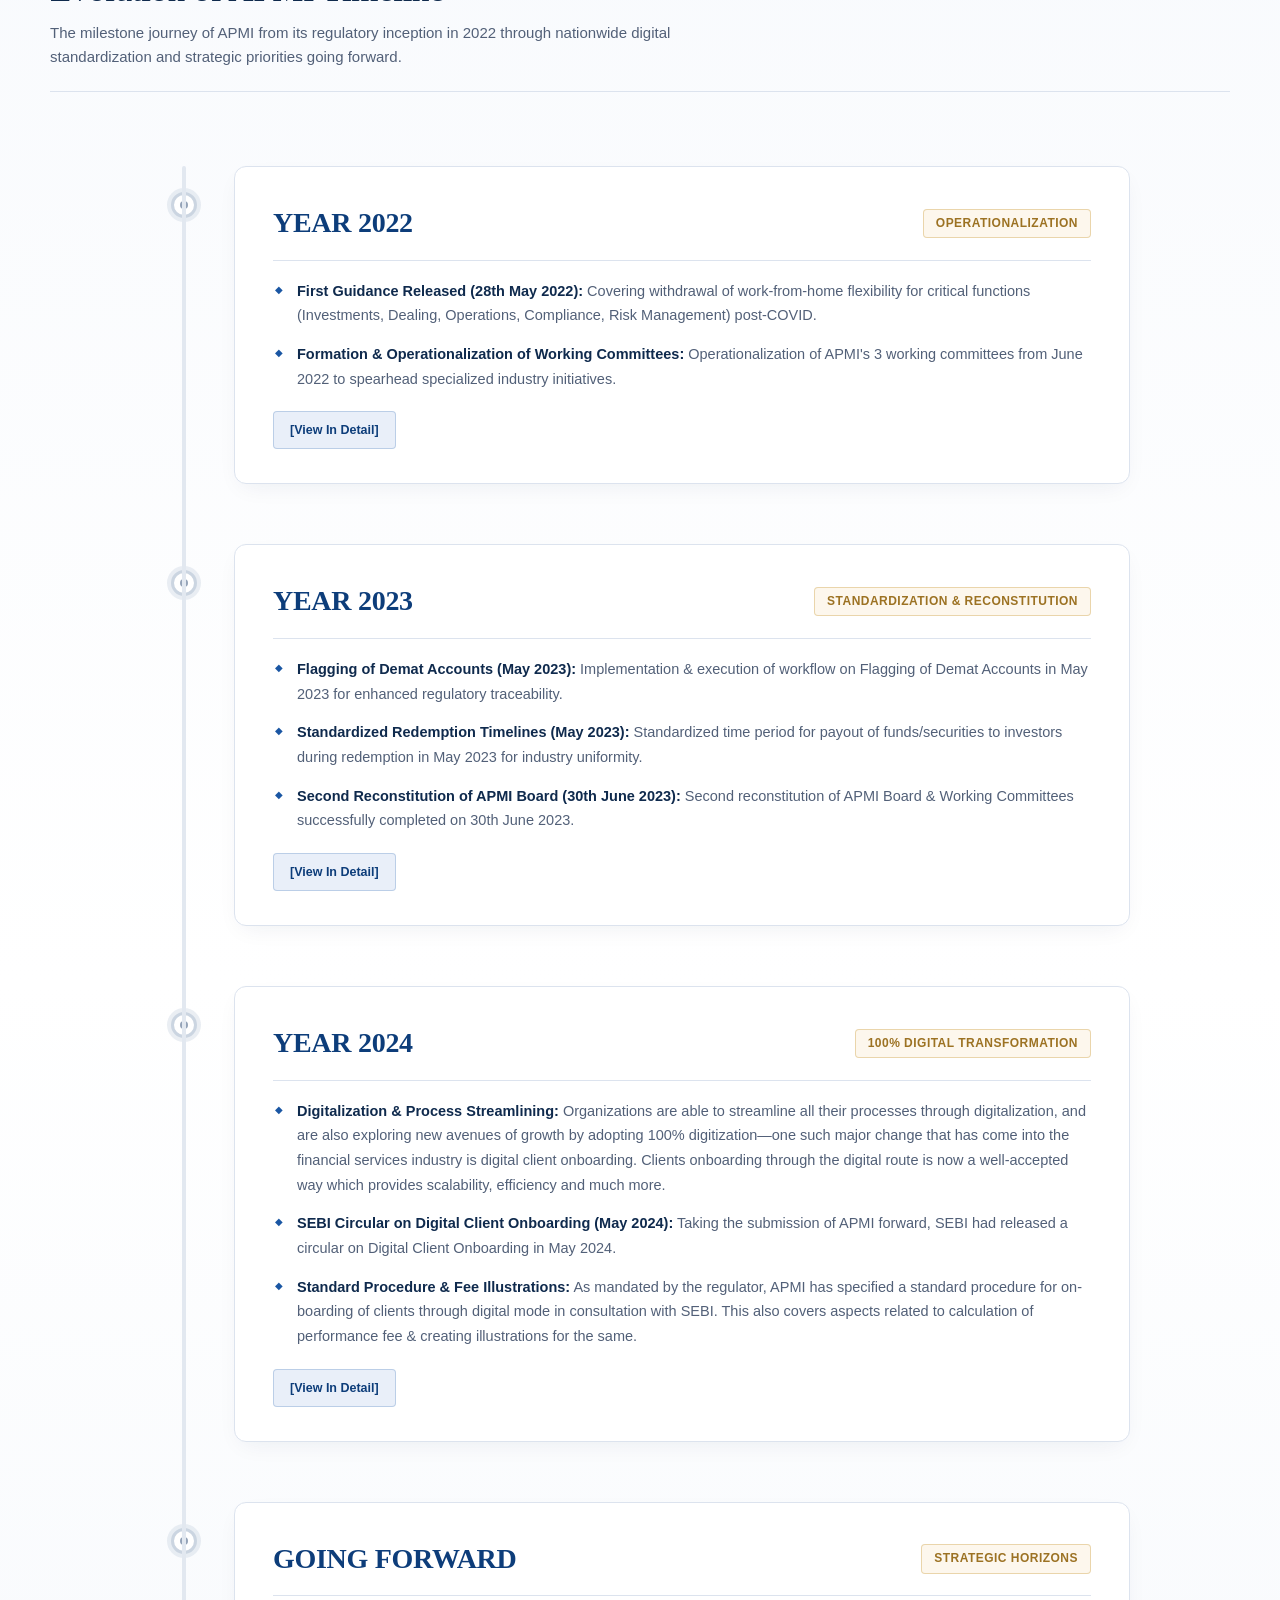
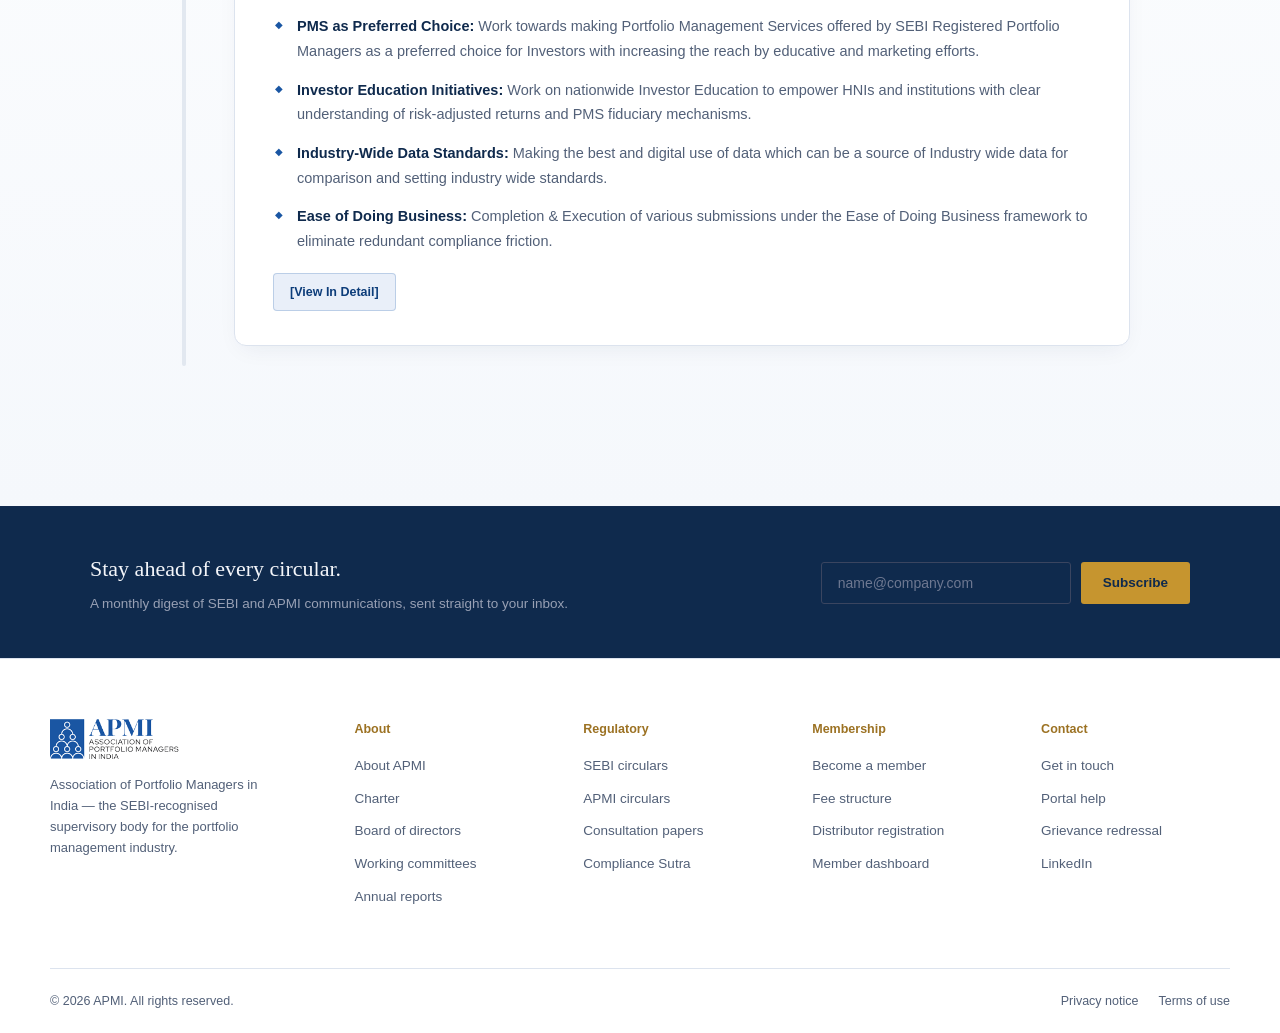
==== commit 93a96fca: "Fixes: CSS changes in about page and text updated in header" ====
--- a/about.html
+++ b/about.html
@@ -35,7 +35,7 @@
     -webkit-font-smoothing:antialiased;
   }
   a{color:inherit; text-decoration:none;}
-  .wrap{max-width:1180px; margin:0 auto; padding:0 40px;}
+  .wrap{max-width:1180px; margin:0 auto;}
   img{display:block; max-width:100%;}
 
   .btn-header-cta{background:var(--ink); color:var(--white); font-size:13.5px; padding:10px 18px; border-radius:3px; font-weight:500;}
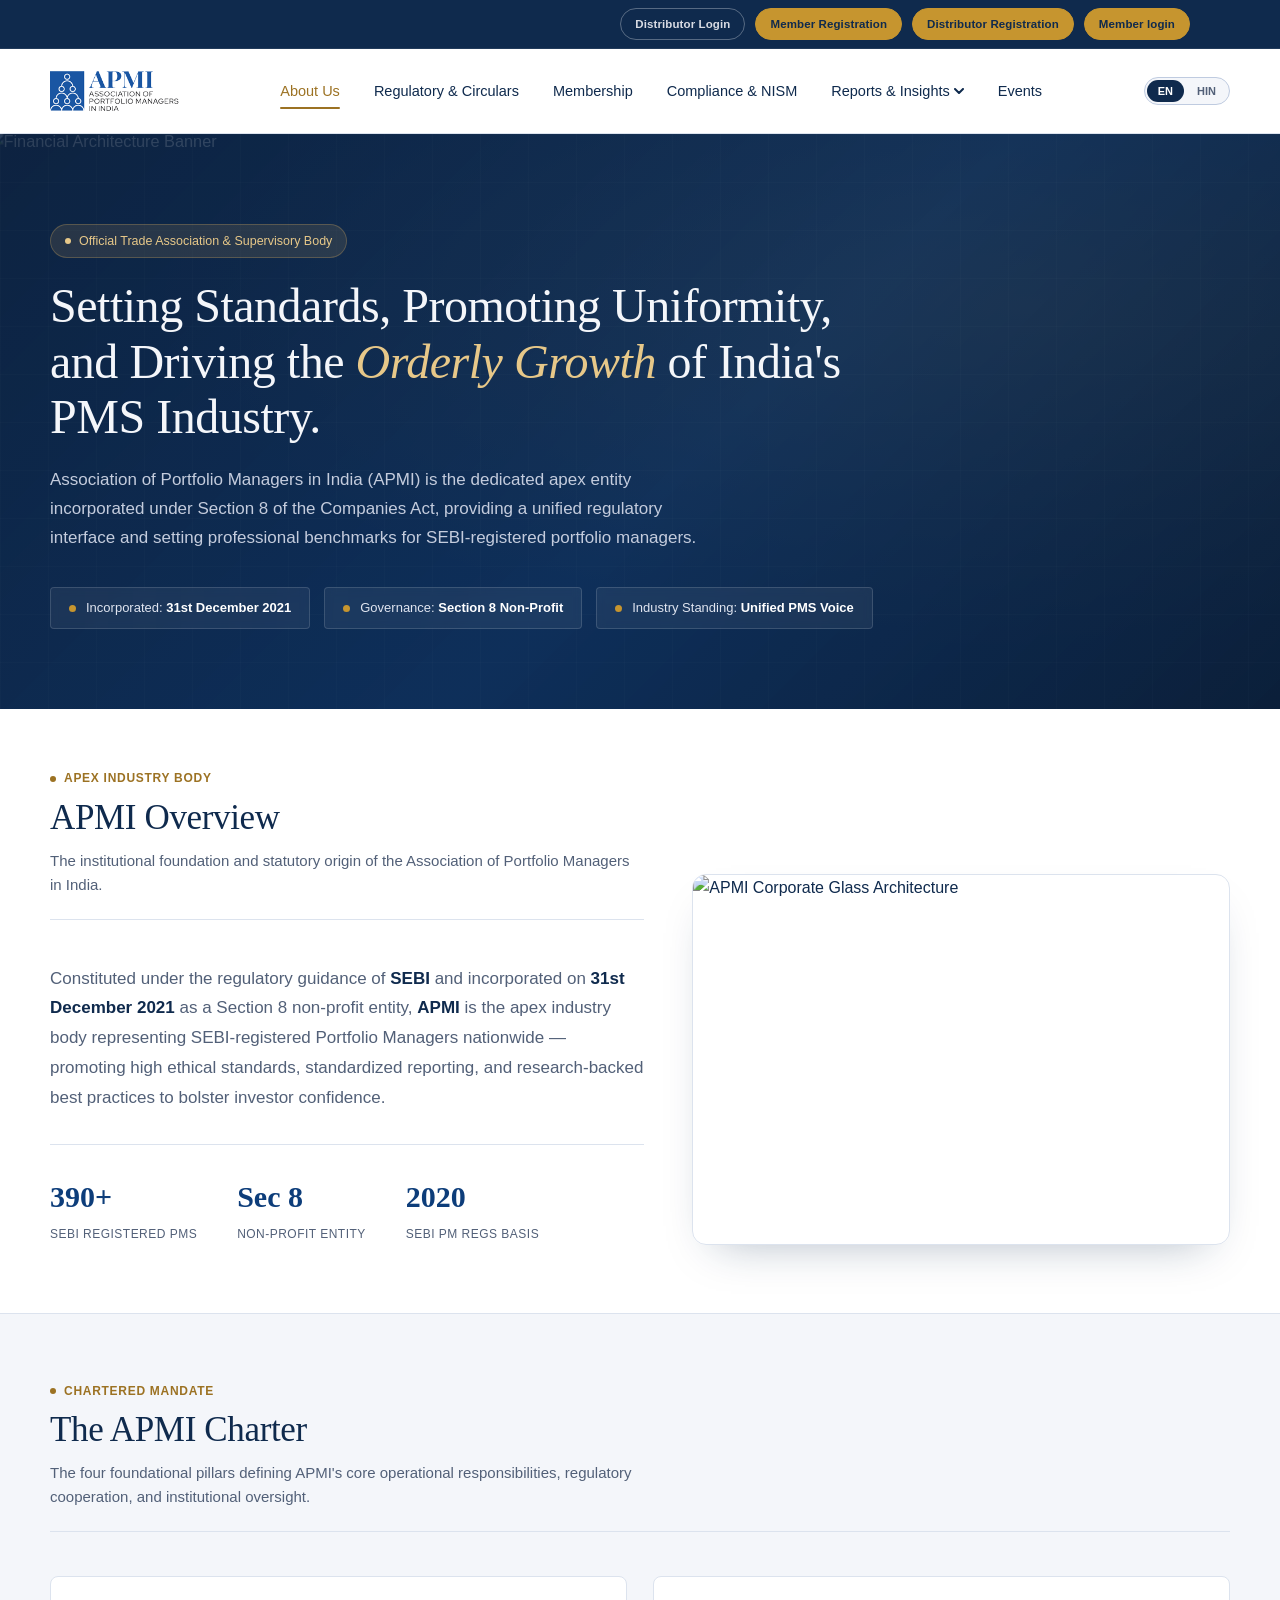
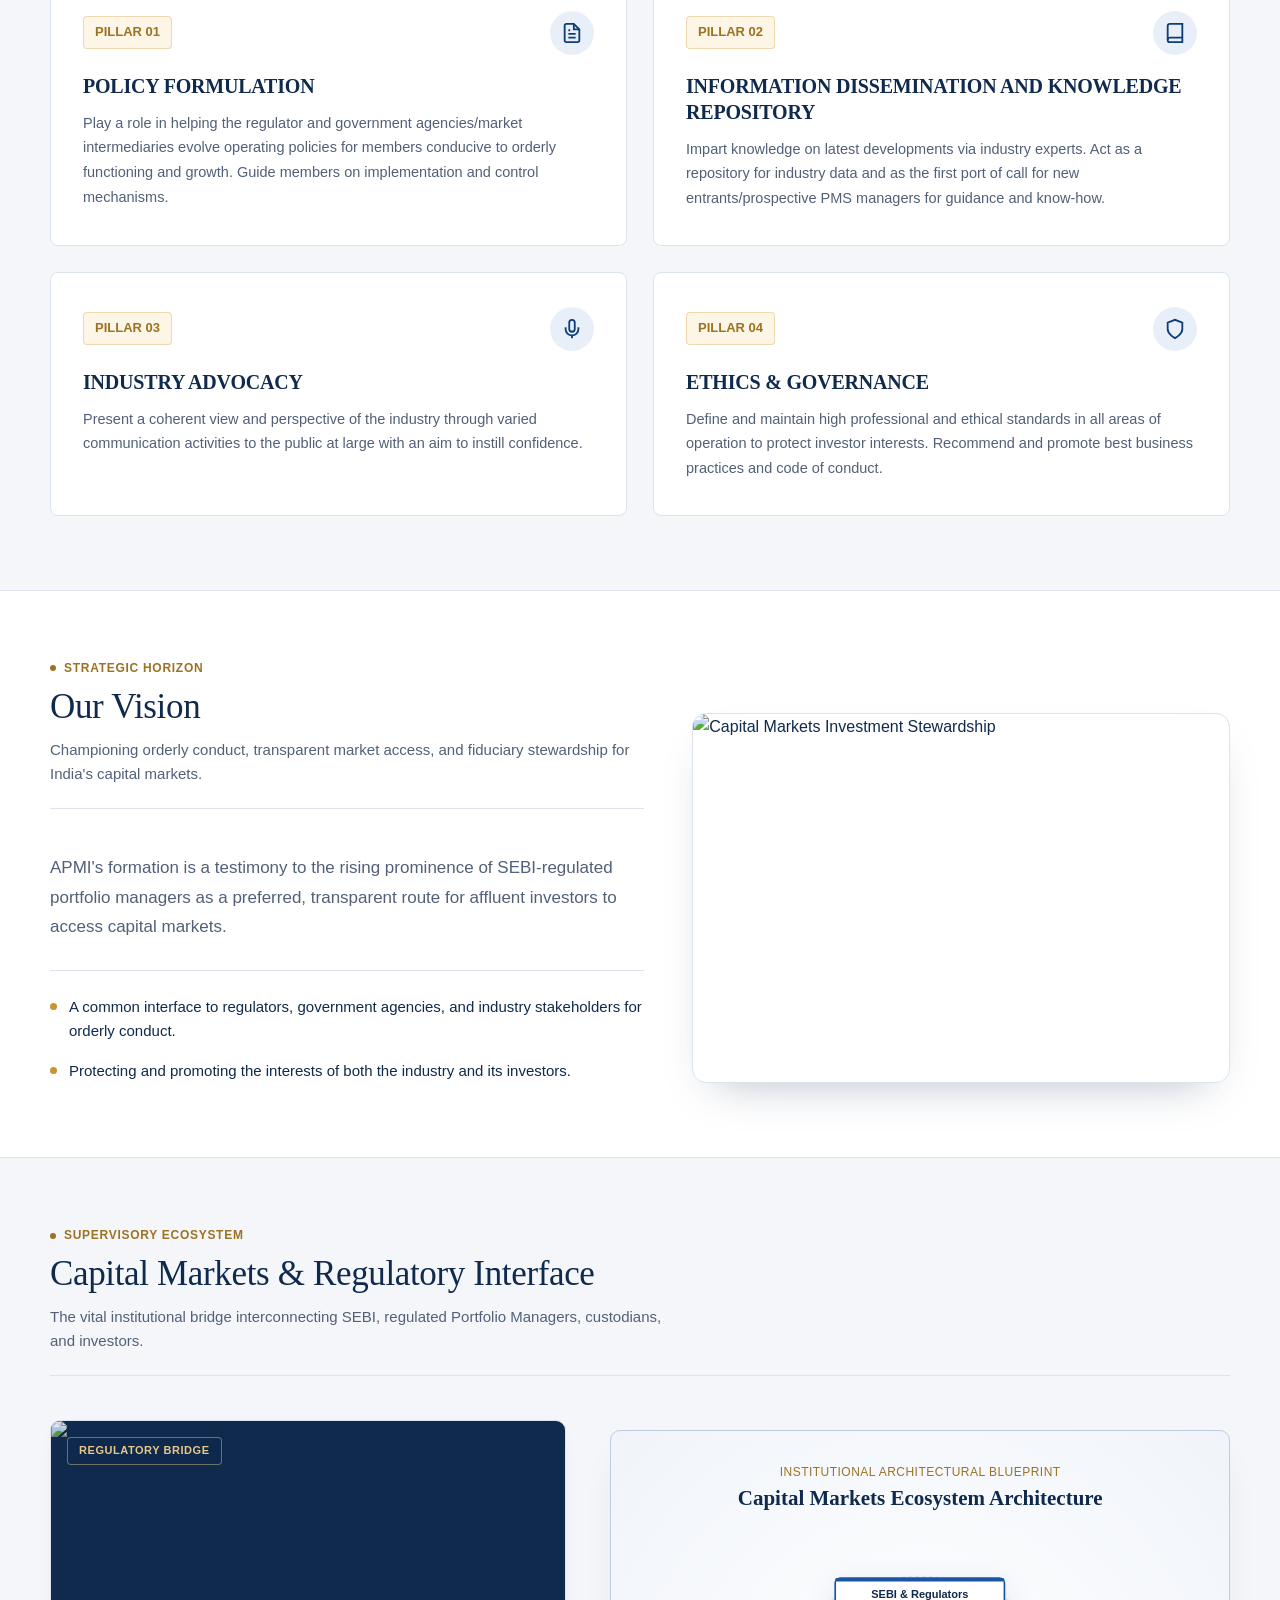
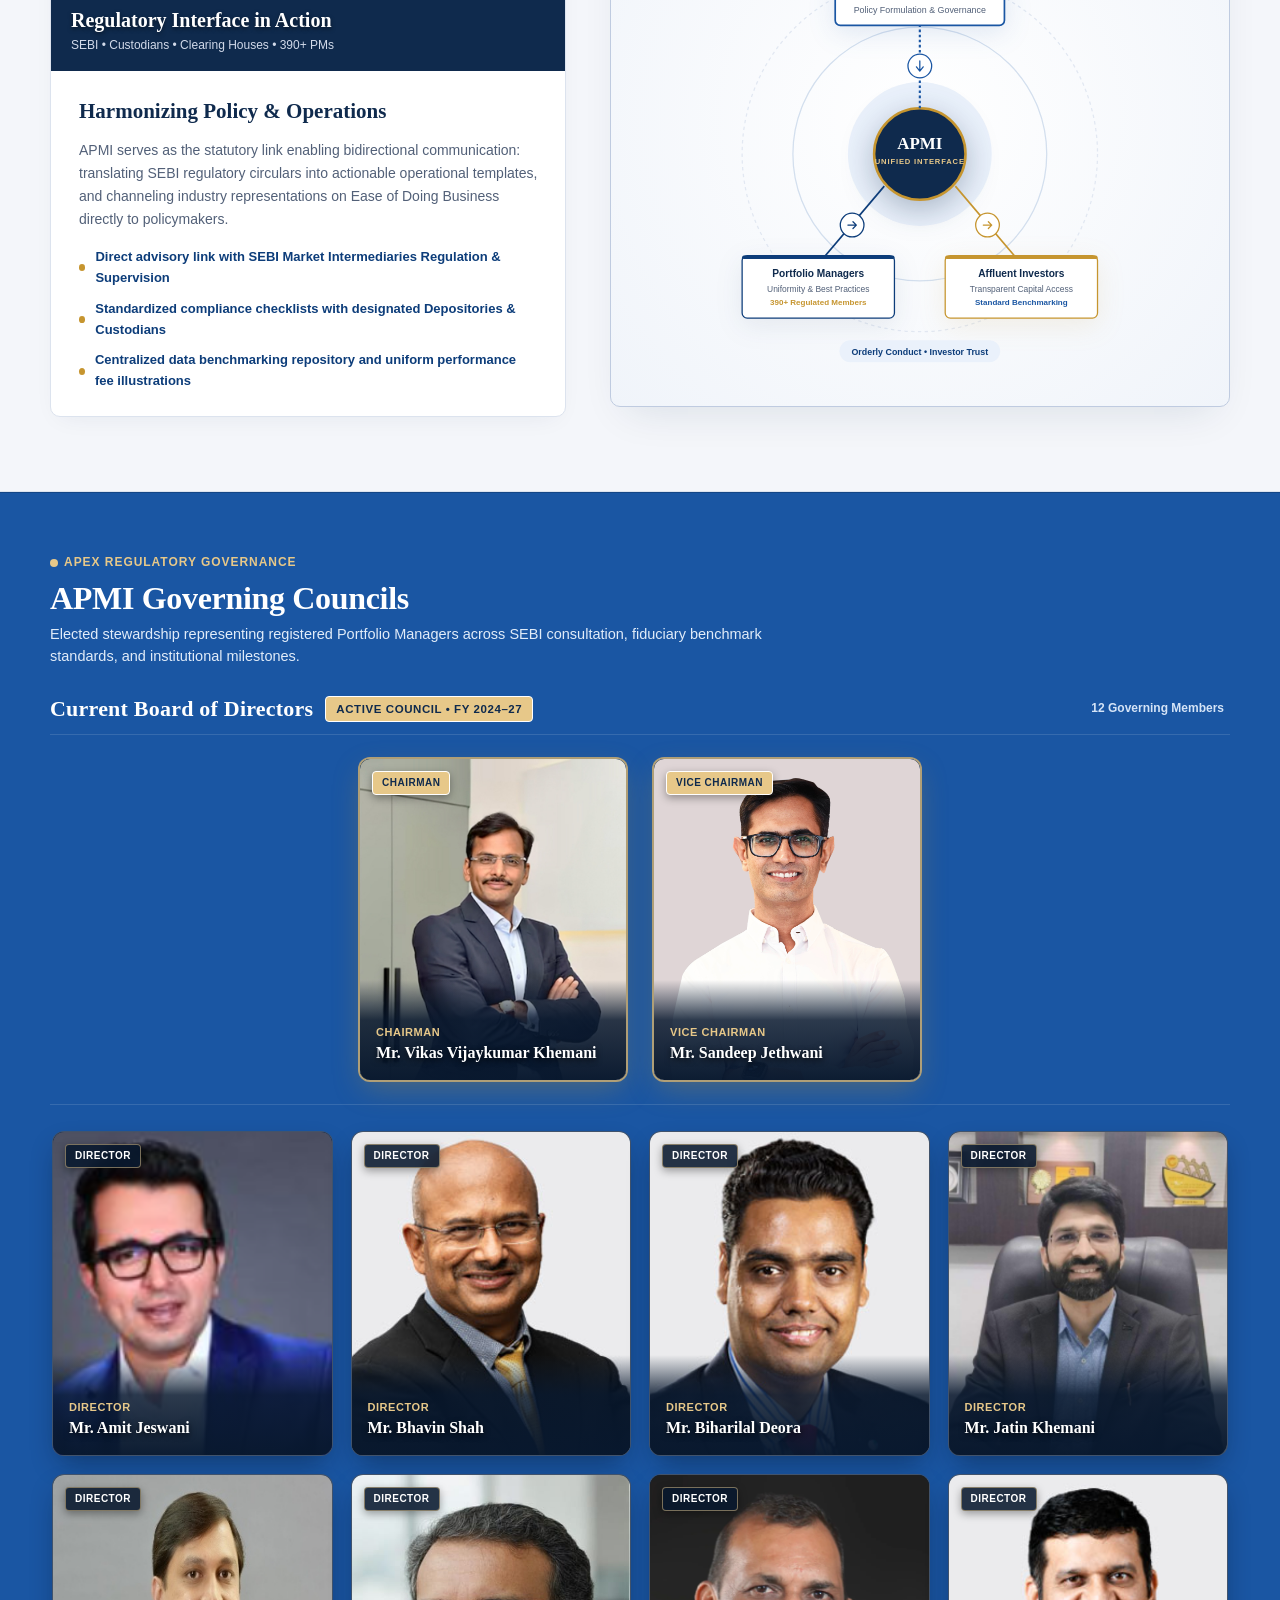
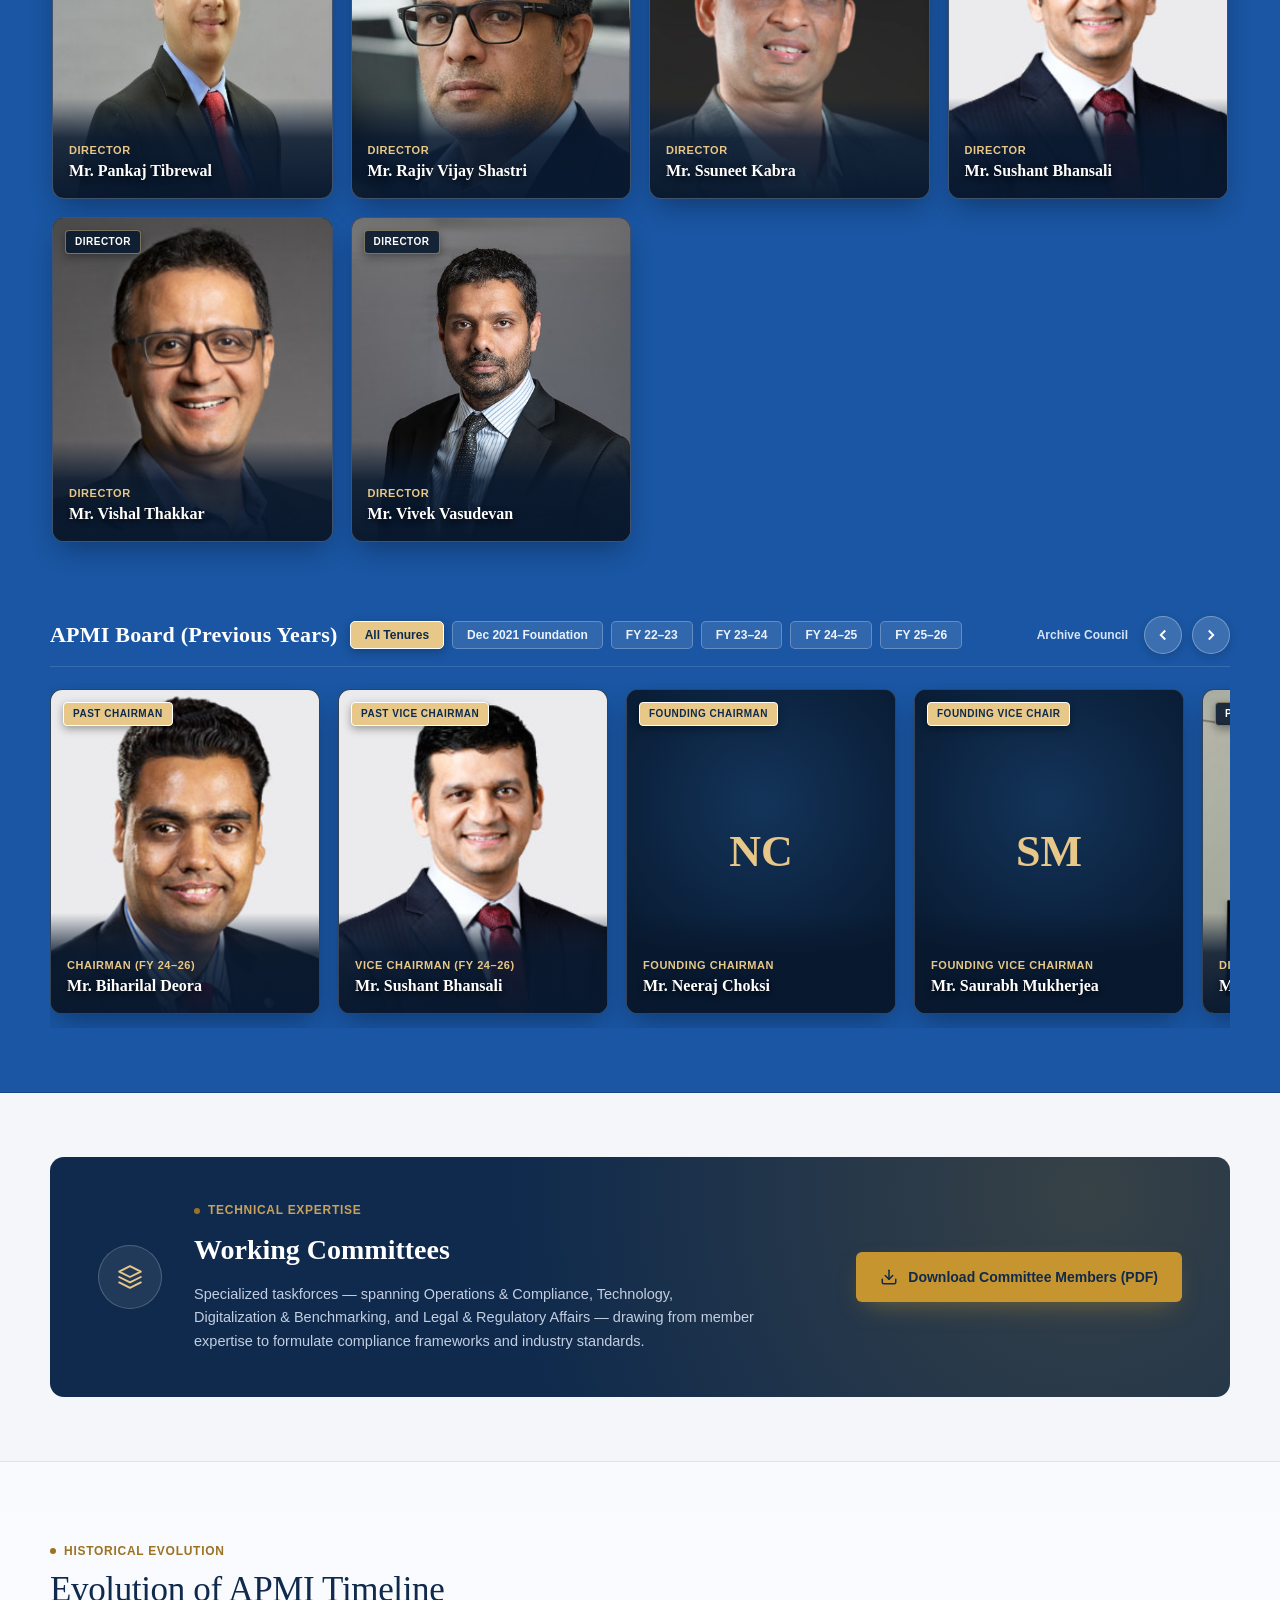
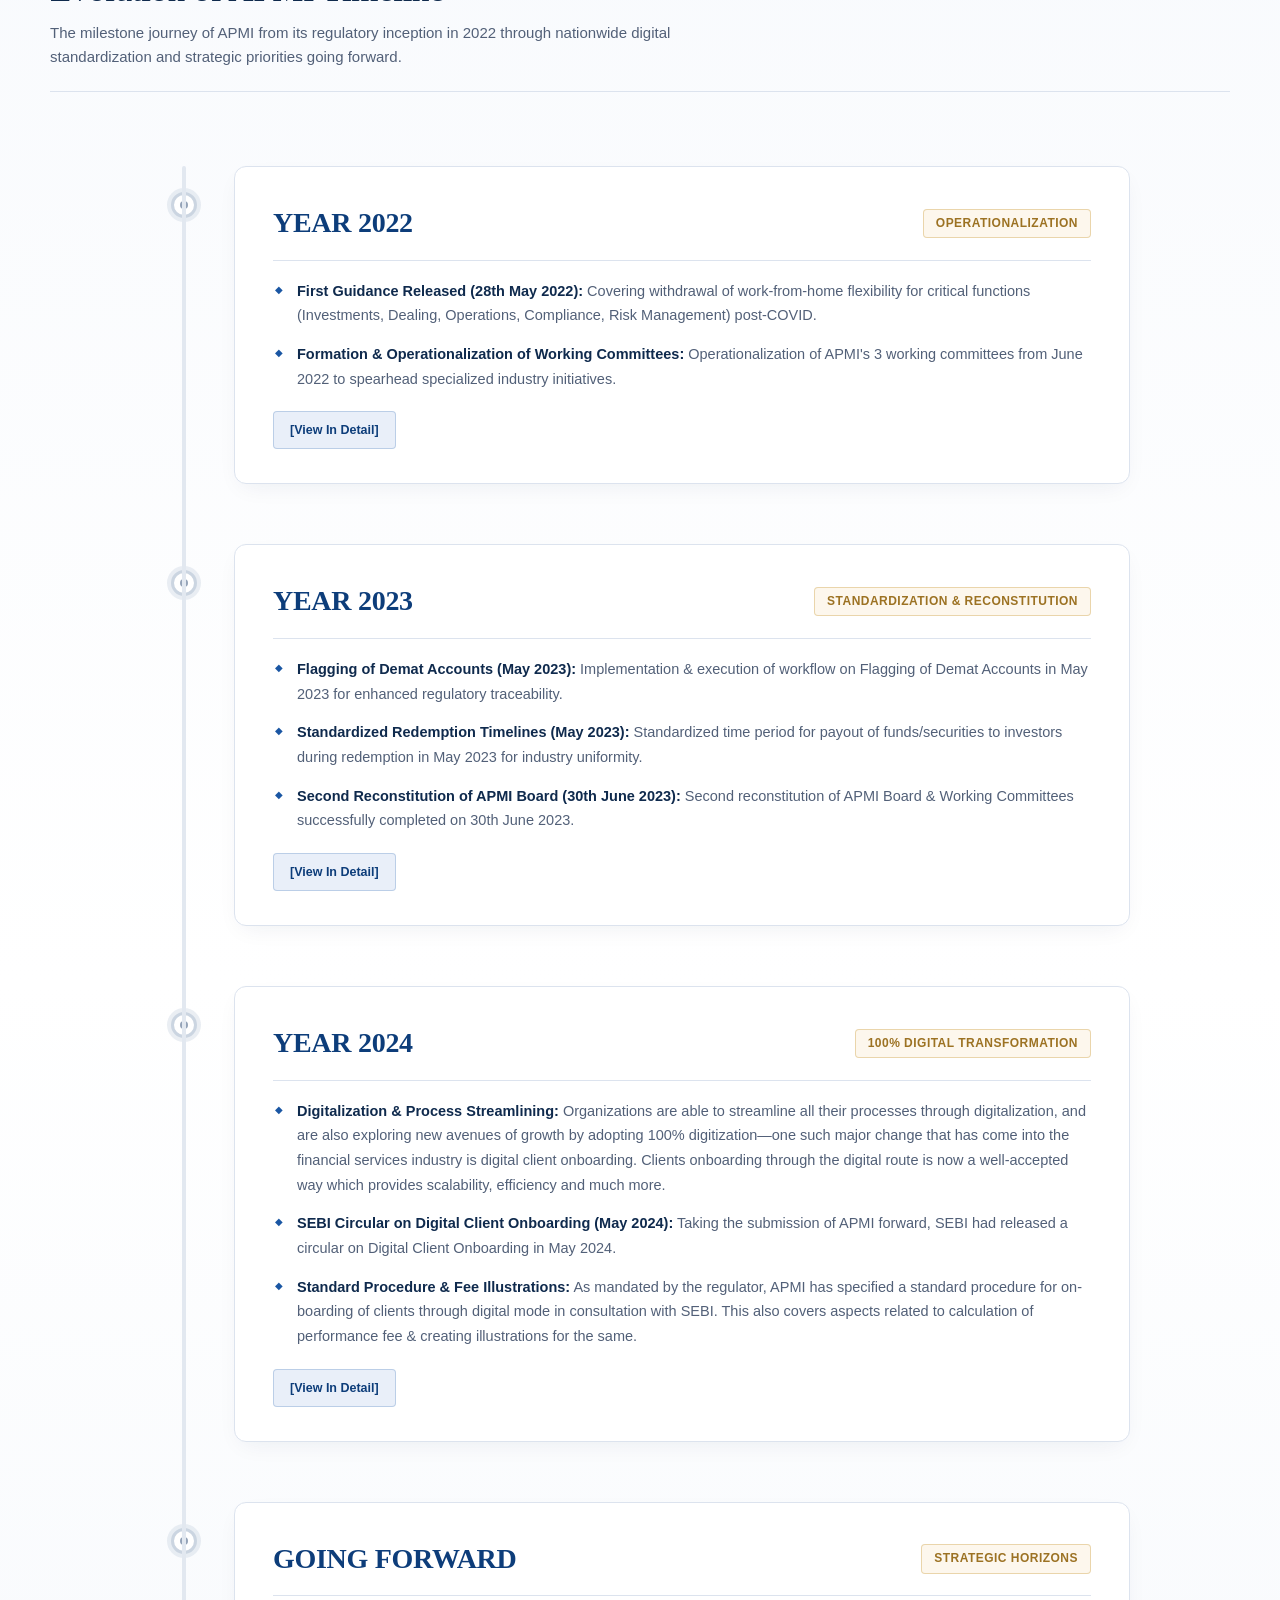
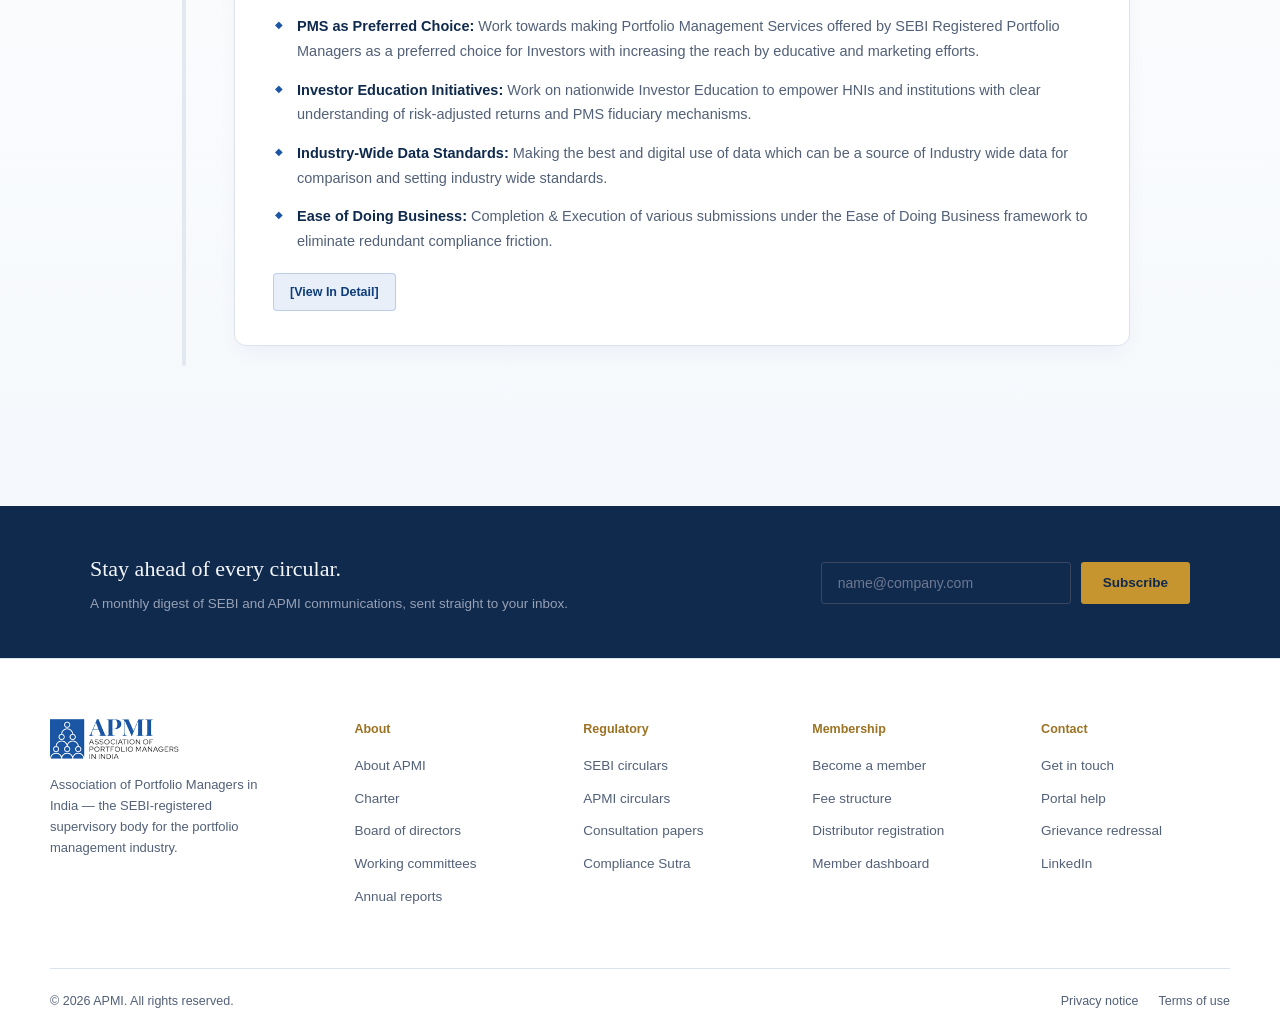
==== commit 5e304ae7: "fixes: New data added in Current Board of Directors and some content update and header changes done" ====
--- a/about.html
+++ b/about.html
@@ -6,7 +6,7 @@
 <link rel="icon" type="image/png" href="/src/assets/images/apmi-fav-icon.png">
 <link rel="stylesheet" href="/src/partials/layout.css">
 <title>About APMI — Association of Portfolio Managers in India</title>
-<meta name="description" content="Association of Portfolio Managers in India (APMI) — the industry body and SEBI-recognised supervisory entity for portfolio managers in India.">
+<meta name="description" content="Association of Portfolio Managers in India (APMI) — the industry body and SEBI-registered supervisory entity for portfolio managers in India.">
 <style>
   :root{
     --ink:#0F2A4D;
@@ -1675,10 +1675,10 @@
           <span class="dot"></span>
           <span>Governance: <b>Section 8 Non-Profit</b></span>
         </div>
-        <div class="hero-badge">
+        <!-- <div class="hero-badge">
           <span class="dot"></span>
           <span>Regulatory Alignment: <b>SEBI Recognized Body</b></span>
-        </div>
+        </div> -->
         <div class="hero-badge">
           <span class="dot"></span>
           <span>Industry Standing: <b>Unified PMS Voice</b></span>
@@ -2195,25 +2195,7 @@
               </div>
             </div>
 
-            <!-- 13. Official Portal Verification Card -->
-            <div class="gov-profile-card" style="background:#091E36;" tabindex="0">
-              <span class="gov-card-top-tag tag-gold">SEBI Roster</span>
-              <div class="gov-card-fallback-avatar" style="color:#C6952F;">
-                <svg width="42" height="42" viewBox="0 0 24 24" fill="none" stroke="currentColor" stroke-width="1.8"><path d="M12 22s8-4 8-10V5l-8-3-8 3v7c0 6 8 10 8 10z"/></svg>
-              </div>
-              <div class="gov-card-static-name-strip">
-                <span class="static-role">Live Registry</span>
-                <h4>Official APMI Roster</h4>
-              </div>
-              <div class="gov-card-hover-drawer">
-                <span class="drawer-role-badge">Statutory Verification</span>
-                <div class="drawer-name">apmiindia.org Portal</div>
-                <div class="drawer-firm">Official registered roster under SEBI (Portfolio Managers) Regulations.</div>
-                <a href="https://www.apmiindia.org/apmi/boardMembers.htm" target="_blank" rel="noopener noreferrer" style="display:inline-block; font-size:11px; font-family:var(--font-mono); font-weight:700; color:#E7C889; text-decoration:none; margin-top:4px;">
-                  Open Live Registry ↗
-                </a>
-              </div>
-            </div>
+          
 
         </div>
       </div>
@@ -2226,10 +2208,11 @@
             <!-- Filter Pills for Previous Tenures -->
             <div class="prev-filter-tabs">
               <button type="button" class="prev-filter-pill active" onclick="filterHistoricalSlider('all', this)">All Tenures</button>
-              <button type="button" class="prev-filter-pill" onclick="filterHistoricalSlider('fy2426', this)">FY 24–26</button>
+              <button type="button" class="prev-filter-pill" onclick="filterHistoricalSlider('foundation', this)">Dec 2021 Foundation</button>
+              <button type="button" class="prev-filter-pill" onclick="filterHistoricalSlider('fy2223', this)">FY 22–23</button>
               <button type="button" class="prev-filter-pill" onclick="filterHistoricalSlider('fy2324', this)">FY 23–24</button>
-              <button type="button" class="prev-filter-pill" onclick="filterHistoricalSlider('fy2223', this)">FY 22–23</button>
-              <button type="button" class="prev-filter-pill" onclick="filterHistoricalSlider('foundation', this)">Dec 2021 Foundation</button>
+              <button type="button" class="prev-filter-pill" onclick="filterHistoricalSlider('fy2425', this)">FY 24–25</button>
+              <button type="button" class="prev-filter-pill" onclick="filterHistoricalSlider('fy2526', this)">FY 25–26</button>
             </div>
           </div>
           <div class="gov-bar-controls">
@@ -2247,24 +2230,24 @@
           <div class="gov-slider-track" id="prev-board-track">
             
             <!-- HISTORIC 1: Biharilal Deora (Past Chairman) -->
-            <div class="gov-profile-card gov-card-historical" data-tenure="fy2426" tabindex="0">
+            <div class="gov-profile-card gov-card-historical" data-tenure="fy2223 fy2324 fy2425 fy2526" tabindex="0">
               <span class="gov-card-top-tag tag-gold">Past Chairman</span>
               <div class="gov-card-fallback-avatar">BD</div>
               <img class="gov-card-photo" src="/images/board/biharilal-deora.jpg" alt="Mr. Biharilal Deora" loading="lazy" referrerpolicy="no-referrer" onerror="this.style.opacity='0'" />
               <div class="gov-card-static-name-strip">
-                <span class="static-role">Past Chairman (FY 24–26)</span>
+                <span class="static-role">Chairman (FY 24–26)</span>
                 <h4>Mr. Biharilal Deora</h4>
               </div>
               <div class="gov-card-hover-drawer">
                 <span class="drawer-role-badge">Past Chairman</span>
                 <div class="drawer-name">Mr. Biharilal Deora</div>
                 <div class="drawer-firm">Abakkus Asset Manager Private Limited</div>
-                <div class="drawer-meta-pill"><span class="dot"></span> Chairman &bull; FY 2024–26</div>
+                <div class="drawer-meta-pill"><span class="dot"></span> Director FY 2022–24 &bull; Chairman FY 2024–26</div>
               </div>
             </div>
 
             <!-- HISTORIC 2: Sushant Bhansali (Past Vice Chairman) -->
-            <div class="gov-profile-card gov-card-historical" data-tenure="fy2426 fy2223 fy2324" tabindex="0">
+            <div class="gov-profile-card gov-card-historical" data-tenure="fy2223 fy2324 fy2425 fy2526" tabindex="0">
               <span class="gov-card-top-tag tag-gold">Past Vice Chairman</span>
               <div class="gov-card-fallback-avatar">SB</div>
               <img class="gov-card-photo" src="/images/board/sushant-bhansali.jpg" alt="Mr. Sushant Bhansali" loading="lazy" referrerpolicy="no-referrer" onerror="this.style.opacity='0'" />
@@ -2313,7 +2296,7 @@
             </div>
 
             <!-- HISTORIC 5: Vikas Vijaykumar Khemani (Director, FY 25–26) -->
-            <div class="gov-profile-card gov-card-historical" data-tenure="fy2426" tabindex="0">
+            <div class="gov-profile-card gov-card-historical" data-tenure="fy2526" tabindex="0">
               <span class="gov-card-top-tag">Past Director</span>
               <div class="gov-card-fallback-avatar">VK</div>
               <img class="gov-card-photo" src="/images/board/vikas-khemani.jpg" alt="Mr. Vikas Vijaykumar Khemani" loading="lazy" referrerpolicy="no-referrer" onerror="this.style.opacity='0'" />
@@ -2330,7 +2313,7 @@
             </div>
 
             <!-- HISTORIC 6: Sandeep Jethwani (Director, FY 24–26) -->
-            <div class="gov-profile-card gov-card-historical" data-tenure="fy2426" tabindex="0">
+            <div class="gov-profile-card gov-card-historical" data-tenure="fy2425 fy2526" tabindex="0">
               <span class="gov-card-top-tag">Past Director</span>
               <div class="gov-card-fallback-avatar">SJ</div>
               <img class="gov-card-photo" src="/images/board/sandeep-jethwani.jpg" alt="Mr. Sandeep Jethwani" loading="lazy" referrerpolicy="no-referrer" onerror="this.style.opacity='0'" />
@@ -2363,7 +2346,7 @@
             </div>
 
             <!-- HISTORIC 8: Amisha Niraj Vohra -->
-            <div class="gov-profile-card gov-card-historical" data-tenure="fy2223 fy2324 fy2426" tabindex="0">
+            <div class="gov-profile-card gov-card-historical" data-tenure="fy2223 fy2324 fy2425" tabindex="0">
               <span class="gov-card-top-tag">Past Director</span>
               <div class="gov-card-fallback-avatar">AV</div>
               <div class="gov-card-static-name-strip">
@@ -2379,7 +2362,7 @@
             </div>
 
             <!-- HISTORIC 9: Sunil Rohokale -->
-            <div class="gov-profile-card gov-card-historical" data-tenure="fy2426" tabindex="0">
+            <div class="gov-profile-card gov-card-historical" data-tenure="fy2425 fy2526" tabindex="0">
               <span class="gov-card-top-tag">Past Director</span>
               <div class="gov-card-fallback-avatar">SR</div>
               <div class="gov-card-static-name-strip">
@@ -2395,7 +2378,7 @@
             </div>
 
             <!-- HISTORIC 10: Hiren Haresh Ved -->
-            <div class="gov-profile-card gov-card-historical" data-tenure="fy2223 fy2324 fy2426" tabindex="0">
+            <div class="gov-profile-card gov-card-historical" data-tenure="fy2223 fy2324 fy2425" tabindex="0">
               <span class="gov-card-top-tag">Past Director</span>
               <div class="gov-card-fallback-avatar">HV</div>
               <div class="gov-card-static-name-strip">
@@ -2427,7 +2410,7 @@
             </div>
 
             <!-- HISTORIC 12: Deepak Shenoy -->
-            <div class="gov-profile-card gov-card-historical" data-tenure="fy2324 fy2426" tabindex="0">
+            <div class="gov-profile-card gov-card-historical" data-tenure="fy2324 fy2425 fy2526" tabindex="0">
               <span class="gov-card-top-tag">Past Director</span>
               <div class="gov-card-fallback-avatar">DS</div>
               <div class="gov-card-static-name-strip">
@@ -2443,7 +2426,7 @@
             </div>
 
             <!-- HISTORIC 13: Ayush Mittal -->
-            <div class="gov-profile-card gov-card-historical" data-tenure="fy2324 fy2426" tabindex="0">
+            <div class="gov-profile-card gov-card-historical" data-tenure="fy2324 fy2425 fy2526" tabindex="0">
               <span class="gov-card-top-tag">Past Director</span>
               <div class="gov-card-fallback-avatar">AM</div>
               <div class="gov-card-static-name-strip">
@@ -2459,7 +2442,7 @@
             </div>
 
             <!-- HISTORIC 14: Manish Bhandari -->
-            <div class="gov-profile-card gov-card-historical" data-tenure="fy2324 fy2426" tabindex="0">
+            <div class="gov-profile-card gov-card-historical" data-tenure="fy2324 fy2425 fy2526" tabindex="0">
               <span class="gov-card-top-tag">Past Director</span>
               <div class="gov-card-fallback-avatar">MB</div>
               <div class="gov-card-static-name-strip">
@@ -2523,7 +2506,7 @@
             </div>
 
             <!-- HISTORIC 18: Sonal Minhas -->
-            <div class="gov-profile-card gov-card-historical" data-tenure="fy2223 fy2324 fy2426" tabindex="0">
+            <div class="gov-profile-card gov-card-historical" data-tenure="fy2223 fy2324 fy2425" tabindex="0">
               <span class="gov-card-top-tag">Past Director</span>
               <div class="gov-card-fallback-avatar">SM</div>
               <div class="gov-card-static-name-strip">
@@ -2539,7 +2522,7 @@
             </div>
 
             <!-- HISTORIC 19: Bhavin Shah -->
-            <div class="gov-profile-card gov-card-historical" data-tenure="fy2324 fy2426" tabindex="0">
+            <div class="gov-profile-card gov-card-historical" data-tenure="fy2324 fy2425 fy2526" tabindex="0">
               <span class="gov-card-top-tag">Past Director</span>
               <div class="gov-card-fallback-avatar">BS</div>
               <div class="gov-card-static-name-strip">
@@ -2555,23 +2538,23 @@
             </div>
 
             <!-- HISTORIC 20: Vivek Vasudevan -->
-            <div class="gov-profile-card gov-card-historical" data-tenure="fy2426" tabindex="0">
+            <div class="gov-profile-card gov-card-historical" data-tenure="fy2223 fy2425 fy2526" tabindex="0">
               <span class="gov-card-top-tag">Past Director</span>
               <div class="gov-card-fallback-avatar">VV</div>
               <div class="gov-card-static-name-strip">
-                <span class="static-role">Director FY 24–26</span>
+                <span class="static-role">Director FY 22–26</span>
                 <h4>Mr. Vivek Vasudevan</h4>
               </div>
               <div class="gov-card-hover-drawer">
                 <span class="drawer-role-badge">Director</span>
                 <div class="drawer-name">Mr. Vivek Vasudevan</div>
                 <div class="drawer-firm">Agreya Capital Advisors LLP</div>
-                <div class="drawer-meta-pill"><span class="dot"></span> Governing Council &bull; FY 2024–26</div>
+                <div class="drawer-meta-pill"><span class="dot"></span> Governing Council &bull; FY 2022–23, FY 2024–26</div>
               </div>
             </div>
 
             <!-- HISTORIC 21: Jatin Khemani -->
-            <div class="gov-profile-card gov-card-historical" data-tenure="fy2426" tabindex="0">
+            <div class="gov-profile-card gov-card-historical" data-tenure="fy2526" tabindex="0">
               <span class="gov-card-top-tag">Past Director</span>
               <div class="gov-card-fallback-avatar">JK</div>
               <div class="gov-card-static-name-strip">
@@ -2587,7 +2570,7 @@
             </div>
 
             <!-- HISTORIC 22: Rajiv Vijay Shastri -->
-            <div class="gov-profile-card gov-card-historical" data-tenure="fy2426" tabindex="0">
+            <div class="gov-profile-card gov-card-historical" data-tenure="fy2526" tabindex="0">
               <span class="gov-card-top-tag">Past Director</span>
               <div class="gov-card-fallback-avatar">RS</div>
               <div class="gov-card-static-name-strip">
--- a/src/partials/layout.css
+++ b/src/partials/layout.css
@@ -12,10 +12,6 @@
 .utility-btn:hover{border-color:#fff; background:rgba(255,255,255,.08); color:#fff;}
 .utility-btn-accent{background:var(--brass); border-color:var(--brass); color:var(--ink);}
 .utility-btn-accent:hover{background:#C08A3A; border-color:#C08A3A; color:var(--ink);}
-.lang-toggle{display:flex; gap:2px; background:rgba(255,255,255,.08); border:1px solid rgba(255,255,255,.2); border-radius:20px; padding:2px;}
-.lang-btn{background:transparent; border:none; color:#D9DCE4; font-size:11px; font-weight:600; padding:5px 11px; border-radius:16px; cursor:pointer; font-family:inherit; transition:all .18s ease;}
-.lang-btn:hover{color:#fff;}
-.lang-btn.active{background:var(--paper-raised); color:var(--ink);}
 
 /* ---------- header ---------- */
 header{background:var(--paper-raised); border-bottom:1px solid var(--rule); position:sticky; top:0; z-index:70; transition:box-shadow .35s ease;}
@@ -47,8 +43,10 @@
 nav.primary .dropdown-menu a::after{content:none;}
 nav.primary .dropdown-menu a:hover{color:var(--brand-deep); background:var(--brand-tint);}
 .header-actions{display:flex; align-items:center; gap:18px;}
-.btn-primary{background:var(--ink); color:var(--white); font-size:13.5px; padding:10px 20px; border-radius:3px; font-weight:500; transition:transform .2s ease, background .2s ease, box-shadow .2s ease;}
-.btn-primary:hover{background:var(--brass-deep); transform:translateY(-2px); box-shadow:0 12px 26px -12px rgba(198,149,47,.6);}
+.lang-toggle{display:flex; gap:2px; background:var(--paper); border:1px solid var(--rule-strong); border-radius:20px; padding:2px;}
+.lang-btn{background:transparent; border:none; color:var(--ink-soft); font-size:11px; font-weight:600; padding:5px 11px; border-radius:16px; cursor:pointer; font-family:inherit; transition:all .18s ease;}
+.lang-btn:hover{color:var(--ink);}
+.lang-btn.active{background:var(--ink); color:#fff;}
 
 /* ---------- footer ---------- */
 footer{background:var(--paper-raised); border-top:1px solid var(--rule); padding-top:60px;}
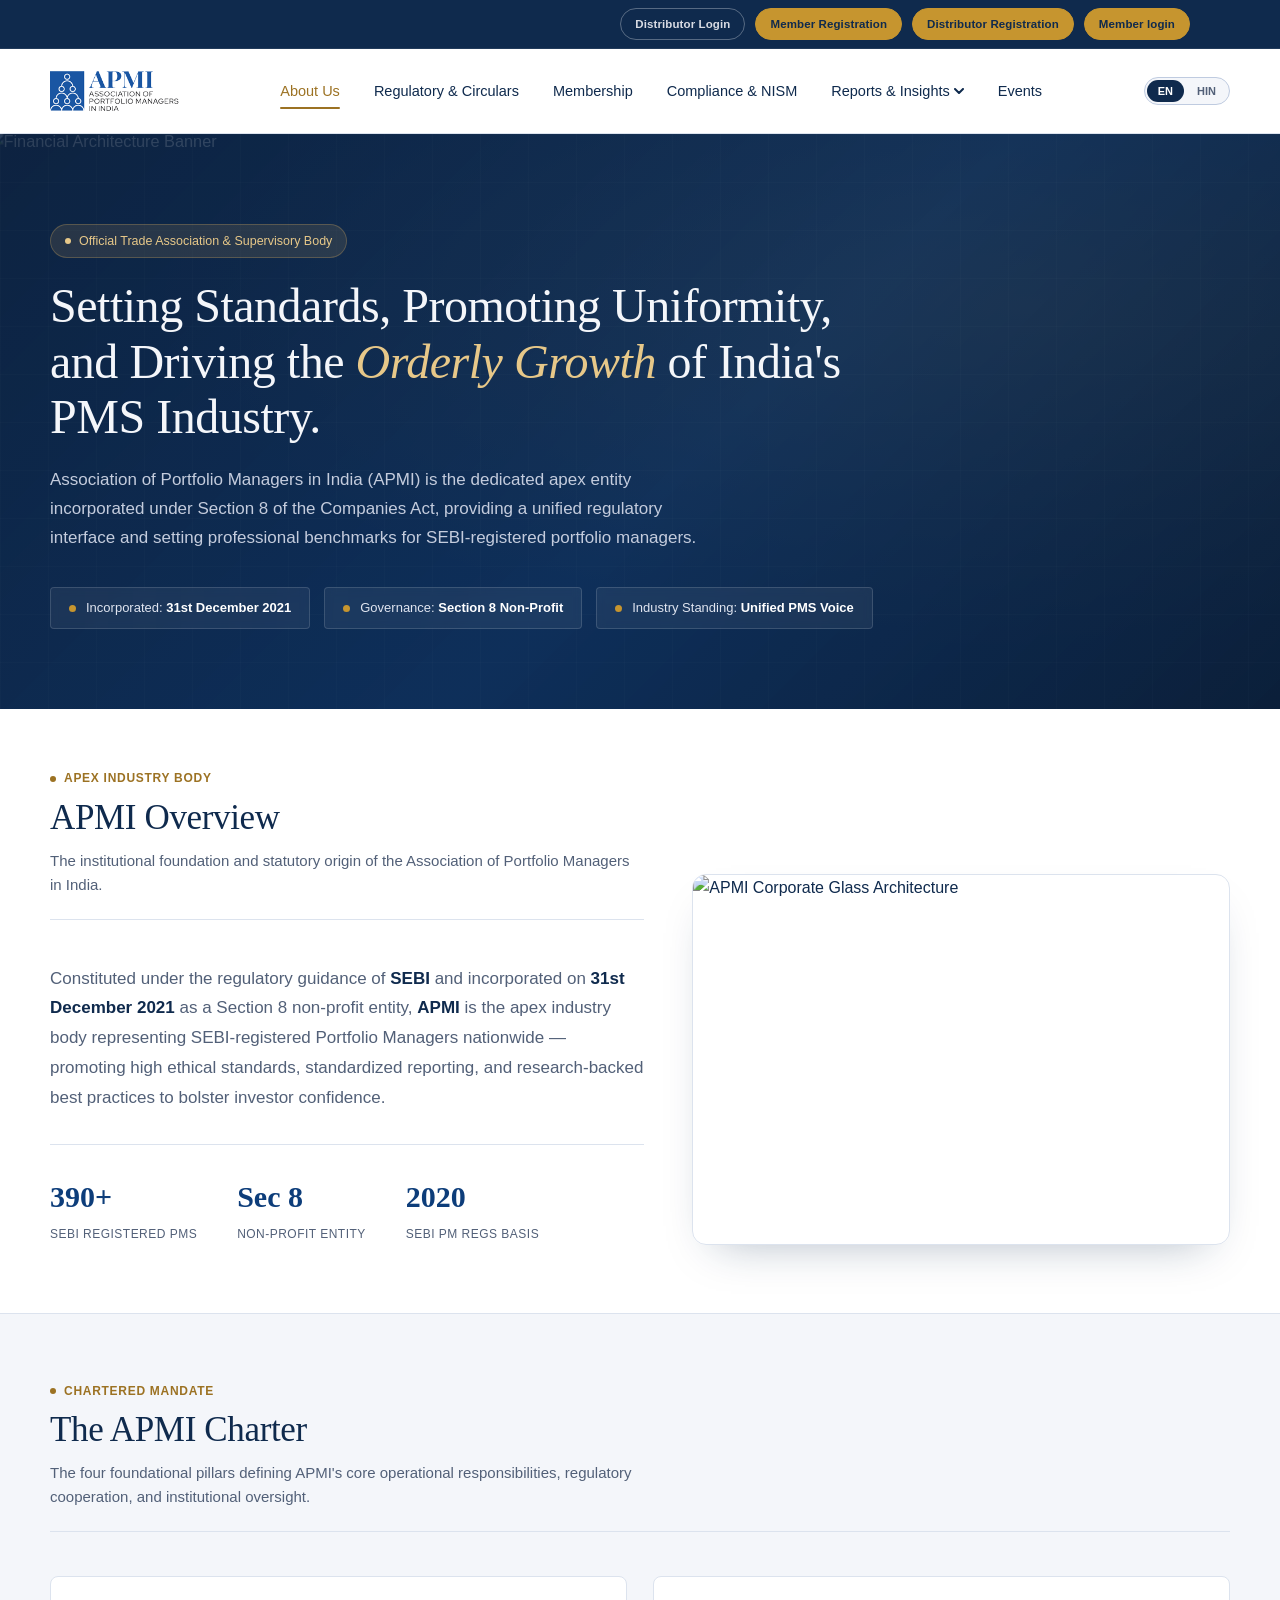
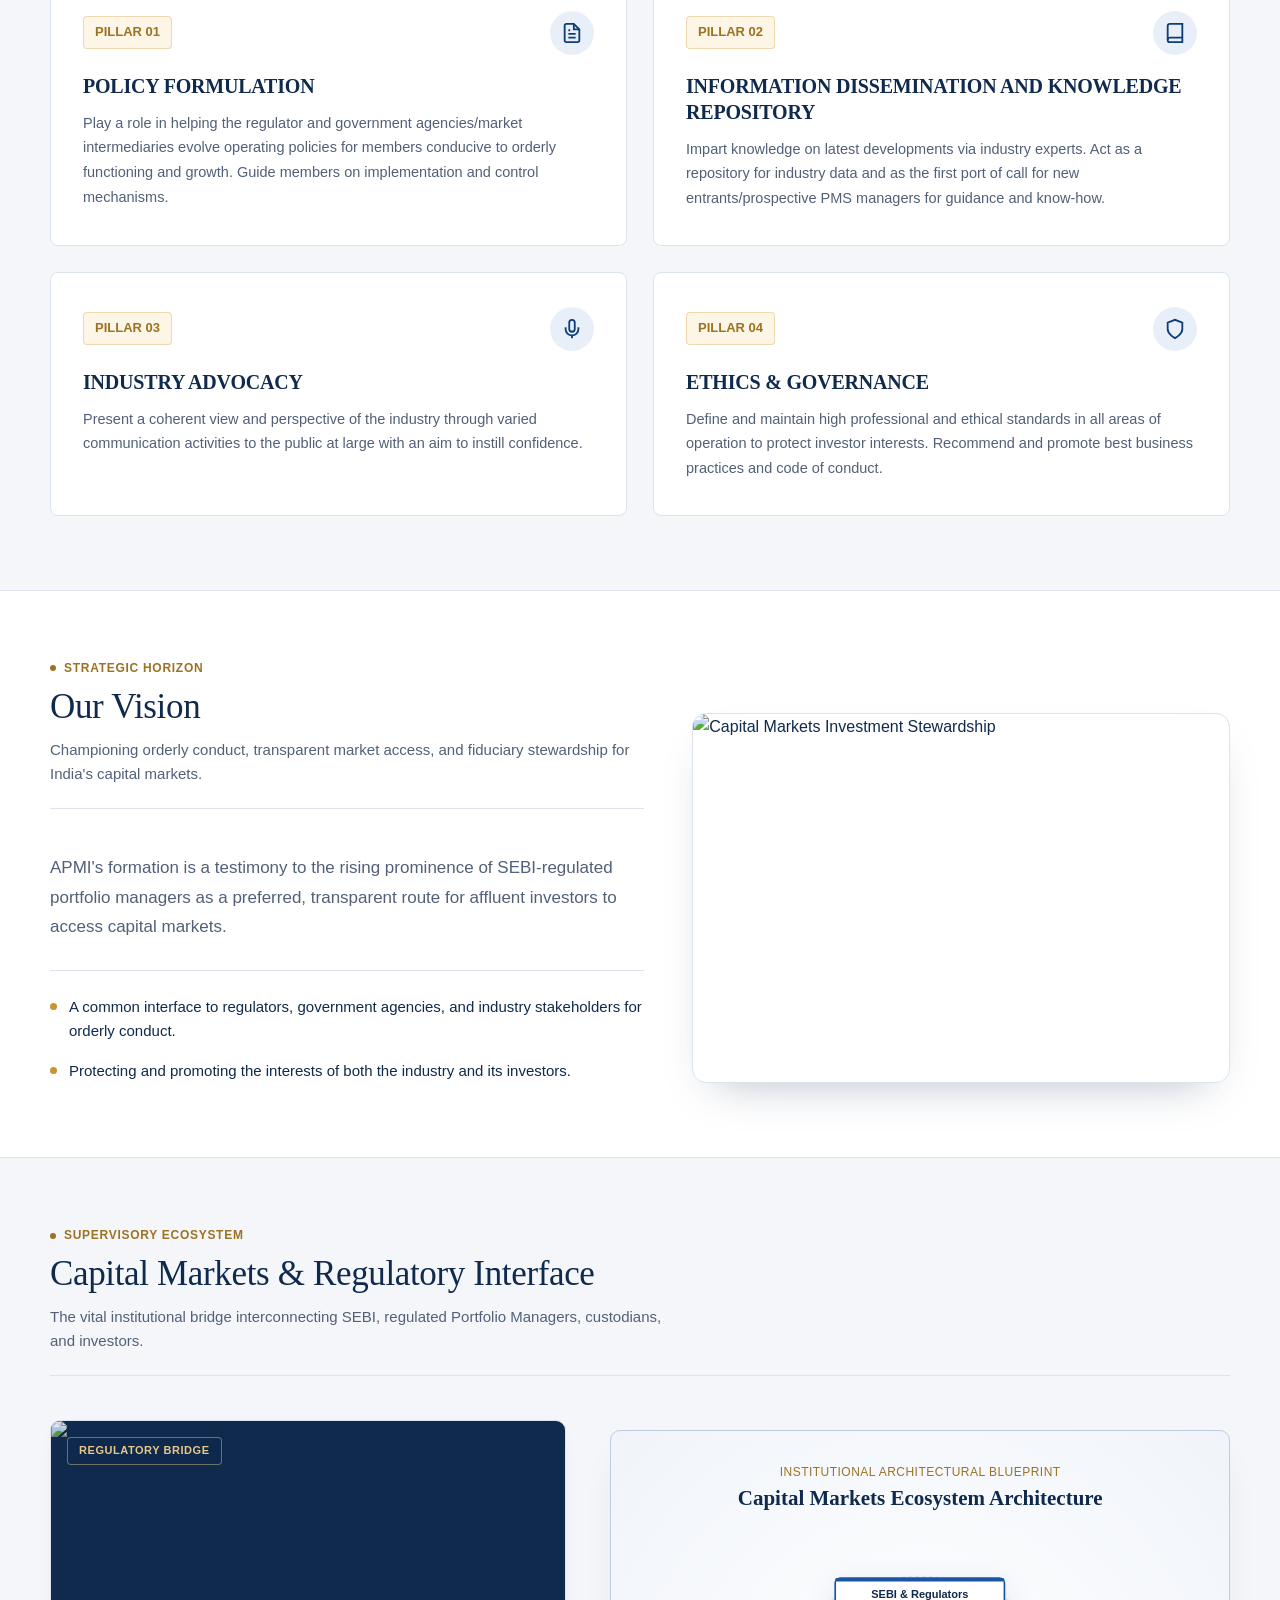
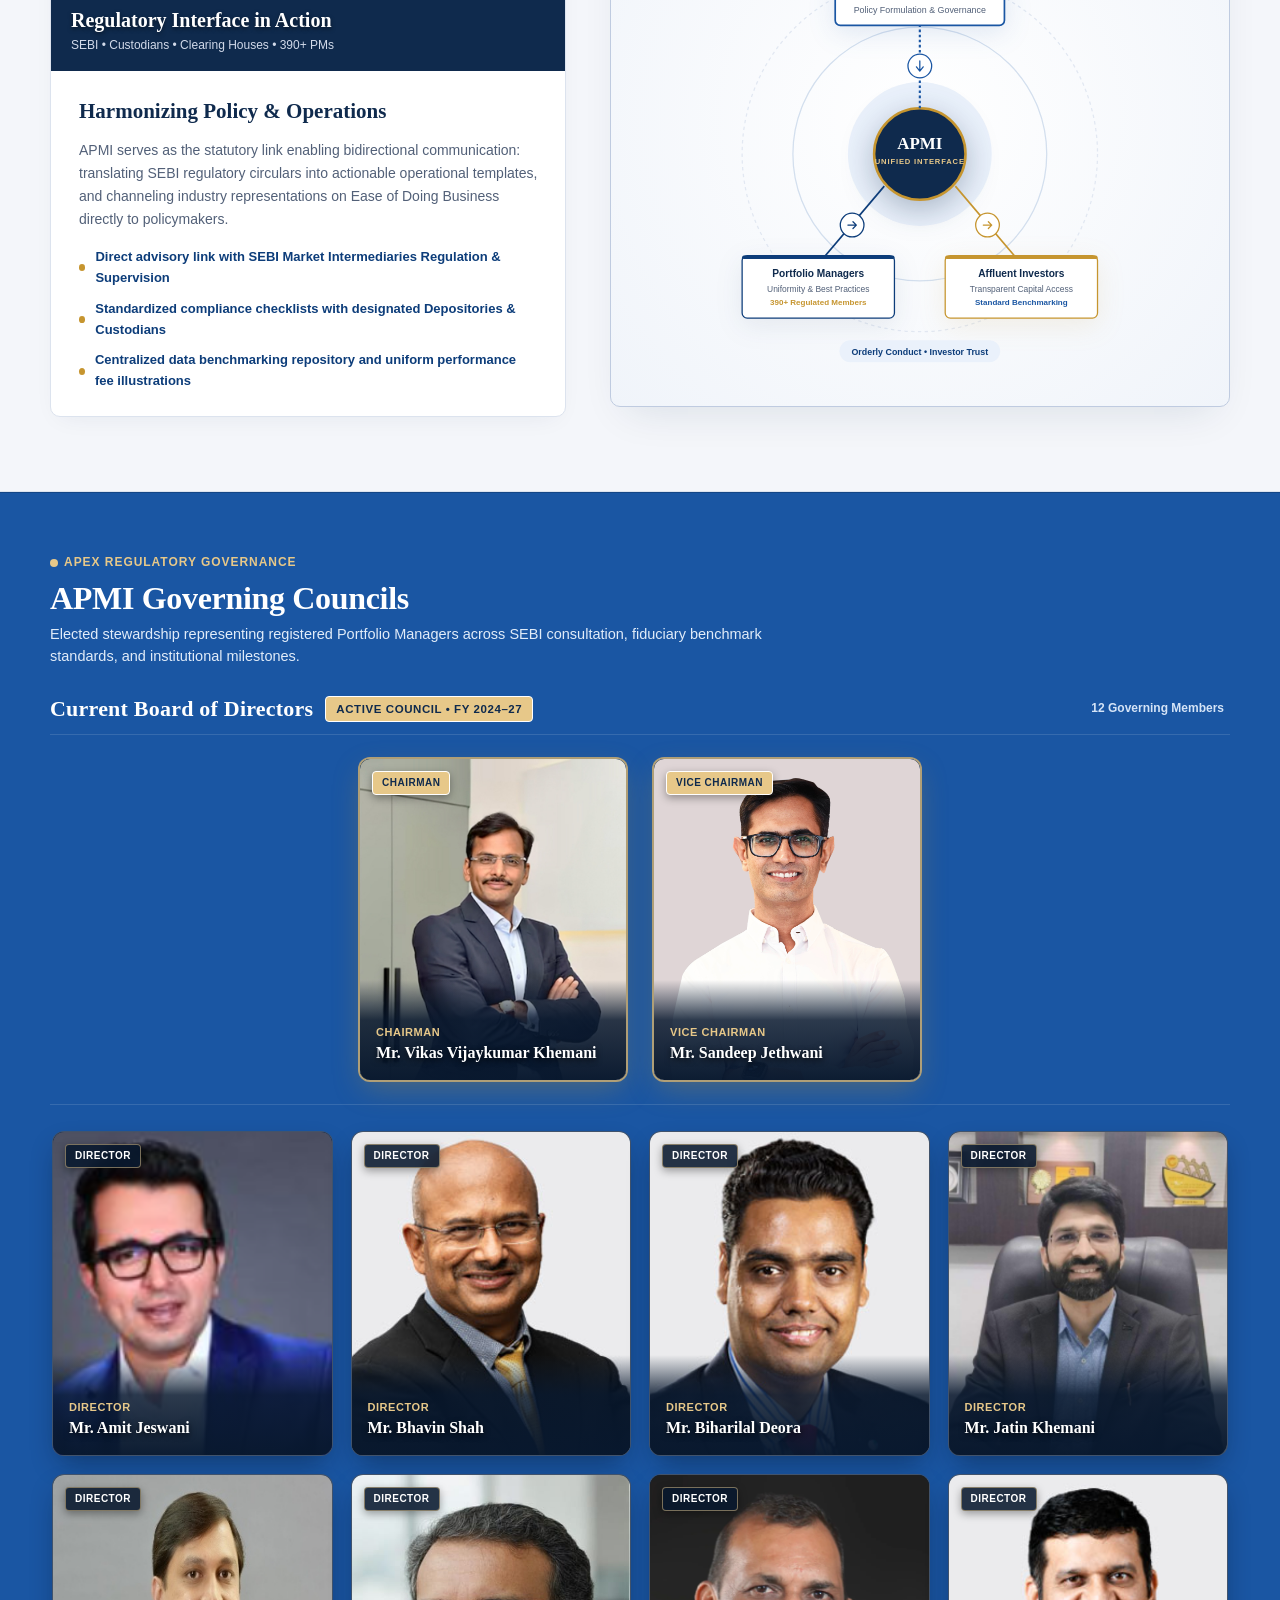
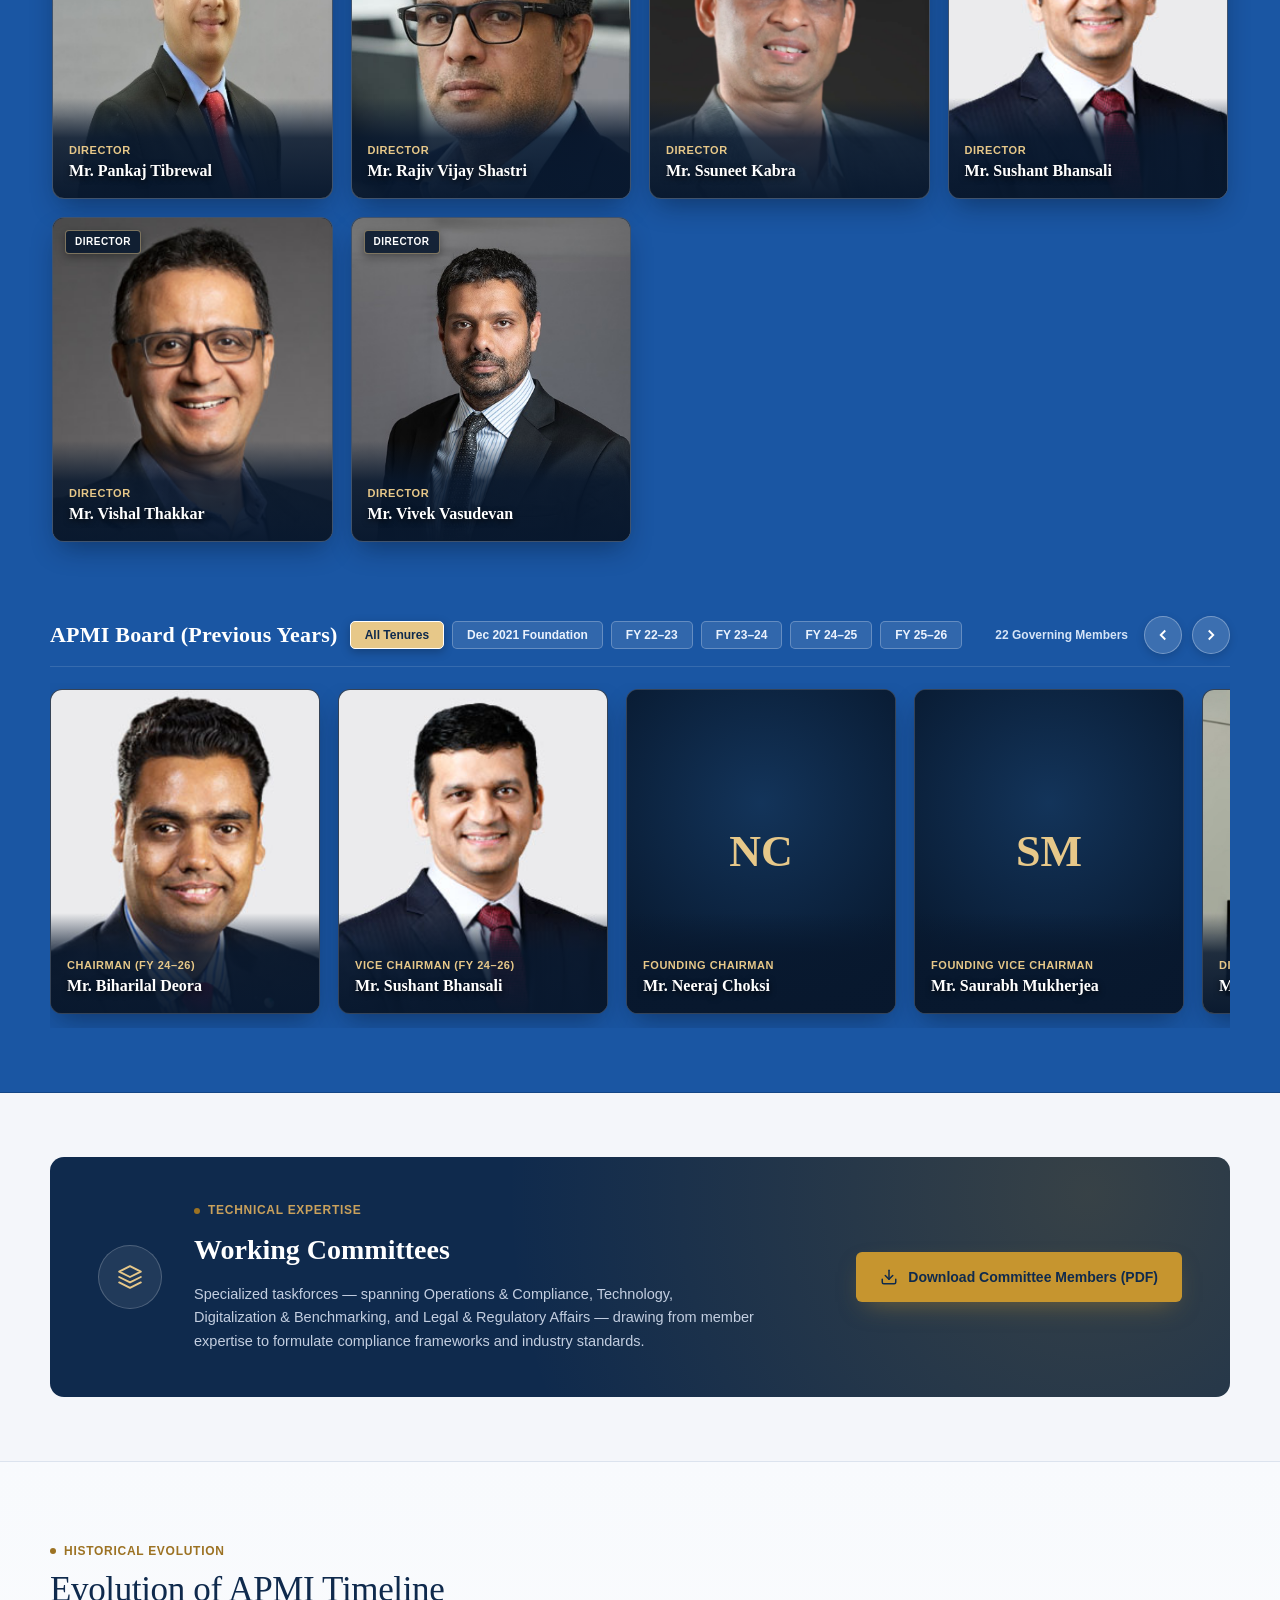
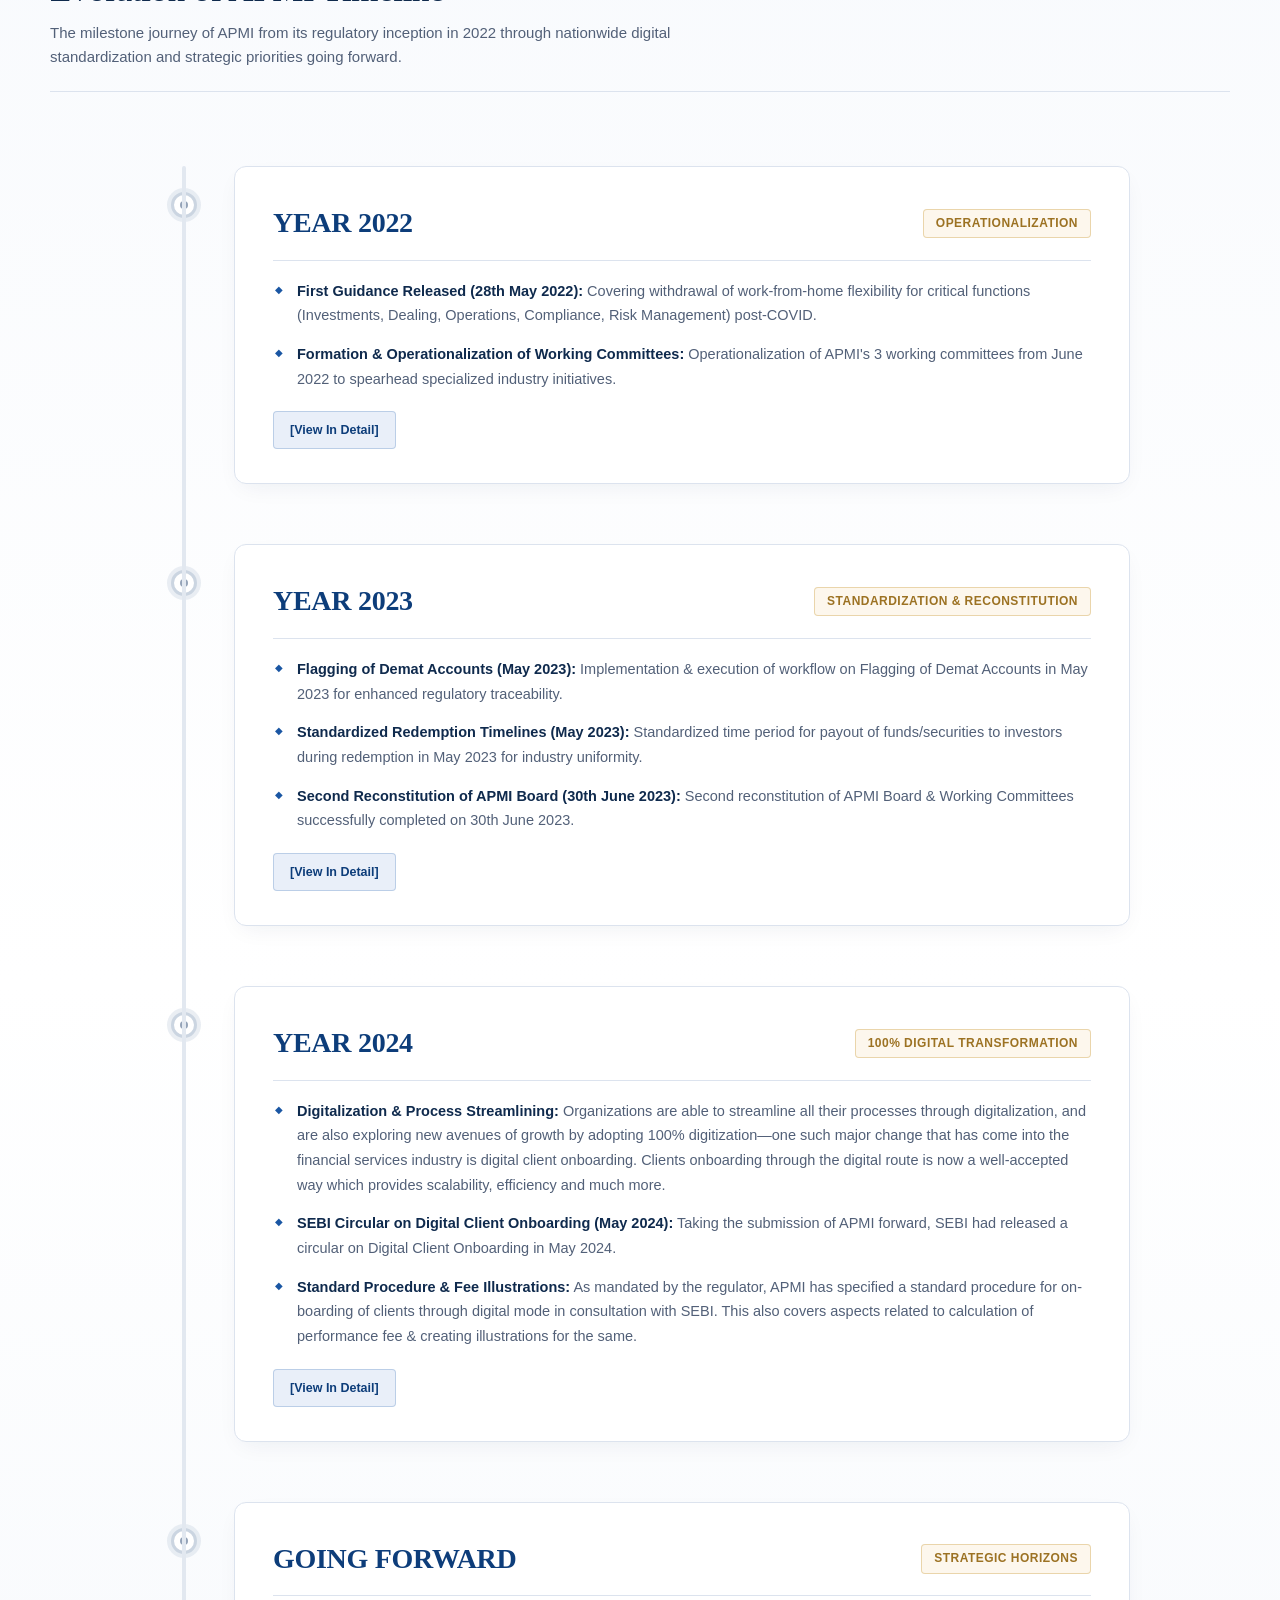
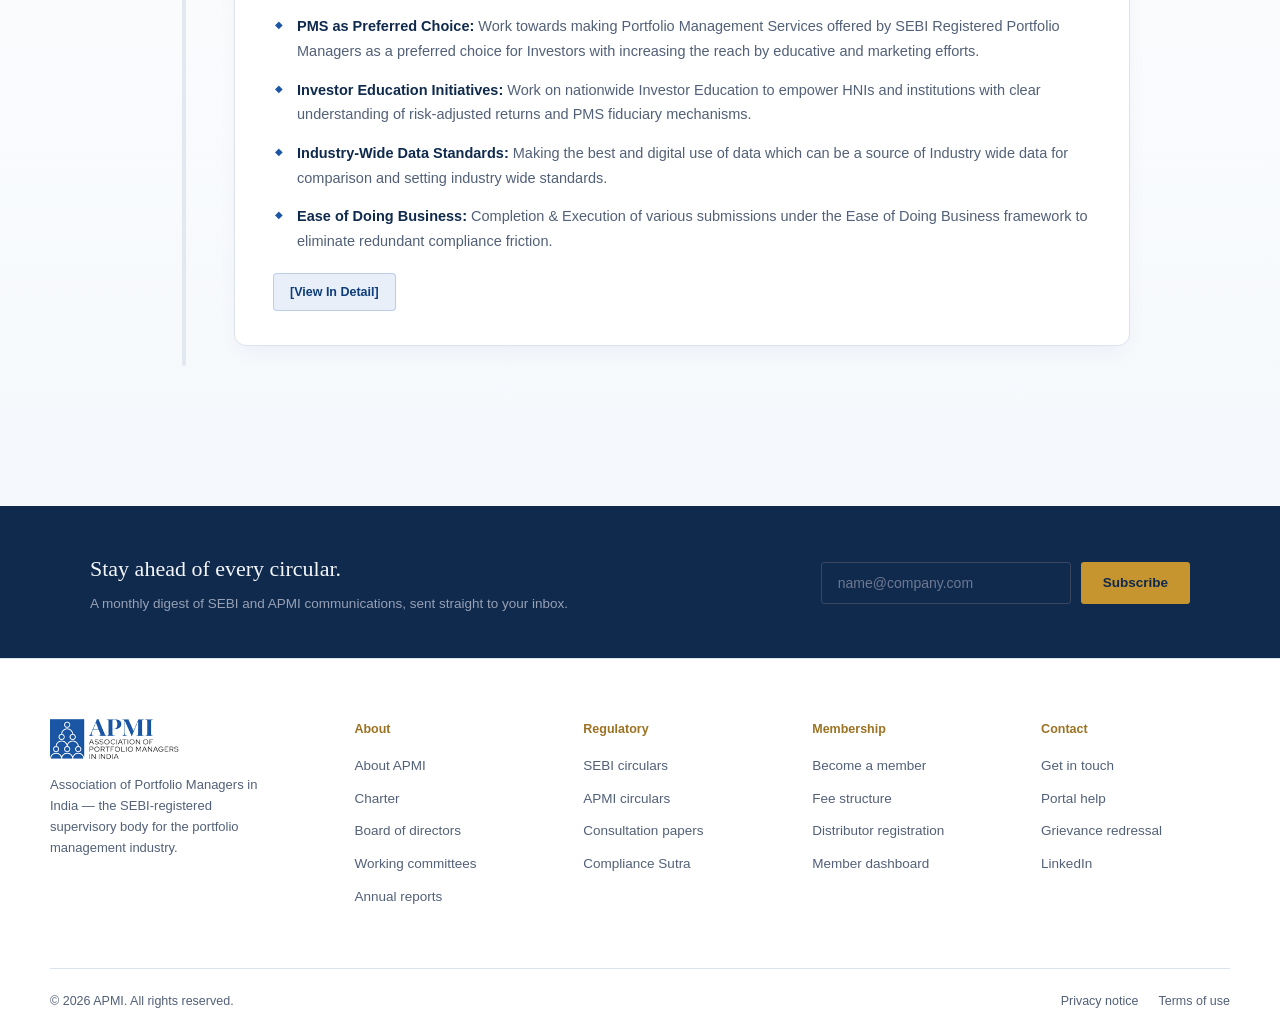
==== commit 267baaab: "fixes: Sequence change for the APMI Board (Previous Years) for all tabs data check and tags removed " ====
--- a/about.html
+++ b/about.html
@@ -793,7 +793,7 @@
     overflow:hidden;
   }
   .gov-slider-track{
-    display:flex;
+    display:none;
     gap:18px;
     overflow-x:auto;
     scroll-behavior:smooth;
@@ -802,6 +802,7 @@
     padding:6px 2px 14px;
     scroll-snap-type:x mandatory;
   }
+  .gov-slider-track.active{display:flex;}
   .gov-slider-track::-webkit-scrollbar{display:none;}
 
   /* Current Board: Chairman + Vice Chairman row, Directors in a wrapping grid */
@@ -2207,31 +2208,30 @@
             <h3>APMI Board (Previous Years)</h3>
             <!-- Filter Pills for Previous Tenures -->
             <div class="prev-filter-tabs">
-              <button type="button" class="prev-filter-pill active" onclick="filterHistoricalSlider('all', this)">All Tenures</button>
-              <button type="button" class="prev-filter-pill" onclick="filterHistoricalSlider('foundation', this)">Dec 2021 Foundation</button>
-              <button type="button" class="prev-filter-pill" onclick="filterHistoricalSlider('fy2223', this)">FY 22–23</button>
-              <button type="button" class="prev-filter-pill" onclick="filterHistoricalSlider('fy2324', this)">FY 23–24</button>
-              <button type="button" class="prev-filter-pill" onclick="filterHistoricalSlider('fy2425', this)">FY 24–25</button>
-              <button type="button" class="prev-filter-pill" onclick="filterHistoricalSlider('fy2526', this)">FY 25–26</button>
+              <button type="button" class="prev-filter-pill active" onclick="switchPrevBoardPanel('all', this)">All Tenures</button>
+              <button type="button" class="prev-filter-pill" onclick="switchPrevBoardPanel('foundation', this)">Dec 2021 Foundation</button>
+              <button type="button" class="prev-filter-pill" onclick="switchPrevBoardPanel('fy2223', this)">FY 22–23</button>
+              <button type="button" class="prev-filter-pill" onclick="switchPrevBoardPanel('fy2324', this)">FY 23–24</button>
+              <button type="button" class="prev-filter-pill" onclick="switchPrevBoardPanel('fy2425', this)">FY 24–25</button>
+              <button type="button" class="prev-filter-pill" onclick="switchPrevBoardPanel('fy2526', this)">FY 25–26</button>
             </div>
           </div>
           <div class="gov-bar-controls">
-            <span class="slider-counter-text" id="prev-counter-text">Archive Council</span>
-            <button type="button" class="slider-arrow-btn" onclick="slideGovTrack('prev-board-track', -1)" aria-label="Slide Previous">
+            <span class="slider-counter-text" id="prev-counter-text">22 Governing Members</span>
+            <button type="button" class="slider-arrow-btn" onclick="slidePrevBoardTrack(-1)" aria-label="Slide Previous">
               <svg width="18" height="18" viewBox="0 0 24 24" fill="none" stroke="currentColor" stroke-width="2.5"><polyline points="15 18 9 12 15 6"/></svg>
             </button>
-            <button type="button" class="slider-arrow-btn" onclick="slideGovTrack('prev-board-track', 1)" aria-label="Slide Next">
+            <button type="button" class="slider-arrow-btn" onclick="slidePrevBoardTrack(1)" aria-label="Slide Next">
               <svg width="18" height="18" viewBox="0 0 24 24" fill="none" stroke="currentColor" stroke-width="2.5"><polyline points="9 18 15 12 9 6"/></svg>
             </button>
           </div>
         </div>
 
         <div class="gov-slider-viewport">
-          <div class="gov-slider-track" id="prev-board-track">
-            
+          <div class="gov-slider-track active" data-panel="all" id="prev-board-track">
+
             <!-- HISTORIC 1: Biharilal Deora (Past Chairman) -->
             <div class="gov-profile-card gov-card-historical" data-tenure="fy2223 fy2324 fy2425 fy2526" tabindex="0">
-              <span class="gov-card-top-tag tag-gold">Past Chairman</span>
               <div class="gov-card-fallback-avatar">BD</div>
               <img class="gov-card-photo" src="/images/board/biharilal-deora.jpg" alt="Mr. Biharilal Deora" loading="lazy" referrerpolicy="no-referrer" onerror="this.style.opacity='0'" />
               <div class="gov-card-static-name-strip">
@@ -2248,7 +2248,6 @@
 
             <!-- HISTORIC 2: Sushant Bhansali (Past Vice Chairman) -->
             <div class="gov-profile-card gov-card-historical" data-tenure="fy2223 fy2324 fy2425 fy2526" tabindex="0">
-              <span class="gov-card-top-tag tag-gold">Past Vice Chairman</span>
               <div class="gov-card-fallback-avatar">SB</div>
               <img class="gov-card-photo" src="/images/board/sushant-bhansali.jpg" alt="Mr. Sushant Bhansali" loading="lazy" referrerpolicy="no-referrer" onerror="this.style.opacity='0'" />
               <div class="gov-card-static-name-strip">
@@ -2265,7 +2264,6 @@
 
             <!-- HISTORIC 3: Neeraj Choksi (Founding Chairman) -->
             <div class="gov-profile-card gov-card-historical" data-tenure="foundation fy2223 fy2324" tabindex="0">
-              <span class="gov-card-top-tag tag-gold">Founding Chairman</span>
               <div class="gov-card-fallback-avatar">NC</div>
               <div class="gov-card-static-name-strip">
                 <span class="static-role">Founding Chairman</span>
@@ -2281,7 +2279,6 @@
 
             <!-- HISTORIC 4: Saurabh Mukherjea (Founding Vice Chairman) -->
             <div class="gov-profile-card gov-card-historical" data-tenure="foundation fy2223 fy2324" tabindex="0">
-              <span class="gov-card-top-tag tag-gold">Founding Vice Chair</span>
               <div class="gov-card-fallback-avatar">SM</div>
               <div class="gov-card-static-name-strip">
                 <span class="static-role">Founding Vice Chairman</span>
@@ -2297,7 +2294,6 @@
 
             <!-- HISTORIC 5: Vikas Vijaykumar Khemani (Director, FY 25–26) -->
             <div class="gov-profile-card gov-card-historical" data-tenure="fy2526" tabindex="0">
-              <span class="gov-card-top-tag">Past Director</span>
               <div class="gov-card-fallback-avatar">VK</div>
               <img class="gov-card-photo" src="/images/board/vikas-khemani.jpg" alt="Mr. Vikas Vijaykumar Khemani" loading="lazy" referrerpolicy="no-referrer" onerror="this.style.opacity='0'" />
               <div class="gov-card-static-name-strip">
@@ -2314,7 +2310,6 @@
 
             <!-- HISTORIC 6: Sandeep Jethwani (Director, FY 24–26) -->
             <div class="gov-profile-card gov-card-historical" data-tenure="fy2425 fy2526" tabindex="0">
-              <span class="gov-card-top-tag">Past Director</span>
               <div class="gov-card-fallback-avatar">SJ</div>
               <img class="gov-card-photo" src="/images/board/sandeep-jethwani.jpg" alt="Mr. Sandeep Jethwani" loading="lazy" referrerpolicy="no-referrer" onerror="this.style.opacity='0'" />
               <div class="gov-card-static-name-strip">
@@ -2331,7 +2326,6 @@
 
             <!-- HISTORIC 7: Radhika Gupta (Founding Director) -->
             <div class="gov-profile-card gov-card-historical" data-tenure="fy2223" tabindex="0">
-              <span class="gov-card-top-tag">Past Director</span>
               <div class="gov-card-fallback-avatar">RG</div>
               <div class="gov-card-static-name-strip">
                 <span class="static-role">Director FY 22–23</span>
@@ -2347,7 +2341,6 @@
 
             <!-- HISTORIC 8: Amisha Niraj Vohra -->
             <div class="gov-profile-card gov-card-historical" data-tenure="fy2223 fy2324 fy2425" tabindex="0">
-              <span class="gov-card-top-tag">Past Director</span>
               <div class="gov-card-fallback-avatar">AV</div>
               <div class="gov-card-static-name-strip">
                 <span class="static-role">Director FY 22–25</span>
@@ -2363,7 +2356,6 @@
 
             <!-- HISTORIC 9: Sunil Rohokale -->
             <div class="gov-profile-card gov-card-historical" data-tenure="fy2425 fy2526" tabindex="0">
-              <span class="gov-card-top-tag">Past Director</span>
               <div class="gov-card-fallback-avatar">SR</div>
               <div class="gov-card-static-name-strip">
                 <span class="static-role">Director FY 24–26</span>
@@ -2379,7 +2371,6 @@
 
             <!-- HISTORIC 10: Hiren Haresh Ved -->
             <div class="gov-profile-card gov-card-historical" data-tenure="fy2223 fy2324 fy2425" tabindex="0">
-              <span class="gov-card-top-tag">Past Director</span>
               <div class="gov-card-fallback-avatar">HV</div>
               <div class="gov-card-static-name-strip">
                 <span class="static-role">Director FY 22–25</span>
@@ -2395,7 +2386,6 @@
 
             <!-- HISTORIC 11: Aashish Somaiya (Founding Director) -->
             <div class="gov-profile-card gov-card-historical" data-tenure="foundation" tabindex="0">
-              <span class="gov-card-top-tag">Founding Member</span>
               <div class="gov-card-fallback-avatar">AS</div>
               <div class="gov-card-static-name-strip">
                 <span class="static-role">Incorporation 2021</span>
@@ -2411,7 +2401,6 @@
 
             <!-- HISTORIC 12: Deepak Shenoy -->
             <div class="gov-profile-card gov-card-historical" data-tenure="fy2324 fy2425 fy2526" tabindex="0">
-              <span class="gov-card-top-tag">Past Director</span>
               <div class="gov-card-fallback-avatar">DS</div>
               <div class="gov-card-static-name-strip">
                 <span class="static-role">Director FY 23–26</span>
@@ -2427,7 +2416,6 @@
 
             <!-- HISTORIC 13: Ayush Mittal -->
             <div class="gov-profile-card gov-card-historical" data-tenure="fy2324 fy2425 fy2526" tabindex="0">
-              <span class="gov-card-top-tag">Past Director</span>
               <div class="gov-card-fallback-avatar">AM</div>
               <div class="gov-card-static-name-strip">
                 <span class="static-role">Director FY 23–26</span>
@@ -2443,7 +2431,6 @@
 
             <!-- HISTORIC 14: Manish Bhandari -->
             <div class="gov-profile-card gov-card-historical" data-tenure="fy2324 fy2425 fy2526" tabindex="0">
-              <span class="gov-card-top-tag">Past Director</span>
               <div class="gov-card-fallback-avatar">MB</div>
               <div class="gov-card-static-name-strip">
                 <span class="static-role">Director FY 23–26</span>
@@ -2459,7 +2446,6 @@
 
             <!-- HISTORIC 15: Hemant Desai -->
             <div class="gov-profile-card gov-card-historical" data-tenure="fy2223 fy2324" tabindex="0">
-              <span class="gov-card-top-tag">Past Director</span>
               <div class="gov-card-fallback-avatar">HD</div>
               <div class="gov-card-static-name-strip">
                 <span class="static-role">Director FY 22–24</span>
@@ -2475,7 +2461,6 @@
 
             <!-- HISTORIC 16: Sameer Shah -->
             <div class="gov-profile-card gov-card-historical" data-tenure="fy2223" tabindex="0">
-              <span class="gov-card-top-tag">Past Director</span>
               <div class="gov-card-fallback-avatar">SS</div>
               <div class="gov-card-static-name-strip">
                 <span class="static-role">Director FY 22–23</span>
@@ -2491,7 +2476,6 @@
 
             <!-- HISTORIC 17: Shivashish Gupta -->
             <div class="gov-profile-card gov-card-historical" data-tenure="fy2223" tabindex="0">
-              <span class="gov-card-top-tag">Past Director</span>
               <div class="gov-card-fallback-avatar">SG</div>
               <div class="gov-card-static-name-strip">
                 <span class="static-role">Director FY 22–23</span>
@@ -2507,7 +2491,6 @@
 
             <!-- HISTORIC 18: Sonal Minhas -->
             <div class="gov-profile-card gov-card-historical" data-tenure="fy2223 fy2324 fy2425" tabindex="0">
-              <span class="gov-card-top-tag">Past Director</span>
               <div class="gov-card-fallback-avatar">SM</div>
               <div class="gov-card-static-name-strip">
                 <span class="static-role">Director FY 22–25</span>
@@ -2523,7 +2506,6 @@
 
             <!-- HISTORIC 19: Bhavin Shah -->
             <div class="gov-profile-card gov-card-historical" data-tenure="fy2324 fy2425 fy2526" tabindex="0">
-              <span class="gov-card-top-tag">Past Director</span>
               <div class="gov-card-fallback-avatar">BS</div>
               <div class="gov-card-static-name-strip">
                 <span class="static-role">Director FY 23–26</span>
@@ -2539,7 +2521,6 @@
 
             <!-- HISTORIC 20: Vivek Vasudevan -->
             <div class="gov-profile-card gov-card-historical" data-tenure="fy2223 fy2425 fy2526" tabindex="0">
-              <span class="gov-card-top-tag">Past Director</span>
               <div class="gov-card-fallback-avatar">VV</div>
               <div class="gov-card-static-name-strip">
                 <span class="static-role">Director FY 22–26</span>
@@ -2555,7 +2536,6 @@
 
             <!-- HISTORIC 21: Jatin Khemani -->
             <div class="gov-profile-card gov-card-historical" data-tenure="fy2526" tabindex="0">
-              <span class="gov-card-top-tag">Past Director</span>
               <div class="gov-card-fallback-avatar">JK</div>
               <div class="gov-card-static-name-strip">
                 <span class="static-role">Director FY 25–26</span>
@@ -2571,7 +2551,6 @@
 
             <!-- HISTORIC 22: Rajiv Vijay Shastri -->
             <div class="gov-profile-card gov-card-historical" data-tenure="fy2526" tabindex="0">
-              <span class="gov-card-top-tag">Past Director</span>
               <div class="gov-card-fallback-avatar">RS</div>
               <div class="gov-card-static-name-strip">
                 <span class="static-role">Director FY 25–26</span>
@@ -2586,6 +2565,701 @@
             </div>
 
           </div>
+
+          <!-- PANEL: Dec 2021 Foundation -->
+          <div class="gov-slider-track" data-panel="foundation">
+            <div class="gov-profile-card gov-card-historical" tabindex="0">
+              <div class="gov-card-fallback-avatar">NC</div>
+              <div class="gov-card-static-name-strip">
+                <span class="static-role">Founding Chairman</span>
+                <h4>Mr. Neeraj Choksi</h4>
+              </div>
+              <div class="gov-card-hover-drawer">
+                <span class="drawer-role-badge">Founding Chairman</span>
+                <div class="drawer-name">Mr. Neeraj Choksi</div>
+                <div class="drawer-firm">NJ Asset Management Private Limited</div>
+                <div class="drawer-meta-pill"><span class="dot"></span> Chairman &bull; Dec 2021 – FY 2023–24</div>
+              </div>
+            </div>
+            <div class="gov-profile-card gov-card-historical" tabindex="0">
+              <div class="gov-card-fallback-avatar">SM</div>
+              <div class="gov-card-static-name-strip">
+                <span class="static-role">Founding Vice Chairman</span>
+                <h4>Mr. Saurabh Mukherjea</h4>
+              </div>
+              <div class="gov-card-hover-drawer">
+                <span class="drawer-role-badge">Founding Vice Chairman</span>
+                <div class="drawer-name">Mr. Saurabh Mukherjea</div>
+                <div class="drawer-firm">Marcellus Investment Managers Pvt. Ltd.</div>
+                <div class="drawer-meta-pill"><span class="dot"></span> Vice Chairman &bull; Dec 2021 – FY 2023–24</div>
+              </div>
+            </div>
+            <div class="gov-profile-card gov-card-historical" tabindex="0">
+              <div class="gov-card-fallback-avatar">AS</div>
+              <div class="gov-card-static-name-strip">
+                <span class="static-role">Incorporation 2021</span>
+                <h4>Mr. Aashish Somaiya</h4>
+              </div>
+              <div class="gov-card-hover-drawer">
+                <span class="drawer-role-badge">Founding Director</span>
+                <div class="drawer-name">Mr. Aashish Somaiya</div>
+                <div class="drawer-firm">WhiteOak Capital Management</div>
+                <div class="drawer-meta-pill"><span class="dot"></span> Dec 31, 2021 Incorporation</div>
+              </div>
+            </div>
+          </div>
+
+          <!-- PANEL: FY 22-23 -->
+          <div class="gov-slider-track" data-panel="fy2223">
+            <div class="gov-profile-card gov-card-historical" tabindex="0">
+              <div class="gov-card-fallback-avatar">NC</div>
+              <div class="gov-card-static-name-strip">
+                <span class="static-role">Founding Chairman</span>
+                <h4>Mr. Neeraj Choksi</h4>
+              </div>
+              <div class="gov-card-hover-drawer">
+                <span class="drawer-role-badge">Founding Chairman</span>
+                <div class="drawer-name">Mr. Neeraj Choksi</div>
+                <div class="drawer-firm">NJ Asset Management Private Limited</div>
+                <div class="drawer-meta-pill"><span class="dot"></span> Chairman &bull; Dec 2021 – FY 2023–24</div>
+              </div>
+            </div>
+            <div class="gov-profile-card gov-card-historical" tabindex="0">
+              <div class="gov-card-fallback-avatar">SM</div>
+              <div class="gov-card-static-name-strip">
+                <span class="static-role">Founding Vice Chairman</span>
+                <h4>Mr. Saurabh Mukherjea</h4>
+              </div>
+              <div class="gov-card-hover-drawer">
+                <span class="drawer-role-badge">Founding Vice Chairman</span>
+                <div class="drawer-name">Mr. Saurabh Mukherjea</div>
+                <div class="drawer-firm">Marcellus Investment Managers Pvt. Ltd.</div>
+                <div class="drawer-meta-pill"><span class="dot"></span> Vice Chairman &bull; Dec 2021 – FY 2023–24</div>
+              </div>
+            </div>
+            <div class="gov-profile-card gov-card-historical" tabindex="0">
+              <div class="gov-card-fallback-avatar">AV</div>
+              <div class="gov-card-static-name-strip">
+                <span class="static-role">Director FY 22–25</span>
+                <h4>Ms. Amisha Niraj Vohra</h4>
+              </div>
+              <div class="gov-card-hover-drawer">
+                <span class="drawer-role-badge">Director</span>
+                <div class="drawer-name">Ms. Amisha Niraj Vohra</div>
+                <div class="drawer-firm">Prabhudas Lilladher Advisory Services</div>
+                <div class="drawer-meta-pill"><span class="dot"></span> Governing Council &bull; FY 2022–25</div>
+              </div>
+            </div>
+            <div class="gov-profile-card gov-card-historical" tabindex="0">
+              <div class="gov-card-fallback-avatar">BD</div>
+              <img class="gov-card-photo" src="/images/board/biharilal-deora.jpg" alt="Mr. Biharilal Deora" loading="lazy" referrerpolicy="no-referrer" onerror="this.style.opacity='0'" />
+              <div class="gov-card-static-name-strip">
+                <span class="static-role">Chairman (FY 24–26)</span>
+                <h4>Mr. Biharilal Deora</h4>
+              </div>
+              <div class="gov-card-hover-drawer">
+                <span class="drawer-role-badge">Past Chairman</span>
+                <div class="drawer-name">Mr. Biharilal Deora</div>
+                <div class="drawer-firm">Abakkus Asset Manager Private Limited</div>
+                <div class="drawer-meta-pill"><span class="dot"></span> Director FY 2022–24 &bull; Chairman FY 2024–26</div>
+              </div>
+            </div>
+            <div class="gov-profile-card gov-card-historical" tabindex="0">
+              <div class="gov-card-fallback-avatar">HD</div>
+              <div class="gov-card-static-name-strip">
+                <span class="static-role">Director FY 22–24</span>
+                <h4>Mr. Hemant Desai</h4>
+              </div>
+              <div class="gov-card-hover-drawer">
+                <span class="drawer-role-badge">Director</span>
+                <div class="drawer-name">Mr. Hemant Desai</div>
+                <div class="drawer-firm">Firm details not available</div>
+                <div class="drawer-meta-pill"><span class="dot"></span> Governing Council &bull; FY 2022–24</div>
+              </div>
+            </div>
+            <div class="gov-profile-card gov-card-historical" tabindex="0">
+              <div class="gov-card-fallback-avatar">HV</div>
+              <div class="gov-card-static-name-strip">
+                <span class="static-role">Director FY 22–25</span>
+                <h4>Mr. Hiren Haresh Ved</h4>
+              </div>
+              <div class="gov-card-hover-drawer">
+                <span class="drawer-role-badge">Director</span>
+                <div class="drawer-name">Mr. Hiren Haresh Ved</div>
+                <div class="drawer-firm">Alchemy Capital Management Pvt. Ltd.</div>
+                <div class="drawer-meta-pill"><span class="dot"></span> Governing Council &bull; FY 2022–25</div>
+              </div>
+            </div>
+            <div class="gov-profile-card gov-card-historical" tabindex="0">
+              <div class="gov-card-fallback-avatar">RG</div>
+              <div class="gov-card-static-name-strip">
+                <span class="static-role">Director FY 22–23</span>
+                <h4>Ms. Radhika Gupta</h4>
+              </div>
+              <div class="gov-card-hover-drawer">
+                <span class="drawer-role-badge">Director</span>
+                <div class="drawer-name">Ms. Radhika Gupta</div>
+                <div class="drawer-firm">Edelweiss Asset Management Limited</div>
+                <div class="drawer-meta-pill"><span class="dot"></span> Operational Board FY 2022–23</div>
+              </div>
+            </div>
+            <div class="gov-profile-card gov-card-historical" tabindex="0">
+              <div class="gov-card-fallback-avatar">SS</div>
+              <div class="gov-card-static-name-strip">
+                <span class="static-role">Director FY 22–23</span>
+                <h4>Mr. Sameer Shah</h4>
+              </div>
+              <div class="gov-card-hover-drawer">
+                <span class="drawer-role-badge">Director</span>
+                <div class="drawer-name">Mr. Sameer Shah</div>
+                <div class="drawer-firm">Firm details not available</div>
+                <div class="drawer-meta-pill"><span class="dot"></span> Operational Board FY 2022–23</div>
+              </div>
+            </div>
+            <div class="gov-profile-card gov-card-historical" tabindex="0">
+              <div class="gov-card-fallback-avatar">SG</div>
+              <div class="gov-card-static-name-strip">
+                <span class="static-role">Director FY 22–23</span>
+                <h4>Mr. Shivashish Gupta</h4>
+              </div>
+              <div class="gov-card-hover-drawer">
+                <span class="drawer-role-badge">Director</span>
+                <div class="drawer-name">Mr. Shivashish Gupta</div>
+                <div class="drawer-firm">Firm details not available</div>
+                <div class="drawer-meta-pill"><span class="dot"></span> Operational Board FY 2022–23</div>
+              </div>
+            </div>
+            <div class="gov-profile-card gov-card-historical" tabindex="0">
+              <div class="gov-card-fallback-avatar">SM</div>
+              <div class="gov-card-static-name-strip">
+                <span class="static-role">Director FY 22–25</span>
+                <h4>Mr. Sonal Minhas</h4>
+              </div>
+              <div class="gov-card-hover-drawer">
+                <span class="drawer-role-badge">Director</span>
+                <div class="drawer-name">Mr. Sonal Minhas</div>
+                <div class="drawer-firm">Firm details not available</div>
+                <div class="drawer-meta-pill"><span class="dot"></span> Governing Council &bull; FY 2022–25</div>
+              </div>
+            </div>
+            <div class="gov-profile-card gov-card-historical" tabindex="0">
+              <div class="gov-card-fallback-avatar">SB</div>
+              <img class="gov-card-photo" src="/images/board/sushant-bhansali.jpg" alt="Mr. Sushant Bhansali" loading="lazy" referrerpolicy="no-referrer" onerror="this.style.opacity='0'" />
+              <div class="gov-card-static-name-strip">
+                <span class="static-role">Vice Chairman (FY 24–26)</span>
+                <h4>Mr. Sushant Bhansali</h4>
+              </div>
+              <div class="gov-card-hover-drawer">
+                <span class="drawer-role-badge">Past Vice Chairman</span>
+                <div class="drawer-name">Mr. Sushant Bhansali</div>
+                <div class="drawer-firm">Ambit Investment Advisors Pvt Ltd.</div>
+                <div class="drawer-meta-pill"><span class="dot"></span> Director FY 2022–24 &bull; Vice Chairman FY 2024–26</div>
+              </div>
+            </div>
+            <div class="gov-profile-card gov-card-historical" tabindex="0">
+              <div class="gov-card-fallback-avatar">VV</div>
+              <div class="gov-card-static-name-strip">
+                <span class="static-role">Director FY 22–26</span>
+                <h4>Mr. Vivek Vasudevan</h4>
+              </div>
+              <div class="gov-card-hover-drawer">
+                <span class="drawer-role-badge">Director</span>
+                <div class="drawer-name">Mr. Vivek Vasudevan</div>
+                <div class="drawer-firm">Agreya Capital Advisors LLP</div>
+                <div class="drawer-meta-pill"><span class="dot"></span> Governing Council &bull; FY 2022–23, FY 2024–26</div>
+              </div>
+            </div>
+          </div>
+
+          <!-- PANEL: FY 23-24 -->
+          <div class="gov-slider-track" data-panel="fy2324">
+            <div class="gov-profile-card gov-card-historical" tabindex="0">
+              <div class="gov-card-fallback-avatar">NC</div>
+              <div class="gov-card-static-name-strip">
+                <span class="static-role">Founding Chairman</span>
+                <h4>Mr. Neeraj Choksi</h4>
+              </div>
+              <div class="gov-card-hover-drawer">
+                <span class="drawer-role-badge">Founding Chairman</span>
+                <div class="drawer-name">Mr. Neeraj Choksi</div>
+                <div class="drawer-firm">NJ Asset Management Private Limited</div>
+                <div class="drawer-meta-pill"><span class="dot"></span> Chairman &bull; Dec 2021 – FY 2023–24</div>
+              </div>
+            </div>
+            <div class="gov-profile-card gov-card-historical" tabindex="0">
+              <div class="gov-card-fallback-avatar">SM</div>
+              <div class="gov-card-static-name-strip">
+                <span class="static-role">Founding Vice Chairman</span>
+                <h4>Mr. Saurabh Mukherjea</h4>
+              </div>
+              <div class="gov-card-hover-drawer">
+                <span class="drawer-role-badge">Founding Vice Chairman</span>
+                <div class="drawer-name">Mr. Saurabh Mukherjea</div>
+                <div class="drawer-firm">Marcellus Investment Managers Pvt. Ltd.</div>
+                <div class="drawer-meta-pill"><span class="dot"></span> Vice Chairman &bull; Dec 2021 – FY 2023–24</div>
+              </div>
+            </div>
+            <div class="gov-profile-card gov-card-historical" tabindex="0">
+              <div class="gov-card-fallback-avatar">AV</div>
+              <div class="gov-card-static-name-strip">
+                <span class="static-role">Director FY 22–25</span>
+                <h4>Ms. Amisha Niraj Vohra</h4>
+              </div>
+              <div class="gov-card-hover-drawer">
+                <span class="drawer-role-badge">Director</span>
+                <div class="drawer-name">Ms. Amisha Niraj Vohra</div>
+                <div class="drawer-firm">Prabhudas Lilladher Advisory Services</div>
+                <div class="drawer-meta-pill"><span class="dot"></span> Governing Council &bull; FY 2022–25</div>
+              </div>
+            </div>
+            <div class="gov-profile-card gov-card-historical" tabindex="0">
+              <div class="gov-card-fallback-avatar">AM</div>
+              <div class="gov-card-static-name-strip">
+                <span class="static-role">Director FY 23–26</span>
+                <h4>Mr. Ayush Mittal</h4>
+              </div>
+              <div class="gov-card-hover-drawer">
+                <span class="drawer-role-badge">Director</span>
+                <div class="drawer-name">Mr. Ayush Mittal</div>
+                <div class="drawer-firm">Mittals Capital Advisors Pvt. Ltd.</div>
+                <div class="drawer-meta-pill"><span class="dot"></span> Multi-Term Director &bull; FY 2023–26</div>
+              </div>
+            </div>
+            <div class="gov-profile-card gov-card-historical" tabindex="0">
+              <div class="gov-card-fallback-avatar">BS</div>
+              <div class="gov-card-static-name-strip">
+                <span class="static-role">Director FY 23–26</span>
+                <h4>Mr. Bhavin Shah</h4>
+              </div>
+              <div class="gov-card-hover-drawer">
+                <span class="drawer-role-badge">Director</span>
+                <div class="drawer-name">Mr. Bhavin Shah</div>
+                <div class="drawer-firm">Sameeksha Capital Pvt Ltd.</div>
+                <div class="drawer-meta-pill"><span class="dot"></span> Multi-Term Director &bull; FY 2023–26</div>
+              </div>
+            </div>
+            <div class="gov-profile-card gov-card-historical" tabindex="0">
+              <div class="gov-card-fallback-avatar">BD</div>
+              <img class="gov-card-photo" src="/images/board/biharilal-deora.jpg" alt="Mr. Biharilal Deora" loading="lazy" referrerpolicy="no-referrer" onerror="this.style.opacity='0'" />
+              <div class="gov-card-static-name-strip">
+                <span class="static-role">Chairman (FY 24–26)</span>
+                <h4>Mr. Biharilal Deora</h4>
+              </div>
+              <div class="gov-card-hover-drawer">
+                <span class="drawer-role-badge">Past Chairman</span>
+                <div class="drawer-name">Mr. Biharilal Deora</div>
+                <div class="drawer-firm">Abakkus Asset Manager Private Limited</div>
+                <div class="drawer-meta-pill"><span class="dot"></span> Director FY 2022–24 &bull; Chairman FY 2024–26</div>
+              </div>
+            </div>
+            <div class="gov-profile-card gov-card-historical" tabindex="0">
+              <div class="gov-card-fallback-avatar">DS</div>
+              <div class="gov-card-static-name-strip">
+                <span class="static-role">Director FY 23–26</span>
+                <h4>Mr. Deepak Shenoy</h4>
+              </div>
+              <div class="gov-card-hover-drawer">
+                <span class="drawer-role-badge">Director</span>
+                <div class="drawer-name">Mr. Deepak Shenoy</div>
+                <div class="drawer-firm">Capitalmind Financial Services Pvt. Ltd.</div>
+                <div class="drawer-meta-pill"><span class="dot"></span> Multi-Term Director &bull; FY 2023–26</div>
+              </div>
+            </div>
+            <div class="gov-profile-card gov-card-historical" tabindex="0">
+              <div class="gov-card-fallback-avatar">HD</div>
+              <div class="gov-card-static-name-strip">
+                <span class="static-role">Director FY 22–24</span>
+                <h4>Mr. Hemant Desai</h4>
+              </div>
+              <div class="gov-card-hover-drawer">
+                <span class="drawer-role-badge">Director</span>
+                <div class="drawer-name">Mr. Hemant Desai</div>
+                <div class="drawer-firm">Firm details not available</div>
+                <div class="drawer-meta-pill"><span class="dot"></span> Governing Council &bull; FY 2022–24</div>
+              </div>
+            </div>
+            <div class="gov-profile-card gov-card-historical" tabindex="0">
+              <div class="gov-card-fallback-avatar">HV</div>
+              <div class="gov-card-static-name-strip">
+                <span class="static-role">Director FY 22–25</span>
+                <h4>Mr. Hiren Haresh Ved</h4>
+              </div>
+              <div class="gov-card-hover-drawer">
+                <span class="drawer-role-badge">Director</span>
+                <div class="drawer-name">Mr. Hiren Haresh Ved</div>
+                <div class="drawer-firm">Alchemy Capital Management Pvt. Ltd.</div>
+                <div class="drawer-meta-pill"><span class="dot"></span> Governing Council &bull; FY 2022–25</div>
+              </div>
+            </div>
+            <div class="gov-profile-card gov-card-historical" tabindex="0">
+              <div class="gov-card-fallback-avatar">MB</div>
+              <div class="gov-card-static-name-strip">
+                <span class="static-role">Director FY 23–26</span>
+                <h4>Mr. Manish Bhandari</h4>
+              </div>
+              <div class="gov-card-hover-drawer">
+                <span class="drawer-role-badge">Director</span>
+                <div class="drawer-name">Mr. Manish Bhandari</div>
+                <div class="drawer-firm">Vallum Capital Advisors Pvt. Ltd.</div>
+                <div class="drawer-meta-pill"><span class="dot"></span> Multi-Term Director &bull; FY 2023–26</div>
+              </div>
+            </div>
+            <div class="gov-profile-card gov-card-historical" tabindex="0">
+              <div class="gov-card-fallback-avatar">SM</div>
+              <div class="gov-card-static-name-strip">
+                <span class="static-role">Director FY 22–25</span>
+                <h4>Mr. Sonal Minhas</h4>
+              </div>
+              <div class="gov-card-hover-drawer">
+                <span class="drawer-role-badge">Director</span>
+                <div class="drawer-name">Mr. Sonal Minhas</div>
+                <div class="drawer-firm">Firm details not available</div>
+                <div class="drawer-meta-pill"><span class="dot"></span> Governing Council &bull; FY 2022–25</div>
+              </div>
+            </div>
+            <div class="gov-profile-card gov-card-historical" tabindex="0">
+              <div class="gov-card-fallback-avatar">SB</div>
+              <img class="gov-card-photo" src="/images/board/sushant-bhansali.jpg" alt="Mr. Sushant Bhansali" loading="lazy" referrerpolicy="no-referrer" onerror="this.style.opacity='0'" />
+              <div class="gov-card-static-name-strip">
+                <span class="static-role">Vice Chairman (FY 24–26)</span>
+                <h4>Mr. Sushant Bhansali</h4>
+              </div>
+              <div class="gov-card-hover-drawer">
+                <span class="drawer-role-badge">Past Vice Chairman</span>
+                <div class="drawer-name">Mr. Sushant Bhansali</div>
+                <div class="drawer-firm">Ambit Investment Advisors Pvt Ltd.</div>
+                <div class="drawer-meta-pill"><span class="dot"></span> Director FY 2022–24 &bull; Vice Chairman FY 2024–26</div>
+              </div>
+            </div>
+          </div>
+
+          <!-- PANEL: FY 24-25 -->
+          <div class="gov-slider-track" data-panel="fy2425">
+            <div class="gov-profile-card gov-card-historical" tabindex="0">
+              <div class="gov-card-fallback-avatar">BD</div>
+              <img class="gov-card-photo" src="/images/board/biharilal-deora.jpg" alt="Mr. Biharilal Deora" loading="lazy" referrerpolicy="no-referrer" onerror="this.style.opacity='0'" />
+              <div class="gov-card-static-name-strip">
+                <span class="static-role">Chairman (FY 24–26)</span>
+                <h4>Mr. Biharilal Deora</h4>
+              </div>
+              <div class="gov-card-hover-drawer">
+                <span class="drawer-role-badge">Past Chairman</span>
+                <div class="drawer-name">Mr. Biharilal Deora</div>
+                <div class="drawer-firm">Abakkus Asset Manager Private Limited</div>
+                <div class="drawer-meta-pill"><span class="dot"></span> Director FY 2022–24 &bull; Chairman FY 2024–26</div>
+              </div>
+            </div>
+            <div class="gov-profile-card gov-card-historical" tabindex="0">
+              <div class="gov-card-fallback-avatar">SB</div>
+              <img class="gov-card-photo" src="/images/board/sushant-bhansali.jpg" alt="Mr. Sushant Bhansali" loading="lazy" referrerpolicy="no-referrer" onerror="this.style.opacity='0'" />
+              <div class="gov-card-static-name-strip">
+                <span class="static-role">Vice Chairman (FY 24–26)</span>
+                <h4>Mr. Sushant Bhansali</h4>
+              </div>
+              <div class="gov-card-hover-drawer">
+                <span class="drawer-role-badge">Past Vice Chairman</span>
+                <div class="drawer-name">Mr. Sushant Bhansali</div>
+                <div class="drawer-firm">Ambit Investment Advisors Pvt Ltd.</div>
+                <div class="drawer-meta-pill"><span class="dot"></span> Director FY 2022–24 &bull; Vice Chairman FY 2024–26</div>
+              </div>
+            </div>
+            <div class="gov-profile-card gov-card-historical" tabindex="0">
+              <div class="gov-card-fallback-avatar">AV</div>
+              <div class="gov-card-static-name-strip">
+                <span class="static-role">Director FY 22–25</span>
+                <h4>Ms. Amisha Niraj Vohra</h4>
+              </div>
+              <div class="gov-card-hover-drawer">
+                <span class="drawer-role-badge">Director</span>
+                <div class="drawer-name">Ms. Amisha Niraj Vohra</div>
+                <div class="drawer-firm">Prabhudas Lilladher Advisory Services</div>
+                <div class="drawer-meta-pill"><span class="dot"></span> Governing Council &bull; FY 2022–25</div>
+              </div>
+            </div>
+            <div class="gov-profile-card gov-card-historical" tabindex="0">
+              <div class="gov-card-fallback-avatar">AM</div>
+              <div class="gov-card-static-name-strip">
+                <span class="static-role">Director FY 23–26</span>
+                <h4>Mr. Ayush Mittal</h4>
+              </div>
+              <div class="gov-card-hover-drawer">
+                <span class="drawer-role-badge">Director</span>
+                <div class="drawer-name">Mr. Ayush Mittal</div>
+                <div class="drawer-firm">Mittals Capital Advisors Pvt. Ltd.</div>
+                <div class="drawer-meta-pill"><span class="dot"></span> Multi-Term Director &bull; FY 2023–26</div>
+              </div>
+            </div>
+            <div class="gov-profile-card gov-card-historical" tabindex="0">
+              <div class="gov-card-fallback-avatar">BS</div>
+              <div class="gov-card-static-name-strip">
+                <span class="static-role">Director FY 23–26</span>
+                <h4>Mr. Bhavin Shah</h4>
+              </div>
+              <div class="gov-card-hover-drawer">
+                <span class="drawer-role-badge">Director</span>
+                <div class="drawer-name">Mr. Bhavin Shah</div>
+                <div class="drawer-firm">Sameeksha Capital Pvt Ltd.</div>
+                <div class="drawer-meta-pill"><span class="dot"></span> Multi-Term Director &bull; FY 2023–26</div>
+              </div>
+            </div>
+            <div class="gov-profile-card gov-card-historical" tabindex="0">
+              <div class="gov-card-fallback-avatar">DS</div>
+              <div class="gov-card-static-name-strip">
+                <span class="static-role">Director FY 23–26</span>
+                <h4>Mr. Deepak Shenoy</h4>
+              </div>
+              <div class="gov-card-hover-drawer">
+                <span class="drawer-role-badge">Director</span>
+                <div class="drawer-name">Mr. Deepak Shenoy</div>
+                <div class="drawer-firm">Capitalmind Financial Services Pvt. Ltd.</div>
+                <div class="drawer-meta-pill"><span class="dot"></span> Multi-Term Director &bull; FY 2023–26</div>
+              </div>
+            </div>
+            <div class="gov-profile-card gov-card-historical" tabindex="0">
+              <div class="gov-card-fallback-avatar">HV</div>
+              <div class="gov-card-static-name-strip">
+                <span class="static-role">Director FY 22–25</span>
+                <h4>Mr. Hiren Haresh Ved</h4>
+              </div>
+              <div class="gov-card-hover-drawer">
+                <span class="drawer-role-badge">Director</span>
+                <div class="drawer-name">Mr. Hiren Haresh Ved</div>
+                <div class="drawer-firm">Alchemy Capital Management Pvt. Ltd.</div>
+                <div class="drawer-meta-pill"><span class="dot"></span> Governing Council &bull; FY 2022–25</div>
+              </div>
+            </div>
+            <div class="gov-profile-card gov-card-historical" tabindex="0">
+              <div class="gov-card-fallback-avatar">MB</div>
+              <div class="gov-card-static-name-strip">
+                <span class="static-role">Director FY 23–26</span>
+                <h4>Mr. Manish Bhandari</h4>
+              </div>
+              <div class="gov-card-hover-drawer">
+                <span class="drawer-role-badge">Director</span>
+                <div class="drawer-name">Mr. Manish Bhandari</div>
+                <div class="drawer-firm">Vallum Capital Advisors Pvt. Ltd.</div>
+                <div class="drawer-meta-pill"><span class="dot"></span> Multi-Term Director &bull; FY 2023–26</div>
+              </div>
+            </div>
+            <div class="gov-profile-card gov-card-historical" tabindex="0">
+              <div class="gov-card-fallback-avatar">SJ</div>
+              <img class="gov-card-photo" src="/images/board/sandeep-jethwani.jpg" alt="Mr. Sandeep Jethwani" loading="lazy" referrerpolicy="no-referrer" onerror="this.style.opacity='0'" />
+              <div class="gov-card-static-name-strip">
+                <span class="static-role">Director FY 24–26</span>
+                <h4>Mr. Sandeep Jethwani</h4>
+              </div>
+              <div class="gov-card-hover-drawer">
+                <span class="drawer-role-badge">Director</span>
+                <div class="drawer-name">Mr. Sandeep Jethwani</div>
+                <div class="drawer-firm">Dezerv Investments Pvt. Ltd.</div>
+                <div class="drawer-meta-pill"><span class="dot"></span> Governing Council &bull; FY 2024–26</div>
+              </div>
+            </div>
+            <div class="gov-profile-card gov-card-historical" tabindex="0">
+              <div class="gov-card-fallback-avatar">SM</div>
+              <div class="gov-card-static-name-strip">
+                <span class="static-role">Director FY 22–25</span>
+                <h4>Mr. Sonal Minhas</h4>
+              </div>
+              <div class="gov-card-hover-drawer">
+                <span class="drawer-role-badge">Director</span>
+                <div class="drawer-name">Mr. Sonal Minhas</div>
+                <div class="drawer-firm">Firm details not available</div>
+                <div class="drawer-meta-pill"><span class="dot"></span> Governing Council &bull; FY 2022–25</div>
+              </div>
+            </div>
+            <div class="gov-profile-card gov-card-historical" tabindex="0">
+              <div class="gov-card-fallback-avatar">SR</div>
+              <div class="gov-card-static-name-strip">
+                <span class="static-role">Director FY 24–26</span>
+                <h4>Mr. Sunil Rohokale</h4>
+              </div>
+              <div class="gov-card-hover-drawer">
+                <span class="drawer-role-badge">Director</span>
+                <div class="drawer-name">Mr. Sunil Rohokale</div>
+                <div class="drawer-firm">ASK Asset &amp; Wealth Management Group</div>
+                <div class="drawer-meta-pill"><span class="dot"></span> Directorship Council &bull; FY 2024–26</div>
+              </div>
+            </div>
+            <div class="gov-profile-card gov-card-historical" tabindex="0">
+              <div class="gov-card-fallback-avatar">VV</div>
+              <div class="gov-card-static-name-strip">
+                <span class="static-role">Director FY 22–26</span>
+                <h4>Mr. Vivek Vasudevan</h4>
+              </div>
+              <div class="gov-card-hover-drawer">
+                <span class="drawer-role-badge">Director</span>
+                <div class="drawer-name">Mr. Vivek Vasudevan</div>
+                <div class="drawer-firm">Agreya Capital Advisors LLP</div>
+                <div class="drawer-meta-pill"><span class="dot"></span> Governing Council &bull; FY 2022–23, FY 2024–26</div>
+              </div>
+            </div>
+          </div>
+
+          <!-- PANEL: FY 25-26 -->
+          <div class="gov-slider-track" data-panel="fy2526">
+            <div class="gov-profile-card gov-card-historical" tabindex="0">
+              <div class="gov-card-fallback-avatar">BD</div>
+              <img class="gov-card-photo" src="/images/board/biharilal-deora.jpg" alt="Mr. Biharilal Deora" loading="lazy" referrerpolicy="no-referrer" onerror="this.style.opacity='0'" />
+              <div class="gov-card-static-name-strip">
+                <span class="static-role">Chairman (FY 24–26)</span>
+                <h4>Mr. Biharilal Deora</h4>
+              </div>
+              <div class="gov-card-hover-drawer">
+                <span class="drawer-role-badge">Past Chairman</span>
+                <div class="drawer-name">Mr. Biharilal Deora</div>
+                <div class="drawer-firm">Abakkus Asset Manager Private Limited</div>
+                <div class="drawer-meta-pill"><span class="dot"></span> Director FY 2022–24 &bull; Chairman FY 2024–26</div>
+              </div>
+            </div>
+            <div class="gov-profile-card gov-card-historical" tabindex="0">
+              <div class="gov-card-fallback-avatar">SB</div>
+              <img class="gov-card-photo" src="/images/board/sushant-bhansali.jpg" alt="Mr. Sushant Bhansali" loading="lazy" referrerpolicy="no-referrer" onerror="this.style.opacity='0'" />
+              <div class="gov-card-static-name-strip">
+                <span class="static-role">Vice Chairman (FY 24–26)</span>
+                <h4>Mr. Sushant Bhansali</h4>
+              </div>
+              <div class="gov-card-hover-drawer">
+                <span class="drawer-role-badge">Past Vice Chairman</span>
+                <div class="drawer-name">Mr. Sushant Bhansali</div>
+                <div class="drawer-firm">Ambit Investment Advisors Pvt Ltd.</div>
+                <div class="drawer-meta-pill"><span class="dot"></span> Director FY 2022–24 &bull; Vice Chairman FY 2024–26</div>
+              </div>
+            </div>
+            <div class="gov-profile-card gov-card-historical" tabindex="0">
+              <div class="gov-card-fallback-avatar">AM</div>
+              <div class="gov-card-static-name-strip">
+                <span class="static-role">Director FY 23–26</span>
+                <h4>Mr. Ayush Mittal</h4>
+              </div>
+              <div class="gov-card-hover-drawer">
+                <span class="drawer-role-badge">Director</span>
+                <div class="drawer-name">Mr. Ayush Mittal</div>
+                <div class="drawer-firm">Mittals Capital Advisors Pvt. Ltd.</div>
+                <div class="drawer-meta-pill"><span class="dot"></span> Multi-Term Director &bull; FY 2023–26</div>
+              </div>
+            </div>
+            <div class="gov-profile-card gov-card-historical" tabindex="0">
+              <div class="gov-card-fallback-avatar">BS</div>
+              <div class="gov-card-static-name-strip">
+                <span class="static-role">Director FY 23–26</span>
+                <h4>Mr. Bhavin Shah</h4>
+              </div>
+              <div class="gov-card-hover-drawer">
+                <span class="drawer-role-badge">Director</span>
+                <div class="drawer-name">Mr. Bhavin Shah</div>
+                <div class="drawer-firm">Sameeksha Capital Pvt Ltd.</div>
+                <div class="drawer-meta-pill"><span class="dot"></span> Multi-Term Director &bull; FY 2023–26</div>
+              </div>
+            </div>
+            <div class="gov-profile-card gov-card-historical" tabindex="0">
+              <div class="gov-card-fallback-avatar">DS</div>
+              <div class="gov-card-static-name-strip">
+                <span class="static-role">Director FY 23–26</span>
+                <h4>Mr. Deepak Shenoy</h4>
+              </div>
+              <div class="gov-card-hover-drawer">
+                <span class="drawer-role-badge">Director</span>
+                <div class="drawer-name">Mr. Deepak Shenoy</div>
+                <div class="drawer-firm">Capitalmind Financial Services Pvt. Ltd.</div>
+                <div class="drawer-meta-pill"><span class="dot"></span> Multi-Term Director &bull; FY 2023–26</div>
+              </div>
+            </div>
+            <div class="gov-profile-card gov-card-historical" tabindex="0">
+              <div class="gov-card-fallback-avatar">JK</div>
+              <div class="gov-card-static-name-strip">
+                <span class="static-role">Director FY 25–26</span>
+                <h4>Mr. Jatin Khemani</h4>
+              </div>
+              <div class="gov-card-hover-drawer">
+                <span class="drawer-role-badge">Director</span>
+                <div class="drawer-name">Mr. Jatin Khemani</div>
+                <div class="drawer-firm">Stalwart Investment Advisors LLP</div>
+                <div class="drawer-meta-pill"><span class="dot"></span> Governing Council &bull; FY 2025–26</div>
+              </div>
+            </div>
+            <div class="gov-profile-card gov-card-historical" tabindex="0">
+              <div class="gov-card-fallback-avatar">MB</div>
+              <div class="gov-card-static-name-strip">
+                <span class="static-role">Director FY 23–26</span>
+                <h4>Mr. Manish Bhandari</h4>
+              </div>
+              <div class="gov-card-hover-drawer">
+                <span class="drawer-role-badge">Director</span>
+                <div class="drawer-name">Mr. Manish Bhandari</div>
+                <div class="drawer-firm">Vallum Capital Advisors Pvt. Ltd.</div>
+                <div class="drawer-meta-pill"><span class="dot"></span> Multi-Term Director &bull; FY 2023–26</div>
+              </div>
+            </div>
+            <div class="gov-profile-card gov-card-historical" tabindex="0">
+              <div class="gov-card-fallback-avatar">RS</div>
+              <div class="gov-card-static-name-strip">
+                <span class="static-role">Director FY 25–26</span>
+                <h4>Mr. Rajiv Vijay Shastri</h4>
+              </div>
+              <div class="gov-card-hover-drawer">
+                <span class="drawer-role-badge">Director</span>
+                <div class="drawer-name">Mr. Rajiv Vijay Shastri</div>
+                <div class="drawer-firm">GoldStandard Wealth Private Limited</div>
+                <div class="drawer-meta-pill"><span class="dot"></span> Governing Council &bull; FY 2025–26</div>
+              </div>
+            </div>
+            <div class="gov-profile-card gov-card-historical" tabindex="0">
+              <div class="gov-card-fallback-avatar">SJ</div>
+              <img class="gov-card-photo" src="/images/board/sandeep-jethwani.jpg" alt="Mr. Sandeep Jethwani" loading="lazy" referrerpolicy="no-referrer" onerror="this.style.opacity='0'" />
+              <div class="gov-card-static-name-strip">
+                <span class="static-role">Director FY 24–26</span>
+                <h4>Mr. Sandeep Jethwani</h4>
+              </div>
+              <div class="gov-card-hover-drawer">
+                <span class="drawer-role-badge">Director</span>
+                <div class="drawer-name">Mr. Sandeep Jethwani</div>
+                <div class="drawer-firm">Dezerv Investments Pvt. Ltd.</div>
+                <div class="drawer-meta-pill"><span class="dot"></span> Governing Council &bull; FY 2024–26</div>
+              </div>
+            </div>
+            <div class="gov-profile-card gov-card-historical" tabindex="0">
+              <div class="gov-card-fallback-avatar">SR</div>
+              <div class="gov-card-static-name-strip">
+                <span class="static-role">Director FY 24–26</span>
+                <h4>Mr. Sunil Rohokale</h4>
+              </div>
+              <div class="gov-card-hover-drawer">
+                <span class="drawer-role-badge">Director</span>
+                <div class="drawer-name">Mr. Sunil Rohokale</div>
+                <div class="drawer-firm">ASK Asset &amp; Wealth Management Group</div>
+                <div class="drawer-meta-pill"><span class="dot"></span> Directorship Council &bull; FY 2024–26</div>
+              </div>
+            </div>
+            <div class="gov-profile-card gov-card-historical" tabindex="0">
+              <div class="gov-card-fallback-avatar">VK</div>
+              <img class="gov-card-photo" src="/images/board/vikas-khemani.jpg" alt="Mr. Vikas Vijaykumar Khemani" loading="lazy" referrerpolicy="no-referrer" onerror="this.style.opacity='0'" />
+              <div class="gov-card-static-name-strip">
+                <span class="static-role">Director FY 25–26</span>
+                <h4>Mr. Vikas Vijaykumar Khemani</h4>
+              </div>
+              <div class="gov-card-hover-drawer">
+                <span class="drawer-role-badge">Director</span>
+                <div class="drawer-name">Mr. Vikas Vijaykumar Khemani</div>
+                <div class="drawer-firm">Carnelian Asset Management &amp; Advisors Pvt. Ltd.</div>
+                <div class="drawer-meta-pill"><span class="dot"></span> Governing Council &bull; FY 2025–26</div>
+              </div>
+            </div>
+            <div class="gov-profile-card gov-card-historical" tabindex="0">
+              <div class="gov-card-fallback-avatar">VV</div>
+              <div class="gov-card-static-name-strip">
+                <span class="static-role">Director FY 22–26</span>
+                <h4>Mr. Vivek Vasudevan</h4>
+              </div>
+              <div class="gov-card-hover-drawer">
+                <span class="drawer-role-badge">Director</span>
+                <div class="drawer-name">Mr. Vivek Vasudevan</div>
+                <div class="drawer-firm">Agreya Capital Advisors LLP</div>
+                <div class="drawer-meta-pill"><span class="dot"></span> Governing Council &bull; FY 2022–23, FY 2024–26</div>
+              </div>
+            </div>
+          </div>
+
         </div>
 
         <!-- Statutory Notice Footer Bar with New Tab Button -->
@@ -2833,41 +3507,39 @@
     }
 
     // Governance Unified Sliders Navigation
-    function slideGovTrack(trackId, direction) {
-      const track = document.getElementById(trackId);
+    // Scroll the currently active Previous Years panel
+    function slidePrevBoardTrack(direction) {
+      const track = document.querySelector('#previous-board .gov-slider-track.active');
       if (!track) return;
       const scrollAmount = 300; // Comfortable scroll step matching card width + gap
       track.scrollBy({ left: direction * scrollAmount, behavior: 'smooth' });
     }
 
-    // Historical Board Filter Tabs for Slider Cards
-    function filterHistoricalSlider(filterKey, btnEl) {
+    // Historical Board Tabs — each tab is its own pre-ordered panel
+    function switchPrevBoardPanel(panelKey, btnEl) {
       // Update active filter pill
       const pills = document.querySelectorAll('.prev-filter-pill');
       pills.forEach(p => p.classList.remove('active'));
       if (btnEl) btnEl.classList.add('active');
 
-      const cards = document.querySelectorAll('#prev-board-track .gov-profile-card');
-      let visibleCount = 0;
-      cards.forEach(card => {
-        const tenure = card.getAttribute('data-tenure') || '';
-        if (filterKey === 'all' || tenure.includes(filterKey)) {
-          card.style.display = 'flex';
-          visibleCount++;
-        } else {
-          card.style.display = 'none';
-        }
+      // Show only the matching panel
+      const panels = document.querySelectorAll('#previous-board .gov-slider-track');
+      let activePanel = null;
+      panels.forEach(panel => {
+        const isMatch = panel.getAttribute('data-panel') === panelKey;
+        panel.classList.toggle('active', isMatch);
+        if (isMatch) activePanel = panel;
       });
 
       const counter = document.getElementById('prev-counter-text');
-      if (counter) {
-        counter.textContent = `${visibleCount} Records Shown`;
+      if (counter && activePanel) {
+        const count = activePanel.querySelectorAll('.gov-profile-card').length;
+        counter.textContent = `${count} Governing Members`;
       }
 
       // Reset scroll position to beginning
-      const track = document.getElementById('prev-board-track');
-      if (track) {
-        track.scrollTo({ left: 0, behavior: 'smooth' });
+      if (activePanel) {
+        activePanel.scrollTo({ left: 0, behavior: 'smooth' });
       }
     }
 
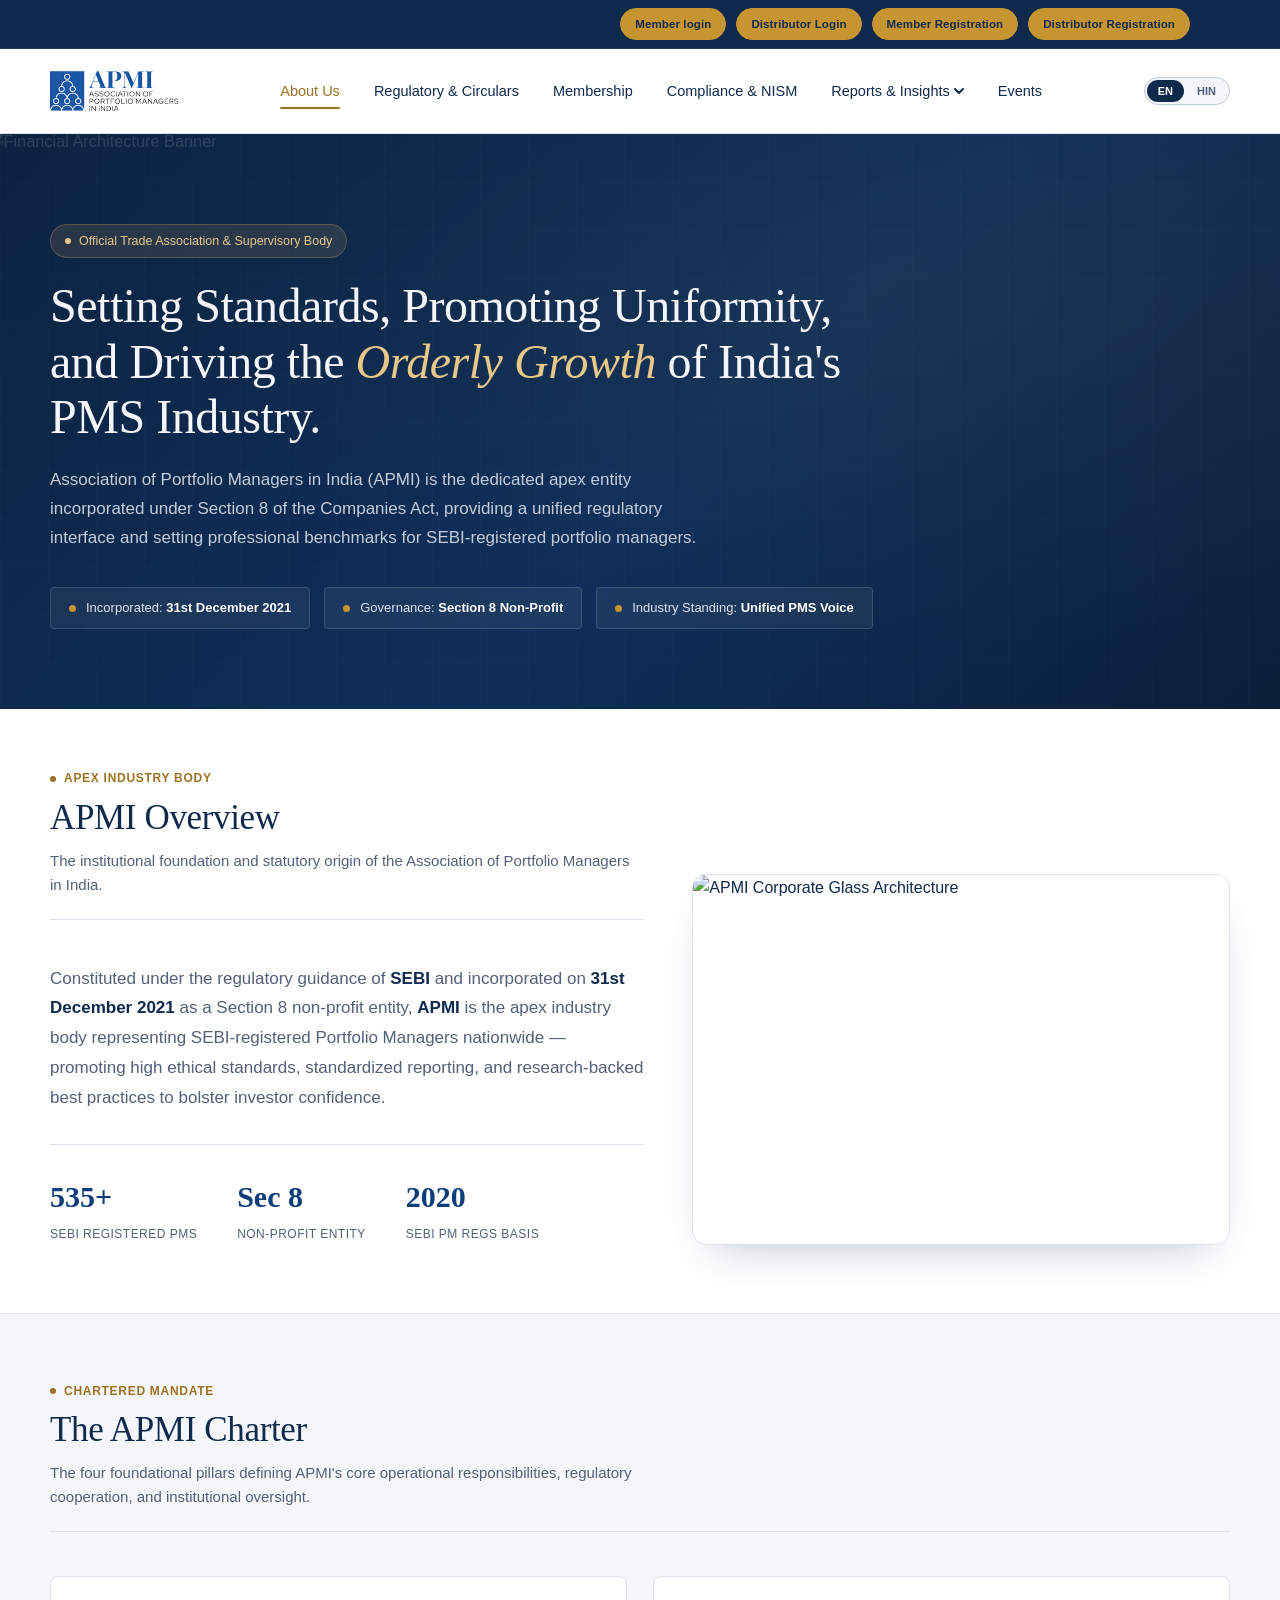
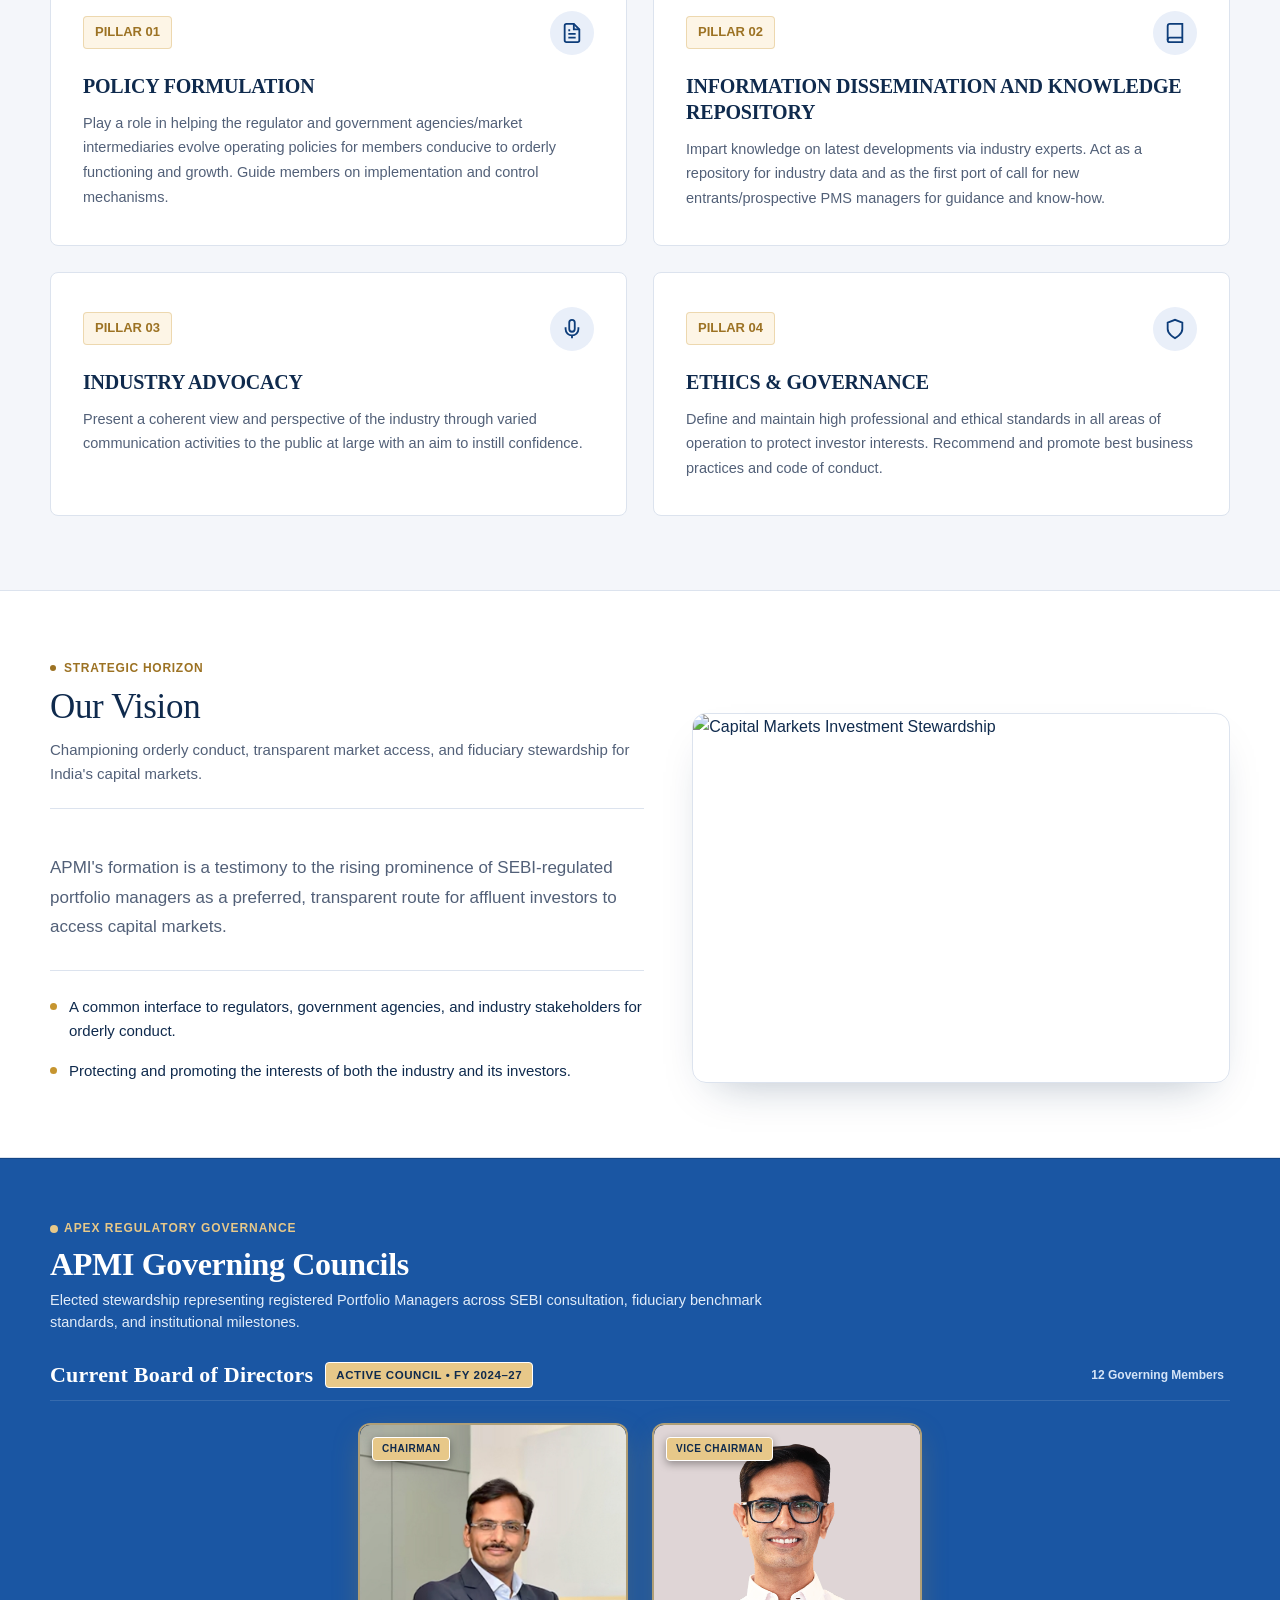
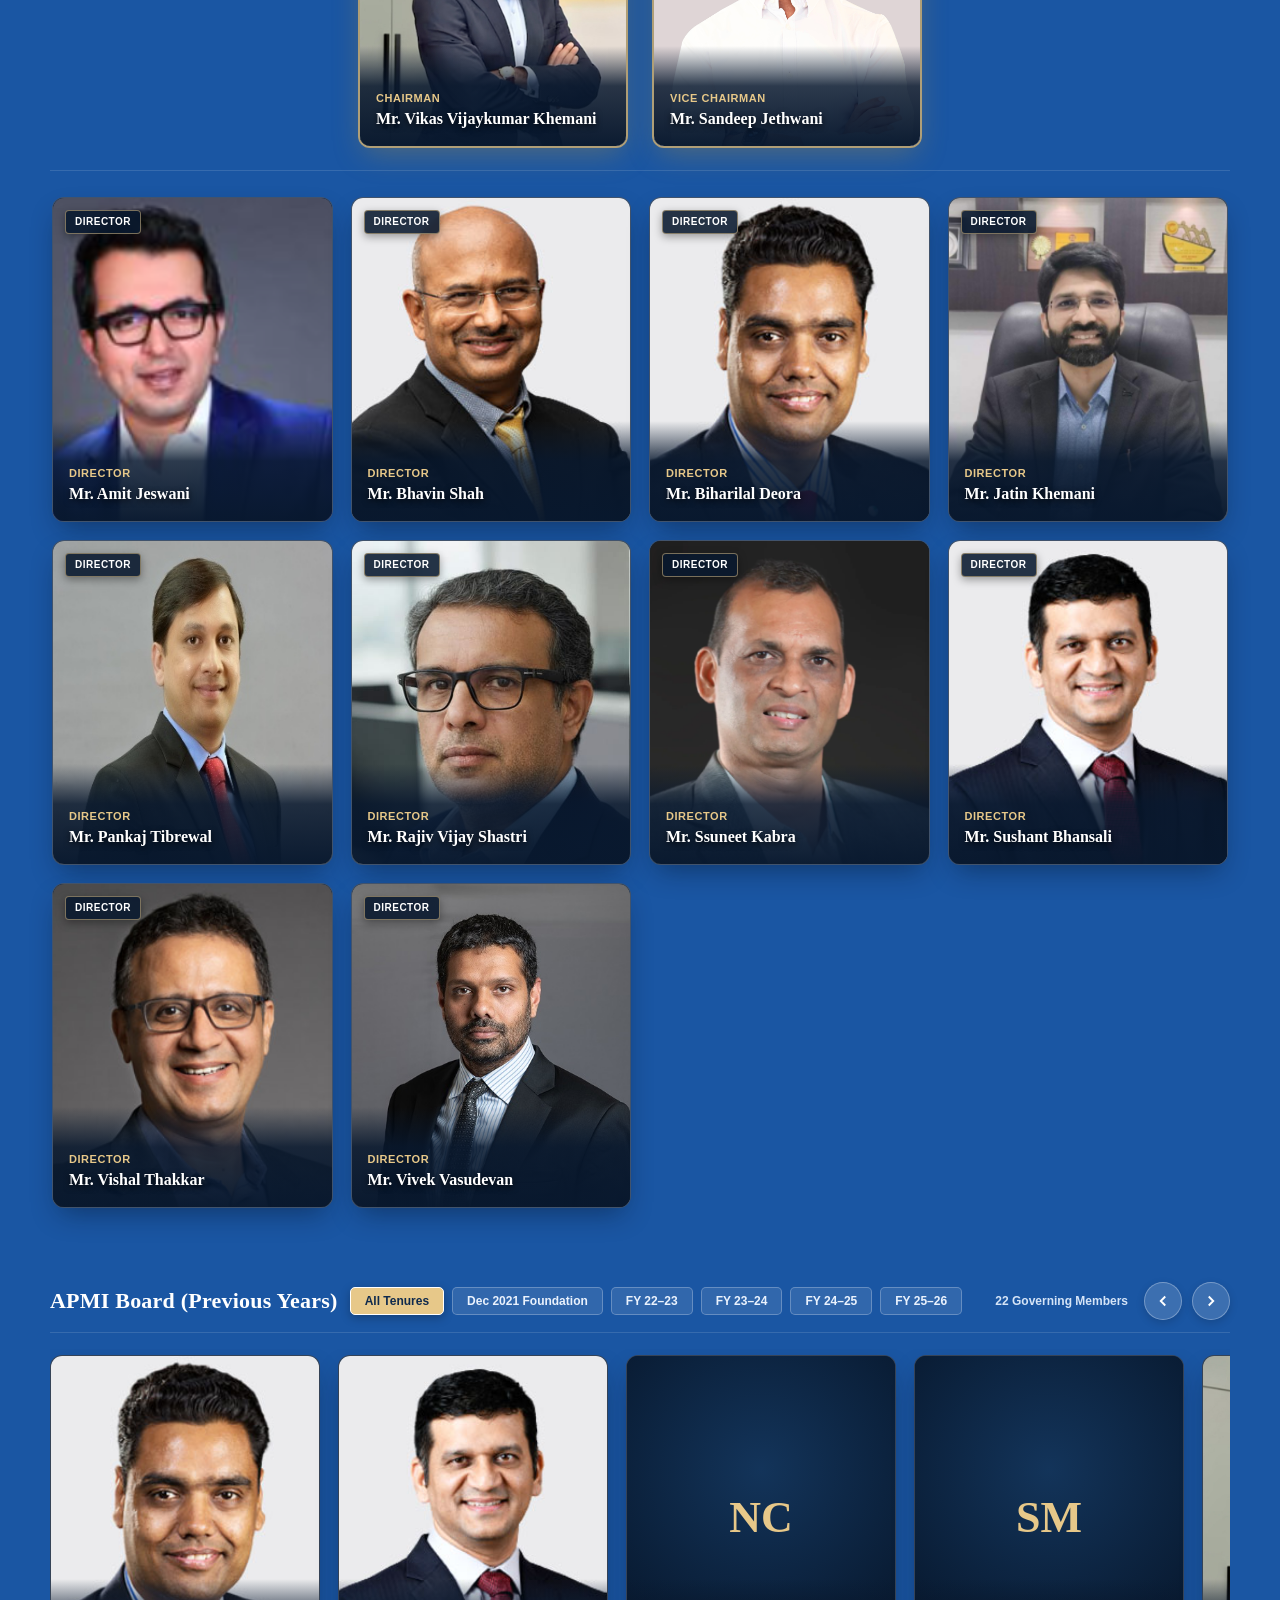
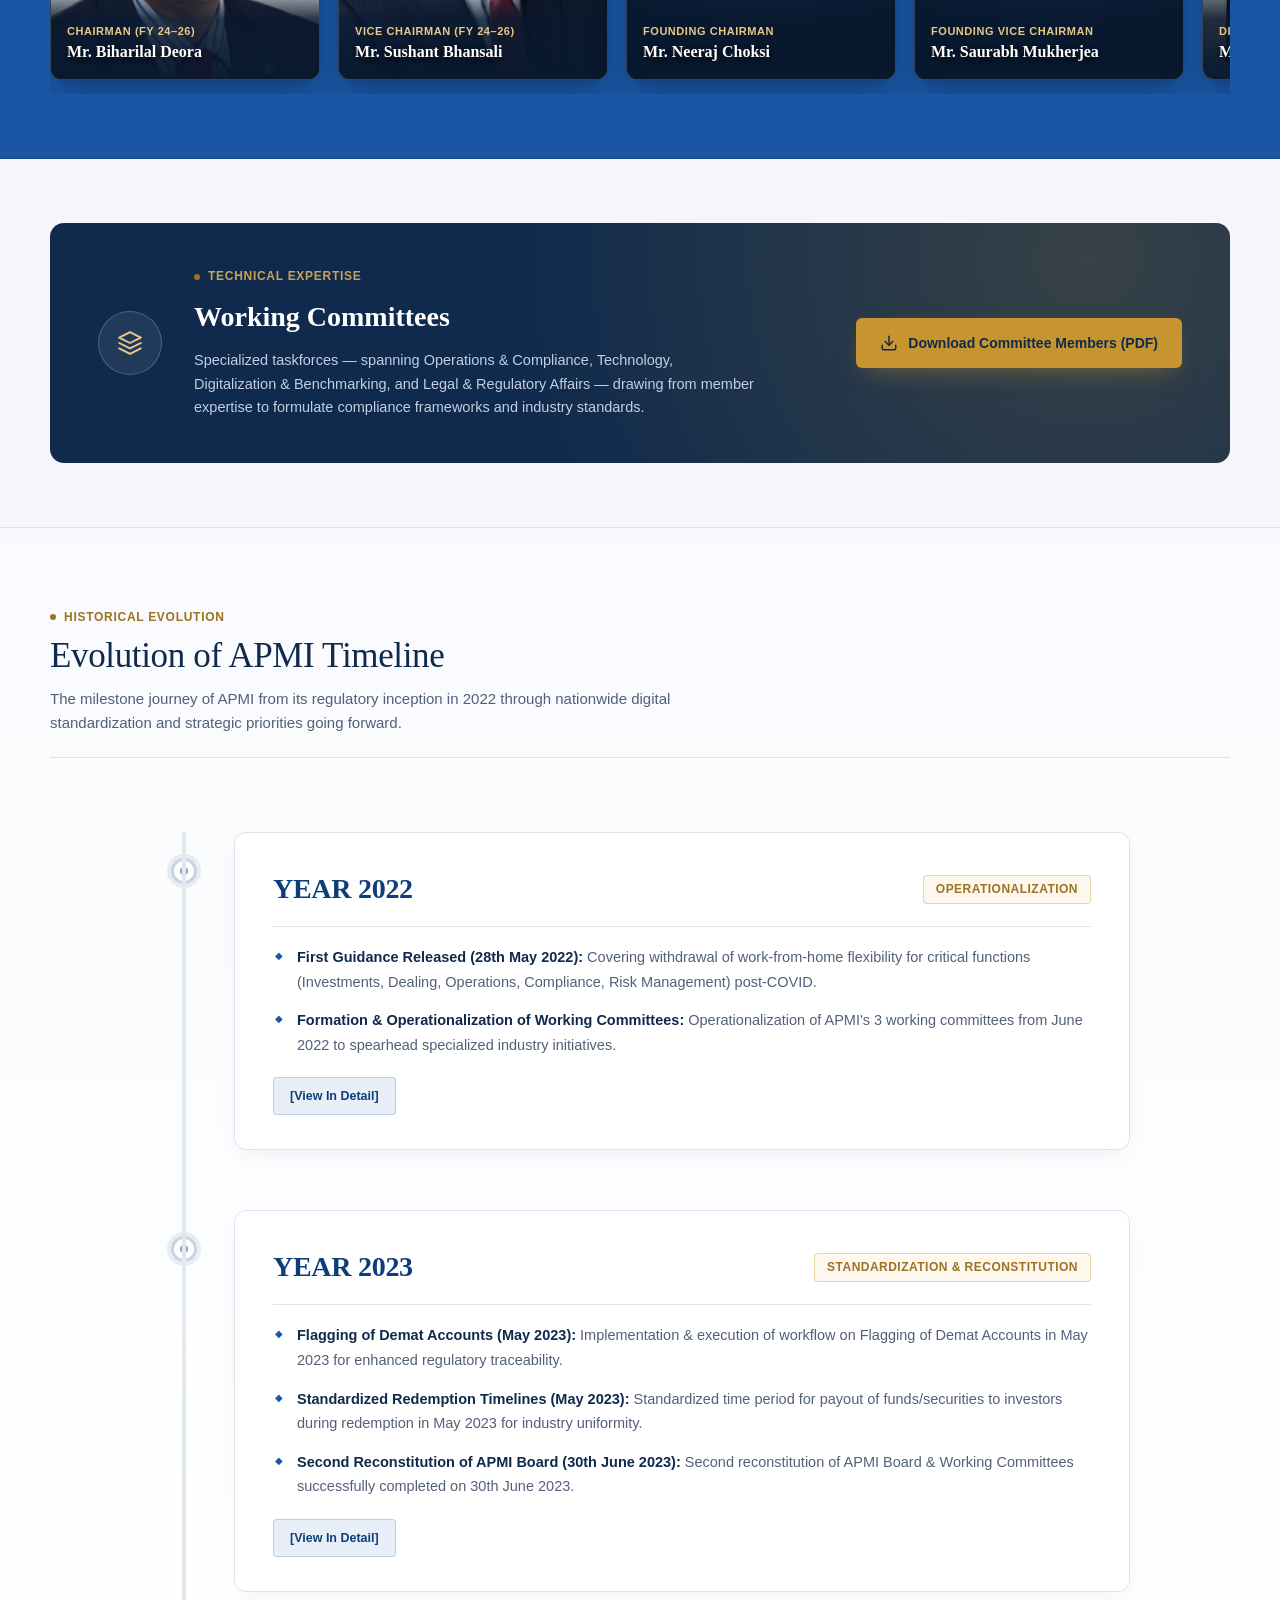
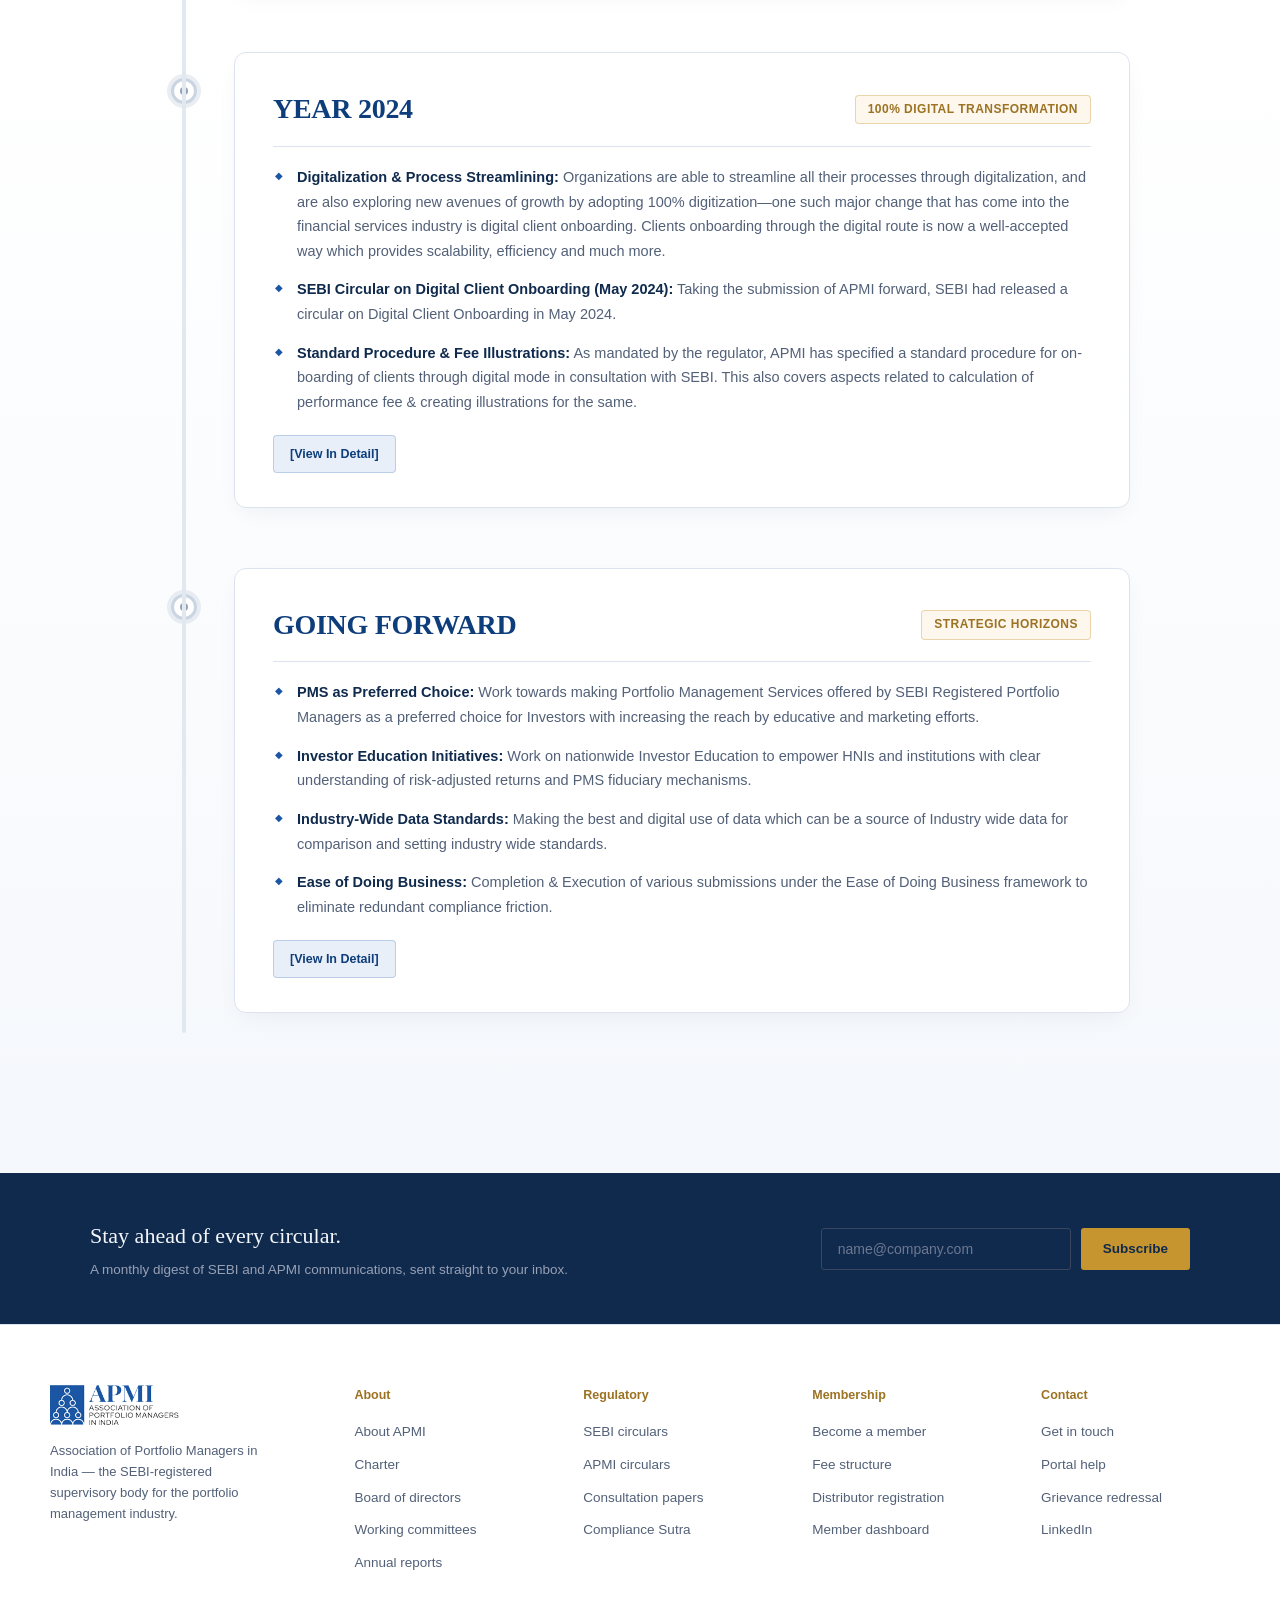
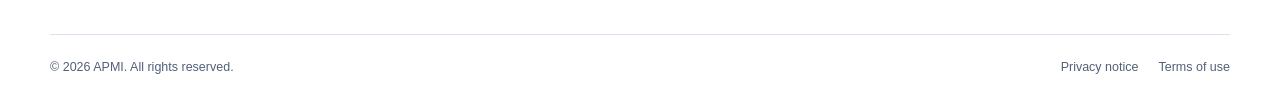
==== commit 852f6e88: "Fixes: some text updated, section removed, UI changes done in home and about page" ====
--- a/about.html
+++ b/about.html
@@ -1707,7 +1707,7 @@
           </p>
           <div class="simple-stat-row">
             <div class="simple-stat">
-              <span class="stat-num">390+</span>
+              <span class="stat-num">535+</span>
               <span class="stat-lbl">SEBI Registered PMs</span>
             </div>
             <div class="simple-stat">
@@ -1832,114 +1832,6 @@
         </div>
         <div class="simple-media">
           <img src="https://images.unsplash.com/photo-1590283603385-17ffb3a7f29f?auto=format&fit=crop&w=1200&q=80" alt="Capital Markets Investment Stewardship" loading="lazy">
-        </div>
-      </div>
-    </div>
-  </section>
-
-  <!-- =========================================================
-       DEDICATED SECTION 4: CAPITAL MARKETS & REGULATORY INTERFACE
-       With Institutional UI Image and Interactive Architecture
-       ========================================================= -->
-  <section class="section-regulatory-interface" id="regulatory-interface">
-    <div class="wrap">
-      <div class="section-head">
-        <div class="section-kicker">Supervisory Ecosystem</div>
-        <h2 class="section-title">Capital Markets &amp; Regulatory Interface</h2>
-        <p class="section-sub">
-          The vital institutional bridge interconnecting SEBI, regulated Portfolio Managers, custodians, and investors.
-        </p>
-      </div>
-
-      <div class="interface-dual-grid">
-        <!-- Left Column: Photographic Card with Hover & Shimmer -->
-        <div class="interface-photo-card">
-          <div class="media-img-wrap">
-            <img src="https://images.unsplash.com/photo-1497366216548-37526070297c?auto=format&fit=crop&w=1200&q=80" alt="Corporate Boardroom and Regulatory Interface" loading="lazy">
-            <div class="media-overlay"></div>
-            <div class="media-badge-tag">Regulatory Bridge</div>
-            <div class="media-img-caption">
-              <h4>Regulatory Interface in Action</h4>
-              <p>SEBI &bull; Custodians &bull; Clearing Houses &bull; 390+ PMs</p>
-            </div>
-          </div>
-          <div class="interface-info-body">
-            <h4>Harmonizing Policy &amp; Operations</h4>
-            <p>
-              APMI serves as the statutory link enabling bidirectional communication: translating SEBI regulatory circulars into actionable operational templates, and channeling industry representations on Ease of Doing Business directly to policymakers.
-            </p>
-            <div class="interface-points-mini">
-              <div class="interface-point">
-                <span class="dot"></span>
-                <span>Direct advisory link with SEBI Market Intermediaries Regulation &amp; Supervision</span>
-              </div>
-              <div class="interface-point">
-                <span class="dot"></span>
-                <span>Standardized compliance checklists with designated Depositories &amp; Custodians</span>
-              </div>
-              <div class="interface-point">
-                <span class="dot"></span>
-                <span>Centralized data benchmarking repository and uniform performance fee illustrations</span>
-              </div>
-            </div>
-          </div>
-        </div>
-
-        <!-- Right Column: Institutional Architectural Blueprint Diagram -->
-        <div class="blueprint-interactive-container">
-          <div class="blueprint-header">
-            <div class="blueprint-sub">Institutional Architectural Blueprint</div>
-            <div class="blueprint-title">Capital Markets Ecosystem Architecture</div>
-          </div>
-
-          <svg class="svg-illus-box" viewBox="0 0 460 520" fill="none" xmlns="http://www.w3.org/2000/svg">
-            <!-- Background Soft Rings -->
-            <circle cx="230" cy="260" r="210" stroke="#E2E8F2" stroke-width="1.5" stroke-dasharray="4 4" />
-            <circle cx="230" cy="260" r="150" stroke="#D3DFEE" stroke-width="1.5" />
-            <circle cx="230" cy="260" r="85" fill="#EAF1FB" />
-
-            <!-- Core APMI Hub Node -->
-            <circle cx="230" cy="260" r="54" fill="#0F2A4D" stroke="#C6952F" stroke-width="3" filter="drop-shadow(0 10px 18px rgba(15,42,77,0.3))" />
-            <text x="230" y="254" text-anchor="middle" fill="#FFFFFF" font-family="'Times New Roman', serif" font-size="20" font-weight="700">APMI</text>
-            <text x="230" y="272" text-anchor="middle" fill="#E7C889" font-family="Helvetica, sans-serif" font-size="9" font-weight="700" letter-spacing="1">UNIFIED INTERFACE</text>
-
-            <!-- Node 1: SEBI & Government (Top) -->
-            <line x1="230" y1="206" x2="230" y2="108" stroke="#1A56A3" stroke-width="2.5" stroke-dasharray="3 3" />
-            <rect x="130" y="52" width="200" height="56" rx="6" fill="#FFFFFF" stroke="#1A56A3" stroke-width="2" filter="drop-shadow(0 8px 16px rgba(26,86,163,0.12))" />
-            <rect x="130" y="52" width="200" height="4" rx="2" fill="#1A56A3" />
-            <text x="230" y="76" text-anchor="middle" fill="#0F2A4D" font-family="Helvetica, sans-serif" font-size="13" font-weight="700">SEBI &amp; Regulators</text>
-            <text x="230" y="93" text-anchor="middle" fill="#526078" font-family="Helvetica, sans-serif" font-size="10.5">Policy Formulation &amp; Governance</text>
-
-            <!-- Node 2: SEBI Registered Portfolio Managers (Bottom Left) -->
-            <line x1="188" y1="298" x2="110" y2="390" stroke="#0D3D7A" stroke-width="2" />
-            <rect x="20" y="380" width="180" height="74" rx="6" fill="#FFFFFF" stroke="#0D3D7A" stroke-width="1.5" filter="drop-shadow(0 8px 16px rgba(15,42,77,0.08))" />
-            <rect x="20" y="380" width="180" height="4" rx="2" fill="#0D3D7A" />
-            <text x="110" y="405" text-anchor="middle" fill="#0F2A4D" font-family="Helvetica, sans-serif" font-size="12" font-weight="700">Portfolio Managers</text>
-            <text x="110" y="423" text-anchor="middle" fill="#526078" font-family="Helvetica, sans-serif" font-size="10">Uniformity &amp; Best Practices</text>
-            <text x="110" y="439" text-anchor="middle" fill="#C6952F" font-family="Helvetica, sans-serif" font-size="9.5" font-weight="600">390+ Regulated Members</text>
-
-            <!-- Node 3: Affluent Investors & Market (Bottom Right) -->
-            <line x1="272" y1="298" x2="350" y2="390" stroke="#C6952F" stroke-width="2" />
-            <rect x="260" y="380" width="180" height="74" rx="6" fill="#FFFFFF" stroke="#C6952F" stroke-width="1.5" filter="drop-shadow(0 8px 16px rgba(198,149,47,0.12))" />
-            <rect x="260" y="380" width="180" height="4" rx="2" fill="#C6952F" />
-            <text x="350" y="405" text-anchor="middle" fill="#0F2A4D" font-family="Helvetica, sans-serif" font-size="12" font-weight="700">Affluent Investors</text>
-            <text x="350" y="423" text-anchor="middle" fill="#526078" font-family="Helvetica, sans-serif" font-size="10">Transparent Capital Access</text>
-            <text x="350" y="439" text-anchor="middle" fill="#1A56A3" font-family="Helvetica, sans-serif" font-size="9.5" font-weight="600">Standard Benchmarking</text>
-
-            <!-- Flow Arrows & Icons -->
-            <circle cx="230" cy="156" r="14" fill="#FFFFFF" stroke="#1A56A3" stroke-width="1.5" />
-            <path d="M230 150 L230 162 M226 157 L230 162 L234 157" stroke="#1A56A3" stroke-width="1.5" stroke-linecap="round" stroke-linejoin="round" />
-
-            <circle cx="150" cy="344" r="14" fill="#FFFFFF" stroke="#0D3D7A" stroke-width="1.5" />
-            <path d="M145 344 L155 344 M151 340 L155 344 L151 348" stroke="#0D3D7A" stroke-width="1.5" stroke-linecap="round" stroke-linejoin="round" />
-
-            <circle cx="310" cy="344" r="14" fill="#FFFFFF" stroke="#C6952F" stroke-width="1.5" />
-            <path d="M305 344 L315 344 M311 340 L315 344 L311 348" stroke="#C6952F" stroke-width="1.5" stroke-linecap="round" stroke-linejoin="round" />
-
-            <!-- Transparency & Governance Seals -->
-            <rect x="135" y="480" width="190" height="26" rx="13" fill="#EAF1FB" border="1px solid #C4D6EE" />
-            <text x="230" y="497" text-anchor="middle" fill="#0D3D7A" font-family="Helvetica, sans-serif" font-size="10.5" font-weight="600">Orderly Conduct &bull; Investor Trust</text>
-          </svg>
         </div>
       </div>
     </div>
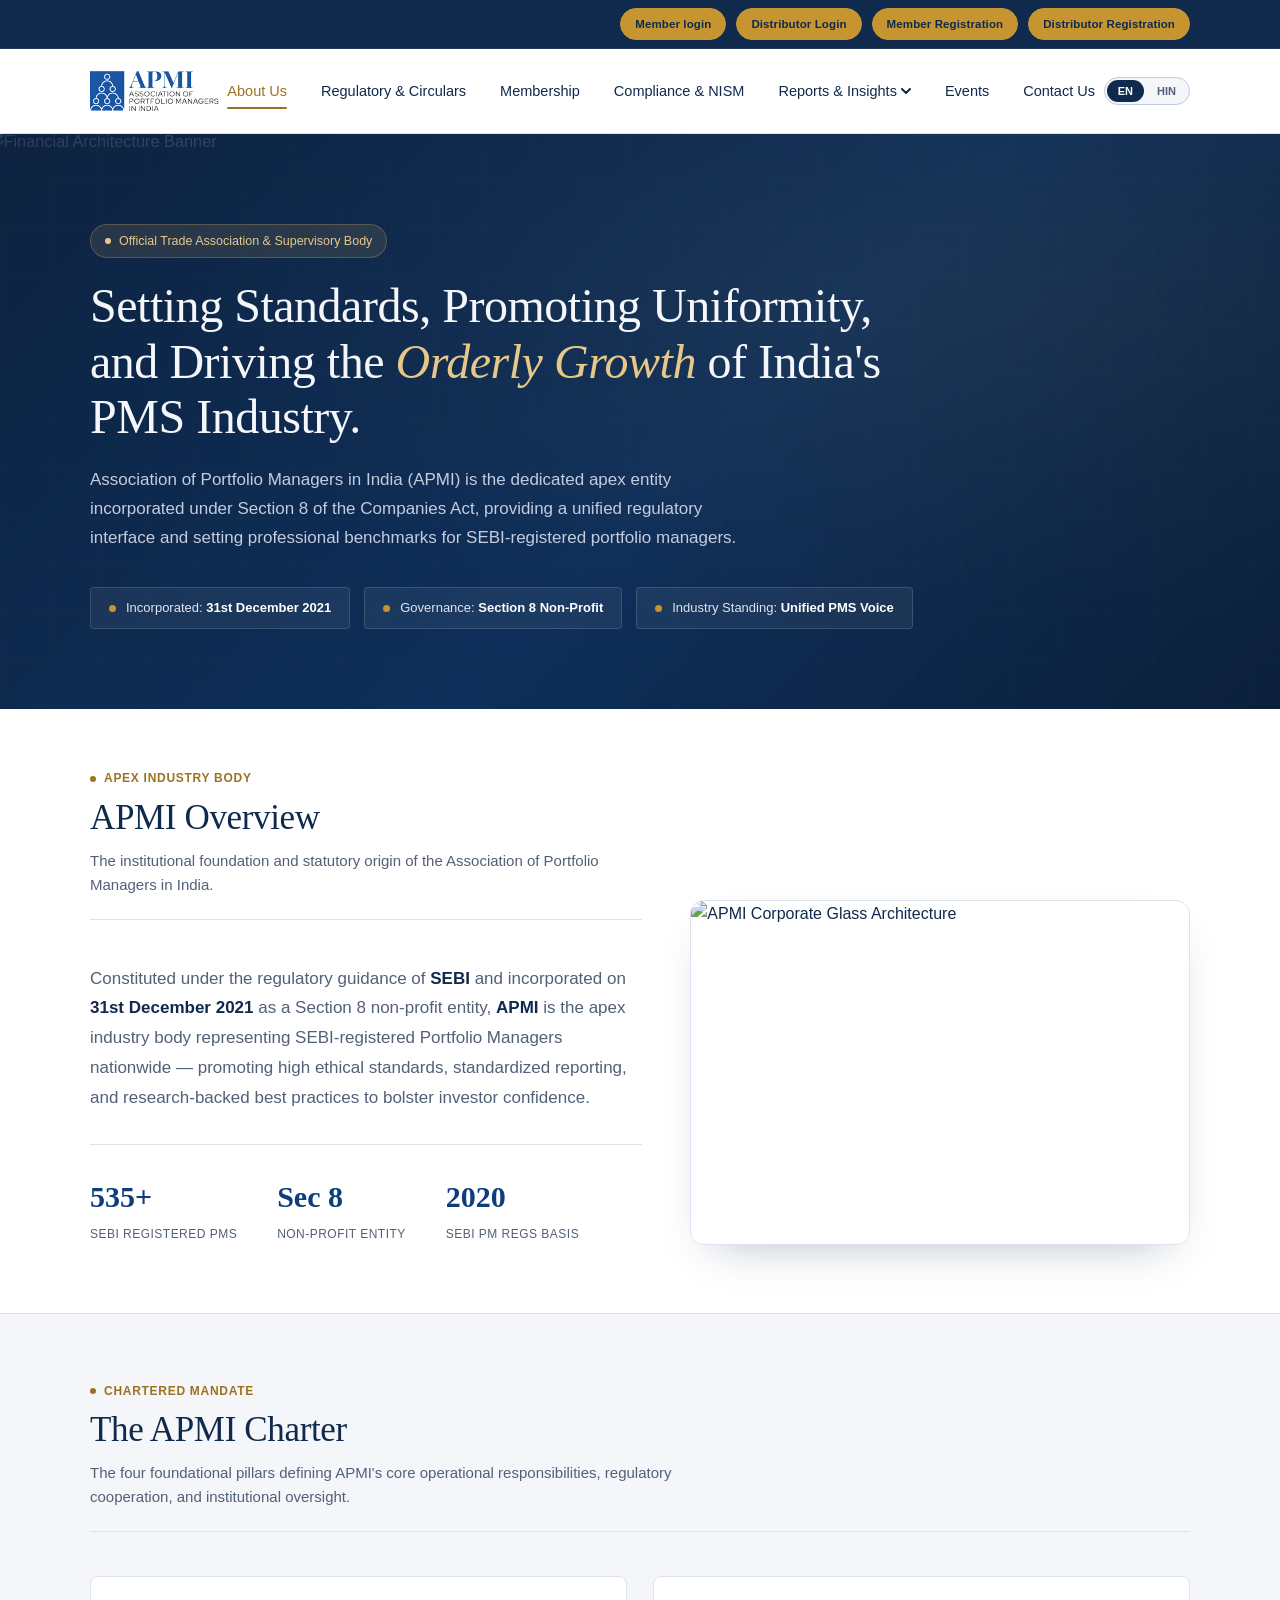
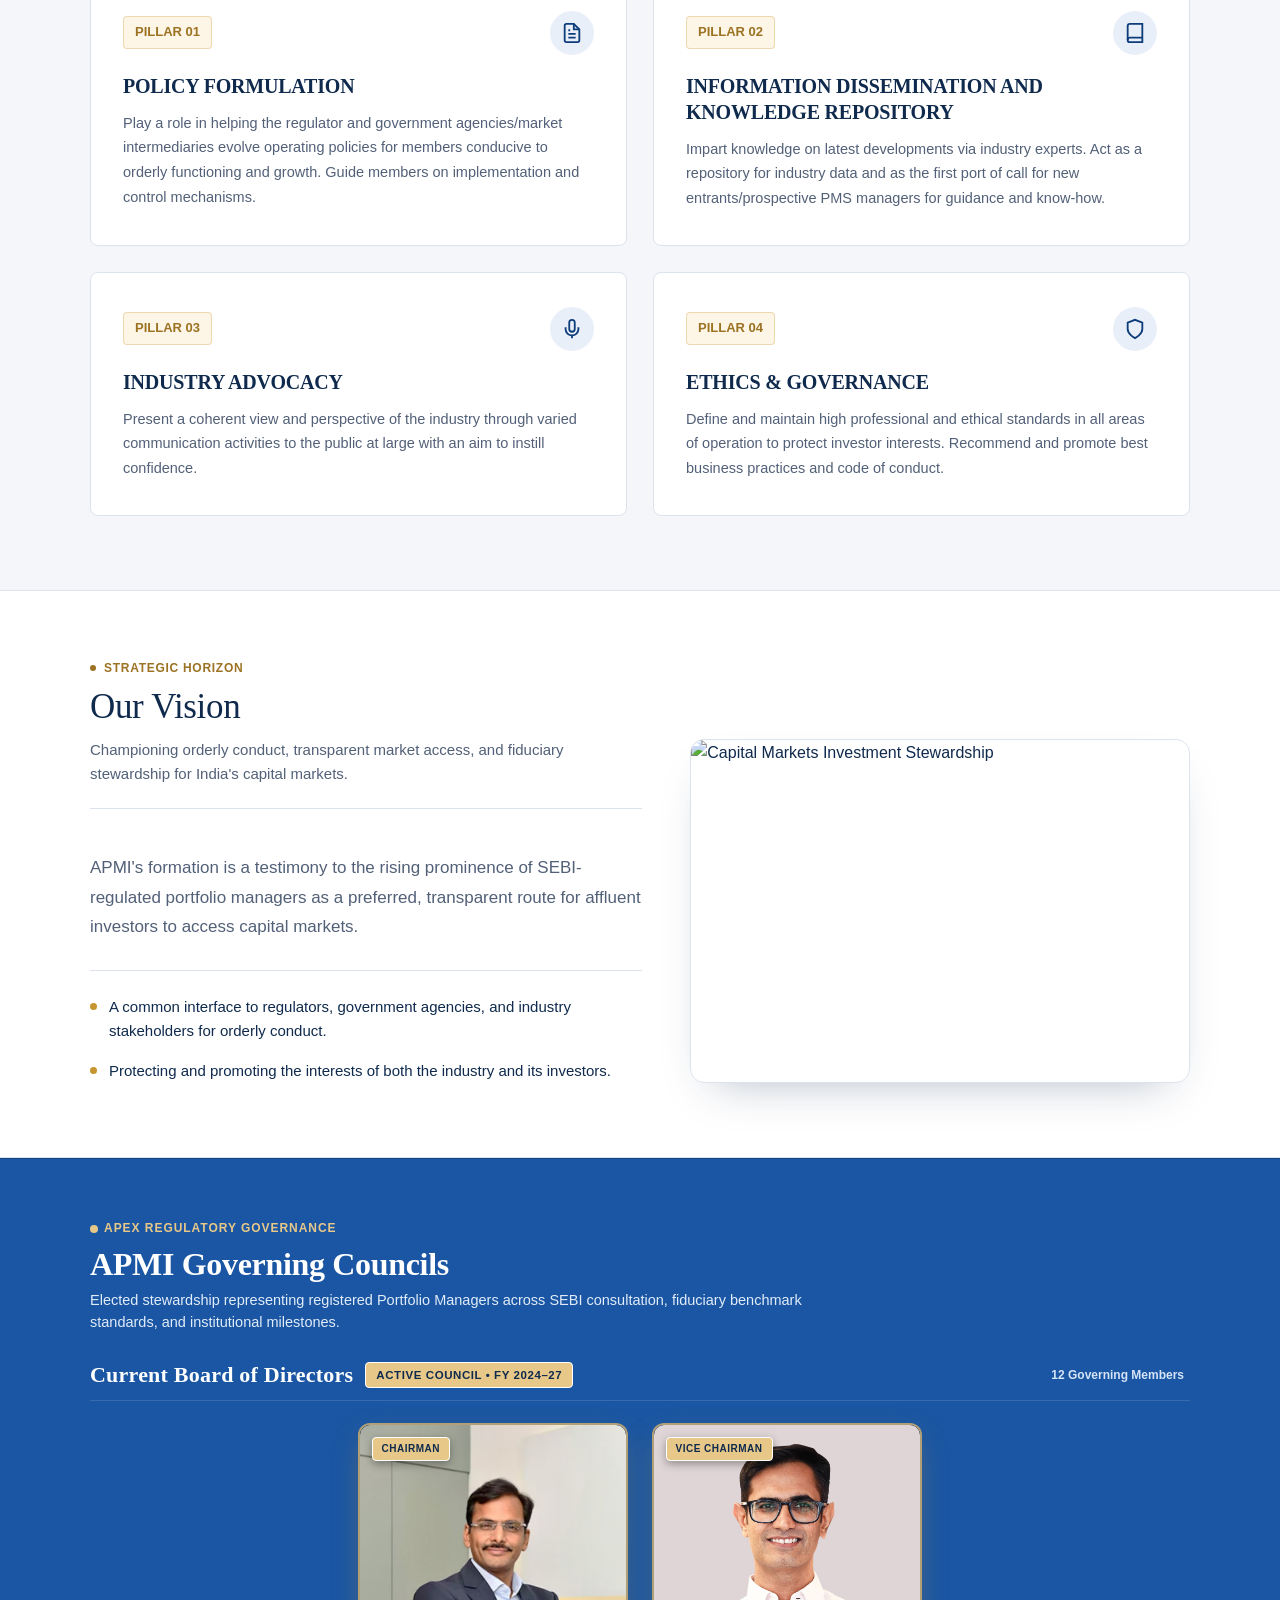
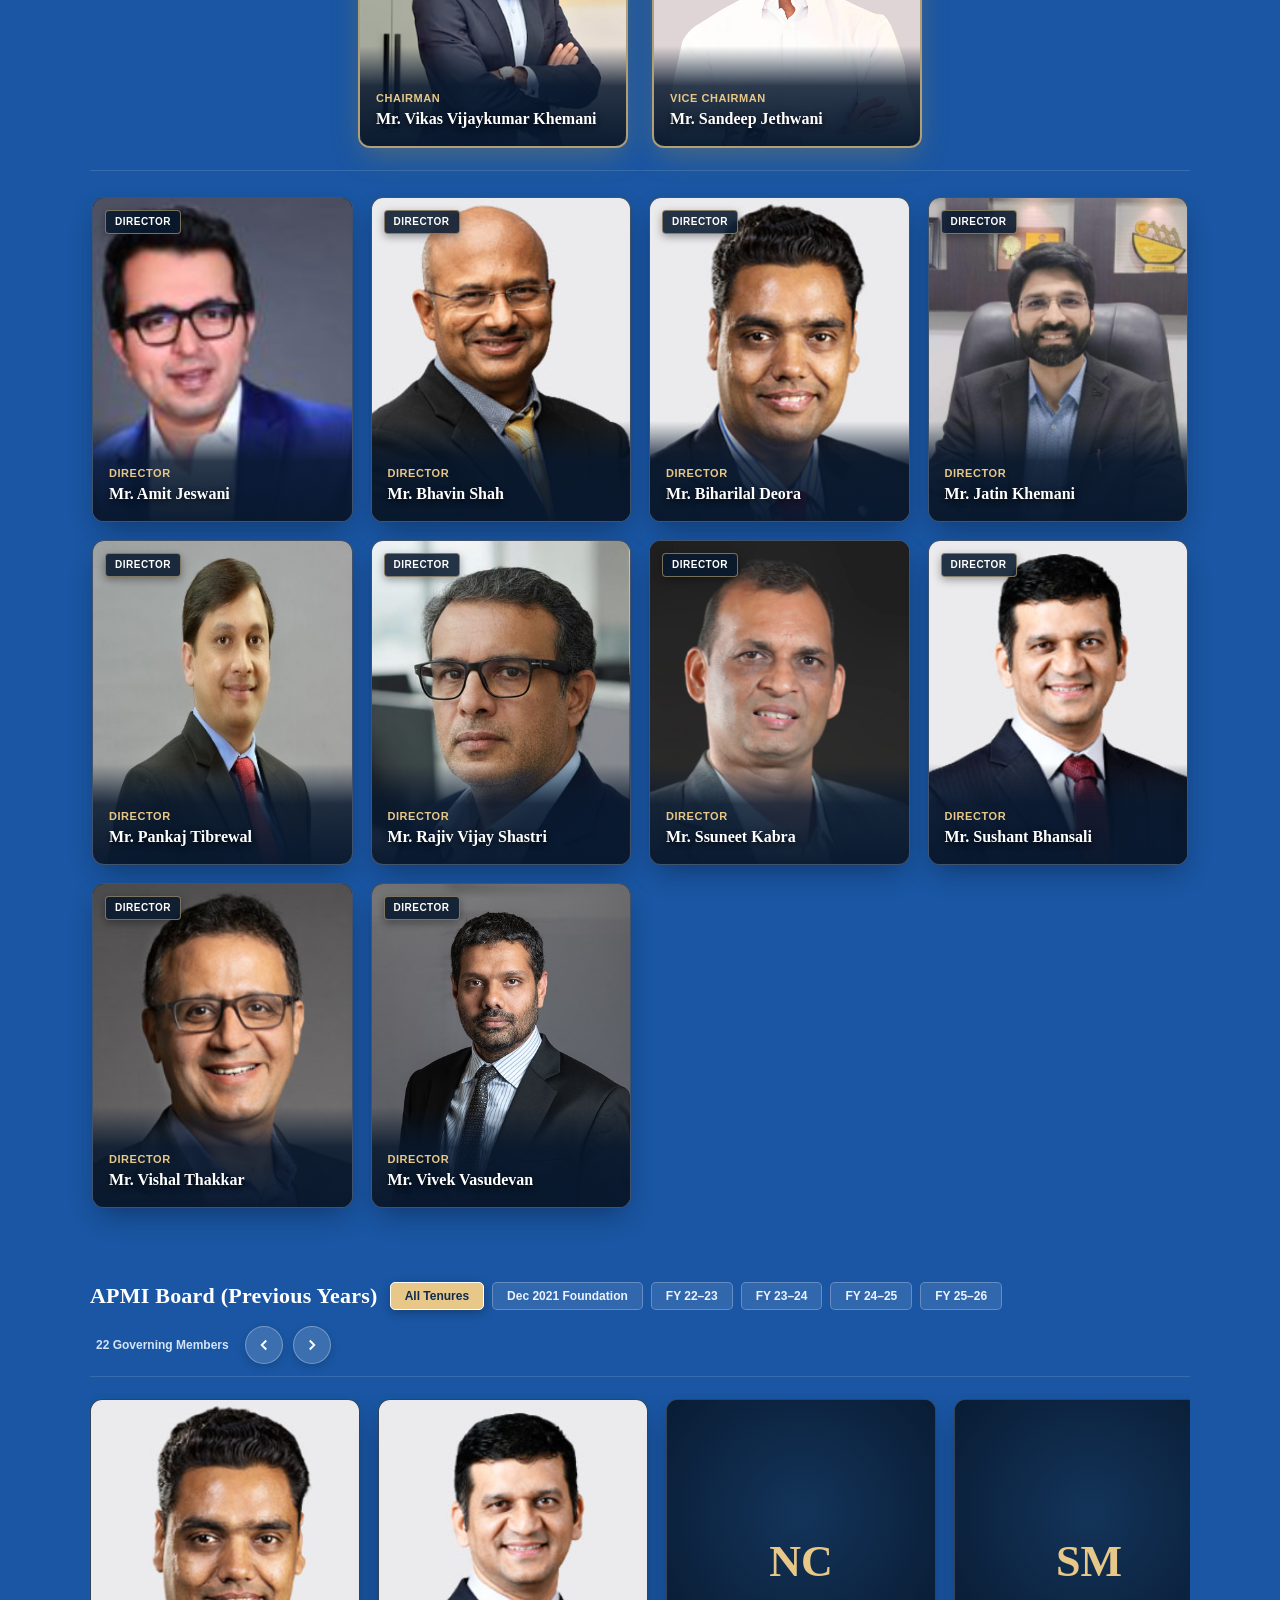
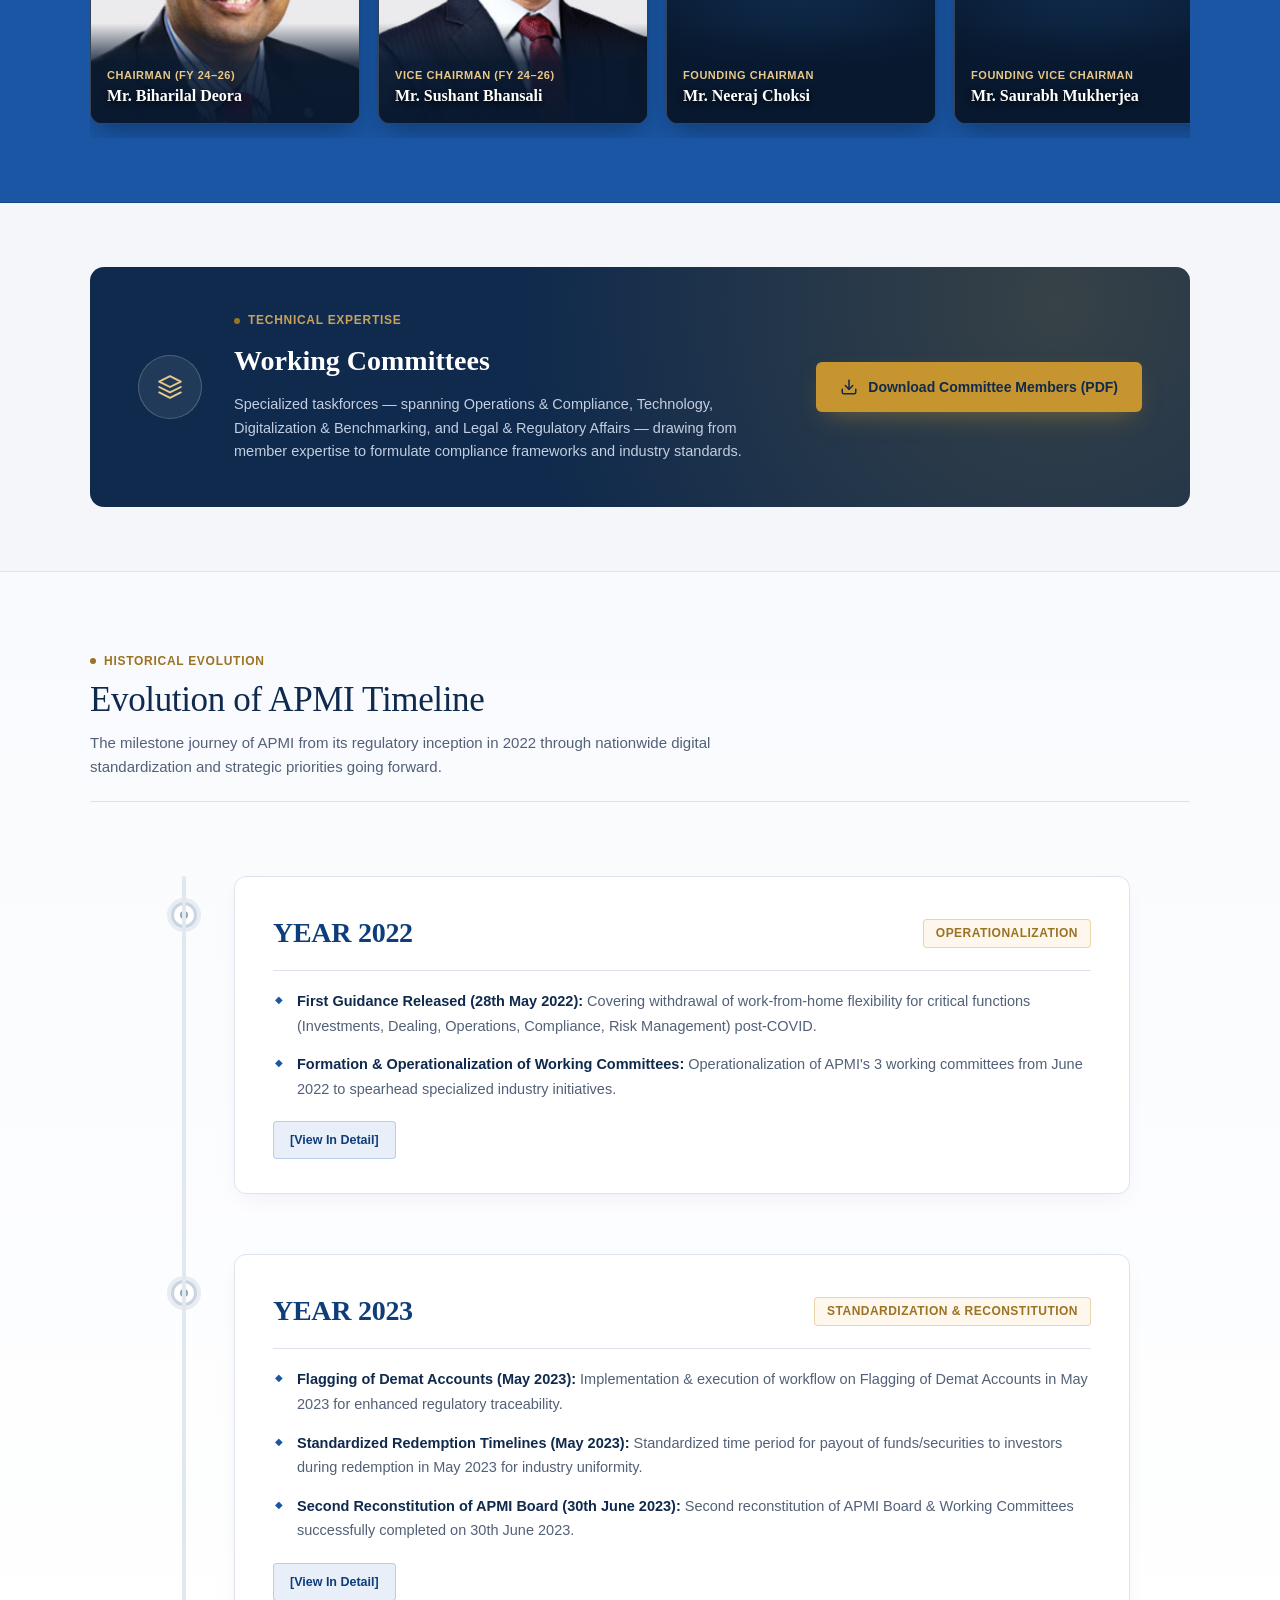
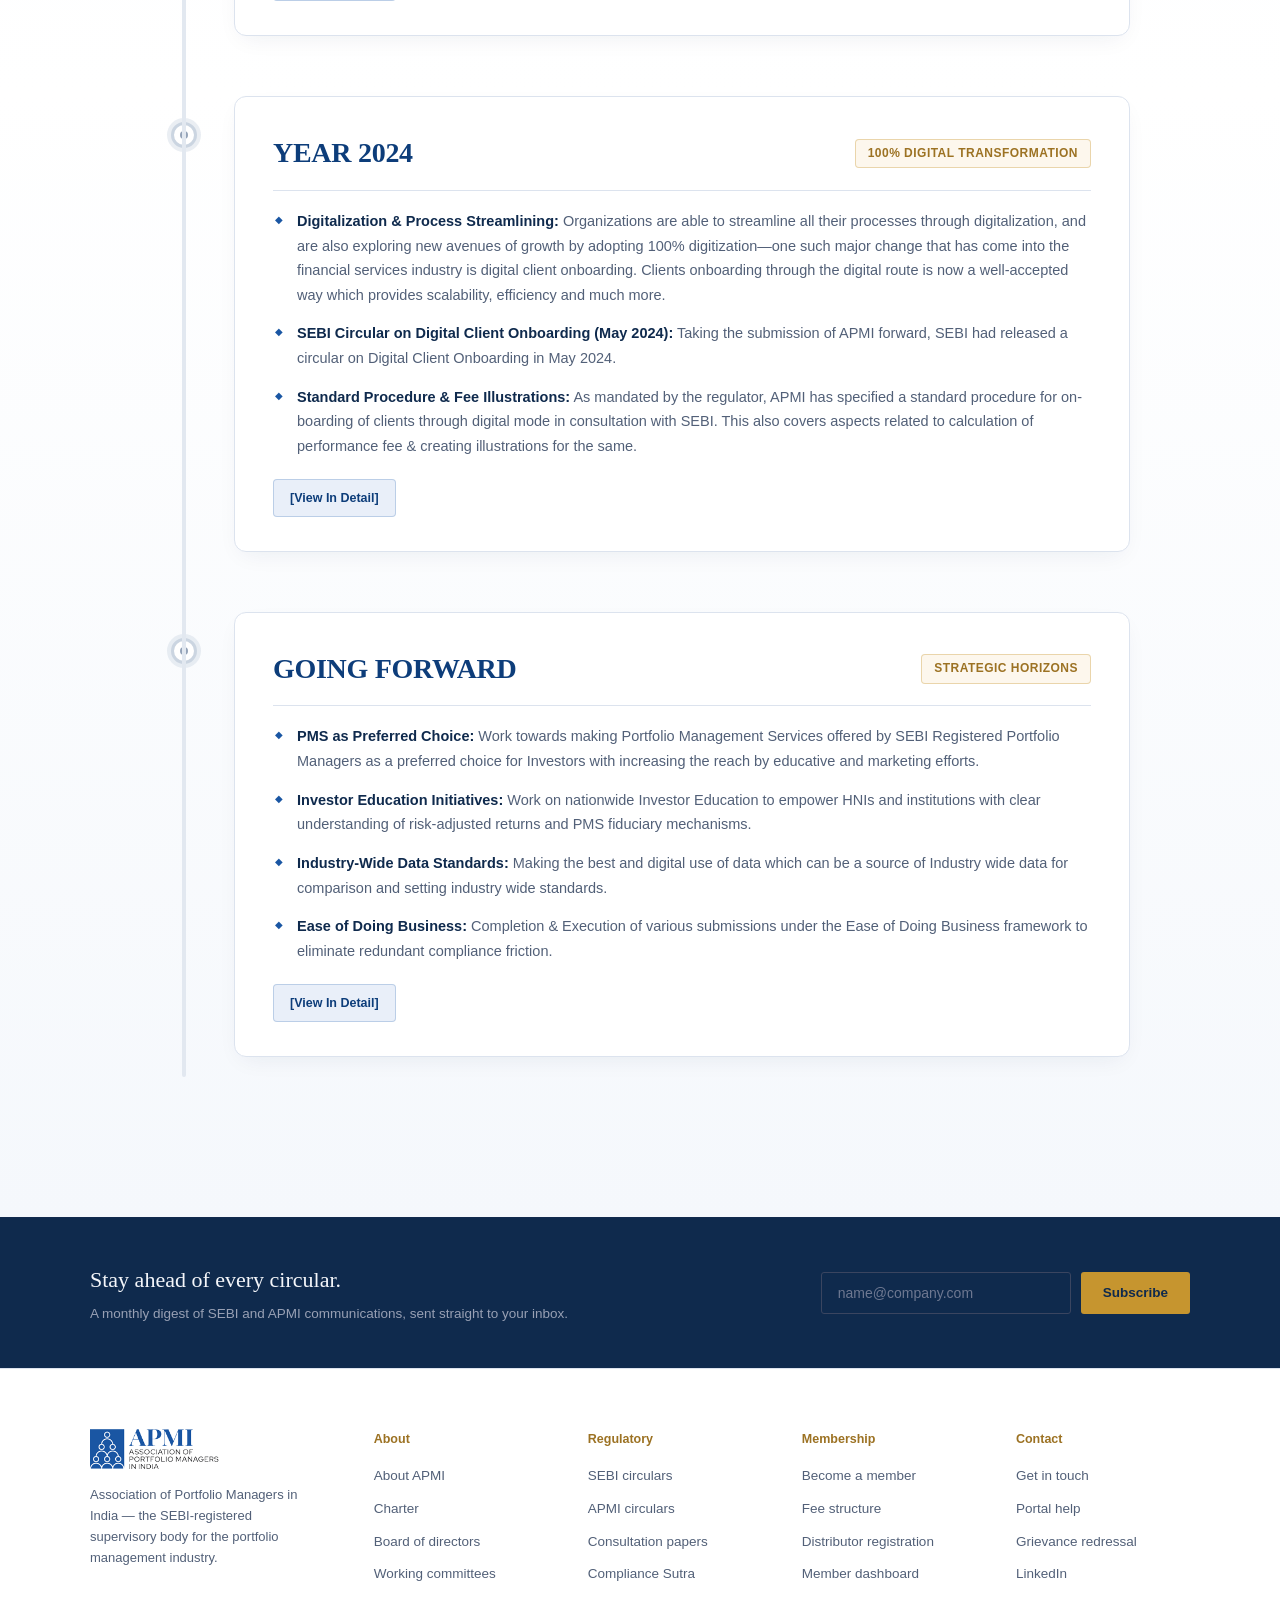
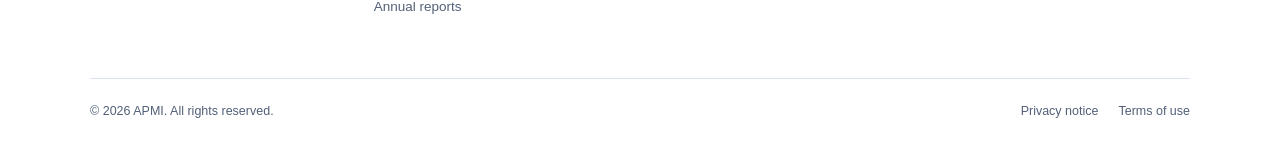
==== commit ded7fbe5: "Feat: New page developed name contact us Responsive done for Home, About and contact page for all ty" ====
--- a/about.html
+++ b/about.html
@@ -35,8 +35,9 @@
     -webkit-font-smoothing:antialiased;
   }
   a{color:inherit; text-decoration:none;}
-  .wrap{max-width:1180px; margin:0 auto;}
+  .wrap{max-width:1180px; margin:0 auto; padding:0 40px;}
   img{display:block; max-width:100%;}
+  .utility-row{padding:8px 40px;} /* restore shared header.js utility-bar padding (loaded after layout.css) */
 
   .btn-header-cta{background:var(--ink); color:var(--white); font-size:13.5px; padding:10px 18px; border-radius:3px; font-weight:500;}
   .btn-header-cta:hover{background:var(--brass-deep);}
@@ -1586,7 +1587,11 @@
   }
 
   /* Responsive Adjustments */
-  @media (max-width: 960px){
+  @media (max-width: 980px){
+    .wrap{padding:0 28px;}
+    .utility-row{padding:8px 22px; flex-wrap:wrap; justify-content:center; row-gap:8px;}
+    .utility-links{flex-wrap:wrap; justify-content:center; row-gap:8px;}
+    section{padding:60px 0;}
     .overview-two-col-layout{grid-template-columns:1fr; gap:28px;}
     .vision-split-layout{grid-template-columns:1fr; gap:28px;}
     .simple-two-col{grid-template-columns:1fr; gap:28px;}
@@ -1601,17 +1606,124 @@
     .committee-row-card.row-reverse .committee-thumb-box{order:1;}
     .committee-row-card.row-reverse .committee-content-box{order:2;}
     .committee-thumb-box{min-height:220px;}
+
+    .about-hero{padding:64px 0 56px;}
+    .about-hero h1{font-size:38px;}
+    .hero-subhead{font-size:15.5px;}
+
+    .section-title{font-size:29px;}
+    .gov-unified-header .section-title{font-size:27px;}
+
+    .timeline-year{font-size:24px;}
   }
   @media (max-width: 640px){
+    .wrap{padding:0 20px;}
+    .utility-row{padding:8px 18px;}
+    .utility-btn{padding:6px 12px; font-size:11px;}
+    .header-actions{gap:10px;}
+    section{padding:44px 0;}
+    .section-head{margin-bottom:30px; padding-bottom:18px;}
+
     .board-members-grid{grid-template-columns:1fr;}
     .archive-panel.active{grid-template-columns:1fr;}
     .timeline-track-rail{left:16px;}
-    .timeline-block{padding-left:48px;}
+    .timeline-block{padding-left:48px; margin-bottom:40px;}
     .timeline-node{left:5px;}
     .timeline-card{padding:22px 20px;}
     .gov-profile-card{flex:0 0 240px; width:240px; height:300px;}
     .gov-directors-grid{grid-template-columns:1fr;}
-    .about-hero h1{font-size:36px;}
+    .about-hero h1{font-size:30px;}
+
+    .about-hero{padding:52px 0 44px;}
+    .hero-eyebrow{font-size:12px; padding:5px 12px;}
+    .hero-subhead{font-size:14.5px; margin-bottom:26px;}
+    .hero-meta-badges{gap:10px;}
+    .hero-badge{padding:8px 14px; font-size:12px;}
+
+    .section-title{font-size:24px;}
+    .section-sub{font-size:14px;}
+    .simple-lead{font-size:15.5px;}
+    .simple-stat-row{gap:26px; margin-top:24px; padding-top:20px;}
+    .simple-stat .stat-num{font-size:25px;}
+    .simple-vision-points{gap:12px; margin-top:20px; padding-top:18px;}
+
+    .charter-card{padding:26px 24px;}
+    .charter-card h3{font-size:17px;}
+
+    .gov-unified-header{margin-bottom:20px;}
+    .gov-unified-header .section-title{font-size:22px;}
+    .gov-bar-title-group h3{font-size:19px;}
+    .gov-leadership-row{gap:16px;}
+    .prev-filter-pill{font-size:11px; padding:5px 11px;}
+    .slider-counter-text{font-size:11px;}
+
+    .committees-cta-card{padding:26px 22px;}
+    .committees-cta-body h2{font-size:23px;}
+    .committees-cta-icon{width:52px; height:52px;}
+
+    .timeline-year{font-size:22px;}
+    .timeline-phase-tag{font-size:11px; padding:3px 10px;}
+    .timeline-summary-list li{font-size:14px;}
+    .btn-timeline-detail{font-size:12px; padding:7px 14px;}
+
+    .newsletter .wrap{flex-direction:column; align-items:stretch; text-align:center; gap:14px; padding:30px 20px;}
+    .newsletter-form{flex-direction:column;}
+    .newsletter-form input{width:100%;}
+  }
+  @media (max-width:480px){
+    .about-hero h1{font-size:25px;}
+    .hero-subhead{font-size:14px;}
+    .hero-badge{font-size:11.5px; padding:7px 12px;}
+
+    .section-title{font-size:21px;}
+    .section-kicker{font-size:11px;}
+    .simple-stat-row{flex-wrap:wrap; gap:20px;}
+
+    .gov-profile-card{flex:0 0 210px; width:210px; height:270px;}
+    .gov-leadership-row{gap:14px;}
+    .prev-filter-tabs{gap:6px;}
+    .prev-filter-pill{font-size:10.5px; padding:5px 10px;}
+
+    .committees-cta-icon{width:44px; height:44px;}
+    .committees-cta-body h2{font-size:20px;}
+    .committees-cta-body p{font-size:13.5px;}
+    .committees-cta-btn{font-size:13px; padding:12px 18px;}
+
+    .timeline-container{padding:20px 0 40px;}
+    .timeline-block{padding-left:40px; margin-bottom:32px;}
+    .timeline-card{padding:20px 16px;}
+    .timeline-card-header{margin-bottom:14px; padding-bottom:10px;}
+    .timeline-year{font-size:19px;}
+  }
+  @media (max-width:380px){
+    .wrap{padding:0 16px;}
+    .utility-row{padding:8px 14px;}
+    .utility-btn{padding:5px 10px; font-size:10.5px;}
+    .logo-img{height:32px;}
+    section{padding:36px 0;}
+
+    .about-hero h1{font-size:22px;}
+    .hero-eyebrow{font-size:11px;}
+    .hero-badge{font-size:11px; padding:6px 10px;}
+
+    .section-title{font-size:19px;}
+    .simple-lead{font-size:14.5px;}
+    .simple-stat .stat-num{font-size:21px;}
+    .simple-stat .stat-lbl{font-size:11px;}
+
+    .charter-card{padding:20px 18px;}
+    .charter-num-badge{font-size:11px;}
+
+    .gov-profile-card{flex:0 0 185px; width:185px; height:240px;}
+    .gov-card-static-name-strip h4{font-size:14px;}
+    .gov-bar-title-group h3{font-size:17px;}
+
+    .committees-cta-card{padding:22px 18px;}
+    .committees-cta-body h2{font-size:18px;}
+
+    .timeline-year{font-size:17px;}
+    .timeline-phase-tag{font-size:10px;}
+    .timeline-summary-list li{font-size:13.5px;}
   }
 
   /* Newsletter strip (matches home page) */
--- a/src/partials/layout.css
+++ b/src/partials/layout.css
@@ -48,6 +48,20 @@
 .lang-btn:hover{color:var(--ink);}
 .lang-btn.active{background:var(--ink); color:#fff;}
 
+/* ---------- mobile hamburger toggle ---------- */
+.menu-toggle{display:none; position:relative; width:24px; height:24px; background:none; border:none; cursor:pointer; padding:0; flex-shrink:0;}
+.menu-toggle-bar{
+  position:absolute; left:2px; right:2px; height:2px; background:var(--ink); border-radius:2px;
+  transition:top .2s ease .12s, transform .2s ease, opacity .12s ease .12s;
+}
+.menu-toggle-bar:nth-child(1){top:6px;}
+.menu-toggle-bar:nth-child(2){top:11px;}
+.menu-toggle-bar:nth-child(3){top:16px;}
+.menu-toggle.active .menu-toggle-bar{transition:top .2s ease, transform .2s ease .12s, opacity .12s ease;}
+.menu-toggle.active .menu-toggle-bar:nth-child(1){top:11px; transform:rotate(45deg);}
+.menu-toggle.active .menu-toggle-bar:nth-child(2){opacity:0;}
+.menu-toggle.active .menu-toggle-bar:nth-child(3){top:11px; transform:rotate(-45deg);}
+
 /* ---------- footer ---------- */
 footer{background:var(--paper-raised); border-top:1px solid var(--rule); padding-top:60px;}
 .footer-grid{display:grid; grid-template-columns:1.4fr repeat(4,1fr); gap:40px; padding-bottom:50px;}
@@ -59,10 +73,53 @@
 .footer-bottom{border-top:1px solid var(--rule); padding:22px 0; display:flex; justify-content:space-between; font-size:12.5px; color:var(--ink-soft);}
 .footer-bottom a{margin-left:20px; color:var(--ink-soft);}
 
-@media (max-width:960px){
-  nav.primary{display:none;}
+@media (max-width:980px){
+  .menu-toggle{display:block;}
+  .header-row{height:auto; min-height:72px; padding:14px 0;}
+  header.scrolled .header-row{height:auto; min-height:72px;}
+  header.menu-open .header-row{padding: 16px 20px;}
+
+  /* Nav opens as an overlay panel anchored to the (always-sticky) header, instead of
+     pushing into the header's own box — so the sticky header never resizes/reflows
+     and the page never jumps when the menu is toggled while scrolled down. */
+  nav.primary{
+    display:none; flex-direction:column; gap:0; width:100%;
+    position:absolute; top:100%; left:0; right:0;
+    background:var(--paper-raised);
+    border-top:1px solid var(--rule);
+    box-shadow:0 20px 40px -20px rgba(15,42,77,.32);
+    max-height:calc(100vh - 80px);
+    overflow-y:auto;
+    -webkit-overflow-scrolling:touch;
+    padding:6px 24px 16px;
+    z-index:60;
+  }
+  nav.primary.mobile-open{display:flex;}
+  nav.primary a{padding:13px 0; border-bottom:1px solid var(--rule); font-size:15px;}
+  nav.primary a::after{display:none;}
+
+  .nav-dropdown{width:100%;}
+  .nav-dropdown > a{width:100%; justify-content:space-between; padding:13px 0; border-bottom:1px solid var(--rule);}
+  .nav-dropdown:hover .caret{transform:none;}
+  .nav-dropdown.dropdown-open .caret{transform:rotate(180deg);}
+
+  .dropdown-menu{
+    position:static; opacity:1; visibility:visible; transform:none; padding-top:0;
+    display:none;
+  }
+  .nav-dropdown.dropdown-open .dropdown-menu{display:block;}
+  .dropdown-menu-inner{min-width:0; width:100%; background:transparent; border:none; box-shadow:none; border-radius:0; padding:2px 0 10px 14px;}
+  nav.primary .dropdown-menu a{padding:10px 0; font-size:14px; color:var(--ink-soft); border-bottom:none;}
+
   .footer-grid{grid-template-columns:1fr 1fr; gap:30px;}
+  .footer-brand{grid-column:1 / -1;}
 }
 @media (max-width:640px){
-  .footer-grid{grid-template-columns:1fr;}
+  .footer-grid{grid-template-columns:1fr 1fr; gap:26px 20px;}
+  .footer-brand{grid-column:1 / -1;}
 }
+@media (max-width:380px){
+  .footer-grid{gap:22px 16px;}
+  .footer-col h5{font-size:12px; margin-bottom:12px;}
+  .footer-col a{font-size:13px; margin-bottom:9px;}
+}
